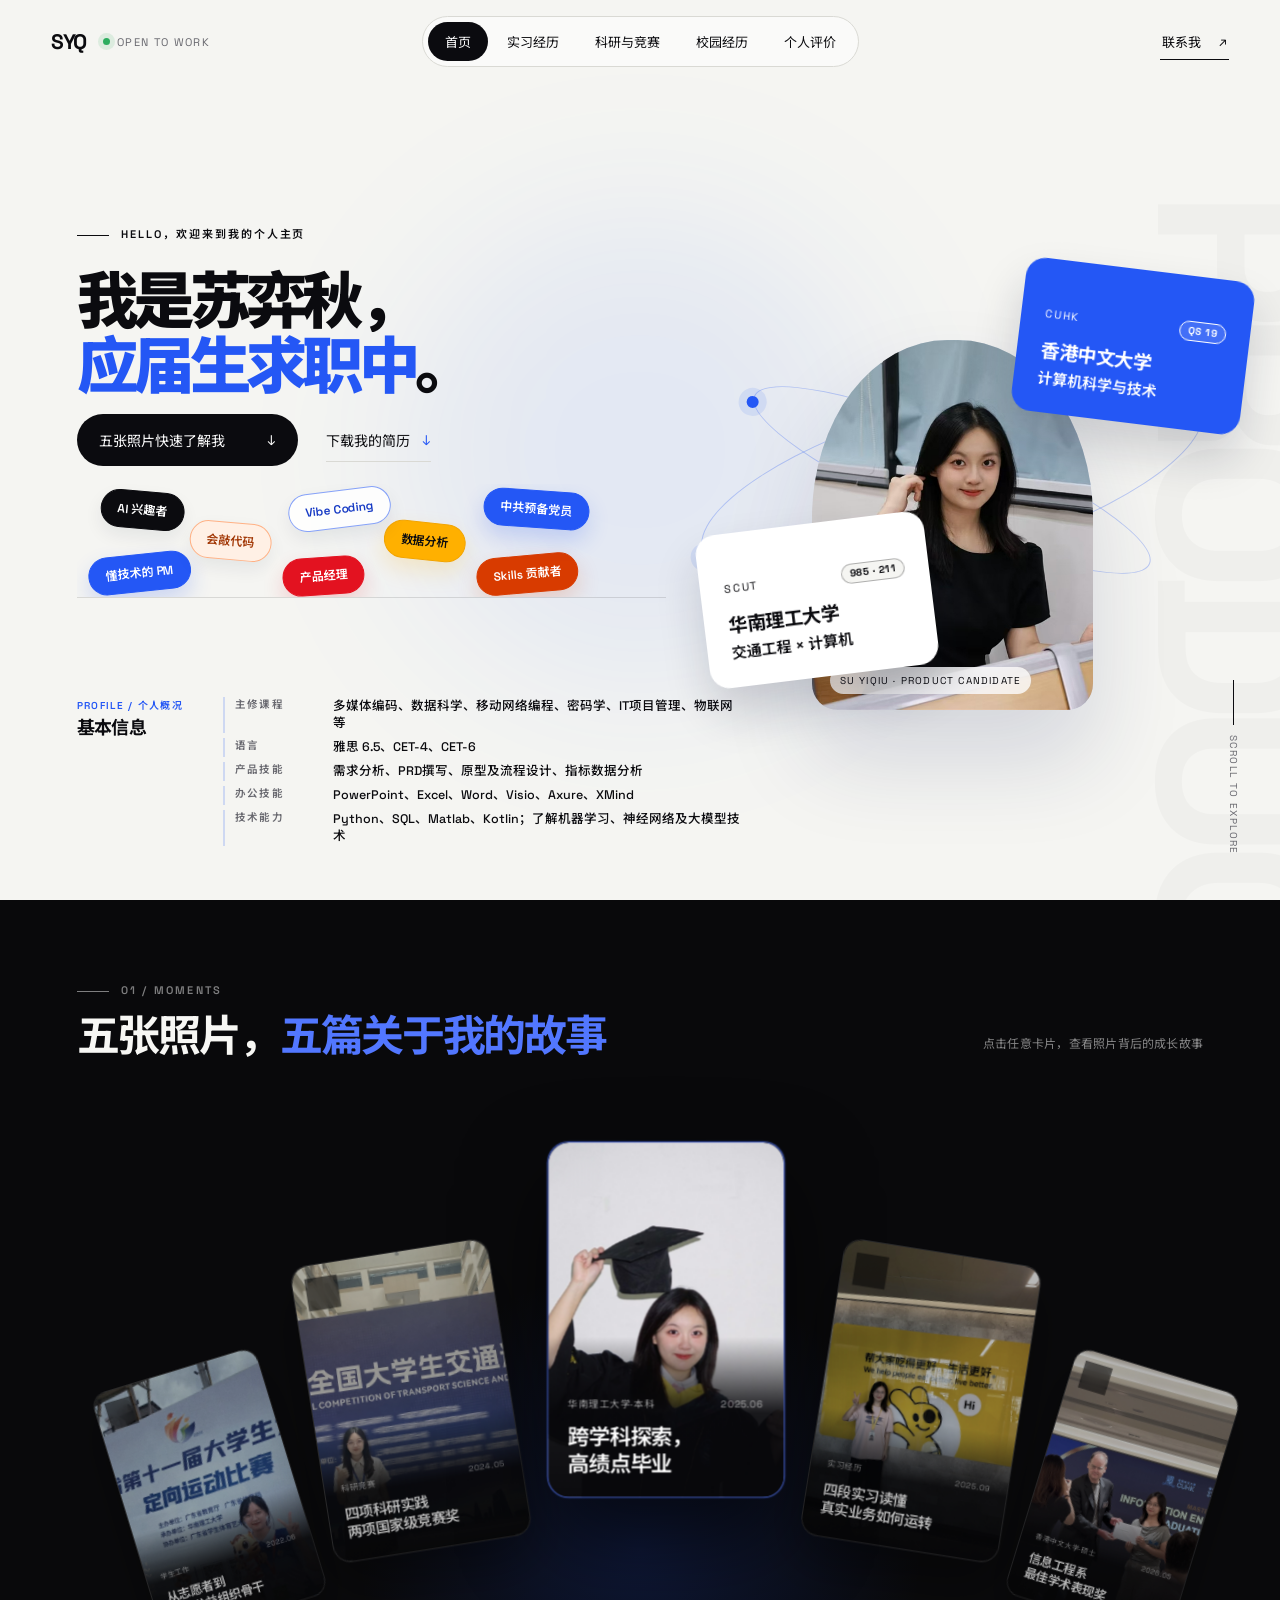
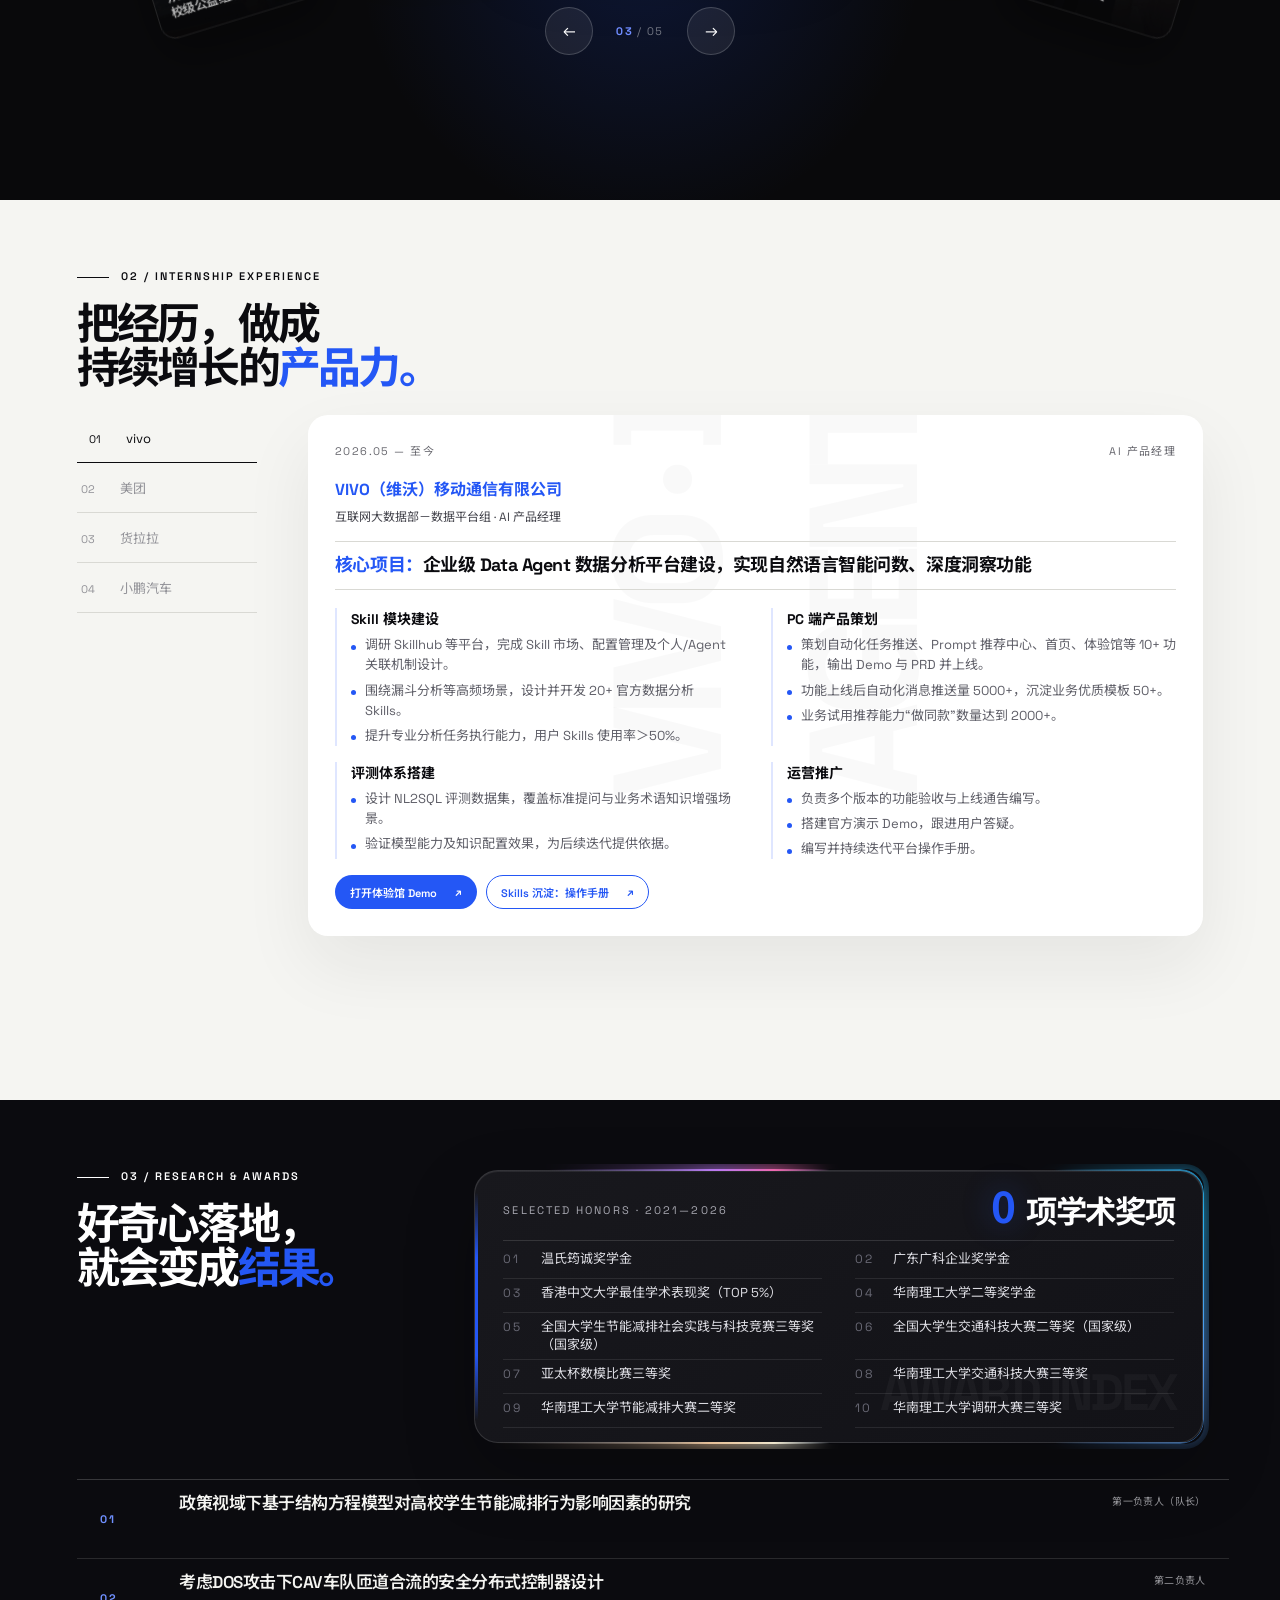
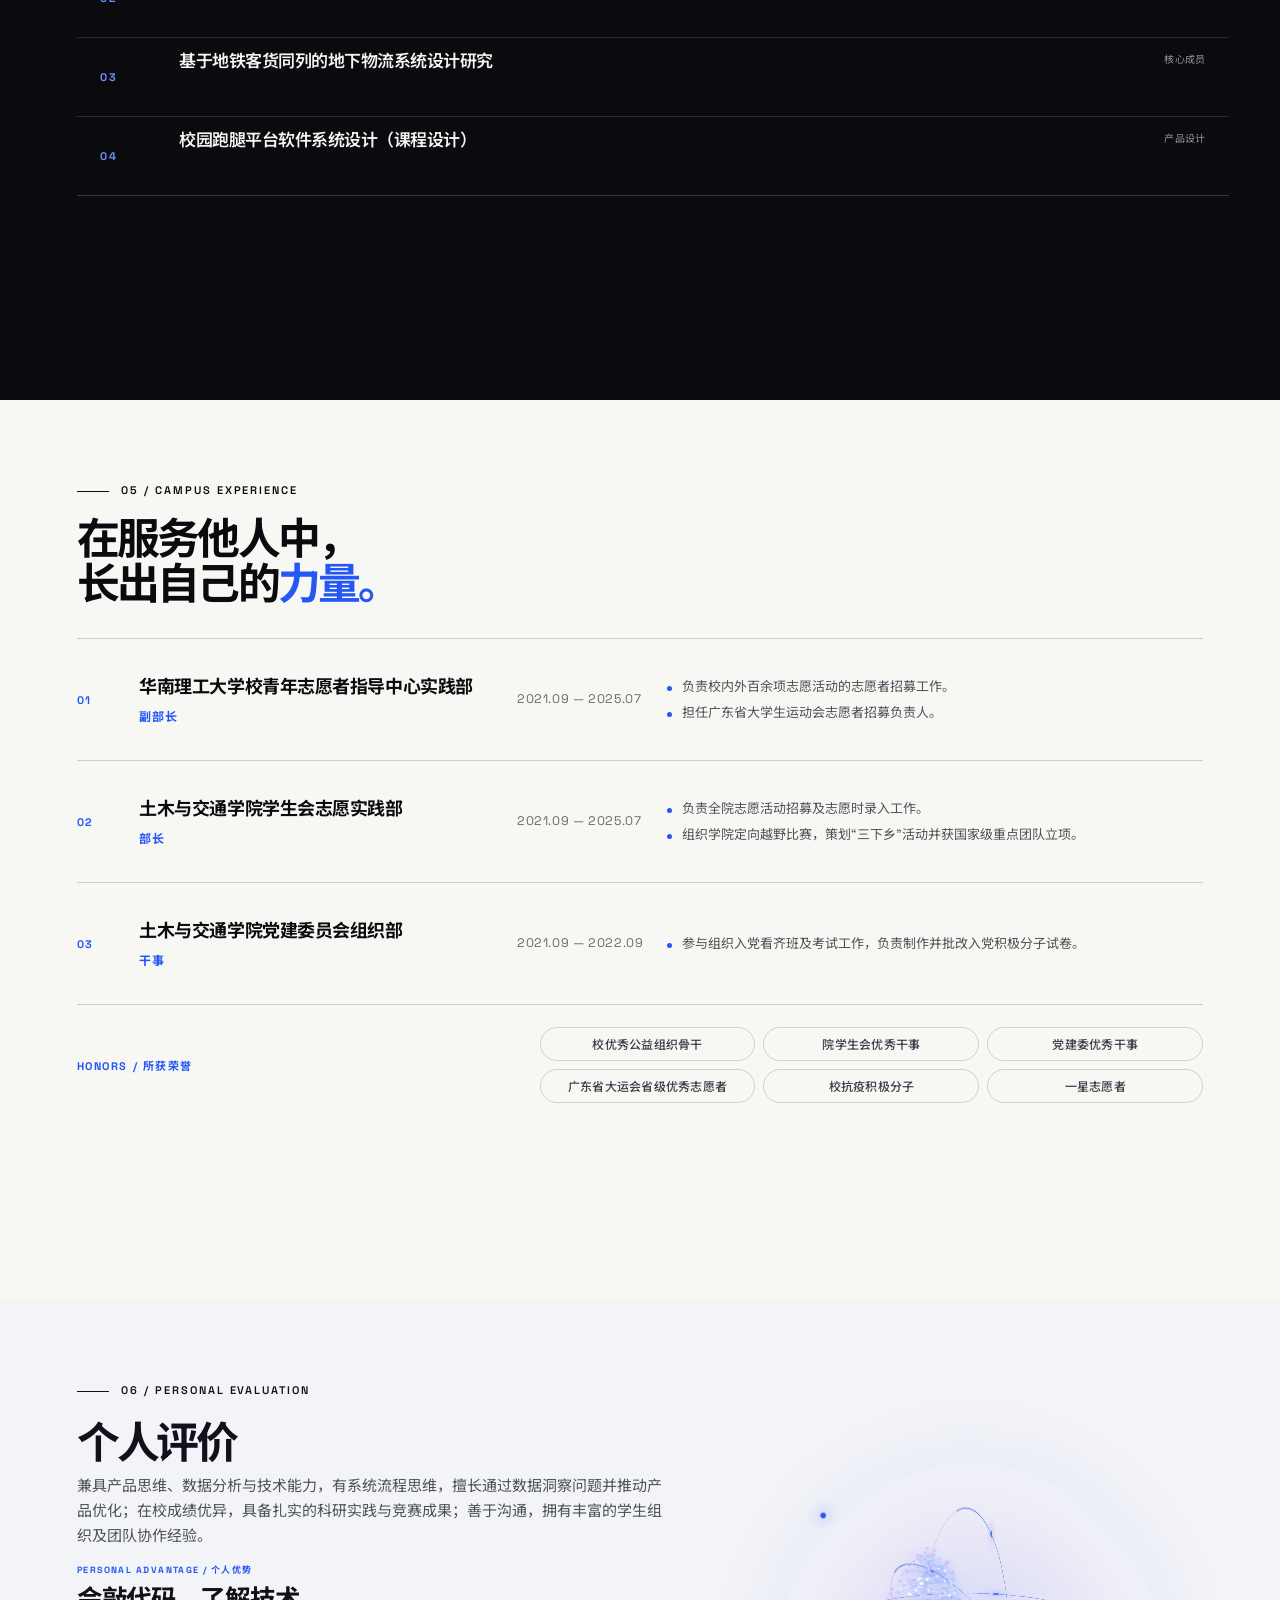
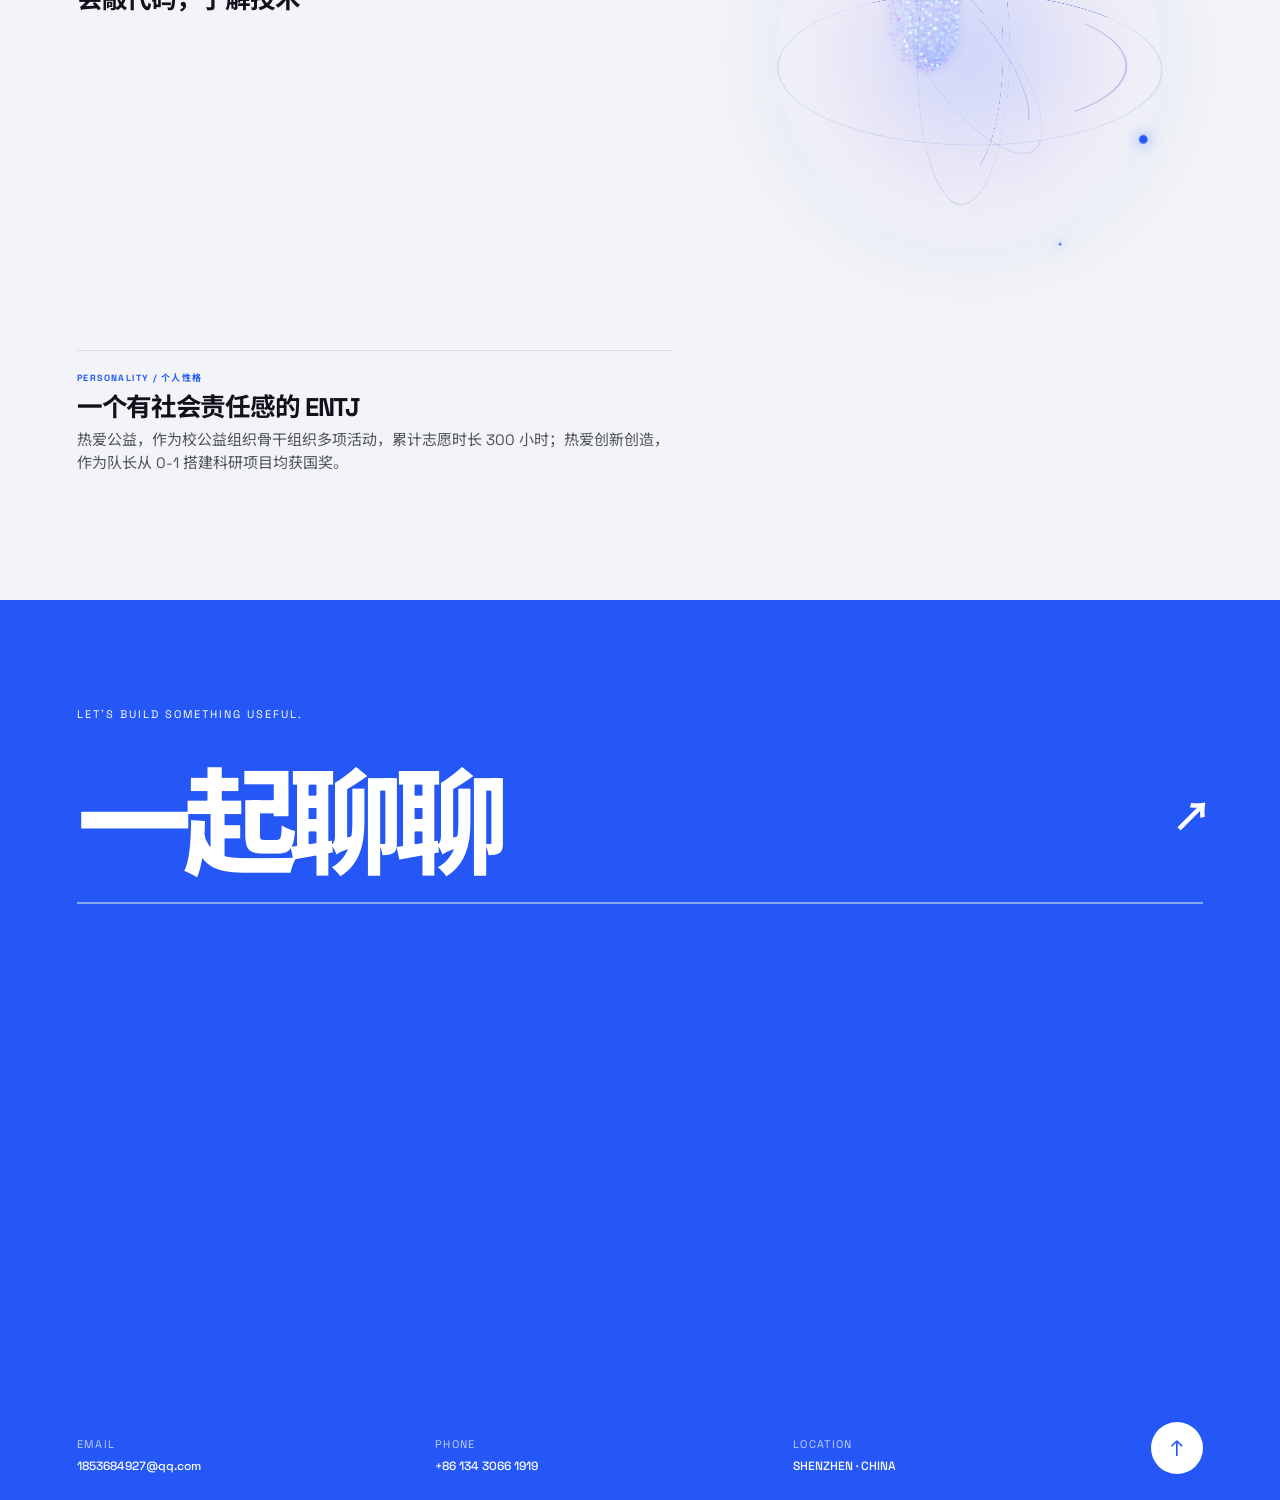
==== index.html @ a05b1bb8 "deploy: 个人主页静态站点（GitHub Pages）" ====
<!doctype html>
<html lang="zh-CN">
  <head>
    <meta charset="UTF-8" />
    <meta name="viewport" content="width=device-width, initial-scale=1.0" />
    <meta name="description" content="苏弈秋的个人作品集——产品、数据与技术交叉背景的产品经理候选人。" />
    <title>苏弈秋 · Product Portfolio</title>
    <link rel="preconnect" href="https://fonts.googleapis.com" />
    <link rel="preconnect" href="https://fonts.gstatic.com" crossorigin />
    <link href="https://fonts.googleapis.com/css2?family=Noto+Sans+SC:wght@400;500;600;700;900&family=Space+Grotesk:wght@400;500;600;700&display=swap" rel="stylesheet" />
    <link rel="stylesheet" href="styles.css?v=20260816-20" />
    <link rel="stylesheet" href="moments-arc.css?v=20260816-7" />
  </head>
  <body>
    <a class="skip-link" href="#main">跳到主要内容</a>
    <div class="cursor-glow" aria-hidden="true"></div>

    <header class="site-header">
      <a class="brand" href="#home" aria-label="返回首页">
        <span class="brand-mark">SYQ</span>
        <span class="brand-status"><i></i> OPEN TO WORK</span>
      </a>
      <nav class="desktop-nav" aria-label="主导航">
        <a class="nav-link is-active" href="#home">首页</a>
        <a class="nav-link" href="#experience">实习经历</a>
        <a class="nav-link" href="#research">科研与竞赛</a>
        <a class="nav-link" href="#campus">校园经历</a>
        <a class="nav-link" href="#evaluation">个人评价</a>
      </nav>
      <a class="contact-pill" href="mailto:1853684927@qq.com" data-contact-open>联系我 <span>↗</span></a>
      <button class="menu-button" aria-label="打开导航菜单" aria-expanded="false">
        <span></span><span></span>
      </button>
    </header>

    <nav class="mobile-nav" aria-label="移动端导航">
      <a href="#home">首页</a>
      <a href="#experience">实习经历</a>
      <a href="#research">科研与竞赛</a>
      <a href="#campus">校园经历</a>
      <a href="#evaluation">个人评价</a>
      <a href="mailto:1853684927@qq.com" data-contact-open>联系我</a>
    </nav>

    <main id="main">
      <section class="hero" id="home">
        <div class="hero-copy">
          <p class="eyebrow hero-reveal">HELLO，欢迎来到我的个人主页</p>
          <h1 class="hero-title" aria-label="我是苏弈秋，应届生求职中">
            <span class="title-line"><span>我是苏弈秋，</span></span>
            <span class="title-line accent-line"><span>应届生求职中<span class="period">。</span></span></span>
          </h1>
          <div class="hero-actions hero-reveal">
            <a class="primary-button magnetic" href="#gallery">五张照片快速了解我 <span>↓</span></a>
            <a class="text-link" href="assets/苏弈秋简历20260811.pdf" download="苏弈秋简历20260811.pdf">下载我的简历 <span>↓</span></a>
          </div>
          <div class="interest-pile hero-reveal">
            <ul class="interest-chips" aria-label="我的兴趣标签">
              <li class="interest-chip chip-blue" data-r="-6">懂技术的 PM</li>
              <li class="interest-chip chip-peach" data-r="5">会敲代码</li>
              <li class="interest-chip chip-red" data-r="-4">产品经理</li>
              <li class="interest-chip chip-amber" data-r="6">数据分析</li>
              <li class="interest-chip chip-orange" data-r="-5">Skills 贡献者</li>
              <li class="interest-chip chip-blue" data-r="4">中共预备党员</li>
              <li class="interest-chip chip-outline" data-r="-7">Vibe Coding</li>
              <li class="interest-chip chip-dark" data-r="5">AI 兴趣者</li>
            </ul>
          </div>
          <section class="hero-meta hero-reveal" aria-labelledby="profile-title">
            <div class="profile-heading">
              <span>PROFILE / 个人概况</span>
              <h2 id="profile-title">基本信息</h2>
            </div>
            <dl class="profile-grid">
              <div class="profile-item profile-item-wide">
                <dt>主修课程</dt>
                <dd>多媒体编码、数据科学、移动网络编程、密码学、IT项目管理、物联网等</dd>
              </div>
              <div class="profile-item">
                <dt>语言</dt>
                <dd>雅思 6.5、CET-4、CET-6</dd>
              </div>
              <div class="profile-item">
                <dt>产品技能</dt>
                <dd>需求分析、PRD撰写、原型及流程设计、指标数据分析</dd>
              </div>
              <div class="profile-item">
                <dt>办公技能</dt>
                <dd>PowerPoint、Excel、Word、Visio、Axure、XMind</dd>
              </div>
              <div class="profile-item">
                <dt>技术能力</dt>
                <dd>Python、SQL、Matlab、Kotlin；了解机器学习、神经网络及大模型技术</dd>
              </div>
            </dl>
          </section>
        </div>

        <div class="hero-visual hero-reveal" aria-label="个人照片占位区域">
          <div class="portrait-frame">
            <img class="portrait-photo" src="assets/portrait.jpg" width="1080" height="1350" alt="苏弈秋个人照片" fetchpriority="high" />
            <span class="portrait-label">SU YIQIU · PRODUCT CANDIDATE</span>
          </div>
          <div class="float-card card-cuhk" data-depth="0.55">
            <div class="school-card-top">
              <span class="school-abbr">CUHK</span>
              <span class="school-badge">QS 19</span>
            </div>
            <strong>香港中文大学</strong>
            <span class="school-major">计算机科学与技术</span>
          </div>
          <div class="float-card card-scut" data-depth="0.8">
            <div class="school-card-top">
              <span class="school-abbr">SCUT</span>
              <span class="school-badge">985 · 211</span>
            </div>
            <strong>华南理工大学</strong>
            <span class="school-major">交通工程 × 计算机</span>
          </div>
          <div class="mini-orbit orbit-one" aria-hidden="true"></div>
          <div class="mini-orbit orbit-two" aria-hidden="true"></div>
        </div>

        <div class="scroll-cue" aria-hidden="true"><span></span> SCROLL TO EXPLORE</div>
      </section>

      <section class="gallery-story section-pad" id="gallery" aria-labelledby="gallery-title">
        <div class="gallery-heading">
          <div>
            <p class="section-index">01 / MOMENTS</p>
            <h2 id="gallery-title">五张照片，<span>五篇关于我的故事</span></h2>
          </div>
          <div class="gallery-heading-side">
            <p>点击任意卡片，查看照片背后的成长故事</p>
          </div>
        </div>

        <div class="gallery-track" tabindex="0" aria-label="成长影集，使用左右方向键切换">
          <figure class="gallery-card is-active">
            <button class="story-trigger" type="button" data-story-index="0" aria-label="查看广东省大学生运动会省级优秀志愿者经历"></button>
            <div class="gallery-photo-wrap">
              <img src="assets/gallery/gallery-01.jpg" width="1084" height="1446" alt="苏弈秋参加广东省大学生运动会志愿服务" loading="lazy" />
              <span class="gallery-seq">01</span>
            </div>
            <figcaption>
              <div><span>学生工作</span><time datetime="2022-06">2022.06</time></div>
              <h3>从志愿者到<br />校级公益组织骨干</h3>
              <p>省大运会 · 省级优秀志愿者</p>
            </figcaption>
          </figure>

          <figure class="gallery-card">
            <button class="story-trigger" type="button" data-story-index="1" aria-label="查看全国大学生交通科技大赛全国二等奖经历"></button>
            <div class="gallery-photo-wrap">
              <img src="assets/gallery/gallery-02.jpg" width="1448" height="1086" alt="苏弈秋参加全国大学生交通科技大赛" loading="lazy" />
              <span class="gallery-seq">02</span>
            </div>
            <figcaption>
              <div><span>科研竞赛</span><time datetime="2024-05">2024.05</time></div>
              <h3>四项科研实践<br />两项国家级竞赛奖</h3>
              <p>交通科技大赛 · 全国二等奖</p>
            </figcaption>
          </figure>

          <figure class="gallery-card">
            <button class="story-trigger" type="button" data-story-index="2" aria-label="查看华南理工大学本科毕业经历"></button>
            <div class="gallery-photo-wrap">
              <img src="assets/gallery/gallery-03.jpg" width="1600" height="1069" alt="苏弈秋于华南理工大学本科毕业" loading="lazy" />
              <span class="gallery-seq">03</span>
            </div>
            <figcaption>
              <div><span>华南理工大学·本科</span><time datetime="2025-06">2025.06</time></div>
              <h3>跨学科探索，<br />高绩点毕业</h3>
              <p>本科 TOP 10% · 计算机辅修</p>
            </figcaption>
          </figure>

          <figure class="gallery-card">
            <button class="story-trigger" type="button" data-story-index="3" aria-label="查看美团暑期实习经历"></button>
            <div class="gallery-photo-wrap">
              <img src="assets/gallery/gallery-04.jpg" width="1200" height="1600" alt="苏弈秋在美团暑期实习期间留影" loading="lazy" />
              <span class="gallery-seq">04</span>
            </div>
            <figcaption>
              <div><span>实习经历</span><time datetime="2025-09">2025.09</time></div>
              <h3>四段实习读懂<br />真实业务如何运转</h3>
              <p>小鹏 · 货拉拉 · 美团 · vivo</p>
            </figcaption>
          </figure>

          <figure class="gallery-card">
            <button class="story-trigger" type="button" data-story-index="4" aria-label="查看香港中文大学最佳学术表现奖背后的故事"></button>
            <div class="gallery-photo-wrap">
              <img src="assets/gallery/gallery-05.jpg" width="1200" height="1600" alt="苏弈秋获香港中文大学信息工程系最佳学术表现奖" loading="lazy" />
              <span class="gallery-seq">05</span>
            </div>
            <figcaption>
              <div><span>香港中文大学·硕士</span><time datetime="2026-05">2026.05</time></div>
              <h3>信息工程系<br />最佳学术表现奖</h3>
              <p>Best Academic Performance Award</p>
            </figcaption>
          </figure>
        </div>
        <div class="gallery-navigation" aria-label="影集切换">
          <button class="gallery-arrow gallery-prev" type="button" aria-label="查看左侧照片" disabled>←</button>
          <span class="gallery-count"><b>01</b> / 05</span>
          <button class="gallery-arrow gallery-next" type="button" aria-label="查看右侧照片">→</button>
        </div>

        <dialog class="story-dialog" aria-labelledby="story-title">
          <div class="story-shell">
            <button class="story-close" type="button" aria-label="关闭故事详情">关闭 <span>×</span></button>
            <div class="story-media">
              <img src="assets/gallery/gallery-01.jpg" width="1084" height="1446" alt="" />
              <span class="story-image-index">01 / 05</span>
            </div>
            <article class="story-content">
              <p class="story-kicker"><span class="story-category"></span></p>
              <h2 id="story-title"></h2>
              <p class="story-lead"></p>
              <div class="story-stats"></div>
              <div class="story-body"></div>
            </article>
          </div>
        </dialog>
      </section>

      <section class="experience section-pad" id="experience">
        <div class="section-heading">
          <div>
            <p class="section-index">02 / INTERNSHIP EXPERIENCE</p>
            <h2>把经历，做成<br />持续增长的<span>产品力。</span></h2>
          </div>
        </div>

        <div class="experience-layout">
          <div class="experience-nav" role="tablist" aria-label="实习经历选择">
            <button class="exp-tab is-active" role="tab" aria-selected="true" data-target="vivo"><span>01</span> vivo</button>
            <button class="exp-tab" role="tab" aria-selected="false" data-target="meituan"><span>02</span> 美团</button>
            <button class="exp-tab" role="tab" aria-selected="false" data-target="lalamove"><span>03</span> 货拉拉</button>
            <button class="exp-tab" role="tab" aria-selected="false" data-target="xiaopeng"><span>04</span> 小鹏汽车</button>
          </div>

          <div class="experience-stage">
            <article class="experience-card is-active" id="vivo" data-company="VIVO · DATA AGENT">
              <div class="exp-topline"><span>2026.05 — 至今</span><span>AI 产品经理</span></div>
              <div class="exp-brand"><span>VIVO（维沃）移动通信有限公司</span><small>互联网大数据部－数据平台组 · AI 产品经理</small></div>
              <div class="exp-project exp-project--sentence"><span>核心项目</span><h3>企业级 Data Agent 数据分析平台建设，实现自然语言智能问数、深度洞察功能</h3></div>
              <div class="exp-detail-grid">
                <div><strong>Skill 模块建设</strong><ul><li>调研 Skillhub 等平台，完成 Skill 市场、配置管理及个人/Agent 关联机制设计。</li><li>围绕漏斗分析等高频场景，设计并开发 20+ 官方数据分析 Skills。</li><li>提升专业分析任务执行能力，用户 Skills 使用率＞50%。</li></ul></div>
                <div><strong>PC 端产品策划</strong><ul><li>策划自动化任务推送、Prompt 推荐中心、首页、体验馆等 10+ 功能，输出 Demo 与 PRD 并上线。</li><li>功能上线后自动化消息推送量 5000+，沉淀业务优质模板 50+。</li><li>业务试用推荐能力“做同款”数量达到 2000+。</li></ul></div>
                <div><strong>评测体系搭建</strong><ul><li>设计 NL2SQL 评测数据集，覆盖标准提问与业务术语知识增强场景。</li><li>验证模型能力及知识配置效果，为后续迭代提供依据。</li></ul></div>
                <div><strong>运营推广</strong><ul><li>负责多个版本的功能验收与上线通告编写。</li><li>搭建官方演示 Demo，跟进用户答疑。</li><li>编写并持续迭代平台操作手册。</li></ul></div>
              </div>
              <div class="exp-foot"><a class="demo-link" href="data-agent-demo/index.html" target="_blank" rel="noopener">打开体验馆 Demo <span>↗</span></a><a class="demo-link demo-link--ghost" href="https://github.com/sss0923/software-docs" target="_blank" rel="noopener">Skills 沉淀：操作手册 <span>↗</span></a></div>
            </article>

            <article class="experience-card" id="meituan" data-company="MEITUAN" hidden>
              <div class="exp-topline"><span>2025.05 — 2025.09</span><span>产品运营</span></div>
              <div class="exp-brand"><span>美团科技有限公司</span><small>无人车业务部－技术运营组 · 产品运营</small></div>
              <div class="exp-meituan-layout">
                <div class="exp-meituan-copy">
                  <div class="exp-project"><span>核心项目</span><h3>同城自动配送产品优化及自动驾驶里程占比提升</h3></div>
                  <div class="exp-detail-grid">
                    <div><strong>数据监控与分析</strong><ul><li>监控自动配送驾驶里程占比，分析数据异动。</li><li>建设指标体系，持续输出日指标分析报告。</li></ul></div>
                    <div><strong>看板搭建</strong><ul><li>基于 SQL 与多表聚合实现指标自动化统计。</li><li>减少重复数据处理，提升分析效率。</li></ul></div>
                    <div><strong>产品优化</strong><ul><li>对异常订单进行 by case 分析与聚类归因，联动算法、路测团队完成问题修复。</li><li>针对换电、车机及缺图问题输出 PRD，并推动方案落地。</li><li>建立“发现－分析－解决－复盘”闭环，使自动驾驶里程占比由 57% 提升至 70% 稳定水平。</li></ul></div>
                    <div><strong>产品测试</strong><ul><li>部署测试版本，跟进并记录异常问题。</li><li>输出周维度测试报告，支持无人化点位交付。</li></ul></div>
                  </div>
                </div>
                <figure class="exp-vehicle-visual">
                  <img src="assets/meituan-autonomous-delivery-vehicle.png" width="1475" height="1022" alt="美团无人配送车" loading="lazy" />
                </figure>
              </div>
            </article>

            <article class="experience-card" id="lalamove" data-company="LALAMOVE" hidden>
              <div class="exp-topline"><span>2024.10 — 2025.03</span><span>产品经理</span></div>
              <div class="exp-brand"><span>依时货拉拉科技有限公司</span><small>货运研发部－平台后端组 · 产品经理</small></div>
              <div class="exp-project"><span>核心项目</span><h3>研发协同工作流与交付效能体系建设</h3></div>
              <div class="exp-detail-grid exp-detail-grid--compact">
                <div><strong>流程体系产品设计</strong><ul><li>针对研发任务分散、依赖人工推进的问题，从 0 到 1 搭建后端部门线上工作流体系。</li><li>完成研发协同工作台 MVP 方案，负责流程梳理、立项文档、PRD 与原型设计。</li><li>推动研发任务实现标准化、可视化和自动化。</li></ul></div>
                <div><strong>交付数据分析</strong><ul><li>设计数据口径并搭建可视化看板，输出 5 份月度效能分析报告。</li><li>协同 PMO 对齐指标口径，使数据准确率由 86.2% 提升至 98.9%。</li><li>使用 Python 搭建项目颗粒度与交付周期回归预测模型，识别异常交付情况。</li></ul></div>
              </div>
            </article>

            <article class="experience-card" id="xiaopeng" data-company="XPENG" hidden>
              <div class="exp-topline"><span>2024.07 — 2024.10</span><span>项目管理</span></div>
              <div class="exp-brand"><span>小鹏汽车科技有限公司</span><small>项目管理部－流程体系组 · 项目管理</small></div>
              <div class="exp-meituan-layout">
                <div class="exp-meituan-copy">
                  <div class="exp-project"><span>核心项目</span><h3>飞行汽车技术状态管理与流程体系建设</h3></div>
                  <div class="exp-detail-grid">
                    <div><strong>流程体系建设</strong><ul><li>编写航空构型基线文件管理方案与产品物料清单变更规范。</li><li>完善勘误模板等配套文件，提升技术状态数据管理的规范性与准确性。</li></ul></div>
                    <div><strong>技术状态管理</strong><ul><li>负责小鹏汇天 X3 飞行汽车陆行体与飞行体试制 BOM 及技术状态管理。</li><li>组织 BOM 模板评审和设计变更会议，跟进变更需求并维护 ERP 系统数据。</li><li>确保数据以 100% 准确率通过 ET1 整车开发节点。</li></ul></div>
                  </div>
                </div>
                <figure class="exp-vehicle-visual">
                  <img src="assets/xpeng-flying-car.png" alt="小鹏汇天飞行汽车" loading="lazy" />
                </figure>
              </div>
            </article>
          </div>
        </div>
      </section>

      <section class="research section-pad" id="research">
        <div class="section-heading light-heading">
          <div>
            <p class="section-index">03 / RESEARCH & AWARDS</p>
            <h2>好奇心落地，<br />就会变成<span>结果。</span></h2>
          </div>
        </div>

        <div class="archive-system">
          <section class="honors-file honors-reveal" aria-labelledby="honors-title">
            <span class="honors-border-glow" aria-hidden="true"></span>
            <div class="honors-file-head">
              <p>SELECTED HONORS · 2021—2026</p>
              <h3 id="honors-title"><span class="count-up" data-count="10">0</span> 项学术奖项</h3>
            </div>
            <ul class="honors-index">
              <li><span>01</span>温氏筠诚奖学金</li>
              <li><span>02</span>广东广科企业奖学金</li>
              <li><span>03</span>香港中文大学最佳学术表现奖（TOP 5%）</li>
              <li><span>04</span>华南理工大学二等奖学金</li>
              <li><span>05</span>全国大学生节能减排社会实践与科技竞赛三等奖（国家级）</li>
              <li><span>06</span>全国大学生交通科技大赛二等奖（国家级）</li>
              <li><span>07</span>亚太杯数模比赛三等奖</li>
              <li><span>08</span>华南理工大学交通科技大赛三等奖</li>
              <li><span>09</span>华南理工大学节能减排大赛二等奖</li>
              <li><span>10</span>华南理工大学调研大赛三等奖</li>
            </ul>
          </section>

          <div class="project-files project-reveal" aria-label="科研项目档案">
            <details class="project-file file-blue">
              <summary aria-expanded="false">
                <span class="folder-number">01</span>
                <span class="folder-title">政策视域下基于结构方程模型对高校学生节能减排行为影响因素的研究</span>
                <span class="folder-role">第一负责人（队长）</span>
              </summary>
              <div class="file-paper">
                <div class="file-paper-head">
                  <h3>政策视域下基于结构方程模型对高校学生节能减排行为影响因素的研究</h3>
                  <span>01 · 第一负责人（队长）</span>
                </div>
                <p>基于问卷调查、实地访谈等方法集合，选用潜变量构建结构方程模型，利用amos结构方程模型分析软件处理数据，得出正逆关系结论，有效推进高校社会低碳环境的形成，获得全国节能减排社会实践与科技竞赛三等奖。</p>
                <p>作为队长在团队中负责数据分析工作，带领团队设计问卷及选用研究方法，负责撰写论文及制作PPT。</p>
              </div>
            </details>

            <details class="project-file file-silver">
              <summary aria-expanded="false">
                <span class="folder-number">02</span>
                <span class="folder-title">考虑DOS攻击下CAV车队匝道合流的安全分布式控制器设计</span>
                <span class="folder-role">第二负责人</span>
              </summary>
              <div class="file-paper">
                <div class="file-paper-head">
                  <h3>考虑DOS攻击下CAV车队匝道合流的安全分布式控制器设计</h3>
                  <span>02 · 第二负责人</span>
                </div>
                <p>基于V2V网联自动驾驶车辆LPF通信拓扑网络，设计了结合卡尔曼滤波的安全分布式观测器，以及基于该观测器的PID双环控制分布式控制器，实现了安全的分布式车队合流及车队编队跟踪，具有期望的15m纵向安全间距和领航车辆引导的相同速度和加速度，获得全国大学生交通科技大赛二等奖。</p>
                <p>作为第二作者在团队中负责总体研究框架设计，车队控制方案设计，撰写论文及制作PPT及仿真视频工作。</p>
              </div>
            </details>

            <details class="project-file file-gray">
              <summary aria-expanded="false">
                <span class="folder-number">03</span>
                <span class="folder-title">基于地铁客货同列的地下物流系统设计研究</span>
                <span class="folder-role">核心成员</span>
              </summary>
              <div class="file-paper">
                <div class="file-paper-head">
                  <h3>基于地铁客货同列的地下物流系统设计研究</h3>
                  <span>03 · 核心成员</span>
                </div>
                <p>建立基于归档式退火算法NAMOSA的地下物流网络模型函数设计，本人负责项目商业计划书撰写工作，平台设计工作，撰写论文及制作PPT，推动项目落地。</p>
              </div>
            </details>

            <details class="project-file file-white">
              <summary aria-expanded="false">
                <span class="folder-number">04</span>
                <span class="folder-title">校园跑腿平台软件系统设计（课程设计）</span>
                <span class="folder-role">产品设计</span>
              </summary>
              <div class="file-paper">
                <div class="file-paper-head">
                  <h3>校园跑腿平台软件系统设计（课程设计）</h3>
                  <span>04 · 产品设计</span>
                </div>
                <p>设计了一款校园跑腿软件，实现发单用户发布跑腿任务，接单用户接单后在规定时间完成并获得报酬的功能。</p>
                <p>本人负责产品总体设计、市场调研与需求说明书及软件详细说明书攥写，设计了软件各模块结构、功能以及原型图。</p>
              </div>
            </details>
          </div>
        </div>
      </section>

      <section class="campus section-pad" id="campus">
        <div class="section-heading campus-heading">
          <div>
            <p class="section-index">05 / CAMPUS EXPERIENCE</p>
            <h2>在服务他人中，<br />长出自己的<span>力量。</span></h2>
          </div>
        </div>

        <div class="campus-list">
          <article class="campus-entry">
            <span class="campus-number">01</span>
            <div class="campus-role">
              <h3>华南理工大学校青年志愿者指导中心实践部</h3>
              <strong>副部长</strong>
            </div>
            <time datetime="2021-09/2025-07">2021.09 — 2025.07</time>
            <ul><li>负责校内外百余项志愿活动的志愿者招募工作。</li><li>担任广东省大学生运动会志愿者招募负责人。</li></ul>
          </article>

          <article class="campus-entry">
            <span class="campus-number">02</span>
            <div class="campus-role">
              <h3>土木与交通学院学生会志愿实践部</h3>
              <strong>部长</strong>
            </div>
            <time datetime="2021-09/2025-07">2021.09 — 2025.07</time>
            <ul><li>负责全院志愿活动招募及志愿时录入工作。</li><li>组织学院定向越野比赛，策划“三下乡”活动并获国家级重点团队立项。</li></ul>
          </article>

          <article class="campus-entry">
            <span class="campus-number">03</span>
            <div class="campus-role">
              <h3>土木与交通学院党建委员会组织部</h3>
              <strong>干事</strong>
            </div>
            <time datetime="2021-09/2022-09">2021.09 — 2022.09</time>
            <ul><li>参与组织入党看齐班及考试工作，负责制作并批改入党积极分子试卷。</li></ul>
          </article>
        </div>

        <div class="campus-honors">
          <span class="campus-honors-label">HONORS / 所获荣誉</span>
          <ul>
            <li>校优秀公益组织骨干</li>
            <li>院学生会优秀干事</li>
            <li>党建委优秀干事</li>
            <li>广东省大运会省级优秀志愿者</li>
            <li>校抗疫积极分子</li>
            <li>一星志愿者</li>
          </ul>
        </div>
      </section>

      <section class="evaluation section-pad" id="evaluation">
        <div class="evaluation-layout">
          <div class="evaluation-main">
            <header class="evaluation-heading evaluation-intro">
              <div class="evaluation-heading-copy">
                <p class="section-index">06 / PERSONAL EVALUATION</p>
                <h2>个人评价</h2>
                <p class="evaluation-summary">兼具产品思维、数据分析与技术能力，有系统流程思维，擅长通过数据洞察问题并推动产品优化；在校成绩优异，具备扎实的科研实践与竞赛成果；善于沟通，拥有丰富的学生组织及团队协作经验。</p>
              </div>
            </header>
            <div class="evaluation-subsection-title evaluation-advantage-title">
              <span>PERSONAL ADVANTAGE / 个人优势</span>
              <h3>会敲代码，了解技术</h3>
            </div>
            <div class="evaluation-capabilities" aria-label="个人优势">
              <article class="evaluation-capability">
                <div class="capability-title"><h3>技术知识体系</h3></div>
                <p>了解机器学习、神经网络、自然语言处理及大语言模型等人工智能基础理论；掌握 Python、Kotlin 等编程语言。</p>
              </article>
              <article class="evaluation-capability">
                <div class="capability-title"><h3>产品能力</h3></div>
                <p>具备从需求洞察、流程设计、PRD 撰写、原型设计到产品验收的完整产品策划能力，能够使用 AI Coding 工具快速搭建产品 Demo；擅长用数据驱动业务优化，通过分层下钻、聚类归因等方法定位问题、制定策略，推动产品体验优化与核心指标提升。</p>
              </article>
              <article class="evaluation-capability">
                <div class="capability-title"><h3>项目管理理论</h3></div>
                <p>熟悉互联网产品全流程生命周期项目管理流程；新能源汽车整车开发流程；敏捷开发等理论知识。</p>
              </article>
            </div>
            <div class="evaluation-personality evaluation-personality-block">
              <div class="evaluation-subsection-title evaluation-personality-title">
                <span>PERSONALITY / 个人性格</span>
                <h3>一个有社会责任感的 ENTJ</h3>
              </div>
              <p>热爱公益，作为校公益组织骨干组织多项活动，累计志愿时长 300 小时；热爱创新创造，作为队长从 0-1 搭建科研项目均获国奖。</p>
            </div>
          </div>

          <aside class="evaluation-side">
            <figure class="evaluation-visual" aria-label="产品、数据与技术能力构成的三维动态核心">
              <div class="evaluation-orb" aria-hidden="true">
                <div class="orb-glow"></div>
                <canvas class="orb-canvas"></canvas>
                <div class="orb-ring orb-ring-a"><i></i></div>
                <div class="orb-ring orb-ring-b"><i></i></div>
                <div class="orb-ring orb-ring-c"><i></i></div>
                <span class="orb-satellite orb-satellite-a"></span>
                <span class="orb-satellite orb-satellite-b"></span>
                <span class="orb-satellite orb-satellite-c"></span>
              </div>
            </figure>
          </aside>
        </div>
      </section>
    </main>

    <dialog class="contact-dialog" aria-labelledby="contact-title">
      <div class="contact-shell">
        <button class="contact-close" type="button" aria-label="关闭联系方式">关闭 <span>×</span></button>
        <div class="contact-heading">
          <p>CONTACT / 联系方式</p>
          <h2 id="contact-title">联系我</h2>
        </div>
        <div class="contact-options">
          <div class="contact-option contact-direct" aria-label="邮箱和手机号">
            <a class="contact-direct-row" href="mailto:1853684927@qq.com">
              <span class="contact-number">01</span>
              <div><small>EMAIL / 邮箱</small><strong>1853684927@qq.com</strong><p>点击打开邮件客户端</p></div>
              <i aria-hidden="true">↗</i>
            </a>
            <a class="contact-direct-row" href="tel:+8613430661919">
              <span class="contact-number">02</span>
              <div><small>PHONE / 手机</small><strong>13430661919</strong><p>点击拨打电话</p></div>
              <i aria-hidden="true">↗</i>
            </a>
          </div>
          <div class="contact-option contact-wechat">
            <span class="contact-number">03</span>
            <div class="wechat-copy"><small>WECHAT / 微信</small><strong>微信号 syq1853684927</strong><p>使用微信扫描二维码添加好友</p></div>
            <img src="assets/wechat-qr.jpg" width="592" height="786" alt="苏弈秋的微信二维码，微信号 syq1853684927" />
          </div>
        </div>
      </div>
    </dialog>

    <footer class="site-footer">
      <p class="footer-kicker">LET'S BUILD SOMETHING USEFUL.</p>
      <a class="footer-email" href="mailto:1853684927@qq.com">一起聊聊<span>↗</span></a>
      <div class="footer-bottom">
        <div><span>EMAIL</span><a href="mailto:1853684927@qq.com">1853684927@qq.com</a></div>
        <div><span>PHONE</span><a href="tel:+8613430661919">+86 134 3066 1919</a></div>
        <div><span>LOCATION</span><strong>SHENZHEN · CHINA</strong></div>
        <button class="back-top" aria-label="回到页面顶部">↑</button>
      </div>
    </footer>

    <script src="assets/vendor/gsap.min.js"></script>
    <script src="script.js?v=20260816-13"></script>
  </body>
</html>
---- styles.css ----
:root {
  --ink: #0b0b0f;
  --paper: #f5f5f2;
  --white: #ffffff;
  --blue: #2457f5;
  --blue-dark: #163ac4;
  --ice: #dfe8ff;
  --line: #d9d9d4;
  --muted: #68686f;
  --serif: "Noto Sans SC", sans-serif;
  --grotesk: "Space Grotesk", "Noto Sans SC", sans-serif;
  --radius: 24px;
  --ease: cubic-bezier(.22, 1, .36, 1);
}

* { box-sizing: border-box; }
html { scroll-behavior: smooth; }
body { margin: 0; background: var(--paper); color: var(--ink); font-family: var(--grotesk); overflow-x: hidden; }
a { color: inherit; text-decoration: none; }
button { font: inherit; }
::selection { background: var(--blue); color: white; }

.skip-link { position: fixed; left: 16px; top: -60px; z-index: 9999; background: var(--ink); color: white; padding: 12px 18px; border-radius: 999px; transition: top .2s; }
.skip-link:focus { top: 16px; }
.cursor-glow { position: fixed; z-index: -1; width: 480px; height: 480px; border-radius: 50%; background: rgba(36, 87, 245, .08); filter: blur(80px); pointer-events: none; transform: translate(-50%, -50%); }

.site-header { height: 84px; padding: 0 clamp(24px, 4vw, 68px); display: grid; grid-template-columns: 1fr auto 1fr; align-items: center; position: fixed; inset: 0 0 auto; z-index: 100; border-bottom: 1px solid transparent; transition: background .3s, border-color .3s, height .3s; }
.site-header.is-scrolled { height: 68px; background: rgba(245,245,242,.86); backdrop-filter: blur(18px); border-color: rgba(11,11,15,.1); }
.brand { display: flex; align-items: center; gap: 18px; width: fit-content; }
.brand-mark { font-weight: 900; letter-spacing: -.08em; font-size: 21px; }
.brand-status { display: flex; align-items: center; gap: 7px; font-size: 11px; letter-spacing: .12em; color: var(--muted); }
.brand-status i { width: 7px; height: 7px; background: #2dad5f; border-radius: 50%; box-shadow: 0 0 0 5px rgba(45,173,95,.12); }
.desktop-nav { display: flex; padding: 5px; gap: 2px; border: 1px solid var(--line); border-radius: 999px; background: rgba(255,255,255,.52); }
.nav-link { position: relative; padding: 10px 17px; font-size: 13px; border-radius: 999px; transition: color .2s, background .2s; }
.nav-link:hover, .nav-link.is-active { background: var(--ink); color: white; }
.contact-pill { justify-self: end; display: flex; gap: 18px; align-items: center; font-size: 13px; border-bottom: 1px solid var(--ink); padding: 8px 2px; }
.contact-pill span { transition: transform .2s; }
.contact-pill:hover span { transform: translate(3px,-3px); }
.menu-button, .mobile-nav { display: none; }

.hero { position: relative; min-height: 100svh; padding: 150px clamp(24px, 6vw, 100px) 52px; display: grid; grid-template-columns: minmax(0,1.08fr) minmax(400px,.92fr); grid-template-rows: 1fr auto; align-items: center; gap: 36px; overflow: hidden; }
.hero::before { content: "PRODUCT"; position: absolute; top: 21%; right: -3vw; font-size: clamp(130px, 18vw, 300px); font-weight: 900; letter-spacing: -.08em; color: rgba(11,11,15,.025); writing-mode: vertical-rl; line-height: .7; pointer-events: none; }
.eyebrow, .section-index { margin: 0 0 26px; font-size: 11px; letter-spacing: .18em; font-weight: 600; }
.eyebrow::before, .section-index::before { content: ""; display: inline-block; width: 32px; height: 1px; background: currentColor; vertical-align: middle; margin-right: 12px; }
.hero-title { margin: 0; font-family: var(--serif); font-size: clamp(54px, 7.1vw, 126px); line-height: .97; letter-spacing: -.075em; font-weight: 900; }
.title-line { display: block; overflow: hidden; padding: 0 0 .08em; }
.title-line > span { display: block; }
.accent-line { color: var(--blue); }
.period { color: var(--ink); }
.hero-actions { margin-top: 38px; display: flex; align-items: center; gap: 28px; }
.primary-button { min-height: 52px; padding: 0 22px; display: inline-flex; align-items: center; gap: 42px; background: var(--ink); color: white; border-radius: 999px; font-size: 14px; transition: background .2s; }
.primary-button:hover { background: var(--blue); }
.text-link { min-height: 44px; display: inline-flex; align-items: center; gap: 12px; font-size: 14px; border-bottom: 1px solid var(--line); }
.text-link span { color: var(--blue); }

.interest-pile { width: min(680px, 100%); margin-top: 22px; }
.interest-chips { position: relative; height: 154px; margin: 0; padding: 0; overflow: hidden; list-style: none; border-bottom: 1px solid rgba(11,11,15,.12); }
.interest-chip { position: absolute; z-index: 1; min-height: 38px; padding: 9px 16px; display: inline-flex; align-items: center; justify-content: center; border: 1px solid rgba(11,11,15,.18); border-radius: 999px; background: rgba(255,255,255,.84); color: var(--ink); box-shadow: 0 8px 18px rgba(21,27,51,.07); font-size: 12px; font-weight: 600; line-height: 1; white-space: nowrap; transform: rotate(var(--chip-r, 0deg)); transform-origin: 50% 70%; user-select: none; }
.interest-pile.is-animating .interest-chip { will-change: transform, opacity; }
.interest-chip:nth-child(1) { left: 2%; top: 62%; --chip-r: -6deg; }
.interest-chip:nth-child(2) { left: 19%; top: 34%; --chip-r: 5deg; }
.interest-chip:nth-child(3) { left: 35%; top: 65%; --chip-r: -4deg; }
.interest-chip:nth-child(4) { left: 52%; top: 34%; --chip-r: 6deg; }
.interest-chip:nth-child(5) { left: 68%; top: 63%; --chip-r: -5deg; }
.interest-chip:nth-child(6) { left: 69%; top: 5%; --chip-r: 4deg; }
.interest-chip:nth-child(7) { left: 36%; top: 5%; --chip-r: -7deg; }
.interest-chip:nth-child(8) { left: 4%; top: 6%; --chip-r: 5deg; }
.chip-blue { border-color: var(--blue); background: var(--blue); color: white; box-shadow: 0 10px 22px rgba(36,87,245,.2); }
.chip-dark { border-color: var(--ink); background: var(--ink); color: white; }
.chip-outline { border-color: rgba(36,87,245,.55); color: var(--blue-dark); }
.chip-peach { border-color: #ffb185; background: #fff0e5; color: #a33a09; }
.chip-red { border-color: #e31220; background: #e31220; color: white; box-shadow: 0 10px 22px rgba(227,18,32,.18); }
.chip-amber { border-color: #f2a400; background: #ffb000; color: var(--ink); box-shadow: 0 10px 22px rgba(255,176,0,.18); }
.chip-orange { border-color: #d83b00; background: #d83b00; color: white; box-shadow: 0 10px 22px rgba(216,59,0,.18); }

.hero-visual { height: min(650px, 68vh); position: relative; display: grid; place-items: center; }
.portrait-frame { position: absolute; z-index: 2; width: min(28vw, 400px); aspect-ratio: .76; bottom: 2%; border-radius: 48% 48% 26px 26px; background: linear-gradient(145deg, #edf0f8, #d6def5); overflow: hidden; box-shadow: inset 0 0 0 1px rgba(11,11,15,.08), 0 50px 90px rgba(24,40,99,.15); }
.portrait-frame::before { content: ""; position: absolute; inset: 9%; border: 1px dashed rgba(11,11,15,.2); border-radius: inherit; }
.portrait-photo { width: 100%; height: 100%; object-fit: cover; object-position: center top; display: block; filter: saturate(.9) contrast(1.02); }
.portrait-label { position: absolute; left: 18px; bottom: 16px; z-index: 2; padding: 7px 10px; border-radius: 999px; background: rgba(255,255,255,.78); backdrop-filter: blur(12px); font-size: 10px; letter-spacing: .12em; }
.float-card { position: absolute; z-index: 4; width: 230px; min-height: 154px; padding: 24px; border-radius: 20px; display: flex; flex-direction: column; justify-content: flex-end; box-shadow: 0 25px 45px rgba(20,27,58,.18); will-change: transform; }
.school-card-top { display: flex; align-items: center; justify-content: space-between; gap: 12px; }
.school-abbr { font-size: 11px; letter-spacing: .16em; }
.school-badge { flex: 0 0 auto; padding: 4px 8px; border: 1px solid currentColor; border-radius: 999px; font-size: 10px; font-weight: 700; line-height: 1; letter-spacing: .05em; }
.float-card strong { margin: 17px 0 5px; font-size: 19px; line-height: 1.2; letter-spacing: -.025em; }
.school-major { font-size: 15px; font-weight: 600; line-height: 1.35; }
.card-cuhk .school-badge { background: rgba(255,255,255,.14); }
.card-scut .school-badge { border-color: rgba(11,11,15,.3); background: var(--paper); }
.card-cuhk { top: 6%; right: -9%; transform: rotate(7deg); background: var(--blue); color: white; }
.card-scut { bottom: 9%; left: 0; transform: rotate(-7deg); background: white; }
.mini-orbit { position: absolute; z-index: 1; border: 1px solid rgba(36,87,245,.28); border-radius: 50%; }
.orbit-one { width: 520px; height: 160px; transform: rotate(-16deg); }
.orbit-two { width: 430px; height: 90px; transform: rotate(23deg); }
.mini-orbit::after { content:""; position:absolute; width:12px; height:12px; background:var(--blue); border-radius:50%; top:50%; left:-6px; box-shadow:0 0 0 8px rgba(36,87,245,.1); }
.hero-meta { width: 100%; margin-top: 16px; padding-top: 6px; display: grid; grid-template-columns: 150px minmax(0, 1fr); gap: 28px; align-items: start; }
.profile-heading span { display: block; color: var(--blue); font-size: 10px; font-weight: 600; letter-spacing: .13em; white-space: nowrap; }
.profile-heading h2 { margin: 6px 0 0; font-family: var(--serif); font-size: 20px; line-height: 1.2; letter-spacing: -.04em; }
.profile-grid { margin: 0; display: grid; grid-template-columns: 1fr; row-gap: 7px; }
.profile-item { min-width: 0; padding-left: 13px; display: grid; grid-template-columns: 76px minmax(0, 1fr); gap: 8px; align-items: start; border-left: 2px solid rgba(36,87,245,.18); }
.profile-item-wide { grid-column: auto; }
.profile-item dt { margin: 0; color: var(--muted); font-size: 10px; font-weight: 600; line-height: 1.55; letter-spacing: .12em; }
.profile-item dd { margin: 0; color: var(--ink); font-size: 12px; font-weight: 500; line-height: 1.55; }
.strength-card { z-index: 6; grid-column: 1 / -1; position: relative; display: grid; grid-template-columns: 112px minmax(0, 1fr); gap: 22px; padding: 13px 0 0; border-top: 1px solid rgba(11,11,15,.22); }
.strength-card::before { content: ""; position: absolute; left: 0; top: -1px; width: 54px; height: 2px; background: var(--blue); transform: scaleX(var(--strength-line-scale, 1)); transform-origin: left center; }
.strength-heading span { display: block; color: var(--blue); font-size: 9px; font-weight: 700; letter-spacing: .14em; }
.strength-heading strong { display: block; margin-top: 4px; font-size: 15px; letter-spacing: -.025em; }
.strength-list { margin: 0; padding: 0; display: grid; grid-template-columns: repeat(3, minmax(0, 1fr)); gap: 18px; list-style: none; }
.strength-list li { min-width: 0; display: grid; grid-template-columns: 22px minmax(0, 1fr); gap: 7px; }
.strength-list li > span { color: var(--blue); font-size: 9px; font-weight: 700; line-height: 1.45; letter-spacing: .06em; }
.strength-list p { margin: 0; color: var(--muted); font-size: 10.5px; font-weight: 500; line-height: 1.45; }
.strength-list p strong { display: block; margin-bottom: 2px; color: var(--ink); font-size: 12px; }
.scroll-cue { position: absolute; right: 40px; bottom: 45px; writing-mode: vertical-rl; font-size: 10px; letter-spacing: .14em; display: flex; align-items: center; gap: 10px; color: var(--muted); }
.scroll-cue span { display: block; width: 1px; height: 45px; background: var(--ink); transform-origin: top; animation: scrollCue 1.8s infinite var(--ease); }
@keyframes scrollCue { 0% { transform: scaleY(0); } 50% { transform: scaleY(1); } 100% { transform: scaleY(0); transform-origin: bottom; } }

.section-pad { padding: clamp(90px, 11vw, 180px) clamp(24px, 6vw, 100px); }
.gallery-story { min-height: 720px; padding-top: clamp(70px, 7vw, 110px); padding-bottom: 60px; background: radial-gradient(ellipse at 50% 62%, rgba(36,87,245,.1), transparent 38%), linear-gradient(180deg, #fafaf8 0%, #f5f6f8 100%); color: var(--ink); overflow: hidden; }
.gallery-heading { display: flex; justify-content: space-between; align-items: end; gap: 60px; max-width: 1180px; margin: 0 auto 18px; }
.gallery-heading .section-index { margin-bottom: 15px; color: #77777e; }
.gallery-heading h2 { margin: 0; font-family: var(--serif); font-size: clamp(30px, 3.3vw, 48px); line-height: 1.08; letter-spacing: -.055em; }
.gallery-heading h2 span { color: var(--blue); }
.gallery-heading-side { max-width: 430px; }
.gallery-heading-side > p { margin: 0; color: #fff; font-size: 14px; line-height: 1.8; letter-spacing: .02em; }
.gallery-track { position: relative; display: flex; justify-content: center; align-items: flex-start; gap: clamp(10px, 1vw, 18px); min-height: 438px; padding: 42px 18px 88px; overflow: visible; scrollbar-width: none; perspective: 1400px; isolation: isolate; }
.gallery-track::after { content: ""; position: absolute; z-index: -1; left: 14%; right: 14%; bottom: 54px; height: 84px; border-radius: 50%; background: rgba(31,45,84,.11); filter: blur(35px); transform: scaleY(.42); pointer-events: none; }
.gallery-track::-webkit-scrollbar { display: none; }
.gallery-track:focus-visible { outline: 2px solid var(--blue); outline-offset: 5px; }
.gallery-card { --card-rotate: 0deg; --card-y: 0px; position: relative; z-index: 1; flex: 0 0 clamp(205px, 17.2vw, 264px); margin: 0; padding: 10px 10px 18px; background: rgba(255,255,255,.96); border: 1px solid rgba(26,35,60,.09); border-radius: 8px; box-shadow: 0 14px 34px rgba(28,36,62,.1), 0 2px 5px rgba(28,36,62,.04); scroll-snap-align: center; transform: translateY(var(--card-y)) rotate(var(--card-rotate)) scale(.985); transform-origin: center 115%; opacity: .82; filter: saturate(.88); transition: transform .46s cubic-bezier(.22,1,.36,1), box-shadow .35s ease, border-color .3s ease, opacity .3s ease, filter .3s ease; will-change: transform; }
.gallery-card:nth-child(1) { --card-rotate: -5deg; --card-y: 30px; }
.gallery-card:nth-child(2) { --card-rotate: -2.5deg; --card-y: 10px; }
.gallery-card:nth-child(3) { --card-rotate: 0deg; --card-y: -3px; }
.gallery-card:nth-child(4) { --card-rotate: 2.5deg; --card-y: 10px; }
.gallery-card:nth-child(5) { --card-rotate: 5deg; --card-y: 30px; }
.gallery-card.is-active { z-index: 5; opacity: 1; filter: saturate(1); border-color: rgba(36,87,245,.48); transform: translateY(calc(var(--card-y) - 14px)) rotate(var(--card-rotate)) scale(1.045); box-shadow: 0 26px 58px rgba(35,52,100,.19), 0 0 0 1px rgba(36,87,245,.06); }
.gallery-card:hover { z-index: 11; opacity: 1; filter: saturate(1); transform: translateY(calc(var(--card-y) - 12px)) rotate(var(--card-rotate)) scale(1.025); box-shadow: 0 28px 58px rgba(28,36,62,.2); }
.gallery-card.is-active:hover { transform: translateY(calc(var(--card-y) - 18px)) rotate(var(--card-rotate)) scale(1.055); }
.story-trigger { position: absolute; inset: 0; z-index: 20; width: 100%; height: 100%; padding: 0; border: 0; border-radius: inherit; background: transparent; cursor: pointer; }
.story-trigger:focus-visible { outline: 3px solid var(--blue); outline-offset: 4px; }
.gallery-photo-wrap { position: relative; aspect-ratio: 1.02; overflow: hidden; border-radius: 5px; background: #e8e8e5; }
.gallery-photo-wrap img { width: 100%; height: 100%; object-fit: cover; display: block; transition: transform .55s var(--ease); }
.gallery-card:hover img { transform: scale(1.025); }
.story-hover-preview { position: absolute; inset: 0; z-index: 3; display: flex; flex-direction: column; justify-content: flex-end; padding: 18px 16px; background: linear-gradient(180deg, rgba(7,10,20,.08) 5%, rgba(7,10,20,.9) 76%); color: #fff; opacity: 0; transform: translateY(8px); transition: opacity .24s ease, transform .3s var(--ease); pointer-events: none; }
.story-hover-preview span { margin-bottom: 7px; color: rgba(255,255,255,.72); font-size: 9px; font-weight: 600; letter-spacing: .1em; text-transform: uppercase; }
.story-hover-preview p { display: -webkit-box; margin: 8px 0 0; overflow: hidden; color: rgba(255,255,255,.8); font-size: 10px; line-height: 1.55; -webkit-box-orient: vertical; -webkit-line-clamp: 3; }
.story-hover-preview em { margin-top: 10px; color: #fff; font-size: 9px; font-style: normal; font-weight: 600; letter-spacing: .08em; }
@media (hover: hover) and (pointer: fine) {
  .gallery-card:hover .story-hover-preview,
  .gallery-card:focus-within .story-hover-preview { opacity: 1; transform: translateY(0); }
}
.gallery-seq { position: absolute; left: 10px; top: 10px; z-index: 4; display: grid; place-items: center; width: 29px; height: 29px; border: 1px solid rgba(255,255,255,.56); border-radius: 50%; background: rgba(255,255,255,.82); backdrop-filter: blur(10px); color: var(--ink); font-size: 10px; font-variant-numeric: tabular-nums; box-shadow: 0 5px 14px rgba(20,26,46,.12); }
.gallery-card figcaption { min-height: 96px; padding: 14px 5px 0; }
.gallery-card figcaption > div { display: flex; justify-content: space-between; gap: 9px; color: #76767e; font-size: 10px; line-height: 1.4; letter-spacing: .06em; text-transform: uppercase; }
.gallery-card figcaption h3 { margin: 10px 0 0; font-family: var(--serif); font-size: clamp(12px, 1.05vw, 15px); line-height: 1.35; letter-spacing: -.025em; font-weight: 600; }
.gallery-card figcaption p { margin: 5px 0 0; color: #6f7079; font-size: 10px; font-weight: 500; line-height: 1.45; }
.gallery-navigation { position: relative; max-width: 860px; margin: -8px auto 0; padding: 8px 12px; display: grid; grid-template-columns: 48px 1fr 48px; align-items: center; gap: 16px; border: 1px solid rgba(28,36,62,.08); border-radius: 999px; background: rgba(255,255,255,.72); backdrop-filter: blur(16px); box-shadow: 0 12px 32px rgba(31,40,72,.07); }
.gallery-years { position: relative; display: flex; align-items: center; justify-content: space-between; }
.gallery-years::before { content: ""; position: absolute; left: 7%; right: 7%; top: 50%; height: 1px; background: linear-gradient(90deg, transparent, #d4d8e2 12%, #d4d8e2 88%, transparent); }
.gallery-year { position: relative; z-index: 1; min-width: 58px; min-height: 40px; padding: 0 12px; border: 0; border-radius: 999px; background: transparent; color: #858793; cursor: pointer; font-size: 11px; letter-spacing: .08em; transition: color .25s ease, transform .3s var(--ease), background .25s ease, box-shadow .25s ease; }
.gallery-year::after { content: ""; position: absolute; left: 50%; bottom: 5px; width: 4px; height: 4px; border-radius: 50%; background: var(--blue); opacity: 0; transform: translate(-50%, 4px); transition: opacity .25s ease, transform .3s var(--ease); }
.gallery-year.is-active { color: var(--blue); font-weight: 700; background: #fff; box-shadow: 0 7px 18px rgba(35,55,112,.11); transform: translateY(-2px); }
.gallery-year.is-active::after { opacity: 1; transform: translate(-50%, 0); }
.gallery-arrow { width: 48px; height: 48px; border: 1px solid rgba(28,36,62,.1); border-radius: 50%; background: #fff; color: var(--ink); font-size: 16px; cursor: pointer; box-shadow: 0 5px 14px rgba(30,38,66,.07); transition: background .2s, color .2s, opacity .2s, transform .25s var(--ease), box-shadow .25s ease; }
.gallery-arrow:hover:not(:disabled) { background: var(--ink); color: white; transform: scale(1.06); box-shadow: 0 8px 20px rgba(16,20,36,.2); }
.gallery-arrow:disabled { cursor: default; opacity: .28; }
.gallery-count { position: absolute; right: 12px; top: calc(100% + 14px); color: #8d8d95; font-size: 10px; letter-spacing: .12em; font-variant-numeric: tabular-nums; }
.gallery-count b { color: var(--blue); font-weight: 700; }
.gallery-story-hint { margin: 25px 0 0; text-align: center; color: #777985; font-size: 10px; font-weight: 600; letter-spacing: .16em; }

.story-dialog { width: min(1000px, calc(100vw - 48px)); max-width: none; max-height: min(84vh, 760px); padding: 0; border: 0; border-radius: 24px; background: white; color: var(--ink); overflow: hidden; box-shadow: 0 40px 120px rgba(15,18,32,.3); }
.story-dialog::backdrop { background: rgba(8,10,18,.58); backdrop-filter: blur(9px); }
.story-dialog[open] { animation: storyIn .38s var(--ease); }
@keyframes storyIn { from { opacity: 0; transform: translateY(24px) scale(.975); } to { opacity: 1; transform: translateY(0) scale(1); } }
.story-shell { position: relative; display: grid; grid-template-columns: minmax(290px, .82fr) minmax(0, 1.18fr); max-height: inherit; }
.story-close { position: absolute; right: 20px; top: 18px; z-index: 3; min-height: 44px; padding: 0 13px; border: 1px solid rgba(11,11,15,.12); border-radius: 999px; background: rgba(255,255,255,.9); color: var(--ink); cursor: pointer; font-size: 12px; letter-spacing: .06em; }
.story-close span { margin-left: 6px; font-size: 18px; vertical-align: -1px; }
.story-media { position: relative; min-height: 590px; background: #e8e9ed; overflow: hidden; }
.story-media::after { content: ""; position: absolute; inset: 0; background: linear-gradient(180deg, transparent 65%, rgba(0,0,0,.36)); pointer-events: none; }
.story-media img { width: 100%; height: 100%; object-fit: cover; display: block; }
.story-image-index { position: absolute; left: 22px; bottom: 20px; z-index: 1; color: white; font-size: 11px; letter-spacing: .12em; }
.story-content { max-height: min(84vh, 760px); padding: 38px 40px 28px; overflow-y: auto; }
.story-kicker { display: flex; gap: 12px; margin: 0 0 12px; color: var(--blue); font-size: 11px; letter-spacing: .12em; text-transform: uppercase; }
.story-content h2 { margin: 0; max-width: 560px; font-family: var(--serif); font-size: clamp(28px, 2.6vw, 40px); line-height: 1.08; letter-spacing: -.045em; }
.story-content h2.is-single-line { max-width: none; font-size: clamp(26px, 2.25vw, 35px); white-space: nowrap; }
.story-lead { margin: 16px 0; color: #55555d; font-size: 13px; line-height: 1.65; }
.story-stats { display: grid; grid-template-columns: repeat(3,1fr); gap: 10px; margin-bottom: 16px; }
.story-stats[hidden] { display: none; }
.story-stat { padding: 13px 14px; border-radius: 12px; background: #f3f5fb; }
.story-stat strong { display: block; color: var(--blue); font-size: 20px; letter-spacing: -.04em; }
.story-stat.is-long { padding-inline: 8px; }
.story-stat.is-long strong { font-size: clamp(11px, 1.2vw, 15px); letter-spacing: -.02em; white-space: nowrap; }
.story-stat span { display: block; margin-top: 4px; color: #66666f; font-size: 11px; line-height: 1.4; }
.story-body { display: grid; gap: 10px; }
.story-paragraph { margin: 0; color: #5f5f67; font-size: 13px; line-height: 1.75; }
.story-role { padding: 11px 14px; border: 1px solid #e7e7e3; border-radius: 12px; }
.story-role-head { display: flex; justify-content: space-between; gap: 15px; margin-bottom: 5px; }
.story-role-head strong { font-size: 12px; }
.story-role-head span { color: #777780; font-size: 10px; white-space: nowrap; }
.story-role p { margin: 0; color: #5f5f67; font-size: 11px; line-height: 1.5; }
.story-role.is-title-only { padding-top: 14px; padding-bottom: 14px; }
.story-role.is-title-only .story-role-head { align-items: center; margin-bottom: 0; }
.story-honors { display: flex; flex-wrap: wrap; gap: 9px; }
.story-honors-title { flex: 0 0 100%; margin: 2px 0 3px; color: #696972; font-size: 11px; font-weight: 700; letter-spacing: .12em; }
.story-honors-title span { margin-left: 7px; color: #aaaab1; font-weight: 500; letter-spacing: .08em; }
.story-honors > span { position: relative; display: inline-flex; flex: 0 0 auto; align-items: center; min-height: 38px; padding: 8px 15px; border: 1px solid #dfe3ed; border-radius: 999px; background: linear-gradient(180deg, #fff 0%, #f7f8fc 100%); box-shadow: 0 5px 14px rgba(26,35,68,.055); color: #34343c; font-size: 11px; font-weight: 600; line-height: 1.35; transition: transform .22s var(--ease), border-color .2s, background .2s, color .2s, box-shadow .2s; }
.story-honors > span:hover { transform: translateY(-2px); border-color: rgba(36,87,245,.42); background: #fff; color: var(--ink); box-shadow: 0 8px 20px rgba(36,87,245,.1); }
.story-learning { display: grid; gap: 8px; }
.story-learning > p { margin: 0; color: #34343c; font-size: 12px; font-weight: 600; line-height: 1.6; }
.story-learning ul { display: grid; gap: 0; margin: 0; padding: 0; border-top: 1px solid #e7e8ee; list-style: none; }
.story-learning li { position: relative; display: grid; grid-template-columns: 74px minmax(0, 1fr); gap: 12px; padding: 9px 4px 9px 14px; border-bottom: 1px solid #e7e8ee; }
.story-learning li::before { content: ""; position: absolute; left: 0; top: 16px; width: 5px; height: 5px; border-radius: 50%; background: var(--blue); }
.story-learning strong { color: #292930; font-size: 11px; line-height: 1.55; }
.story-learning li span { color: #5f5f67; font-size: 11px; line-height: 1.55; }
.story-courses { display: flex; flex-wrap: wrap; gap: 8px; }
.story-courses-title { flex: 0 0 100%; margin: 2px 0 3px; color: #696972; font-size: 11px; font-weight: 700; letter-spacing: .12em; }
.story-courses-title span { margin-left: 7px; color: #aaaab1; font-weight: 500; letter-spacing: .08em; }
.story-courses > span { display: inline-flex; align-items: center; min-height: 34px; padding: 7px 13px; border: 1px solid #dfe3ed; border-radius: 999px; background: #fff; color: #34343c; font-size: 11px; font-weight: 600; line-height: 1.2; }
.honor-target-corners { position: absolute; inset: -5px; z-index: 2; pointer-events: none; opacity: 0; visibility: hidden; transform: scale(.86); transition: opacity .18s ease, visibility .18s, transform .22s var(--ease); }
.honor-target-corners i { position: absolute; width: 10px; height: 10px; border-color: var(--blue); border-style: solid; }
.honor-target-corners .corner-tl { left: 0; top: 0; border-width: 2px 0 0 2px; }
.honor-target-corners .corner-tr { right: 0; top: 0; border-width: 2px 2px 0 0; }
.honor-target-corners .corner-br { right: 0; bottom: 0; border-width: 0 2px 2px 0; }
.honor-target-corners .corner-bl { left: 0; bottom: 0; border-width: 0 0 2px 2px; }
@media (hover: hover) and (pointer: fine) {
  .story-honors > span { cursor: crosshair; }
  .story-honors > span:hover .honor-target-corners { opacity: 1; visibility: visible; transform: scale(1); }
}
.statement { background: var(--white); overflow: hidden; }
.statement-copy { max-width: 1120px; font-family: var(--serif); font-weight: 700; font-size: clamp(35px, 5.5vw, 88px); line-height: 1.22; letter-spacing: -.055em; }
.statement-copy span { display: block; color: #c7c7c4; transition: color .5s; }
.statement-copy span.is-lit { color: var(--ink); }
.statement-copy span:last-child.is-lit { color: var(--blue); }
.skill-marquee { margin: 110px calc(clamp(24px, 6vw, 100px) * -1) -180px; padding: 22px 0; border-top: 1px solid var(--line); border-bottom: 1px solid var(--line); overflow: hidden; }
.marquee-track { display: flex; align-items: center; gap: 28px; width: max-content; animation: marquee 28s linear infinite; font-size: 13px; letter-spacing: .13em; }
.marquee-track i { width: 7px; height: 7px; background: var(--blue); border-radius: 50%; }
@keyframes marquee { to { transform: translateX(-50%); } }

.section-heading { display: grid; grid-template-columns: 1.35fr .65fr; align-items: end; gap: 80px; margin-bottom: 90px; }
.section-heading h2 { margin: 0; font-family: var(--serif); font-size: clamp(45px, 6vw, 98px); letter-spacing: -.065em; line-height: 1.06; }
.section-heading h2 span { color: var(--blue); }
.section-heading > p { max-width: 490px; line-height: 1.85; font-size: 15px; color: var(--muted); }
.experience-layout { display: grid; grid-template-columns: 230px minmax(0, 1fr); gap: clamp(35px, 7vw, 110px); }
.experience-nav { display: flex; flex-direction: column; align-self: start; position: sticky; top: 110px; }
.exp-tab { appearance: none; border: 0; border-bottom: 1px solid var(--line); background: none; text-align: left; padding: 22px 4px; color: #929298; cursor: pointer; transition: color .2s, padding .3s; }
.exp-tab span { font-size: 11px; margin-right: 22px; }
.exp-tab.is-active, .exp-tab:hover { color: var(--ink); padding-left: 12px; }
.exp-tab.is-active { border-bottom-color: var(--ink); }
.exp-tab:focus-visible { outline: 2px solid var(--blue); outline-offset: 3px; }
.experience-stage { min-height: 650px; }
.experience-card { position: relative; min-height: 650px; padding: clamp(32px,3.4vw,52px); border-radius: var(--radius); background: var(--white); overflow: hidden; box-shadow: 0 30px 70px rgba(25,25,35,.07); }
.experience-card::before { content: attr(data-company); position: absolute; right: -20px; top: 36%; font-size: clamp(70px,12vw,180px); font-weight: 900; letter-spacing: -.09em; color: rgba(11,11,15,.025); transform: rotate(-90deg) translateX(50%); }
.exp-topline { display: flex; justify-content: space-between; font-size: 11px; letter-spacing: .13em; color: var(--muted); }
.exp-brand { margin-top: 30px; display: flex; flex-direction: column; }
.exp-brand span { color: var(--blue); font-weight: 700; font-size: clamp(17px,1.35vw,21px); }
.exp-brand small { margin-top: 7px; font-size: 14px; color: #44444c; }
.experience-card h3 { position: relative; margin: 35px 0 65px; max-width: 830px; font-family: var(--serif); font-size: clamp(34px,4.8vw,72px); line-height: 1.12; letter-spacing: -.055em; }
.experience-card h3 em, .experience-card h3 span { color: var(--blue); font-style: normal; }
.exp-project { position: relative; display: grid; grid-template-columns: 76px minmax(0,1fr); column-gap: 15px; align-items: baseline; margin: 25px 0 26px; padding: 18px 0; border-top: 1px solid var(--line); border-bottom: 1px solid var(--line); }
.exp-project > span { grid-row: 1 / span 2; color: var(--blue); font-size: 11px; font-weight: 700; letter-spacing: .08em; }
.experience-card .exp-project h3 { margin: 0; max-width: none; font-family: var(--sans); font-size: clamp(20px,1.65vw,27px); line-height: 1.28; letter-spacing: -.025em; }
.exp-project p { margin: 5px 0 0; color: var(--muted); font-size: 14px; }
.exp-detail-grid { position: relative; display: grid; grid-template-columns: repeat(2,minmax(0,1fr)); gap: 22px 34px; }
.exp-detail-grid > div { padding-left: 16px; border-left: 2px solid #dfe6ff; }
.exp-detail-grid strong { display: block; margin-bottom: 8px; font-size: 15px; }
.exp-detail-grid p { margin: 0; color: #5f5f68; font-size: 14px; line-height: 1.72; text-align: justify; }
.exp-detail-grid ul { display: grid; gap: 6px; margin: 0; padding: 0; list-style: none; }
.exp-detail-grid li { position: relative; padding-left: 14px; color: #5f5f68; font-size: 14px; line-height: 1.62; }
.exp-detail-grid li::before { content: ""; position: absolute; left: 0; top: .72em; width: 5px; height: 5px; border-radius: 50%; background: var(--blue); }
.exp-detail-grid--compact { margin-top: 42px; }
.exp-project + .exp-detail-grid--compact { margin-top: 0; }
.exp-detail-grid--compact p { font-size: 15px; line-height: 1.85; }
.exp-grid { position: relative; display: grid; grid-template-columns: repeat(3,1fr); gap: 28px; }
.exp-grid div { border-top: 1px solid var(--line); padding-top: 16px; }
.exp-grid strong { font-size: 13px; }
.exp-grid p { color: var(--muted); font-size: 13px; line-height: 1.8; }
.exp-foot { display: flex; gap: 9px; flex-wrap: wrap; margin-top: 35px; }
.exp-foot span { border: 1px solid var(--line); border-radius: 999px; padding: 7px 12px; font-size: 11px; }
.demo-link { display: inline-flex; align-items: center; gap: 18px; padding: 8px 14px; border: 1px solid transparent; border-radius: 999px; background: var(--blue); color: white; font-size: 11px; font-weight: 600; transition: background .2s, color .2s, border-color .2s, transform .2s; }
.demo-link:hover { background: var(--ink); transform: translateY(-2px); }
.demo-link--ghost { background: transparent; color: var(--blue); border: 1px solid var(--blue); }
.demo-link--ghost:hover { background: var(--blue); color: #fff; }
.exp-foot .demo-link span { padding: 0; border: 0; font-size: inherit; }

.research { background: var(--ink); color: white; }
.light-heading > p { color: #a4a4ab; }
.featured-project { display: grid; grid-template-columns: 1.08fr .92fr; min-height: 650px; background: #141419; border: 1px solid #2b2b31; border-radius: 28px; overflow: hidden; }
.project-visual { position: relative; overflow: hidden; background: var(--ice); color: var(--ink); }
.sem-visual { min-height: 520px; }
.axis { position: absolute; background: rgba(36,87,245,.18); }
.axis-x { left: 10%; right: 10%; top: 50%; height: 1px; }
.axis-y { top: 10%; bottom: 10%; left: 50%; width: 1px; }
.data-node { position: absolute; width: 128px; height: 128px; display: grid; place-items: center; border-radius: 50%; background: white; border: 1px solid rgba(36,87,245,.2); box-shadow: 0 18px 40px rgba(36,87,245,.12); font-size: 12px; z-index: 2; }
.node-a { left: 8%; top: 14%; }
.node-b { right: 12%; top: 32%; background: var(--blue); color: white; }
.node-c { left: 36%; bottom: 8%; }
.data-lines { position: absolute; inset: 0; width: 100%; height: 100%; fill: none; stroke: var(--blue); stroke-width: 2; stroke-dasharray: 6 8; opacity: .55; }
.visual-label { position: absolute; bottom: 24px; left: 28px; font-size: 11px; letter-spacing: .13em; }
.project-content { padding: clamp(35px,5vw,75px); display: flex; flex-direction: column; justify-content: center; }
.project-number { font-size: 12px; color: #72727a; border-bottom: 1px solid #33333a; padding-bottom: 22px; }
.project-type, .small-project-copy > p, .award-board > p { color: #92929b; font-size: 11px; letter-spacing: .13em; margin: 40px 0 18px; }
.project-content h3 { font-family: var(--serif); font-size: clamp(35px,4vw,60px); line-height: 1.17; letter-spacing: -.05em; margin: 0; }
.project-content > p:not(.project-type) { color: #adadb4; line-height: 1.85; font-size: 14px; }
.award-badge { border-top: 1px solid #33333a; margin-top: 30px; padding-top: 22px; font-size: 12px; color: #a9a9b1; }
.award-badge span { display: inline-block; background: var(--blue); color: white; border-radius: 999px; padding: 6px 10px; margin-right: 8px; }
.project-pair { display: grid; grid-template-columns: 1.05fr .95fr; gap: 24px; margin-top: 24px; }
.small-project, .award-board { background: #141419; border: 1px solid #2b2b31; border-radius: 28px; overflow: hidden; }
.project-placeholder { min-height: 370px; display: grid; place-content: center; text-align: center; gap: 7px; background: repeating-linear-gradient(135deg,#1e1e24 0,#1e1e24 12px,#19191e 12px,#19191e 24px); color: #777780; }
.project-placeholder span { font-size: 11px; letter-spacing: .17em; }
.project-placeholder small { font-size: 11px; }
.small-project-copy { padding: 30px 36px 40px; }
.small-project-copy > p { margin-top: 0; }
.small-project-copy h3 { font-size: 28px; margin: 0 0 12px; }
.small-project-copy span { color: #777780; font-size: 12px; }
.award-board { padding: 45px; }
.award-board > p { margin-top: 0; }
.award-board h3 { display: flex; align-items: baseline; gap: 18px; margin: 35px 0; }
.award-board h3 > span { color: var(--blue); font-size: 110px; line-height: .8; letter-spacing: -.08em; }
.award-board h3 small { font-size: 15px; color: #8d8d95; }
.award-board ul { list-style: none; padding: 0; margin: 0; }
.award-board li { border-top: 1px solid #303036; display: flex; justify-content: space-between; gap: 20px; padding: 18px 0; font-size: 12px; }
.award-board li span { color: #b4b4bb; }
.award-board li strong { color: white; white-space: nowrap; }

/* Research archive — indexed honors above, project folders below. */
.archive-system { --archive-line: rgba(255,255,255,.18); max-width: 1440px; margin: 0 auto; }
.honors-file { position: relative; padding: clamp(34px, 5vw, 70px); background: #f1f0eb; color: var(--ink); border-radius: 0 24px 24px 24px; }
.file-tab { position: absolute; left: 0; bottom: 100%; width: min(360px, 42%); height: 54px; padding: 19px 30px 0; background: #f1f0eb; clip-path: polygon(0 0, 78% 0, 88% 100%, 100% 100%, 100% 100%, 0 100%); color: #5d5d63; font-size: 10px; letter-spacing: .13em; }
.file-tab span { margin-right: 18px; color: var(--blue); font-weight: 700; }
.honors-file-head { display: flex; align-items: end; justify-content: space-between; gap: 32px; padding-bottom: 34px; border-bottom: 1px solid rgba(11,11,15,.18); }
.honors-file-head p { margin: 0; color: #68686e; font-size: 11px; letter-spacing: .15em; }
.honors-file-head h3 { display: flex; align-items: baseline; gap: 13px; margin: 0; font-family: var(--serif); font-size: clamp(28px, 4vw, 54px); letter-spacing: -.045em; }
.honors-file-head h3 span { color: var(--blue); font-family: var(--sans); font-size: 1.35em; line-height: .8; }
.honors-index { display: grid; grid-template-columns: repeat(2, minmax(0, 1fr)); gap: 0 44px; margin: 0; padding: 18px 0 0; list-style: none; }
.honors-index li { display: grid; grid-template-columns: 36px 1fr; align-items: baseline; min-height: 62px; padding: 19px 0 15px; border-bottom: 1px solid rgba(11,11,15,.12); font-size: 13px; line-height: 1.55; }
.honors-index li span { color: #8b8b91; font-family: var(--mono); font-size: 10px; letter-spacing: .1em; }
.project-files { position: relative; margin-top: 72px; }
.project-file { --folder: #c9c9c7; position: relative; margin-top: -1px; color: var(--ink); }
.project-file + .project-file { margin-top: -34px; }
.project-file summary { position: relative; display: grid; grid-template-columns: 62px minmax(0, 1fr) minmax(130px, .25fr) 48px; align-items: center; gap: 20px; min-height: 132px; margin-top: 48px; padding: 30px clamp(24px, 4vw, 58px); border-radius: 0 18px 18px 18px; background: var(--folder); cursor: pointer; list-style: none; transition: filter .25s var(--ease), transform .25s var(--ease); }
.project-file summary::before { content: ""; position: absolute; left: 0; bottom: 100%; width: min(330px, 38%); height: 48px; background: var(--folder); clip-path: polygon(0 0, 78% 0, 89% 100%, 100% 100%, 0 100%); }
.project-file summary::-webkit-details-marker { display: none; }
.project-file summary:hover { filter: brightness(1.04); transform: translateY(-2px); }
.project-file summary:focus-visible { outline: 3px solid white; outline-offset: 4px; }
.folder-number { align-self: start; padding-top: 7px; font-family: var(--mono); font-size: 11px; letter-spacing: .12em; opacity: .58; }
.folder-title { max-width: 860px; font-family: var(--serif); font-size: clamp(23px, 2.6vw, 40px); font-weight: 600; line-height: 1.18; letter-spacing: -.04em; }
.folder-role { justify-self: end; padding: 8px 11px; border: 1px solid rgba(11,11,15,.25); border-radius: 999px; font-size: 11px; white-space: nowrap; }
.folder-toggle { position: relative; justify-self: end; width: 44px; height: 44px; border: 1px solid rgba(11,11,15,.28); border-radius: 50%; }
.folder-toggle::before, .folder-toggle::after { content: ""; position: absolute; left: 50%; top: 50%; width: 14px; height: 1px; background: currentColor; transform: translate(-50%, -50%); transition: transform .25s var(--ease); }
.folder-toggle::after { transform: translate(-50%, -50%) rotate(90deg); }
.project-file[open] .folder-toggle::after { transform: translate(-50%, -50%) rotate(0); }
.project-file[open] .folder-toggle { opacity: 0; visibility: hidden; pointer-events: none; }
.project-file[open] .file-paper { cursor: pointer; }
.project-file[open] summary { border-radius: 0 18px 0 0; }
.file-paper { display: grid; grid-template-columns: repeat(2, minmax(0, 1fr)); gap: clamp(24px, 5vw, 72px); padding: clamp(30px, 5vw, 64px); border: 1px solid var(--archive-line); border-top: 0; border-radius: 0 0 18px 18px; background: #15151a; color: #c6c6cc; box-shadow: inset 0 18px 40px rgba(0,0,0,.15); }
.file-paper-head { grid-column: 1 / -1; }
.file-paper-head h3 { margin: 0; font-family: var(--serif); font-size: 20px; line-height: 1.25; letter-spacing: -.035em; }
.file-paper-head span { display: inline-block; margin-top: 12px; padding: 5px 8px; border: 1px solid currentColor; border-radius: 999px; font-size: 9px; }
.file-paper p { position: relative; margin: 0; padding-left: 24px; font-size: 14px; line-height: 1.9; }
.file-paper p::before { content: ""; position: absolute; left: 0; top: .75em; width: 7px; height: 7px; border-radius: 50%; background: var(--blue); }
.file-blue { --folder: #2b5bf4; color: white; }
.file-blue .folder-role, .file-blue .folder-toggle { border-color: rgba(255,255,255,.46); }
.file-silver { --folder: #d8d8d6; }
.file-gray { --folder: #a9a9aa; }
.file-white { --folder: #efeee9; }

@media (max-width: 767px) {
  .story-hover-preview { display: none; }
  .honors-file { padding: 28px 20px 24px; border-radius: 0 16px 16px 16px; }
  .file-tab { width: 72%; height: 44px; padding: 15px 20px 0; }
  .honors-file-head { display: block; padding-bottom: 20px; }
  .honors-file-head h3 { margin-top: 18px; font-size: 29px; }
  .honors-index { grid-template-columns: 1fr; padding-top: 8px; }
  .honors-index li { min-height: 0; padding: 14px 0; font-size: 12px; }
  .project-files { margin-top: 58px; }
  .project-file + .project-file { margin-top: -26px; }
  .project-file summary { grid-template-columns: 32px 1fr 44px; gap: 10px; min-height: 116px; margin-top: 36px; padding: 23px 16px; border-radius: 0 14px 14px 14px; }
  .project-file summary::before { height: 36px; width: 54%; }
  .folder-number { font-size: 9px; }
  .folder-title { font-size: 18px; line-height: 1.28; }
  .folder-role { grid-column: 2; grid-row: 2; justify-self: start; padding: 5px 8px; font-size: 9px; }
  .folder-toggle { grid-column: 3; grid-row: 1 / span 2; width: 40px; height: 40px; }
  .project-file[open] summary { border-radius: 0 14px 0 0; }
  .file-paper { grid-template-columns: 1fr; gap: 18px; padding: 24px 18px; border-radius: 0 0 14px 14px; }
  .file-paper-head h3 { font-size: 18px; }
  .file-paper p { padding-left: 18px; font-size: 12px; line-height: 1.8; }
}

/* Project detail sheet opens upward into the archive's negative space. */
.file-paper-close { position: absolute; top: calc(var(--expanded-tab-height, 30px) + 14px); right: 16px; z-index: 3; width: 44px; height: 44px; padding: 0; border: 1px solid currentColor; border-radius: 50%; background: transparent; color: inherit; cursor: pointer; opacity: .72; transition: opacity .2s ease, background-color .2s ease; }
.file-paper-close:hover { opacity: 1; background: color-mix(in srgb, currentColor 10%, transparent); }
.file-paper-close:focus-visible { outline: 3px solid #fff; outline-offset: 3px; }
.file-paper-close span::before, .file-paper-close span::after { content: ""; position: absolute; left: 50%; top: 50%; width: 16px; height: 1px; background: currentColor; }
.file-paper-close span::before { transform: translate(-50%, -50%) rotate(45deg); }
.file-paper-close span::after { transform: translate(-50%, -50%) rotate(-45deg); }

@media (min-width: 900px) {
  .research .project-file .file-paper,
  .research .project-file:nth-child(odd) .file-paper,
  .research .project-file:nth-child(even) .file-paper {
    --expanded-tab-height: 38px;
    top: auto;
    bottom: calc(100% - 38px);
    width: calc(200% + 16px);
    height: clamp(250px, 31vh, 330px);
    min-height: 250px;
    padding: calc(112px + var(--expanded-tab-height)) clamp(34px, 4vw, 64px) 28px;
    overflow: hidden;
    opacity: 0;
    visibility: hidden;
    pointer-events: none;
    transform: translateY(30px) scale(.985);
    transition: opacity .22s ease, visibility .22s, transform .34s cubic-bezier(.22,1,.36,1);
  }
  .research .project-file:nth-child(odd) .file-paper { left: 0; right: auto; }
  .research .project-file:nth-child(even) .file-paper { left: auto; right: 0; }
  .research .project-file[open] .file-paper { opacity: 1; visibility: visible; pointer-events: auto; transform: translateY(0) scale(1); }
  .research .file-paper-head { min-height: 92px; padding: 22px 76px 18px clamp(34px, 4vw, 64px); }
  .research .file-paper-head h3 { font-size: clamp(20px, 1.75vw, 28px); }
  .research .project-file .file-paper p { max-height: none; font-size: clamp(11px, .88vw, 14px); line-height: 1.68; }
}

@media (max-width: 899px) {
  .file-paper-close { top: 32px; right: 12px; }
  .research .file-paper-head { padding-right: 48px; }
}

/* Moments carousel — a focused, kinetic arc inspired by the supplied reference. */
.gallery-story {
  position: relative;
  background:
    radial-gradient(circle at 12% 18%, rgba(36,87,245,.13) 0, rgba(36,87,245,.045) 13%, transparent 29%),
    radial-gradient(circle at 88% 40%, rgba(84,111,241,.1) 0, rgba(84,111,241,.035) 11%, transparent 27%),
    #f8f8f6;
}
.gallery-story::before,
.gallery-story::after {
  content: "";
  position: absolute;
  width: 170px;
  height: 170px;
  border-radius: 50%;
  background: rgba(54,92,246,.1);
  filter: blur(38px);
  pointer-events: none;
}
.gallery-story::before { left: 3%; top: 28%; }
.gallery-story::after { right: 4%; bottom: 16%; }
.gallery-heading { position: relative; z-index: 4; margin-bottom: 0; align-items: start; }
.gallery-heading .section-index { letter-spacing: .2em; }
.gallery-heading h2 { max-width: 760px; font-size: clamp(38px, 4.4vw, 68px); line-height: 1.02; }
.gallery-heading-side { padding-top: 40px; }
.gallery-heading-side > p { max-width: 390px; font-size: 13px; line-height: 1.9; }
.gallery-track {
  z-index: 2;
  max-width: 1420px;
  min-height: 520px;
  margin: 0 auto;
  padding: 58px 34px 118px;
  gap: 0;
  align-items: center;
}
.gallery-track::before {
  content: "";
  position: absolute;
  left: 11%;
  right: 11%;
  bottom: 72px;
  height: 190px;
  border-bottom: 1px solid rgba(36,87,245,.2);
  border-radius: 0 0 50% 50%;
  pointer-events: none;
}
.gallery-track::after {
  left: 15%;
  right: 15%;
  bottom: 69px;
  height: 90px;
  background: rgba(31,45,84,.16);
  filter: blur(44px);
}
.gallery-card {
  --card-rotate: 0deg;
  --card-y: 0px;
  flex: 0 1 205px;
  width: 205px;
  margin: 0 -17px;
  padding: 9px 9px 17px;
  border-color: rgba(26,35,60,.08);
  border-radius: 10px;
  background: rgba(255,255,255,.92);
  box-shadow: 0 18px 42px rgba(28,36,62,.12), 0 2px 8px rgba(28,36,62,.04);
  opacity: .68;
  filter: saturate(.72) brightness(1.03);
  transform: translateY(var(--card-y)) rotate(var(--card-rotate)) scale(.9);
  transition: flex-basis .65s cubic-bezier(.22,1,.36,1), width .65s cubic-bezier(.22,1,.36,1), margin .65s cubic-bezier(.22,1,.36,1), transform .65s cubic-bezier(.22,1,.36,1), opacity .4s ease, filter .4s ease, box-shadow .4s ease, border-color .35s ease;
}
.gallery-card:nth-child(1) { --card-rotate: -10deg; --card-y: 55px; }
.gallery-card:nth-child(2) { --card-rotate: -5deg; --card-y: 20px; }
.gallery-card:nth-child(3) { --card-rotate: 0deg; --card-y: 3px; }
.gallery-card:nth-child(4) { --card-rotate: 5deg; --card-y: 20px; }
.gallery-card:nth-child(5) { --card-rotate: 10deg; --card-y: 55px; }
.gallery-card.is-active {
  z-index: 12;
  flex-basis: 306px;
  width: 306px;
  margin: 0 9px;
  border-color: rgba(36,87,245,.38);
  opacity: 1;
  filter: none;
  transform: translateY(calc(var(--card-y) - 34px)) rotate(0deg) scale(1);
  box-shadow: 0 34px 72px rgba(29,45,94,.22), 0 0 0 1px rgba(36,87,245,.06);
}
.gallery-card:hover { opacity: 1; filter: none; transform: translateY(calc(var(--card-y) - 16px)) rotate(calc(var(--card-rotate) * .55)) scale(.94); }
.gallery-card.is-active:hover { transform: translateY(calc(var(--card-y) - 40px)) rotate(0deg) scale(1.012); }
.gallery-photo-wrap { aspect-ratio: .94; border-radius: 7px; }
.gallery-card:not(.is-active) figcaption h3 { margin-top: 8px; font-size: 11px; line-height: 1.35; }
.gallery-card:not(.is-active) figcaption p { display: none; }
.gallery-card.is-active figcaption { min-height: 132px; padding: 17px 8px 3px; }
.gallery-card.is-active figcaption h3 { margin-top: 12px; font-size: 19px; line-height: 1.28; }
.gallery-card.is-active figcaption p { margin-top: 7px; font-size: 11px; }
.gallery-card.is-active .gallery-seq { background: var(--blue); border-color: var(--blue); color: #fff; }
.story-hover-preview { padding: 24px 20px; background: rgba(9,12,24,.88); backdrop-filter: blur(10px); }
.gallery-card.is-active .story-hover-preview p { font-size: 12px; line-height: 1.7; }
.gallery-navigation { z-index: 4; max-width: 920px; margin-top: -44px; border-color: rgba(28,36,62,.07); background: rgba(255,255,255,.78); box-shadow: 0 18px 45px rgba(31,40,72,.1); }
.gallery-story-hint { position: relative; z-index: 3; }

@media (max-width: 1024px) and (min-width: 768px) {
  .gallery-track { min-height: 450px; padding-inline: 10px; }
  .gallery-card { flex-basis: 155px; width: 155px; margin-inline: -15px; }
  .gallery-card.is-active { flex-basis: 238px; width: 238px; margin-inline: 4px; }
  .gallery-card.is-active figcaption h3 { font-size: 16px; }
}

@media (max-width: 767px) {
  .gallery-story::before,
  .gallery-story::after,
  .gallery-track::before { display: none; }
  .gallery-heading h2 { font-size: 34px; }
  .gallery-heading-side { padding-top: 0; }
  .gallery-track {
    min-height: 0;
    margin: 0 -20px;
    padding: 34px 20px 54px;
    gap: 14px;
    align-items: flex-start;
    overflow-x: auto;
  }
  .gallery-track::after { bottom: 20px; }
  .gallery-card,
  .gallery-card:first-child,
  .gallery-card.is-active {
    flex: 0 0 78vw;
    width: 78vw;
    max-width: 310px;
    margin: 0;
    opacity: 1;
    filter: none;
    transform: none;
  }
  .gallery-card:hover,
  .gallery-card.is-active:hover { transform: translateY(-5px); }
  .gallery-card figcaption,
  .gallery-card.is-active figcaption { min-height: 118px; padding: 15px 7px 3px; }
  .gallery-card figcaption h3,
  .gallery-card:not(.is-active) figcaption h3,
  .gallery-card.is-active figcaption h3 { margin-top: 10px; font-size: 16px; }
  .gallery-card:not(.is-active) figcaption p { display: block; }
  .gallery-navigation { margin-top: -12px; }
}

/* Editorial moments slider — one story at a time, no duplicate timeline. */
.gallery-story {
  background: #f7f7f4;
}
.gallery-story::before,
.gallery-story::after,
.gallery-track::before,
.gallery-track::after { display: none; }
.gallery-heading {
  max-width: 1500px;
  align-items: end;
}
.gallery-heading h2 {
  max-width: 840px;
  font-size: clamp(42px, 4.6vw, 72px);
}
.gallery-heading-side { padding-top: 0; }
.gallery-track {
  position: relative;
  display: block;
  width: min(1500px, 88vw);
  min-height: 0;
  height: clamp(470px, 52vh, 590px);
  margin: 44px auto 0;
  padding: 0;
  overflow: hidden;
  perspective: none;
}
.gallery-card,
.gallery-card:first-child,
.gallery-card:nth-child(1),
.gallery-card:nth-child(2),
.gallery-card:nth-child(3),
.gallery-card:nth-child(4),
.gallery-card:nth-child(5) {
  position: absolute;
  inset: 0;
  display: grid;
  grid-template-columns: minmax(0, 1.48fr) minmax(330px, .52fr);
  width: 100%;
  height: 100%;
  margin: 0;
  padding: 0;
  border: 0;
  border-radius: 0;
  background: transparent;
  box-shadow: none;
  opacity: 0;
  visibility: hidden;
  filter: none;
  transform: translateX(42px);
  pointer-events: none;
  transition: opacity .42s ease, visibility .42s ease, transform .7s cubic-bezier(.22,1,.36,1);
}
.gallery-card.is-active,
.gallery-card.is-active:hover {
  z-index: 3;
  width: 100%;
  margin: 0;
  border: 0;
  opacity: 1;
  visibility: visible;
  filter: none;
  transform: translateX(0);
  box-shadow: none;
  pointer-events: auto;
}
.gallery-photo-wrap {
  height: 100%;
  aspect-ratio: auto;
  border-radius: 2px;
  background: #e7e7e3;
}
.gallery-photo-wrap::after {
  content: "VIEW STORY  ↗";
  position: absolute;
  right: 20px;
  bottom: 20px;
  z-index: 4;
  padding: 11px 15px;
  border-radius: 999px;
  background: rgba(255,255,255,.9);
  backdrop-filter: blur(10px);
  color: var(--ink);
  font-size: 9px;
  font-weight: 700;
  letter-spacing: .13em;
  opacity: 0;
  transform: translateY(7px);
  transition: opacity .25s ease, transform .35s var(--ease);
}
.gallery-card.is-active:hover .gallery-photo-wrap::after,
.gallery-card.is-active:focus-within .gallery-photo-wrap::after {
  opacity: 1;
  transform: translateY(0);
}
.gallery-photo-wrap img {
  transform: scale(1);
  transition: transform .7s cubic-bezier(.22,1,.36,1);
}
.gallery-card:hover img,
.gallery-card.is-active:hover img { transform: scale(1.018); }
.story-hover-preview { display: none !important; }
.gallery-seq {
  left: 18px;
  top: 18px;
  width: 42px;
  height: 42px;
  border: 0;
  background: var(--blue);
  color: #fff;
  font-size: 11px;
  box-shadow: none;
}
.gallery-card figcaption,
.gallery-card.is-active figcaption {
  position: relative;
  min-height: 0;
  padding: 54px 0 46px clamp(34px, 4.2vw, 72px);
  display: flex;
  flex-direction: column;
  justify-content: center;
  border-top: 1px solid rgba(11,11,15,.14);
  border-bottom: 1px solid rgba(11,11,15,.14);
}
.gallery-card figcaption::before {
  content: "";
  position: absolute;
  left: clamp(34px, 4.2vw, 72px);
  top: 0;
  width: 64px;
  height: 3px;
  background: var(--blue);
}
.gallery-card figcaption > div,
.gallery-card.is-active figcaption > div {
  color: #72727a;
  font-size: 11px;
  letter-spacing: .11em;
}
.gallery-card figcaption h3,
.gallery-card:not(.is-active) figcaption h3,
.gallery-card.is-active figcaption h3 {
  margin: 34px 0 0;
  max-width: 390px;
  font-size: clamp(30px, 2.7vw, 46px);
  line-height: 1.13;
  letter-spacing: -.05em;
}
.gallery-card figcaption p,
.gallery-card:not(.is-active) figcaption p,
.gallery-card.is-active figcaption p {
  display: block;
  margin: 22px 0 0;
  max-width: 320px;
  color: #66666d;
  font-size: 13px;
  line-height: 1.65;
}
.gallery-navigation {
  position: relative;
  z-index: 6;
  width: min(1500px, 88vw);
  max-width: none;
  margin: -70px auto 0;
  padding: 0;
  display: flex;
  justify-content: flex-end;
  align-items: center;
  gap: 12px;
  border: 0;
  border-radius: 0;
  background: transparent;
  backdrop-filter: none;
  box-shadow: none;
}
.gallery-count {
  position: static;
  min-width: 66px;
  color: #86868e;
  font-size: 11px;
  text-align: center;
}
.gallery-arrow {
  width: 52px;
  height: 52px;
  border-color: rgba(11,11,15,.15);
  box-shadow: none;
}
.gallery-story-hint,
.gallery-years { display: none; }

@media (max-width: 1024px) and (min-width: 768px) {
  .gallery-track { width: 90vw; height: 500px; }
  .gallery-card,
  .gallery-card:first-child,
  .gallery-card.is-active { grid-template-columns: 1.25fr .75fr; width: 100%; }
  .gallery-navigation { width: 90vw; }
}

@media (max-width: 767px) {
  .gallery-heading h2 { font-size: 36px; }
  .gallery-track {
    width: 100%;
    height: 610px;
    margin: 30px 0 0;
    padding: 0;
    overflow: hidden;
  }
  .gallery-card,
  .gallery-card:first-child,
  .gallery-card:nth-child(1),
  .gallery-card:nth-child(2),
  .gallery-card:nth-child(3),
  .gallery-card:nth-child(4),
  .gallery-card:nth-child(5),
  .gallery-card.is-active {
    display: grid;
    grid-template-columns: 1fr;
    grid-template-rows: 355px 1fr;
    width: 100%;
    max-width: none;
    height: 100%;
    margin: 0;
    transform: translateX(26px);
  }
  .gallery-card.is-active,
  .gallery-card.is-active:hover { transform: translateX(0); }
  .gallery-card figcaption,
  .gallery-card.is-active figcaption {
    padding: 32px 4px 26px;
    border-top: 0;
  }
  .gallery-card figcaption::before { left: 4px; }
  .gallery-card figcaption h3,
  .gallery-card:not(.is-active) figcaption h3,
  .gallery-card.is-active figcaption h3 { margin-top: 20px; font-size: 28px; }
  .gallery-card figcaption p,
  .gallery-card:not(.is-active) figcaption p,
  .gallery-card.is-active figcaption p { margin-top: 12px; font-size: 12px; }
  .gallery-navigation {
    width: 100%;
    margin: 14px 0 0;
    justify-content: flex-start;
  }
  .gallery-arrow { width: 48px; height: 48px; }
}

@media (prefers-reduced-motion: reduce) {
  .research .project-file .file-paper { transition: none; }
}

/* Compact single-screen archive layout. Honors are a list, project files pop upward. */
.research.section-pad { padding-top: clamp(68px, 7vw, 105px); padding-bottom: clamp(70px, 7vw, 105px); }
.research .section-heading { margin-bottom: 40px; }
.research .section-heading h2 { font-size: clamp(42px, 5vw, 72px); }
.honors-file { padding: 24px clamp(24px, 3.5vw, 48px) 22px; border: 1px solid #2b2b31; border-radius: 20px; background: #15151a; color: white; }
.honors-file-head { padding-bottom: 16px; border-color: rgba(255,255,255,.16); }
.honors-file-head p { color: #96969e; }
.honors-file-head h3 { font-size: clamp(24px, 2.8vw, 38px); }
.honors-index { gap: 0 36px; padding-top: 6px; }
.honors-index li { min-height: 42px; padding: 10px 0 8px; border-color: rgba(255,255,255,.11); color: #d8d8dd; font-size: 11px; line-height: 1.45; }
.honors-index li span { color: #73737c; }
.project-files { display: grid; grid-template-columns: repeat(4, minmax(0, 1fr)); gap: 10px; margin-top: 48px; isolation: isolate; }
.project-file, .project-file + .project-file { position: static; margin: 0; }
.project-file summary { display: grid; grid-template-columns: 28px 1fr 36px; grid-template-rows: 1fr auto; gap: 8px 10px; min-height: 132px; height: 100%; margin: 34px 0 0; padding: 22px 18px 16px; border-radius: 0 14px 14px 14px; }
.project-file summary::before { width: 58%; height: 34px; }
.folder-number { grid-column: 1; grid-row: 1; padding-top: 3px; font-size: 9px; }
.folder-title { grid-column: 2 / -1; grid-row: 1; font-size: clamp(15px, 1.25vw, 19px); line-height: 1.28; }
.folder-role { grid-column: 2; grid-row: 2; justify-self: start; padding: 5px 8px; font-size: 9px; }
.folder-toggle { grid-column: 3; grid-row: 2; width: 34px; height: 34px; }
.project-file[open] summary { border-radius: 0 14px 14px 14px; transform: translateY(-5px); filter: brightness(1.04); }
.file-paper { position: absolute; left: 0; right: 0; bottom: calc(100% + 14px); z-index: 20; display: grid; min-height: 180px; padding: 30px clamp(28px, 4vw, 56px); border: 1px solid #34343b; border-radius: 18px; background: rgba(21,21,26,.98); box-shadow: 0 -26px 70px rgba(0,0,0,.38); opacity: 0; visibility: hidden; pointer-events: none; transform: translateY(34px) scale(.985); transform-origin: center bottom; transition: opacity .24s var(--ease), visibility .24s, transform .34s var(--ease); }
.project-file[open] .file-paper { opacity: 1; visibility: visible; pointer-events: auto; transform: translateY(0) scale(1); }
.file-paper p { align-self: center; font-size: 13px; line-height: 1.78; }

@media (max-width: 767px) {
  .research.section-pad { padding-top: 64px; padding-bottom: 72px; }
  .research .section-heading { margin-bottom: 28px; }
  .research .section-heading h2 { font-size: 36px; }
  .honors-file { padding: 20px 16px 16px; border-radius: 16px; }
  .honors-file-head h3 { font-size: 26px; }
  .honors-index { grid-template-columns: 1fr; }
  .honors-index li { grid-template-columns: 28px 1fr; padding: 9px 0; font-size: 11px; }
  .project-files { grid-template-columns: repeat(2, minmax(0, 1fr)); gap: 9px; margin-top: 28px; }
  .project-file, .project-file + .project-file { margin: 0; }
  .project-file summary { grid-template-columns: 22px 1fr 32px; min-height: 126px; margin-top: 28px; padding: 17px 12px 12px; }
  .project-file summary::before { height: 28px; }
  .folder-title { font-size: 14px; }
  .folder-role { grid-column: 1 / 3; margin-left: 22px; font-size: 8px; }
  .folder-toggle { width: 32px; height: 32px; }
  .file-paper { position: fixed; left: 12px; right: 12px; bottom: 18px; z-index: 120; max-height: 62dvh; min-height: 0; padding: 24px 20px; overflow-y: auto; transform: translateY(28px) scale(.985); }
  .file-paper p { font-size: 12px; }
}

@media (prefers-reduced-motion: reduce) {
  .file-paper { transition: none; }
}

/* Layer the folders like a physical archive stack. */
@media (min-width: 768px) {
  .research .section-heading { margin-bottom: 20px; }
  .honors-file { padding: 14px clamp(24px, 3.5vw, 48px) 12px; }
  .honors-file-head { align-items: center; min-height: 58px; padding-bottom: 10px; }
  .honors-file-head p { font-size: 12px; }
  .honors-file-head h3 { font-size: clamp(28px, 3vw, 42px); }
  .honors-index { padding-top: 2px; }
  .honors-index li { min-height: 34px; padding: 6px 0 5px; font-size: 13px; line-height: 1.35; }
  .project-files { display: block; margin-top: 28px; padding-top: 0; }
  .project-file, .project-file + .project-file { position: static; margin: 0; }
  .project-file + .project-file { margin-top: -42px; }
  .project-file summary { grid-template-columns: 52px minmax(0, 1fr) 170px 42px; grid-template-rows: 1fr; align-items: start; gap: 18px; min-height: 96px; margin-top: 34px; padding: 12px clamp(24px, 3vw, 44px) 14px; border-radius: 0 15px 15px 15px; box-shadow: 0 -1px 0 rgba(11,11,15,.12), 0 -12px 24px rgba(0,0,0,.08); }
  .project-file:nth-child(1) summary { z-index: 1; }
  .project-file:nth-child(2) summary { z-index: 2; }
  .project-file:nth-child(3) summary { z-index: 3; }
  .project-file:nth-child(4) summary { z-index: 4; }
  .project-file[open] summary { z-index: 30; }
  .folder-number { grid-column: 1; grid-row: 1; align-self: start; padding-top: 5px; }
  .folder-title { grid-column: 2; grid-row: 1; align-self: start; font-size: clamp(17px, 1.55vw, 24px); line-height: 1.18; }
  .folder-role { grid-column: 3; grid-row: 1; align-self: start; justify-self: end; margin-top: 1px; }
  .folder-toggle { grid-column: 4; grid-row: 1; align-self: start; width: 38px; height: 38px; }
  .file-paper { z-index: 60; bottom: calc(100% + 16px); min-height: 210px; padding: clamp(34px, 4vw, 56px); overflow: hidden; border-color: color-mix(in srgb, var(--folder-ink, var(--ink)) 20%, transparent); background: var(--folder); color: var(--folder-ink, var(--ink)); box-shadow: 0 -26px 70px rgba(0,0,0,.38); }
  .file-paper p::before { background: currentColor; opacity: .62; }
  .file-blue { --folder-ink: #fff; }
  .project-file[open] summary { box-shadow: 0 -1px 0 rgba(255,255,255,.14), 0 -18px 34px rgba(0,0,0,.2); }
}

@media (max-width: 767px) {
  .project-files { display: block; }
  .project-file, .project-file + .project-file { position: static; margin: 0; }
  .project-file + .project-file { margin-top: -24px; }
  .project-file summary { min-height: 112px; margin-top: 28px; padding-top: 12px; box-shadow: 0 -1px 0 rgba(11,11,15,.12), 0 -8px 18px rgba(0,0,0,.08); }
  .project-file:nth-child(1) summary { z-index: 1; }
  .project-file:nth-child(2) summary { z-index: 2; }
  .project-file:nth-child(3) summary { z-index: 3; }
  .project-file:nth-child(4) summary { z-index: 4; }
  .project-file[open] summary { z-index: 30; }
  .file-paper { padding: 24px 20px; border-color: color-mix(in srgb, var(--folder-ink, var(--ink)) 20%, transparent); background: var(--folder); color: var(--folder-ink, var(--ink)); }
  .file-blue { --folder-ink: #fff; }
}

.work { background: white; }
.work-grid { display: grid; grid-template-columns: repeat(2,1fr); gap: 70px 24px; }
.work-card-large { grid-column: 1 / -1; }
.work-image { min-height: 500px; border-radius: 24px; position: relative; display: grid; place-items: center; overflow: hidden; transform-style: preserve-3d; }
.work-card-large .work-image { min-height: 680px; }
.blue-work { background: radial-gradient(circle at 70% 10%, #92b3ff, transparent 35%), var(--blue); }
.cream-work { background: #efece4; }
.black-work { background: var(--ink); color: white; }
.dashboard-mock { width: 72%; aspect-ratio: 1.65; background: white; border-radius: 14px; box-shadow: 0 45px 90px rgba(7,20,80,.28); display: grid; grid-template-columns: 22% 1fr; padding: 12px; transform: rotate(-3deg) translateZ(30px); }
.mock-sidebar { background: #f0f2f7; border-radius: 8px; }
.mock-content { padding: 5%; display: grid; grid-template-columns: repeat(2,1fr); gap: 12px; }
.mock-content span { height: 60px; background: #edf1fa; border-radius: 7px; }
.mock-chart { grid-column: 1/-1; background: linear-gradient(180deg,rgba(36,87,245,.28),rgba(36,87,245,.03)); clip-path: polygon(0 75%,12% 48%,27% 66%,44% 23%,60% 52%,76% 30%,100% 8%,100% 100%,0 100%); }
.replace-hint { position: absolute; bottom: 24px; left: 28px; font-size: 11px; letter-spacing: .12em; opacity: .72; }
.big-type { font-size: clamp(120px,20vw,300px); font-weight: 900; letter-spacing: -.1em; opacity: .95; }
.prototype-dot { position: absolute; width: 190px; height: 190px; background: var(--blue); border-radius: 50%; filter: blur(2px); }
.black-work .big-type { position: relative; mix-blend-mode: difference; }
.work-info { padding: 24px 5px 0; display: grid; grid-template-columns: 140px 1fr auto; align-items: baseline; gap: 20px; }
.work-info > span { font-size: 11px; letter-spacing: .12em; color: var(--muted); }
.work-info h3 { font-size: clamp(22px,2.2vw,34px); margin: 0; letter-spacing: -.04em; }
.work-info p { font-size: 12px; color: var(--muted); }

.about { background: var(--ice); }
.about-grid { display: grid; grid-template-columns: 1fr 1fr; gap: 100px; }
.about-title h2 { font-family: var(--serif); font-size: clamp(45px,6vw,90px); line-height: 1.08; letter-spacing: -.06em; margin: 0; }
.about-title h2 span { color: var(--blue); }
.about-copy > p { font-family: var(--serif); font-size: clamp(22px,2vw,31px); line-height: 1.65; letter-spacing: -.025em; margin: 45px 0 70px; }
.about-stats { display: grid; grid-template-columns: repeat(3,1fr); gap: 20px; }
.about-stats div { border-top: 1px solid rgba(11,11,15,.2); padding-top: 17px; display: flex; flex-direction: column; }
.about-stats strong { font-size: 35px; letter-spacing: -.06em; }
.about-stats span { color: var(--muted); font-size: 11px; margin-top: 5px; }
.tool-cloud { display: flex; flex-wrap: wrap; gap: 10px; margin-top: 90px; }
.tool-cloud span { background: rgba(255,255,255,.65); border: 1px solid rgba(11,11,15,.12); padding: 13px 18px; border-radius: 999px; font-size: 12px; transition: transform .25s var(--ease), background .25s, color .25s; }
.tool-cloud span:hover { transform: translateY(-5px) rotate(-2deg); background: var(--blue); color: white; }

.site-footer { background: var(--blue); color: white; padding: clamp(80px,10vw,150px) clamp(24px,6vw,100px) 30px; }
.footer-kicker { font-size: 11px; letter-spacing: .18em; }
.footer-email { display: flex; justify-content: space-between; align-items: center; margin: 35px 0 120px; font-family: var(--serif); font-weight: 800; font-size: clamp(65px,13vw,200px); line-height: 1; letter-spacing: -.08em; border-bottom: 2px solid rgba(255,255,255,.45); padding-bottom: 30px; }
.footer-email span { font-size: .35em; transition: transform .3s; }
.footer-email:hover span { transform: translate(12px,-12px); }
.footer-bottom { display: grid; grid-template-columns: repeat(3,1fr) auto; gap: 35px; align-items: end; }
.footer-bottom div { display: flex; flex-direction: column; gap: 7px; }
.footer-bottom span { font-size: 11px; opacity: .72; letter-spacing: .12em; }
.footer-bottom a, .footer-bottom strong { font-size: 12px; font-weight: 500; }
.back-top { width: 52px; height: 52px; background: white; color: var(--blue); border: 0; border-radius: 50%; cursor: pointer; font-size: 22px; transition: transform .25s; }
.back-top:hover { transform: translateY(-5px); }
:focus-visible { outline: 3px solid var(--blue); outline-offset: 4px; }
.site-footer :focus-visible, .research :focus-visible { outline-color: white; }

@media (max-width: 1024px) {
  .desktop-nav, .contact-pill { display: none; }
  .site-header { grid-template-columns: 1fr auto; }
  .menu-button { display: flex; width: 48px; height: 48px; border: 1px solid var(--line); border-radius: 50%; background: rgba(255,255,255,.7); flex-direction: column; justify-content: center; align-items: center; gap: 6px; cursor: pointer; }
  .menu-button span { width: 19px; height: 1px; background: var(--ink); transition: transform .25s; }
  .menu-button.is-open span:first-child { transform: translateY(3.5px) rotate(45deg); }
  .menu-button.is-open span:last-child { transform: translateY(-3.5px) rotate(-45deg); }
  .mobile-nav { display: flex; position: fixed; inset: 0; z-index: 90; background: var(--paper); padding: 120px 30px 50px; flex-direction: column; transform: translateY(-105%); transition: transform .45s var(--ease); }
  .mobile-nav.is-open { transform: translateY(0); }
  .mobile-nav a { font-size: clamp(30px,7vw,60px); font-weight: 700; letter-spacing: -.05em; border-bottom: 1px solid var(--line); padding: 14px 0; }
  .hero { grid-template-columns: 1fr 380px; }
  .hero-title { font-size: clamp(50px,7vw,76px); }
  .portrait-frame { width: 300px; }
  .float-card { width: 180px; min-height: 140px; padding: 20px; }
  .float-card strong { font-size: 16px; }
  .school-major { font-size: 13px; }
  .school-badge { padding: 3px 6px; font-size: 9px; }
  .section-heading { grid-template-columns: 1fr; gap: 24px; }
  .gallery-heading { gap: 35px; }
  .gallery-heading-side { max-width: 360px; }
  .gallery-card { flex-basis: clamp(145px, 18vw, 180px); }
  .featured-project { grid-template-columns: 1fr; }
  .project-visual { min-height: 560px; }
  .about-grid { gap: 45px; }
}

@media (max-width: 767px) {
  .site-header { height: 70px; padding: 0 18px; }
  .brand-status { display: none; }
  .hero { min-height: auto; padding: 115px 20px 55px; display: flex; flex-direction: column; align-items: stretch; }
  .hero-copy { order: 1; }
  .hero-visual { order: 2; height: 520px; margin-top: 20px; }
  .strength-card { order: 3; width: 100%; margin-top: 28px; grid-template-columns: 1fr; gap: 18px; padding-top: 16px; }
  .strength-heading { display: flex; align-items: baseline; justify-content: space-between; gap: 16px; }
  .strength-list { grid-template-columns: 1fr; gap: 14px; }
  .strength-list li { grid-template-columns: 28px minmax(0, 1fr); }
  .strength-list p { font-size: 12px; }
  .strength-list p strong { display: inline; margin: 0 9px 0 0; font-size: 13px; }
  .hero-meta { order: 3; width: 100%; grid-template-columns: 1fr; gap: 18px; padding-top: 22px; }
  .profile-heading { display: flex; align-items: baseline; justify-content: space-between; gap: 16px; }
  .profile-heading h2 { margin-top: 0; font-size: 18px; }
  .profile-grid { grid-template-columns: 1fr; row-gap: 14px; }
  .profile-item-wide { grid-column: auto; }
  .profile-item dd { font-size: 12px; }
  .hero-title { font-size: clamp(51px, 15.5vw, 82px); }
  .hero-actions { align-items: flex-start; flex-direction: column; gap: 14px; }
  .interest-pile { margin-top: 26px; }
  .interest-chips { height: 210px; }
  .interest-chip { min-height: 35px; padding: 8px 12px; font-size: 11px; }
  .interest-chip:nth-child(1) { left: 1%; top: 69%; }
  .interest-chip:nth-child(2) { left: 11%; top: 41%; }
  .interest-chip:nth-child(3) { left: 35%; top: 72%; }
  .interest-chip:nth-child(4) { left: 55%; top: 43%; }
  .interest-chip:nth-child(5) { left: 63%; top: 74%; }
  .interest-chip:nth-child(6) { left: 61%; top: 12%; }
  .interest-chip:nth-child(7) { left: 31%; top: 12%; }
  .interest-chip:nth-child(8) { left: 1%; top: 11%; }
  .portrait-frame { width: min(78vw,340px); }
  .card-cuhk { right: -5px; top: 3%; }
  .card-scut { left: -5px; bottom: 3%; }
  .float-card { width: 168px; min-height: 128px; padding: 16px; }
  .float-card strong { margin: 13px 0 4px; font-size: 15px; }
  .school-major { font-size: 12.5px; }
  .mini-orbit { max-width: 92vw; }
  .scroll-cue { display: none; }
  .section-pad { padding: 90px 20px; }
  .gallery-story { min-height: auto; padding-top: 72px; padding-bottom: 65px; }
  .gallery-heading { display: block; margin-bottom: 20px; }
  .gallery-heading h2 { font-size: 30px; }
  .gallery-heading-side { margin-top: 14px; max-width: 310px; }
  .gallery-heading-side > p { font-size: 11px; }
  .gallery-track { justify-content: flex-start; min-height: 0; margin: 0 -20px; padding: 25px 20px 42px; gap: 14px; overflow-x: auto; overscroll-behavior-inline: contain; scroll-snap-type: x mandatory; scroll-padding-left: 20px; }
  .gallery-card, .gallery-card:first-child { --card-rotate: 0deg; --card-y: 0px; flex-basis: 198px; margin-left: 0; transform: none; }
  .gallery-card.is-active, .gallery-card:hover { transform: translateY(-5px); }
  .gallery-card figcaption h3 { font-size: 12px; }
  .gallery-navigation { grid-template-columns: 40px 1fr 40px; gap: 7px; }
  .gallery-arrow { width: 40px; height: 40px; }
  .gallery-year { min-width: 38px; min-height: 44px; padding: 0 2px; font-size: 10px; }
  .gallery-year.is-active { font-size: 11px; }
  .gallery-story-hint { margin-top: 21px; font-size: 11px; }
  .story-dialog { width: calc(100vw - 24px); max-height: calc(100dvh - 24px); border-radius: 18px; }
  .story-shell { display: block; max-height: calc(100dvh - 24px); overflow-y: auto; }
  .story-media { min-height: 220px; height: 30vh; }
  .story-content { max-height: none; padding: 32px 22px 30px; overflow: visible; }
  .story-content h2 { font-size: 28px; }
  .story-content h2.is-single-line { font-size: 26px; white-space: normal; }
  .story-lead,
  .story-paragraph { font-size: 12px; }
  .story-close { right: 12px; top: 10px; }
  .story-honors { gap: 8px; }
  .story-honors > span { flex: 1 1 100%; width: 100%; }
  .story-learning li { grid-template-columns: 1fr; gap: 3px; }
  .story-courses > span { flex: 1 1 calc(50% - 4px); justify-content: center; }
  .skill-marquee { margin: 70px -20px -90px; }
  .section-heading { margin-bottom: 48px; }
  .section-heading h2 { font-size: 46px; }
  .experience-layout { grid-template-columns: 1fr; gap: 30px; }
  .experience-nav { position: static; flex-direction: row; overflow-x: auto; }
  .exp-tab { min-width: 135px; padding: 15px 5px; }
  .experience-card { padding: 28px 22px; min-height: 680px; }
  .exp-brand { margin-top: 24px; }
  .exp-brand span { font-size: 17px; line-height: 1.35; }
  .exp-brand small { font-size: 12px; line-height: 1.55; }
  .exp-project { grid-template-columns: 1fr; gap: 7px; margin: 21px 0; }
  .exp-project > span { grid-row: auto; }
  .experience-card .exp-project h3 { font-size: 20px; }
  .exp-project p { font-size: 13px; }
  .exp-detail-grid { grid-template-columns: 1fr; gap: 20px; }
  .exp-detail-grid > div { padding-left: 13px; }
  .exp-detail-grid strong { font-size: 14px; }
  .exp-detail-grid p, .exp-detail-grid--compact p, .exp-detail-grid li { font-size: 13px; line-height: 1.68; text-align: left; }
  .exp-detail-grid--compact { margin-top: 28px; }
  .experience-card h3 { margin-bottom: 45px; }
  .exp-grid { grid-template-columns: 1fr; gap: 18px; }
  .project-pair { grid-template-columns: 1fr; }
  .featured-project { min-height: auto; }
  .project-visual { min-height: 400px; }
  .data-node { width: 95px; height: 95px; }
  .project-content { padding: 34px 24px 45px; }
  .work-grid { grid-template-columns: 1fr; gap: 55px; }
  .work-card-large { grid-column: auto; }
  .work-image, .work-card-large .work-image { min-height: 420px; }
  .dashboard-mock { width: 90%; }
  .work-info { grid-template-columns: 1fr; gap: 7px; }
  .work-info p { margin: 0; }
  .about-grid { grid-template-columns: 1fr; }
  .about-copy > p { margin: 0 0 50px; }
  .about-stats strong { font-size: 29px; }
  .tool-cloud { margin-top: 65px; }
  .footer-email { margin-bottom: 85px; font-size: 21vw; }
  .footer-bottom { grid-template-columns: 1fr 1fr; }
  .back-top { justify-self: end; }
  .cursor-glow { display: none; }
}

@media (prefers-reduced-motion: reduce) {
  html { scroll-behavior: auto; }
  *, *::before, *::after { animation-duration: .01ms !important; animation-iteration-count: 1 !important; transition-duration: .01ms !important; }
  .cursor-glow { display: none; }
}

/* Desktop density: keep each primary portfolio section within one standard screen. */
@media (min-width: 1025px) {
  .hero { --hero-left-lift: clamp(40px, 4.5vh, 52px); height: 100svh; min-height: 720px; padding-top: 88px; padding-bottom: 14px; gap: 14px 36px; }
  .hero-copy { margin-block: calc(-28px - var(--hero-left-lift)) calc(28px + var(--hero-left-lift)); }
  .hero-title { font-size: clamp(48px, 4.8vw, 80px); }
  .hero-actions { margin-top: 18px; }
  .interest-pile { margin-top: 18px; }
  .interest-chips { height: 114px; }
  .hero-visual { height: min(480px, 56vh); }
  .portrait-frame { width: min(22vw, 310px); }
  .hero-meta { position: absolute; left: clamp(24px, 6vw, 100px); bottom: calc(14px + var(--hero-left-lift)); width: calc(54% - clamp(18px, 2.2vw, 44px)); min-height: 0; margin: 0; padding-top: 8px; grid-template-columns: 128px minmax(0, 1fr); gap: 18px; align-items: start; }
  .profile-heading { align-self: start; padding: 0; border-left: 0; }
  .profile-heading h2 { margin-top: 4px; font-size: 18px; }
  .profile-grid { height: auto; grid-template-columns: 1fr; row-gap: 5px; align-content: start; }
  .profile-item-wide { grid-column: auto; }
  .profile-item { min-height: 0; padding: 1px 0 1px 10px; grid-template-columns: 86px minmax(0, 1fr); gap: 12px; align-items: start; border-left: 2px solid rgba(36,87,245,.18); border-bottom: 0; }
  .profile-item:last-child { border-bottom: 0; }
  .profile-item dt { margin: 0; color: var(--muted); font-size: 10.5px; line-height: 1.35; }
  .profile-item dd { font-size: 12.5px; line-height: 1.35; }
  .strength-card { position: absolute; left: auto; right: clamp(78px, 6vw, 112px); bottom: 14px; width: min(38vw, 690px); margin: 0; transform: none; }
  .section-pad { padding: clamp(58px, 6.5vh, 78px) clamp(36px, 6vw, 100px); }
  .gallery-story,
  .statement,
  .experience,
  .research,
  .work,
  .about { min-height: 100svh; }

  #experience,
  #research,
  #work { scroll-margin-top: 68px; }

  .gallery-story { padding-top: clamp(55px, 6vh, 72px); padding-bottom: 45px; }
  .gallery-heading h2 { font-size: clamp(28px, 2.6vw, 40px); }
  .gallery-heading-side > p { font-size: 11px; }
  .gallery-track { min-height: 410px; padding-top: 28px; padding-bottom: 110px; }
  .gallery-card { flex-basis: clamp(165px, 14vw, 220px); }

  .statement { display: flex; flex-direction: column; justify-content: center; }
  .statement-copy { max-width: 1000px; font-size: clamp(31px, 4.2vw, 64px); }
  .skill-marquee { margin-top: 62px; margin-bottom: calc(clamp(58px, 6.5vh, 78px) * -1); }

  .section-heading { grid-template-columns: 1.2fr .8fr; gap: 50px; margin-bottom: 36px; }
  .section-heading h2 { font-size: clamp(34px, 4vw, 64px); line-height: 1.04; }
  .section-heading > p { max-width: 430px; font-size: 12px; line-height: 1.75; }
  .section-index { margin-bottom: 16px; }

  .experience-layout { grid-template-columns: 180px minmax(0, 1fr); gap: clamp(32px, 4vw, 65px); }
  .experience-nav { top: 88px; }
  .exp-tab { padding: 15px 4px; font-size: 13px; }
  .experience-stage { min-height: 580px; }
  .experience-card { min-height: 580px; padding: clamp(28px, 3vw, 44px); border-radius: 20px; }
  .exp-brand { margin-top: 20px; }
  .exp-brand span { font-size: 16px; }
  .exp-brand small { font-size: 12px; }
  .exp-project { margin: 17px 0 20px; padding: 13px 0; }
  .experience-card .exp-project h3 { margin: 0; font-size: clamp(17px, 1.45vw, 22px); line-height: 1.28; }
  .exp-project p { font-size: 12px; }
  .exp-detail-grid { gap: 16px 24px; }
  .exp-detail-grid strong { font-size: 13px; }
  .exp-detail-grid p, .exp-detail-grid--compact p, .exp-detail-grid li { font-size: 12.5px; line-height: 1.58; }
  .exp-detail-grid--compact { margin-top: 28px; }
  .experience-card h3 { margin: 18px 0 26px; font-size: clamp(28px, 3.35vw, 52px); line-height: 1.08; }
  .exp-grid { gap: 18px; }
  .exp-grid div { padding-top: 11px; }
  .exp-grid strong { font-size: 11px; }
  .exp-grid p { margin: 7px 0 0; font-size: 11px; line-height: 1.62; }
  .exp-foot { margin-top: 20px; }
  .exp-foot span { padding: 5px 9px; font-size: 10px; }

  .research-grid { display: grid; grid-template-columns: minmax(0, 1.42fr) minmax(260px, .58fr); gap: 16px; }
  .featured-project { grid-template-columns: 1fr 1fr; min-height: 450px; border-radius: 20px; }
  .sem-visual { min-height: 450px; }
  .data-node { width: 82px; height: 82px; font-size: 10px; }
  .project-content { padding: clamp(24px, 2.5vw, 38px); }
  .project-number { padding-bottom: 12px; font-size: 10px; }
  .project-type { margin: 18px 0 10px; font-size: 10px; }
  .project-content h3 { font-size: clamp(24px, 2.5vw, 38px); line-height: 1.14; }
  .project-content > p:not(.project-type) { font-size: 11px; line-height: 1.65; }
  .award-badge { margin-top: 16px; padding-top: 13px; font-size: 10px; line-height: 1.55; }
  .award-badge span { padding: 4px 7px; }
  .project-pair { grid-template-columns: 1fr; grid-template-rows: 1fr 1fr; gap: 16px; margin-top: 0; }
  .small-project { display: grid; grid-template-columns: .85fr 1.15fr; border-radius: 20px; }
  .project-placeholder { min-height: 0; }
  .project-placeholder span { font-size: 10px; }
  .project-placeholder small { font-size: 10px; }
  .small-project-copy { padding: 20px; align-self: center; }
  .small-project-copy > p { margin-bottom: 9px; font-size: 10px; }
  .small-project-copy h3 { margin-bottom: 7px; font-size: 16px; }
  .small-project-copy span { font-size: 10px; line-height: 1.55; }
  .award-board { padding: 22px 24px; border-radius: 20px; }
  .award-board > p { font-size: 10px; }
  .award-board h3 { gap: 12px; margin: 16px 0; }
  .award-board h3 > span { font-size: 58px; }
  .award-board h3 small { font-size: 11px; }
  .award-board li { padding: 7px 0; font-size: 10px; }

  .work-grid { grid-template-columns: repeat(3, 1fr); gap: 18px; }
  .work-card-large { grid-column: auto; }
  .work-image,
  .work-card-large .work-image { min-height: 255px; border-radius: 18px; }
  .dashboard-mock { width: 86%; }
  .big-type { font-size: clamp(90px, 11vw, 170px); }
  .prototype-dot { width: 125px; height: 125px; }
  .work-info { display: block; padding-top: 15px; }
  .work-info > span { display: block; margin-bottom: 7px; font-size: 10px; }
  .work-info h3 { font-size: clamp(17px, 1.55vw, 24px); }
  .work-info p { margin: 6px 0 0; font-size: 11px; }

  .about-grid { gap: 60px; }
  .about-title h2 { font-size: clamp(36px, 4vw, 62px); }
  .about-copy > p { margin: 22px 0 38px; font-size: clamp(18px, 1.7vw, 25px); line-height: 1.55; }
  .about-stats strong { font-size: 28px; }
  .tool-cloud { margin-top: 45px; }
  .tool-cloud span { padding: 9px 14px; font-size: 11px; }

  .footer-email { margin: 25px 0 70px; font-size: clamp(58px, 9vw, 140px); }
}

/* Research composition: editorial title + elevated honors index. */
@media (min-width: 1025px) {
  .research.section-pad {
    display: grid;
    grid-template-columns: minmax(340px, .62fr) minmax(720px, 1.38fr);
    align-items: start;
    column-gap: clamp(38px, 4.5vw, 76px);
    padding-top: 58px;
    padding-bottom: 58px;
  }

  .research .section-heading {
    grid-column: 1;
    display: block;
    align-self: start;
    margin: 0;
  }

  .research .section-heading h2 {
    max-width: 560px;
    font-size: clamp(48px, 4.5vw, 76px);
  }

  .research .archive-system { display: contents; }

  .research .honors-file {
    grid-column: 2;
    align-self: start;
    min-width: 0;
    margin-bottom: 18px;
  }

  .research .project-files {
    grid-column: 1 / -1;
    width: 100%;
    margin-top: 20px;
  }
}

.research .honors-file {
  isolation: isolate;
  overflow: visible;
  min-height: 382px;
  padding: clamp(28px, 2.5vw, 40px);
  border: 1px solid rgba(255,255,255,.13);
  border-radius: 24px;
  background: linear-gradient(145deg, #18181d, #121217);
  box-shadow: 0 28px 70px rgba(0,0,0,.24), inset 0 1px 0 rgba(255,255,255,.08);
}

@property --honors-glow-angle {
  syntax: "<angle>";
  inherits: false;
  initial-value: 0deg;
}

.honors-border-glow {
  --honors-glow-angle: 0deg;
  position: absolute;
  inset: -2px;
  z-index: 1;
  border-radius: inherit;
  pointer-events: none;
  animation: honors-glow-orbit 6.5s linear infinite, honors-glow-breathe 3.2s ease-in-out infinite;
}

.honors-border-glow::before,
.honors-border-glow::after {
  content: "";
  position: absolute;
  border-radius: inherit;
  background: conic-gradient(
    from var(--honors-glow-angle),
    transparent 0 16%,
    #38bdf8 21%,
    #60a5fa 27%,
    transparent 34% 51%,
    #fff7df 57%,
    #f5d0a9 62%,
    transparent 69% 82%,
    #c084fc 88%,
    #f472b6 93%,
    transparent 99% 100%
  );
  -webkit-mask: linear-gradient(#000 0 0) content-box, linear-gradient(#000 0 0);
  -webkit-mask-composite: xor;
  mask: linear-gradient(#000 0 0) content-box, linear-gradient(#000 0 0);
  mask-composite: exclude;
}

.honors-border-glow::before {
  inset: -5px;
  padding: 5px;
  opacity: .58;
  filter: blur(8px) saturate(1.15);
}

.honors-border-glow::after {
  inset: 0;
  padding: 1.5px;
  opacity: .92;
  filter: drop-shadow(0 0 3px rgba(96,165,250,.5)) saturate(1.12);
}

.research .honors-file-head,
.research .honors-index {
  position: relative;
  z-index: 2;
}

@keyframes honors-glow-orbit {
  to { --honors-glow-angle: 360deg; }
}

@keyframes honors-glow-breathe {
  0%, 100% { opacity: .72; }
  50% { opacity: .94; }
}

@media (prefers-reduced-motion: reduce) {
  .honors-border-glow {
    --honors-glow-angle: 42deg;
    animation: none;
    opacity: .82;
  }
}

/* The evaluation orb floats directly on the page with no card background. */
.evaluation .evaluation-side,
.evaluation .evaluation-visual {
  background: transparent !important;
  box-shadow: none;
}

.evaluation .evaluation-visual::before {
  content: none !important;
  background: none !important;
}

.research .honors-file::before {
  content: "";
  position: absolute;
  inset: 0 auto 0 0;
  width: 3px;
  background: linear-gradient(180deg, transparent 8%, var(--blue) 32%, var(--blue) 68%, transparent 92%);
}

.research .honors-file::after {
  content: "AWARD INDEX";
  position: absolute;
  right: 26px;
  bottom: 17px;
  z-index: -1;
  color: rgba(255,255,255,.035);
  font-family: var(--mono);
  font-size: clamp(38px, 4vw, 64px);
  font-weight: 700;
  letter-spacing: -.06em;
  white-space: nowrap;
}

.research .honors-file-head {
  align-items: center;
  min-height: 72px;
  padding-bottom: 18px;
  border-color: rgba(255,255,255,.13);
}

.research .honors-file-head p {
  color: #a7a7b0;
  font-size: 11px;
  letter-spacing: .19em;
}

.research .honors-file-head h3 {
  gap: 12px;
  font-size: clamp(30px, 2.45vw, 42px);
  white-space: nowrap;
}

.research .honors-file-head h3 span {
  text-shadow: 0 0 30px rgba(43,91,244,.35);
}

.research .honors-index {
  gap: 0 clamp(26px, 2.6vw, 46px);
  padding-top: 8px;
}

.research .honors-index li {
  grid-template-columns: 38px 1fr;
  min-height: 44px;
  padding: 9px 0 8px;
  border-color: rgba(255,255,255,.09);
  color: #dddde3;
  font-size: clamp(12.5px, .78vw, 15px);
  line-height: 1.38;
  transition: color .22s ease, border-color .22s ease;
}

.research .honors-index li:hover {
  color: #fff;
  border-color: rgba(43,91,244,.55);
}

.research .honors-index li span {
  color: #696975;
  font-size: 11px;
  transition: color .22s ease;
}

.research .honors-index li:hover span { color: #7da0ff; }

@media (max-width: 1024px) {
  .research .honors-file { margin-bottom: 0; }
}

@media (max-width: 767px) {
  .research .honors-file {
    padding: 22px 18px 18px;
    border-radius: 18px;
  }

  .research .honors-file-head {
    min-height: 0;
    padding-bottom: 18px;
  }

  .research .honors-file-head h3 {
    margin-top: 14px;
    white-space: normal;
  }

  .research .honors-file::after { display: none; }
}

/* Open each archive from its own row, forming one connected upward sheet. */
@media (min-width: 768px) {
  .research .project-files {
    position: relative;
    z-index: 20;
    overflow: visible;
    isolation: isolate;
  }

  .research .project-file,
  .research .project-file + .project-file {
    position: relative;
  }

  .research .project-file[open] { z-index: 100; }

  .research .project-file .file-paper {
    left: 0;
    right: 0;
    bottom: calc(100% - 34px);
    min-height: clamp(260px, 32vh, 350px);
    border-radius: 24px 24px 0 0;
    box-shadow: 0 -32px 90px rgba(0,0,0,.42), 0 1px 0 var(--folder);
    transform: translateY(46px) scale(.985);
    transform-origin: center bottom;
  }

  .research .project-file[open] .file-paper {
    transform: translateY(0) scale(1);
  }

  .research .project-file[open] summary {
    z-index: 101;
    border-radius: 0 0 15px 15px;
    transform: none;
    filter: none;
    box-shadow: 0 22px 45px rgba(0,0,0,.24);
  }

  .research .project-file[open] summary::before {
    opacity: 0;
    transition: opacity .16s ease;
  }
}

/* Dense desktop archive stack: all four folders remain visible at 125% OS scaling. */
@media (min-width: 1025px) {
  .research .honors-file {
    padding: 20px 28px;
  }

  .research .honors-file-head {
    min-height: 56px;
    padding-bottom: 10px;
  }

  .research .honors-index { padding-top: 4px; }

  .research .honors-index li {
    min-height: 36px;
    padding-top: 6px;
    padding-bottom: 5px;
  }

  .research .project-file + .project-file { margin-top: -42px; }

  .research .project-file summary {
    min-height: 82px;
    margin-top: 26px;
    padding-top: 9px;
    padding-bottom: 10px;
  }

  .research .project-file summary::before { height: 26px; }

  .research .folder-number { padding-top: 4px; }

  .research .folder-toggle {
    width: 36px;
    height: 36px;
  }

  .research .project-file .file-paper {
    bottom: calc(100% - 26px);
  }
}

/* Editorial detail sheet: one title at the top, body below, rising from its archive row. */
@media (min-width: 768px) {
  .research .project-file {
    --expanded-paper-height: clamp(360px, 46vh, 430px);
    --expanded-tab-height: clamp(34px, 3.2vw, 46px);
  }

  .research .project-file .file-paper {
    bottom: calc(100% - 82px);
    height: var(--expanded-paper-height);
    min-height: 0;
    padding: calc(154px + var(--expanded-tab-height)) clamp(34px, 5vw, 76px) 38px;
    border: 1px solid color-mix(in srgb, var(--folder-ink, var(--ink)) 18%, transparent);
    border-radius: 0;
    clip-path: polygon(
      0 0,
      45% 0,
      52% var(--expanded-tab-height),
      100% var(--expanded-tab-height),
      100% 100%,
      0 100%
    );
    background: var(--folder);
    box-shadow: none;
    filter: drop-shadow(0 -24px 34px rgba(0,0,0,.3));
  }

  .research .file-paper-head {
    position: absolute;
    inset: var(--expanded-tab-height) 0 auto;
    display: flex;
    justify-content: space-between;
    gap: 28px;
    align-items: flex-end;
    min-height: 132px;
    padding: 34px clamp(34px, 5vw, 76px) 25px;
    border-bottom: 1px solid color-mix(in srgb, var(--folder-ink, var(--ink)) 18%, transparent);
    color: var(--folder-ink, var(--ink));
  }

  .research .file-paper-head h3 {
    max-width: min(78%, 1120px);
    margin: 0;
    font-family: var(--serif);
    font-size: clamp(26px, 2.2vw, 38px);
    font-weight: 600;
    line-height: 1.12;
    letter-spacing: -.045em;
  }

  .research .file-paper-head span {
    flex: none;
    align-self: flex-start;
    padding: 6px 10px;
    border: 1px solid currentColor;
    border-radius: 999px;
    font-size: 10px;
    white-space: nowrap;
  }

  .research .project-file .file-paper p { align-self: center; }

  .research .project-file[open] summary {
    pointer-events: none;
    border: 0;
    background: transparent;
    box-shadow: none;
  }

  .research .project-file[open] summary:focus-visible {
    outline: none;
  }

  .research .project-file[open] summary:focus-visible + .file-paper {
    outline: 3px solid white;
    outline-offset: 4px;
  }

  .research .project-file[open] summary .folder-number,
  .research .project-file[open] summary .folder-title,
  .research .project-file[open] summary .folder-role {
    opacity: 0;
  }

  .research .project-file[open] summary .folder-toggle {
    opacity: 0;
    visibility: hidden;
    pointer-events: none;
  }

  .research .project-file[open] .file-paper {
    cursor: pointer;
  }

  .research .project-file[open] .file-paper:focus-visible {
    outline: 3px solid white;
    outline-offset: 4px;
  }
}

@media (max-width: 767px) {
  .research .project-file[open] .file-paper {
    --expanded-tab-height: 24px;
    padding-top: calc(24px + var(--expanded-tab-height));
    border-radius: 0;
    clip-path: polygon(0 0, 58% 0, 68% var(--expanded-tab-height), 100% var(--expanded-tab-height), 100% 100%, 0 100%);
    box-shadow: none;
    filter: drop-shadow(0 -14px 24px rgba(0,0,0,.3));
  }
}

/* Four research folders arranged as two overlapping archive layers. */
@media (min-width: 900px) {
  .research .project-files {
    display: grid;
    grid-template-columns: repeat(2, minmax(0, 1fr));
    gap: 0 16px;
    align-items: start;
    margin-top: 28px;
  }

  .research .project-file,
  .research .project-file + .project-file {
    position: relative;
    min-width: 0;
    margin: 0;
  }

  .research .project-file:nth-child(1),
  .research .project-file:nth-child(2) { z-index: 1; }

  .research .project-file:nth-child(3),
  .research .project-file:nth-child(4) {
    z-index: 2;
    margin-top: -28px;
  }

  .research .project-file[open] { z-index: 100; }

  .research .project-file summary {
    grid-template-columns: 42px minmax(0, 1fr) 38px;
    grid-template-rows: 1fr auto;
    gap: 12px 14px;
    width: 100%;
    height: 168px;
    min-height: 168px;
    margin-top: 38px;
    padding: 24px 24px 18px;
    border-radius: 0 14px 14px 14px;
  }

  .research .project-file summary::before {
    width: 62%;
    height: 38px;
  }

  .research .folder-number {
    grid-column: 1;
    grid-row: 1;
    padding-top: 4px;
  }

  .research .folder-title {
    grid-column: 2 / -1;
    grid-row: 1;
    max-width: 100%;
    font-size: clamp(20px, 1.65vw, 28px);
    line-height: 1.18;
  }

  .research .folder-role {
    grid-column: 2;
    grid-row: 2;
    justify-self: start;
  }

  .research .folder-toggle {
    grid-column: 3;
    grid-row: 2;
    width: 38px;
    height: 38px;
  }

  .research .project-file .file-paper {
    width: calc(200% + 16px);
  }

  .research .project-file:nth-child(odd) .file-paper {
    left: 0;
    right: auto;
  }

  .research .project-file:nth-child(even) .file-paper {
    right: 0;
    left: auto;
  }
}

/* Desktop section pages: the research route occupies exactly one viewport. */
@media (min-width: 1025px) {
  .research.section-pad {
    grid-template-rows: auto minmax(0, 1fr);
    height: calc(100dvh - 68px);
    min-height: 0;
    padding-top: clamp(16px, 2.2vh, 24px);
    padding-bottom: clamp(14px, 2vh, 22px);
    scroll-margin-top: 68px;
    overflow: hidden;
  }

  .research .section-heading h2 {
    font-size: clamp(42px, 4vw, 66px);
    line-height: 1.02;
  }

  .research .section-index { margin-bottom: 16px; }

  .research .honors-file {
    margin-bottom: 0;
    padding-top: 16px;
    padding-bottom: 14px;
  }

  .research .honors-file-head {
    min-height: 48px;
    padding-bottom: 8px;
  }

  .research .honors-index li {
    min-height: 30px;
    padding-top: 4px;
    padding-bottom: 4px;
    font-size: 11px;
  }

  .research .project-files {
    align-self: end;
    margin-top: 10px;
    padding-bottom: 0;
  }

  .research .project-file:nth-child(2) { transform: translateY(24px); }
  .research .project-file:nth-child(3) { margin-top: -50px; }
  .research .project-file:nth-child(4) { margin-top: -50px; transform: translateY(24px); }

  .research .project-file summary {
    height: 110px;
    min-height: 110px;
    margin-top: 30px;
    padding: 15px 18px 12px;
  }

  .research .project-file summary::before {
    height: 30px;
  }

  .research .folder-title {
    font-size: clamp(14px, 1.08vw, 18px);
  }

  .research .project-file .file-paper,
  .research .project-file:nth-child(odd) .file-paper,
  .research .project-file:nth-child(even) .file-paper {
    --expanded-tab-height: 30px;
    height: 140px;
    min-height: 140px;
    padding: 82px 18px 10px;
  }

  .research .file-paper-head {
    min-height: 50px;
    padding: 8px 18px 8px 54px;
  }

  .research .file-paper-head h3 {
    font-size: clamp(13px, .98vw, 16px);
  }

  .research .project-file .file-paper p {
    max-height: 48px;
    font-size: 8px;
    line-height: 1.4;
  }
}

/* Compact staggered folders: details replace the card without resizing it. */
@media (min-width: 900px) {
  .research .project-files {
    gap: 0 16px;
    padding-bottom: 34px;
  }

  .research .project-file:nth-child(1) { z-index: 1; }
  .research .project-file:nth-child(2) { z-index: 2; transform: translateY(34px); }
  .research .project-file:nth-child(3) { z-index: 3; margin-top: -68px; }
  .research .project-file:nth-child(4) { z-index: 4; margin-top: -68px; transform: translateY(34px); }
  .research .project-file[open] { z-index: 100; }

  .research .project-file summary {
    grid-template-columns: 34px minmax(0, 1fr);
    grid-template-rows: 1fr auto;
    height: 168px;
    min-height: 168px;
    gap: 10px 12px;
    padding: 22px 22px 18px;
  }

  .research .folder-title {
    grid-column: 2;
    font-size: clamp(16px, 1.25vw, 21px);
    line-height: 1.2;
  }

  .research .folder-role {
    grid-column: 2;
    font-size: 8px;
  }

  .research .project-file .file-paper,
  .research .project-file:nth-child(odd) .file-paper,
  .research .project-file:nth-child(even) .file-paper {
    --expanded-tab-height: 38px;
    top: 0;
    right: 0;
    bottom: auto;
    left: 0;
    width: 100%;
    height: 206px;
    min-height: 206px;
    grid-template-columns: repeat(2, minmax(0, 1fr));
    gap: 12px 20px;
    padding: 112px 22px 14px;
    overflow: hidden;
    clip-path: polygon(0 0, 48% 0, 56% var(--expanded-tab-height), 100% var(--expanded-tab-height), 100% 100%, 0 100%);
    filter: drop-shadow(0 -12px 20px rgba(0,0,0,.22));
  }

  .research .file-paper-head {
    inset: var(--expanded-tab-height) 0 auto;
    min-height: 66px;
    gap: 14px;
    padding: 14px 22px 12px 68px;
    align-items: center;
  }

  .research .file-paper-head h3 {
    max-width: 78%;
    font-size: clamp(15px, 1.15vw, 19px);
    line-height: 1.18;
  }

  .research .file-paper-head span {
    align-self: center;
    margin: 0;
    padding: 4px 7px;
    font-size: 8px;
  }

  .research .project-file .file-paper p {
    align-self: start;
    max-height: 76px;
    padding-left: 14px;
    overflow: hidden;
    font-size: 9px;
    line-height: 1.48;
  }

  .research .project-file .file-paper p::before {
    width: 5px;
    height: 5px;
  }
}

@media (min-width: 1025px) {
  .research .project-files {
    align-self: end;
    justify-self: center;
    width: 100vw;
    margin-top: 10px;
    padding-bottom: 0;
    transform: translateY(-20px);
  }
  .research .project-file:nth-child(2) { transform: translateY(24px); }
  .research .project-file:nth-child(3) { margin-top: -50px; }
  .research .project-file:nth-child(4) { margin-top: -50px; transform: translateY(24px); }
  .research .project-file summary { height: 110px; min-height: 110px; margin-top: 30px; padding: 15px 18px 12px; }
  .research .project-file summary::before { height: 30px; }
  .research .folder-title { font-size: clamp(14px, 1.08vw, 18px); }
  .research .project-file .file-paper,
  .research .project-file:nth-child(odd) .file-paper,
  .research .project-file:nth-child(even) .file-paper {
    --expanded-tab-height: 30px;
    height: 140px;
    min-height: 140px;
    padding: 82px 18px 10px;
  }
  .research .file-paper-head { min-height: 50px; padding: 8px 18px 8px 54px; }
  .research .file-paper-head h3 { font-size: clamp(13px, .98vw, 16px); }
  .research .project-file .file-paper p { max-height: 48px; font-size: 8px; line-height: 1.4; }
}

/* Final cascade: expanded project panels occupy the open stage above cards. */
@media (min-width: 900px) {
  .research .project-file .file-paper,
  .research .project-file:nth-child(odd) .file-paper,
  .research .project-file:nth-child(even) .file-paper {
    --expanded-tab-height: 38px;
    top: auto;
    bottom: calc(100% - 38px);
    width: calc(200% + 16px);
    height: clamp(250px, 31vh, 330px);
    min-height: 250px;
    padding: calc(112px + var(--expanded-tab-height)) clamp(34px, 4vw, 64px) 28px;
    overflow: hidden;
    opacity: 0;
    visibility: hidden;
    pointer-events: none;
    transform: translateY(30px) scale(.985);
    transition: opacity .22s ease, visibility .22s, transform .34s cubic-bezier(.22,1,.36,1);
  }
  .research .project-file:nth-child(odd) .file-paper { left: 0; right: auto; }
  .research .project-file:nth-child(even) .file-paper { left: auto; right: 0; }
  .research .project-file[open] .file-paper { opacity: 1; visibility: visible; pointer-events: auto; transform: translateY(0) scale(1); }
  .research .file-paper-head { min-height: 92px; padding: 22px 76px 18px clamp(34px, 4vw, 64px); }
  .research .file-paper-head h3 { font-size: clamp(20px, 1.75vw, 28px); }
  .research .project-file .file-paper p { max-height: none; font-size: clamp(11px, .88vw, 14px); line-height: 1.68; }
}

/* Physical archive-folder interaction: the complete folder rises as one object. */
.research .project-file {
  --folder-lift: 0px;
}

@media (min-width: 900px) {
  .research .project-file:nth-child(1) { transform: translateY(var(--folder-lift)); }
  .research .project-file:nth-child(2) { transform: translateY(calc(34px + var(--folder-lift))); }
  .research .project-file:nth-child(3) { transform: translateY(var(--folder-lift)); }
  .research .project-file:nth-child(4) { transform: translateY(calc(34px + var(--folder-lift))); }

  .research .project-file[open] summary {
    z-index: 102;
    pointer-events: auto;
    border: 1px solid color-mix(in srgb, var(--folder-ink, var(--ink)) 14%, transparent);
    border-top: 0;
    border-radius: 0 0 16px 16px;
    background: var(--folder);
    box-shadow: 0 24px 52px rgba(0,0,0,.26);
  }

  /* Once extracted, the tab belongs to the back of this same folder. */
  .research .project-file[open] summary::before { opacity: 0; }

  .research .project-file[open] summary .folder-number,
  .research .project-file[open] summary .folder-title,
  .research .project-file[open] summary .folder-role {
    opacity: 1;
  }

  .research .project-file .file-paper,
  .research .project-file:nth-child(odd) .file-paper,
  .research .project-file:nth-child(even) .file-paper {
    z-index: 101;
    left: 0;
    right: auto;
    bottom: calc(100% - 30px);
    width: 100%;
    height: clamp(330px, 43vh, 440px);
    min-height: 330px;
    grid-template-columns: 1fr;
    align-content: center;
    gap: 18px;
    padding: 76px clamp(30px, 3vw, 52px) 54px;
    clip-path: polygon(0 0, 48% 0, 58% 38px, 100% 38px, 100% 100%, 0 100%);
    transform: translateY(96px) scale(.97);
    transform-origin: center bottom;
    transition: opacity .18s ease, visibility .18s, transform .42s cubic-bezier(.22,1,.36,1);
  }

  .research .project-file[open] .file-paper {
    transform: translateY(0) scale(1);
    filter: drop-shadow(0 -22px 34px rgba(0,0,0,.28));
  }

  .research .file-paper-head { display: none; }

  .research .project-file .file-paper p {
    align-self: center;
    max-height: none;
    margin: 0;
    padding-left: 18px;
    font-size: clamp(11px, .9vw, 14px);
    line-height: 1.72;
  }

  .research .project-file .file-paper p + p { margin-top: 8px; }

  .research .file-paper-close {
    top: 54px;
    right: 24px;
  }
}

@media (prefers-reduced-motion: reduce) {
  .research .project-file,
  .research .project-file .file-paper { transition: none !important; }
}

/* Full-width folder accordion: selecting a tab promotes that whole folder. */
@media (min-width: 900px) {
  .research .project-files {
    position: relative; display: flex; flex-direction: column; gap: 0;
    align-self: end; justify-self: center; width: 100vw;
    margin: 18px 0 0; padding: 0; overflow: visible;
    isolation: isolate; transform: none;
  }

  .research .project-file,
  .research .project-file + .project-file,
  .research .project-file:nth-child(1),
  .research .project-file:nth-child(2),
  .research .project-file:nth-child(3),
  .research .project-file:nth-child(4) {
    position: relative; width: 100%; margin: -18px 0 0; transform: none;
  }

  .research .project-file:nth-child(1) { z-index: 4; margin-top: 0; }
  .research .project-file:nth-child(2) { z-index: 3; }
  .research .project-file:nth-child(3) { z-index: 2; }
  .research .project-file:nth-child(4) { z-index: 1; }
  .research .project-file[open] { z-index: 10; }

  .research .project-file summary,
  .research .project-file[open] summary {
    position: relative; z-index: 2; display: grid;
    grid-template-columns: 52px minmax(0, 1fr) 180px 44px;
    grid-template-rows: 1fr; align-items: center; gap: 18px;
    width: 100%; height: 86px; min-height: 86px; margin: 0;
    padding: 28px clamp(30px, 4vw, 72px) 16px;
    border: 0; border-radius: 0;
    clip-path: polygon(0 0, 44% 0, 48% 28px, 100% 28px, 100% 100%, 0 100%);
    background: var(--folder); color: var(--folder-ink, var(--ink));
    box-shadow: 0 -1px 0 color-mix(in srgb, var(--folder-ink, var(--ink)) 16%, transparent);
    transform: none;
    transition: height .48s var(--ease), padding .48s var(--ease), filter .2s ease;
  }

  .research .project-file summary::before { display: none; }
  .research .project-file summary:hover { transform: none; filter: brightness(1.025); }
  .research .project-file[open] summary { height: 112px; min-height: 112px; padding-top: 32px; }

  .research .folder-number, .research .folder-title,
  .research .folder-role, .research .folder-toggle { grid-row: 1; opacity: 1; }
  .research .folder-number { grid-column: 1; }
  .research .folder-title { grid-column: 2; font-size: clamp(18px, 1.65vw, 28px); }
  .research .folder-role { grid-column: 3; justify-self: end; }
  .research .folder-toggle { grid-column: 4; }

  .research .project-file .file-paper,
  .research .project-file:nth-child(odd) .file-paper,
  .research .project-file:nth-child(even) .file-paper {
    position: relative; inset: auto; z-index: 1; display: grid;
    grid-template-columns: repeat(2, minmax(0, 1fr));
    gap: 22px clamp(34px, 6vw, 96px); width: 100%; height: auto;
    min-height: 0; max-height: 0; margin: 0;
    padding: 0 clamp(40px, 6vw, 110px); overflow: hidden;
    border: 0; border-radius: 0; clip-path: none;
    background: var(--folder); color: var(--folder-ink, var(--ink));
    box-shadow: none; filter: none; opacity: 0; visibility: hidden;
    pointer-events: none; transform: none;
    transition: max-height .52s var(--ease), padding .52s var(--ease), opacity .2s ease, visibility .2s;
  }

  .research .project-file[open] .file-paper {
    max-height: 310px; padding-top: 26px; padding-bottom: 54px;
    opacity: 1; visibility: visible; pointer-events: auto; transform: none;
  }

  .research .project-file .file-paper p {
    align-self: start; max-height: none; margin: 0; padding-left: 18px;
    font-size: clamp(12px, .9vw, 15px); line-height: 1.75;
  }

  .research .file-paper-head, .research .file-paper-close { display: none; }
}

/* Archive visual polish — compact, legible, and deliberately layered. */
@media (min-width: 900px) {
  .research .project-files {
    width: calc(100vw - clamp(32px, 4vw, 72px)); max-width: 1960px;
    margin-top: 28px; padding-bottom: 12px;
  }

  .research .project-file,
  .research .project-file + .project-file,
  .research .project-file:nth-child(1), .research .project-file:nth-child(2),
  .research .project-file:nth-child(3), .research .project-file:nth-child(4) { margin-top: -12px; }
  .research .project-file:nth-child(1) { margin-top: 0; }

  .research .project-file summary,
  .research .project-file[open] summary {
    grid-template-columns: 42px minmax(0, 1fr) 164px 42px; gap: 16px;
    height: 70px; min-height: 70px;
    padding: 21px clamp(24px, 3vw, 54px) 12px;
    clip-path: polygon(0 0, 36% 0, 39% 22px, 100% 22px, 100% 100%, 0 100%);
    box-shadow: 0 -1px 0 rgba(255,255,255,.16), 0 -10px 26px rgba(0,0,0,.13);
  }

  .research .project-file[open] summary {
    height: 88px; min-height: 88px; padding-top: 25px;
    box-shadow: 0 -1px 0 rgba(255,255,255,.18), 0 -16px 34px rgba(0,0,0,.2);
  }

  .research .folder-number {
    align-self: center; padding: 0; font-size: 10px;
    letter-spacing: .14em; opacity: .62;
  }

  .research .folder-title {
    overflow: hidden; font-family: var(--grotesk);
    font-size: clamp(16px, 1.2vw, 22px); font-weight: 600;
    line-height: 1.2; letter-spacing: -.025em;
    text-overflow: ellipsis; white-space: nowrap;
  }
  .research .project-file[open] .folder-title { font-size: clamp(19px, 1.48vw, 27px); }

  .research .folder-role {
    padding: 6px 10px; border-color: color-mix(in srgb, currentColor 34%, transparent);
    font-size: 9px; letter-spacing: .04em; opacity: .72;
  }

  .research .folder-toggle,
  .research .project-file[open] .folder-toggle {
    width: 40px; height: 40px; visibility: visible;
    opacity: .72; pointer-events: none;
  }
  .research .project-file[open] .folder-toggle::after { transform: translate(-50%, -50%) rotate(0deg); }

  .research .project-file .file-paper,
  .research .project-file:nth-child(odd) .file-paper,
  .research .project-file:nth-child(even) .file-paper {
    gap: 20px clamp(40px, 5vw, 84px);
    padding-left: clamp(42px, 5vw, 88px); padding-right: clamp(42px, 5vw, 88px);
    border-top: 1px solid color-mix(in srgb, currentColor 13%, transparent);
    background: color-mix(in srgb, var(--folder) 96%, white 4%);
  }

  .research .project-file[open] .file-paper {
    max-height: 230px; padding-top: 24px; padding-bottom: 38px;
    border-radius: 0 0 18px 18px;
    box-shadow: 0 22px 44px rgba(0,0,0,.18), inset 0 18px 26px rgba(255,255,255,.035);
  }

  .research .project-file .file-paper p {
    position: relative; padding: 0 0 0 17px;
    color: color-mix(in srgb, currentColor 82%, transparent);
    font-size: clamp(11px, .76vw, 14px); line-height: 1.68;
  }

  .research .project-file .file-paper p::before {
    content: ""; position: absolute; left: 0; top: .72em;
    width: 5px; height: 5px; border-radius: 50%;
    background: currentColor; opacity: .58;
  }

  .research .file-blue .file-paper { background: linear-gradient(180deg, #2b5bf4 0%, #2855ea 100%); }
}

@media (min-width: 900px) {
  .research .project-file summary,
  .research .project-file[open] summary {
    grid-template-columns: 42px minmax(0, 1fr) 164px;
    cursor: pointer;
  }

  .research .folder-toggle,
  .research .file-paper-close { display: none !important; }
}

@media (min-width: 900px) and (hover: hover) and (pointer: fine) {
  .research .project-file:hover { z-index: 12; }

  .research .project-files:has(.project-file:hover)
  .project-file[open]:not(:hover) .file-paper {
    max-height: 0; padding-top: 0; padding-bottom: 0;
    opacity: 0; visibility: hidden; pointer-events: none;
  }

  .research .project-file:not([open]):hover summary {
    height: 88px; min-height: 88px; padding-top: 25px;
  }

  .research .project-file:not([open]):hover .file-paper {
    max-height: 230px; padding-top: 24px; padding-bottom: 38px;
    border-radius: 0 0 18px 18px;
    opacity: 1; visibility: visible; pointer-events: auto; transform: none;
    box-shadow: 0 22px 44px rgba(0,0,0,.18), inset 0 18px 26px rgba(255,255,255,.035);
  }
}

/* Research archive v2 — a restrained inline detail drawer. */
.research .project-files {
  width: min(1180px, calc(100vw - clamp(32px, 8vw, 120px)));
  margin: clamp(48px, 7vw, 92px) auto 0;
  padding: 0;
  overflow: hidden;
  border: 1px solid rgba(255,255,255,.14);
  border-radius: 18px;
  background: #111116;
  isolation: isolate;
  transform: none;
}

.research .project-file,
.research .project-file + .project-file,
.research .project-file:nth-child(n) {
  position: relative;
  width: 100%;
  margin: 0;
  color: #f5f5f2;
  transform: none;
}

.research .project-file + .project-file {
  border-top: 1px solid rgba(255,255,255,.1);
}

.research .project-file summary,
.research .project-file[open] summary {
  display: grid;
  grid-template-columns: 52px minmax(0, 1fr) auto 44px;
  align-items: center;
  gap: clamp(14px, 2vw, 28px);
  width: 100%;
  min-height: 92px;
  height: auto;
  margin: 0;
  padding: 20px clamp(18px, 3vw, 40px);
  border: 0;
  border-radius: 0;
  clip-path: none;
  background: transparent;
  color: inherit;
  box-shadow: none;
  transform: none;
  transition: background-color .24s ease, color .24s ease;
}

.research .project-file summary::before { display: none; }
.research .project-file summary:hover { background: rgba(255,255,255,.045); filter: none; transform: none; }
.research .project-file summary:focus-visible { outline: 2px solid #5f83ff; outline-offset: -3px; }
.research .project-file[open] summary { background: #f3f2ed; color: #0b0b0f; }

.research .folder-number {
  align-self: center;
  padding: 0;
  color: #6f90ff;
  font-family: var(--grotesk);
  font-size: 11px;
  font-weight: 700;
  letter-spacing: .16em;
  opacity: 1;
}

.research .project-file[open] .folder-number { color: var(--blue); }
.research .folder-title,
.research .project-file[open] .folder-title {
  overflow: visible;
  max-width: 820px;
  font-family: var(--grotesk);
  font-size: clamp(16px, 1.35vw, 21px);
  font-weight: 600;
  line-height: 1.38;
  letter-spacing: -.025em;
  text-overflow: initial;
  white-space: normal;
}

.research .folder-role {
  justify-self: end;
  padding: 6px 10px;
  border: 1px solid rgba(255,255,255,.2);
  border-radius: 999px;
  font-size: 10px;
  letter-spacing: .03em;
  opacity: .66;
}

.research .project-file[open] .folder-role { border-color: rgba(11,11,15,.22); opacity: .7; }
.research .folder-toggle,
.research .project-file[open] .folder-toggle {
  display: block !important;
  grid-column: 4;
  position: relative;
  width: 38px;
  height: 38px;
  border: 1px solid currentColor;
  border-radius: 50%;
  opacity: .48;
  visibility: visible;
}

.research .project-file[open] .folder-toggle { opacity: .7; }
.research .project-file .file-paper,
.research .project-file:nth-child(odd) .file-paper,
.research .project-file:nth-child(even) .file-paper {
  position: relative;
  inset: auto;
  display: grid;
  grid-template-columns: repeat(2, minmax(0, 1fr));
  gap: clamp(28px, 5vw, 72px);
  width: 100%;
  min-height: 0;
  max-height: 0;
  margin: 0;
  padding: 0 clamp(70px, 8vw, 118px);
  overflow: hidden;
  border: 0;
  border-radius: 0;
  clip-path: none !important;
  background: #f3f2ed;
  color: #29292f;
  box-shadow: inset 0 1px rgba(11,11,15,.12);
  filter: none;
  opacity: 0;
  visibility: hidden;
  pointer-events: none;
  transform: none;
  transition: max-height .5s var(--ease), padding .5s var(--ease), opacity .24s ease, visibility .24s;
}

.research .project-file[open] .file-paper {
  max-height: 360px;
  padding-top: 30px;
  padding-bottom: 44px;
  border-radius: 0;
  opacity: 1;
  visibility: visible;
  pointer-events: auto;
  transform: none;
}

.research .file-paper-head { display: none; }
.research .project-file .file-paper p {
  position: relative;
  align-self: start;
  max-height: none;
  margin: 0;
  padding: 28px 0 0;
  color: #515158;
  font-size: clamp(12px, .92vw, 14px);
  line-height: 1.82;
}

.research .project-file .file-paper p::before {
  position: absolute;
  inset: 0 auto auto 0;
  width: auto;
  height: auto;
  border-radius: 0;
  background: none;
  color: #0b0b0f;
  font-size: 10px;
  font-weight: 700;
  letter-spacing: .14em;
  opacity: 1;
}

.research .project-file .file-paper p:first-of-type::before { content: "RESEARCH / 研究摘要"; }
.research .project-file .file-paper p:nth-of-type(2)::before { content: "ROLE / 我的贡献"; }
.research .file-paper-close { display: none !important; }

@media (min-width: 900px) and (hover: hover) and (pointer: fine) {
  .research .project-files {
    overflow: visible;
  }

  .research .project-file,
  .research .project-file + .project-file,
  .research .project-file:nth-child(n) {
    position: relative;
    z-index: 1;
    height: 92px;
  }

  .research .project-file[open] {
    z-index: 20;
  }

  .research .project-file summary,
  .research .project-file[open] summary,
  .research .project-file:not([open]):hover summary {
    height: 92px;
    min-height: 92px;
    padding-top: 20px;
    cursor: default;
  }

  .research .folder-toggle,
  .research .project-file[open] .folder-toggle {
    display: none !important;
  }

  .research .project-file .file-paper,
  .research .project-file:nth-child(odd) .file-paper,
  .research .project-file:nth-child(even) .file-paper {
    position: absolute;
    inset: calc(100% + 8px) 0 auto;
    z-index: 30;
    width: 100%;
    min-height: 220px;
    max-height: none;
    padding: 30px clamp(70px, 8vw, 118px) 44px;
    overflow: visible;
    border: 1px solid rgba(11,11,15,.12);
    border-radius: 14px;
    background: #f3f2ed;
    box-shadow: 0 28px 70px rgba(0,0,0,.34);
    opacity: 0;
    visibility: hidden;
    pointer-events: none;
    transform: translateY(-10px) scale(.985);
    transform-origin: center top;
    transition: opacity .2s ease, visibility .2s, transform .3s var(--ease);
  }

  .research .project-file:nth-child(4) .file-paper {
    inset: auto 0 calc(100% + 8px);
    transform: translateY(10px) scale(.985);
    transform-origin: center bottom;
  }

  .research .project-file[open] .file-paper,
  .research .project-file:nth-child(4)[open] .file-paper {
    max-height: none;
    padding-top: 30px;
    padding-bottom: 44px;
    opacity: 1;
    visibility: visible;
    pointer-events: auto;
    transform: translateY(0) scale(1);
  }
}

@media (max-width: 899px) {
  .research .project-files { width: 100%; margin-top: 42px; border-radius: 14px; }
  .research .project-file summary,
  .research .project-file[open] summary {
    grid-template-columns: 34px minmax(0, 1fr) 36px;
    gap: 12px;
    min-height: 88px;
    padding: 17px 16px;
  }
  .research .folder-role { grid-column: 2; justify-self: start; margin-top: 7px; }
  .research .folder-toggle,
  .research .project-file[open] .folder-toggle { grid-column: 3; grid-row: 1 / span 2; width: 34px; height: 34px; }
  .research .project-file .file-paper,
  .research .project-file:nth-child(odd) .file-paper,
  .research .project-file:nth-child(even) .file-paper {
    position: relative;
    inset: auto;
    grid-template-columns: 1fr;
    gap: 22px;
    padding: 0 24px;
  }
  .research .project-file[open] .file-paper { max-height: 720px; padding-top: 25px; padding-bottom: 32px; }
  .research .project-file .file-paper p { padding-top: 25px; font-size: 12px; line-height: 1.75; }
}

/* Final cascade guard for the editorial moments slider. */
.gallery-story { scroll-margin-top: 72px; }
.gallery-track { min-height: 0; padding: 0; }

/* Research archive v3 — layered folders with a restrained pull-out motion. */
.research .project-files {
  --archive-shell: #0f0f14;
  position: relative;
  display: block;
  width: min(1720px, calc(100vw - clamp(64px, 10vw, 180px)));
  margin: clamp(34px, 4vw, 58px) auto 0;
  padding: 44px clamp(12px, 1.8vw, 28px) 26px;
  overflow: visible;
  border: 0;
  border-radius: 0;
  background: transparent;
  isolation: isolate;
}

@media (min-width: 1025px) {
  .research .project-files { margin-top: -138px; }
}

.research .project-files::before {
  content: "";
  position: absolute;
  inset: 22px 0 0;
  z-index: -2;
  border: 1px solid rgba(255,255,255,.16);
  border-radius: 18px 18px 24px 24px;
  background:
    linear-gradient(180deg, rgba(255,255,255,.035), transparent 26%),
    var(--archive-shell);
  box-shadow: 0 34px 90px rgba(0,0,0,.28), inset 0 1px rgba(255,255,255,.035);
}

.research .project-files::after {
  content: "PROJECT FILES";
  position: absolute;
  top: 0;
  left: clamp(26px, 4vw, 62px);
  z-index: -1;
  min-width: 170px;
  height: 32px;
  padding: 9px 22px 0;
  border: 1px solid rgba(255,255,255,.16);
  border-bottom: 0;
  border-radius: 12px 12px 0 0;
  background: #17171d;
  color: #85858f;
  font-family: var(--mono);
  font-size: 9px;
  letter-spacing: .18em;
}

.research .project-file,
.research .project-file + .project-file,
.research .project-file:nth-child(n) {
  --folder-face: #17171d;
  position: relative;
  z-index: 4;
  width: 100%;
  height: 100px;
  margin: 0;
  color: #f3f3f5;
  transform: translate3d(0, 0, 0);
  will-change: transform;
}

.research .project-file:nth-child(2) { --folder-face: #15151b; z-index: 3; margin-top: -14px; }
.research .project-file:nth-child(3) { --folder-face: #131319; z-index: 2; margin-top: -14px; }
.research .project-file:nth-child(4) { --folder-face: #111117; z-index: 1; margin-top: -14px; }
.research .project-file[open] { z-index: 40; }

.research .project-file summary,
.research .project-file[open] summary,
.research .project-file:not([open]):hover summary {
  position: relative;
  display: grid;
  grid-template-columns: 54px minmax(0, 1fr) auto;
  align-items: center;
  gap: clamp(14px, 2vw, 28px);
  width: 100%;
  height: 100px;
  min-height: 100px;
  margin: 0;
  padding: 22px clamp(22px, 3.2vw, 48px);
  overflow: visible;
  border: 1px solid rgba(255,255,255,.13);
  border-radius: 14px 14px 18px 18px;
  background:
    linear-gradient(180deg, rgba(255,255,255,.045), transparent 38%),
    var(--folder-face);
  color: inherit;
  box-shadow: 0 12px 24px rgba(0,0,0,.18), inset 0 1px rgba(255,255,255,.035);
  cursor: default;
  transition: border-color .24s ease, background-color .24s ease, box-shadow .28s ease;
}

.research .project-file summary::before {
  display: grid;
  place-items: center;
  position: absolute;
  left: clamp(18px, 3vw, 44px);
  bottom: calc(100% - 1px);
  width: 118px;
  height: 25px;
  border: 1px solid rgba(255,255,255,.13);
  border-bottom: 0;
  border-radius: 9px 9px 0 0;
  background: var(--folder-face);
  color: #777782;
  font-family: var(--mono);
  font-size: 8px;
  letter-spacing: .18em;
  clip-path: none;
}

.research .project-file:nth-child(1) summary::before { content: "FILE 01"; }
.research .project-file:nth-child(2) summary::before { content: "FILE 02"; left: clamp(136px, 14vw, 240px); }
.research .project-file:nth-child(3) summary::before { content: "FILE 03"; left: clamp(254px, 25vw, 438px); }
.research .project-file:nth-child(4) summary::before { content: "FILE 04"; left: clamp(372px, 36vw, 636px); }

.research .project-file[open] summary {
  border-color: rgba(82,123,255,.48);
  background:
    linear-gradient(180deg, rgba(71,109,235,.11), transparent 46%),
    #191920;
  color: #fff;
  box-shadow: 0 26px 56px rgba(0,0,0,.34), 0 0 0 1px rgba(43,91,244,.09);
}

.research .project-file[open] summary::before {
  border-color: rgba(82,123,255,.48);
  background: #1b1b22;
  color: #7da0ff;
}

.research .project-file summary:hover {
  border-color: rgba(255,255,255,.22);
  background:
    linear-gradient(180deg, rgba(255,255,255,.065), transparent 42%),
    var(--folder-face);
  filter: none;
  transform: none;
}

.research .project-file[open] summary:hover {
  border-color: rgba(82,123,255,.52);
  background:
    linear-gradient(180deg, rgba(71,109,235,.12), transparent 46%),
    #191920;
}

.research .project-file .folder-number,
.research .project-file[open] .folder-number { color: #6f90ff; }
.research .project-file .folder-role,
.research .project-file[open] .folder-role {
  border-color: rgba(255,255,255,.18);
  color: #d8d8dd;
  opacity: .68;
}

.research .project-file .file-paper,
.research .project-file:nth-child(odd) .file-paper,
.research .project-file:nth-child(even) .file-paper {
  position: absolute;
  inset: auto clamp(18px, 2.2vw, 34px) calc(100% - 18px);
  z-index: -1;
  display: grid;
  grid-template-columns: repeat(2, minmax(0, 1fr));
  gap: clamp(28px, 5vw, 72px);
  width: auto;
  min-height: 214px;
  max-height: none;
  margin: 0;
  padding: 40px clamp(52px, 7vw, 104px) 36px;
  overflow: hidden;
  border: 1px solid rgba(11,11,15,.12);
  border-radius: 14px 14px 0 0;
  background: #f1f0eb;
  color: #29292f;
  box-shadow: 0 28px 70px rgba(0,0,0,.32), inset 0 1px rgba(255,255,255,.8);
  opacity: 0;
  visibility: hidden;
  pointer-events: none;
  transform: translate3d(0, 22px, 0) scale(.988);
  transform-origin: center bottom;
  transition: opacity .2s ease, visibility .2s, transform .34s var(--ease);
}

.research .project-file[open] .file-paper,
.research .project-file:nth-child(4)[open] .file-paper {
  inset: auto clamp(18px, 2.2vw, 34px) calc(100% - 18px);
  max-height: none;
  padding-top: 40px;
  padding-bottom: 36px;
  opacity: 1;
  visibility: visible;
  pointer-events: auto;
  transform: translate3d(0, 0, 0) scale(1);
}

.research .project-file .file-paper::before {
  content: "";
  position: absolute;
  inset: 14px 20px auto;
  height: 1px;
  background: linear-gradient(90deg, var(--blue), rgba(43,91,244,0));
  opacity: .58;
}

.research .project-file .file-paper p { color: #515158; }

@media (max-width: 899px) {
  .research .project-files {
    width: 100%;
    margin-top: 42px;
    padding: 38px 10px 16px;
  }

  .research .project-files::after { left: 20px; min-width: 144px; }
  .research .project-file,
  .research .project-file + .project-file,
  .research .project-file:nth-child(n) { height: auto; margin-top: -8px; transform: none !important; }
  .research .project-file:first-child { margin-top: 0; }

  .research .project-file summary,
  .research .project-file[open] summary {
    grid-template-columns: 34px minmax(0, 1fr) 36px;
    height: auto;
    min-height: 94px;
    padding: 18px 16px;
    cursor: pointer;
  }

  .research .project-file summary::before { left: 16px !important; width: 88px; }
  .research .folder-role { grid-column: 2; justify-self: start; margin-top: 7px; }
  .research .folder-toggle,
  .research .project-file[open] .folder-toggle { display: block !important; grid-column: 3; grid-row: 1 / span 2; }

  .research .project-file .file-paper,
  .research .project-file:nth-child(odd) .file-paper,
  .research .project-file:nth-child(even) .file-paper,
  .research .project-file[open] .file-paper,
  .research .project-file:nth-child(4)[open] .file-paper {
    position: relative;
    inset: auto;
    z-index: 0;
    grid-template-columns: 1fr;
    width: 100%;
    min-height: 0;
    max-height: 0;
    padding: 0 24px;
    border-radius: 0 0 14px 14px;
    transform: none;
  }

  .research .project-file[open] .file-paper,
  .research .project-file:nth-child(4)[open] .file-paper {
    max-height: 720px;
    padding-top: 34px;
    padding-bottom: 30px;
  }
}

@media (prefers-reduced-motion: reduce) {
  .research .project-file { transform: none !important; }
  .research .project-file .file-paper { transition: none; }
}

@media (min-width: 1025px) {
  .gallery-heading h2 { font-size: clamp(42px, 4.6vw, 72px); }
  .gallery-track { min-height: 0; height: clamp(470px, 52vh, 590px); padding: 0; }
}

@media (max-width: 767px) {
  .gallery-track {
    display: block;
    min-height: 0;
    height: 610px;
    margin: 30px 0 0;
    padding: 0;
    gap: 0;
    overflow: hidden;
    scroll-snap-type: none;
  }
  .gallery-card,
  .gallery-card:first-child,
  .gallery-card:hover,
  .gallery-card.is-active,
  .gallery-card.is-active:hover {
    width: 100%;
    max-width: none;
    height: 100%;
    margin: 0;
  }
  .gallery-card,
  .gallery-card:first-child,
  .gallery-card:hover { transform: translateX(26px); }
  .gallery-card.is-active,
  .gallery-card.is-active:hover { transform: translateX(0); }
  .gallery-navigation {
    display: flex;
    grid-template-columns: none;
    width: 100%;
    margin: 14px 0 0;
    gap: 12px;
  }
}

/* Campus experience and personal evaluation. */
.campus { background: #f7f7f4; }
.campus-heading { margin-bottom: clamp(28px, 4vh, 46px); }
.campus-list { border-top: 1px solid rgba(11, 11, 15, .18); }
.campus-entry {
  display: grid;
  grid-template-columns: 42px minmax(280px, .9fr) 130px minmax(0, 1.35fr);
  align-items: center;
  gap: clamp(16px, 1.6vw, 28px);
  min-height: 122px;
  padding: 16px 0;
  border-bottom: 1px solid rgba(11, 11, 15, .18);
}
.campus-number { color: var(--blue); font-size: 11px; font-weight: 700; letter-spacing: .14em; }
.campus-role h3 { margin: 0; font-size: clamp(18px, 1.35vw, 23px); line-height: 1.35; letter-spacing: -.025em; }
.campus-role strong { display: block; margin-top: 8px; color: var(--blue); font-size: 12px; letter-spacing: .08em; }
.campus-entry time { color: var(--muted); font-size: 12.5px; line-height: 1.5; letter-spacing: .05em; white-space: nowrap; }
.campus-entry ul { display: grid; gap: 6px; margin: 0; padding: 0; list-style: none; }
.campus-entry li { position: relative; padding-left: 15px; color: #505058; font-size: clamp(13px, .92vw, 14.5px); line-height: 1.55; }
.campus-entry li::before { content: ""; position: absolute; left: 0; top: .72em; width: 5px; height: 5px; border-radius: 50%; background: var(--blue); }
.campus-entry-compact { min-height: 96px; }

.campus-honors {
  display: grid;
  grid-template-columns: minmax(180px, .9fr) minmax(0, 1.35fr);
  align-items: center;
  gap: clamp(16px, 1.6vw, 28px);
  padding: 22px 0 4px;
}
.campus-honors-label {
  color: var(--blue);
  font-size: 11px;
  font-weight: 700;
  letter-spacing: .14em;
}
.campus-honors ul {
  display: grid;
  grid-template-columns: repeat(3, minmax(0, 1fr));
  gap: 8px;
  margin: 0;
  padding: 0;
  list-style: none;
}
.campus-honors li {
  padding: 7px 12px;
  border: 1px solid rgba(11, 11, 15, .16);
  border-radius: 999px;
  color: #3c3f48;
  font-size: 12px;
  font-weight: 500;
  letter-spacing: .02em;
  text-align: center;
  white-space: nowrap;
  transition: border-color .25s ease, color .25s ease;
}
.campus-honors li:hover { border-color: var(--blue); color: var(--blue); }

@media (min-width: 1280px) {
  .campus-entry li { white-space: normal; }
}

.evaluation {
  position: relative;
  color: #10111a;
  background: #f3f4f7;
}
.evaluation::before {
  content: none;
}
.evaluation-heading {
  position: relative;
  z-index: 1;
  display: block;
  padding-bottom: clamp(12px, 1.6vh, 18px);
  border-bottom: 0;
}
.evaluation-heading-copy { min-width: 0; }
.evaluation-heading .section-index { margin: 0 0 clamp(20px, 2.5vh, 30px); }
.evaluation-heading h2 {
  max-width: 880px;
  margin: 0;
  font-family: var(--serif);
  font-size: clamp(46px, 5.5vw, 94px);
  line-height: .9;
  letter-spacing: -.075em;
}
.evaluation-summary {
  max-width: 760px;
  margin: clamp(14px, 1.8vh, 20px) 0 0;
  padding-left: 0;
  color: #4e515b;
  font-size: clamp(15px, 1.02vw, 18px);
  line-height: 1.65;
}
.evaluation-layout {
  position: relative;
  z-index: 1;
  display: grid;
  grid-template-columns: minmax(0, 1.12fr) minmax(460px, .88fr);
  align-items: start;
  gap: clamp(44px, 5vw, 88px);
  min-height: 0;
  height: auto;
  padding-top: 0;
}
.evaluation-capabilities {
  display: grid;
  grid-template-rows: repeat(3, auto);
  gap: clamp(10px, 1.4vh, 16px);
  min-height: 0;
  border-top: 0;
}
.evaluation-capability {
  display: grid;
  grid-template-columns: minmax(0, 1fr);
  grid-template-rows: auto auto;
  align-items: end;
  column-gap: clamp(20px, 2vw, 34px);
  row-gap: clamp(4px, .6vh, 7px);
  min-width: 0;
  padding: clamp(6px, .9vh, 9px) 0;
  border-bottom: 0;
}
.capability-number {
  grid-column: 1;
  grid-row: 1;
  align-self: end;
  padding-bottom: 2px;
  color: var(--blue);
  font: 500 clamp(15px, 1.2vw, 20px)/1 var(--sans);
  letter-spacing: .14em;
}
.capability-title { grid-column: 1; grid-row: 1; }
.capability-title small { display: block; margin-bottom: 8px; color: #70737d; font-size: 8px; font-weight: 700; letter-spacing: .16em; }
.capability-title h3 { margin: 0; font-size: clamp(17px, 1.3vw, 22px); line-height: 1.15; letter-spacing: -.03em; }
.evaluation-capability p {
  grid-column: 1;
  grid-row: 2;
  max-width: 880px;
  margin: 0;
  color: #4e515b;
  font-size: clamp(15px, 1.02vw, 18px);
  line-height: 1.55;
}
.evaluation-capability ul {
  display: flex;
  flex-wrap: wrap;
  gap: 6px;
  margin: 0;
  padding: 0;
  list-style: none;
}
.evaluation-capability li {
  padding: 5px 8px 4px;
  border: 1px solid rgba(16, 17, 26, .16);
  color: #51545d;
  font-size: 9px;
  font-weight: 600;
  letter-spacing: .04em;
}
.evaluation-main {
  display: grid;
  grid-template-rows: auto auto auto;
  align-content: start;
  min-width: 0;
}
.evaluation-subsection-title {
  display: grid;
  justify-items: start;
  gap: 10px;
}
.evaluation-advantage-title {
  padding: 0 0 clamp(6px, 1vh, 10px);
}
.evaluation-subsection-title span {
  color: var(--blue);
  font-size: 9px;
  font-weight: 700;
  letter-spacing: .16em;
}
.evaluation-subsection-title h3 {
  margin: 0;
  font-size: clamp(24px, 2vw, 34px);
  line-height: 1.08;
  letter-spacing: -.05em;
}
.evaluation-side {
  display: grid;
  grid-template-rows: minmax(0, 1fr);
  min-width: 0;
  background: transparent;
}
.evaluation-visual {
  position: relative;
  display: grid;
  grid-template-rows: minmax(0, 1fr);
  place-items: center;
  min-width: 0;
  min-height: 0;
  margin: 0;
  padding: 10px 0 6px;
  overflow: visible;
  background: transparent;
  perspective: 1000px;
}
.evaluation-visual::before {
  content: none;
}
.evaluation-visual > * { position: relative; z-index: 1; }
.evaluation-visual-head,
.evaluation-visual figcaption {
  position: relative;
  z-index: 4;
  display: flex;
  align-items: center;
  justify-content: space-between;
  color: #68708a;
  font-size: clamp(10px, .72vw, 12px);
  font-weight: 700;
  letter-spacing: .16em;
}
.evaluation-orb {
  position: relative;
  align-self: center;
  justify-self: center;
  width: min(100%, calc(100dvh - 160px), 720px);
  aspect-ratio: 1;
  margin: 28px auto 0;
  transform-style: preserve-3d;
  will-change: transform;
}
.orb-glow {
  position: absolute;
  inset: 9%;
  border-radius: 50%;
  background: radial-gradient(circle, rgba(65, 102, 255, .22), rgba(111, 77, 255, .08) 42%, transparent 72%);
  filter: blur(17px);
  box-shadow: 0 0 64px rgba(47, 91, 255, .14);
  transform: translateZ(-25px);
  transition: opacity .5s ease, scale .8s cubic-bezier(.16, 1, .3, 1);
}
.orb-canvas { position: absolute; inset: 0; z-index: 2; width: 100%; height: 100%; filter: drop-shadow(0 0 5px rgba(61, 108, 255, .3)); }
.orb-ring { position: absolute; z-index: 3; inset: 10%; border: 1px solid rgba(47, 83, 201, .24); border-radius: 50%; opacity: .8; transform-style: preserve-3d; will-change: transform, opacity; transition: opacity .45s ease, border-color .45s ease; }
.orb-ring::before,
.orb-ring::after { content: ""; position: absolute; inset: -1px; border: 1px solid transparent; border-top-color: rgba(43, 84, 221, .82); border-radius: inherit; }
.orb-ring::after { inset: 9%; border-right-color: rgba(113, 65, 220, .65); border-top-color: transparent; }
.orb-ring i { position: absolute; top: -4px; left: 50%; width: 7px; height: 7px; border-radius: 50%; background: #2b5bf4; box-shadow: 0 0 14px 4px rgba(43, 91, 244, .32); }
.orb-ring-a { transform: rotateX(68deg) rotateZ(8deg); }
.orb-ring-b { inset: 19%; transform: rotateY(72deg) rotateZ(27deg); }
.orb-ring-c { inset: 26%; transform: rotateX(58deg) rotateY(48deg) rotateZ(-35deg); }
.orb-satellite { position: absolute; z-index: 4; width: 8px; height: 8px; border: 1px solid #fff; border-radius: 50%; background: var(--blue); box-shadow: 0 0 13px rgba(44, 88, 255, .5); }
.orb-satellite-a { top: 20%; left: 18%; }
.orb-satellite-b { top: 66%; right: 12%; width: 11px; height: 11px; }
.orb-satellite-c { right: 30%; bottom: 10%; width: 5px; height: 5px; }
.orb-axis { position: absolute; z-index: 5; inset: 0; pointer-events: none; }
.orb-axis span { position: absolute; padding: 5px 7px; border: 1px solid rgba(43, 73, 176, .22); background: rgba(249, 250, 255, .76); color: #394466; font-size: 7px; font-weight: 700; letter-spacing: .14em; backdrop-filter: blur(8px); }
.orb-axis span:nth-child(1) { top: 13%; right: 12%; }
.orb-axis span:nth-child(2) { bottom: 22%; left: 4%; }
.orb-axis span:nth-child(3) { right: 4%; bottom: 13%; }
.evaluation-visual figcaption { justify-content: flex-start; gap: 18px; }
.evaluation-visual figcaption span::before { content: ""; display: inline-block; width: 4px; height: 4px; margin-right: 7px; border-radius: 50%; background: #2b5bf4; box-shadow: 0 0 7px rgba(43, 91, 244, .4); vertical-align: middle; }
.evaluation-visual.is-vortex .orb-glow { opacity: .4; scale: 1.18; }
.evaluation-visual.is-vortex .orb-ring { opacity: .22; }
.evaluation-personality {
  display: grid;
  grid-template-columns: minmax(0, 1fr);
  align-items: start;
  gap: 6px;
  margin-top: clamp(12px, 1.8vh, 22px);
  padding: clamp(16px, 2.2vh, 24px) 0 0;
  border-top: 1px solid rgba(11, 11, 15, .1);
  background: transparent;
}
.evaluation-personality-title,
.evaluation-personality p { grid-column: 1; }
.evaluation-personality p { max-width: 760px; margin: 0; color: #4e515b; font-size: clamp(15px, 1.02vw, 18px); line-height: 1.55; }
.evaluation-proof {
  min-width: 0;
  padding: clamp(20px, 2.2vw, 34px);
  color: #fff;
  background: #101116;
}
.evaluation-proof-head {
  display: flex;
  align-items: center;
  justify-content: space-between;
  padding-bottom: clamp(16px, 2vh, 24px);
  border-bottom: 1px solid rgba(255, 255, 255, .2);
  color: #9296a2;
  font-size: 8px;
  font-weight: 700;
  letter-spacing: .17em;
}
.proof-item {
  position: relative;
  display: grid;
  grid-template-columns: minmax(112px, .72fr) minmax(0, 1.28fr) 20px;
  align-items: center;
  gap: 14px;
  min-height: clamp(92px, 12vh, 126px);
  border-bottom: 1px solid rgba(255, 255, 255, .16);
  color: inherit;
  text-decoration: none;
  cursor: pointer;
  transition: background-color .22s ease, padding .22s ease;
}
.proof-item:hover,
.proof-item:focus-visible { padding-inline: 10px; background: rgba(255, 255, 255, .055); }
.proof-item:focus-visible { outline: 2px solid #7594ff; outline-offset: 2px; }
.proof-value {
  color: #fff;
  font: 600 clamp(34px, 3vw, 52px)/.9 var(--sans);
  letter-spacing: -.07em;
}
.proof-value small { margin-left: 3px; color: #7192ff; font-size: .36em; letter-spacing: 0; }
.proof-copy { display: grid; gap: 6px; }
.proof-copy strong { font-size: clamp(12px, .86vw, 15px); line-height: 1.3; }
.proof-copy small { color: #9da1ad; font-size: 10px; line-height: 1.45; }
.proof-arrow { color: #7192ff; font-size: 15px; transition: transform .22s ease; }
.proof-item:hover .proof-arrow { transform: translate(3px, -3px); }
@media (max-width: 1024px) {
  .campus-entry { grid-template-columns: 34px minmax(0, 1fr) 130px; gap: 14px; }
  .campus-entry time { text-align: right; }
  .campus-entry ul { grid-column: 2 / -1; }
  .campus-honors { grid-template-columns: 1fr; align-items: start; gap: 12px; }
  .evaluation-heading { grid-template-columns: 1fr; align-items: start; gap: 28px; }
  .evaluation-layout { grid-template-columns: 1fr; height: auto; }
  .evaluation-side { grid-template-rows: minmax(400px, 1fr); margin-top: 10px; }
}

@media (max-width: 767px) {
  .campus-entry { grid-template-columns: 28px minmax(0, 1fr); align-items: start; padding: 22px 0; }
  .campus-entry time, .campus-entry ul { grid-column: 2; text-align: left; }
  .campus-role h3 { font-size: 17px; }
  .campus-honors ul { grid-template-columns: repeat(2, minmax(0, 1fr)); }
  .campus-honors li { white-space: normal; }
  .evaluation-heading h2 { font-size: clamp(42px, 14vw, 62px); }
  .evaluation-summary { max-width: none; padding: 0; font-size: 16px; }
  .evaluation-capability {
    display: grid;
    grid-template-columns: minmax(0, 1fr);
    grid-template-rows: auto auto;
    min-height: 0;
    padding: 22px 0;
  }
  .capability-title { grid-column: 1; grid-row: 1; }
  .evaluation-capability p,
  .evaluation-capability ul { grid-column: 1; grid-row: 2; }
  .evaluation-capability p { margin-top: 8px; }
  .evaluation-capability ul { margin-top: 6px; }
  .evaluation-advantage-title h3 { margin-top: 0; }
  .evaluation-personality { grid-template-columns: 1fr; }
  .evaluation-personality-title,
  .evaluation-personality p { grid-column: 1; grid-row: auto; }
  .evaluation-side { grid-template-rows: minmax(340px, 1fr); }
  .evaluation-orb { width: min(108%, 370px); margin-block: -20px; }
}

@media (prefers-reduced-motion: reduce) {
  .proof-item,
  .proof-arrow { transition: none; }
  .evaluation-orb,
  .orb-ring { will-change: auto; }
}

/* Desktop page rhythm: every primary section occupies one complete viewport. */
@media (min-width: 1025px) {
  main > .gallery-story.section-pad,
  main > .statement.section-pad,
  main > .experience.section-pad,
  main > .research.section-pad,
  main > .campus.section-pad,
  main > .evaluation.section-pad,
  .site-footer {
    box-sizing: border-box;
    width: 100%;
    max-width: 100vw;
    height: 100dvh;
    min-height: 100dvh;
    scroll-margin-top: 0;
    overflow: hidden;
  }

  main > .gallery-story.section-pad,
  main > .statement.section-pad,
  main > .campus.section-pad,
  main > .evaluation.section-pad {
    padding-top: clamp(84px, 9vh, 100px);
  }

  main > .experience.section-pad,
  main > .research.section-pad {
    padding-top: clamp(70px, 7.5vh, 84px);
  }

  .site-footer {
    display: grid;
    grid-template-rows: auto auto minmax(0, 1fr) auto;
    padding-top: clamp(96px, 10vh, 120px);
    padding-bottom: 26px;
  }

  .site-footer .footer-email { margin-top: 25px; margin-bottom: 0; }
  .site-footer .footer-bottom { align-self: end; }
  main > .experience.section-pad {
    display: grid;
    grid-template-rows: auto minmax(0, 1fr);
    padding-top: clamp(70px, 7.5vh, 84px);
    padding-bottom: clamp(18px, 2.5vh, 28px);
  }

  .experience .section-heading {
    margin-bottom: clamp(26px, 3.2vh, 40px);
  }

  .experience .section-heading h2 {
    font-size: clamp(36px, 3.35vw, 54px);
    line-height: 1.02;
  }

  .experience-layout,
  .experience-stage {
    min-height: 0;
    height: 100%;
  }

  .experience-card {
    min-height: 0;
    height: 100%;
    padding: clamp(20px, 2.1vw, 32px);
  }

  .experience-card .exp-brand { margin-top: 14px; }
  .experience-card .exp-project { margin: 12px 0 14px; padding: 10px 0; }
  .experience-card .exp-project h3 { font-size: clamp(17px, 1.4vw, 21px); }
  .experience-card .exp-project p { margin-top: 3px; font-size: 11px; }
  .experience-card .exp-detail-grid { gap: 10px 22px; }
  .experience-card .exp-detail-grid > div { padding-left: 13px; }
  .experience-card .exp-detail-grid strong { margin-bottom: 5px; font-size: 13px; }
  .experience-card .exp-detail-grid ul { gap: 4px; }
  .experience-card .exp-detail-grid li { font-size: clamp(13px, .88vw, 14.5px); line-height: 1.55; }
  .experience-card .exp-foot { margin-top: 12px; }
}

@media (min-width: 1025px) and (max-height: 820px) {
  main > .experience.section-pad { padding-top: 64px; padding-bottom: 14px; }
  main > .research.section-pad { padding-top: 64px; }
  .experience .section-heading { margin-bottom: 22px; }
  .experience .section-heading h2 { font-size: clamp(32px, 3vw, 46px); }
  .experience .section-index { margin-bottom: 10px; }
  .experience-card { padding-top: 16px; padding-bottom: 16px; }
  .experience-card .exp-brand { margin-top: 10px; }
  .experience-card .exp-project { margin: 9px 0 11px; padding: 8px 0; }
  .experience-card .exp-detail-grid { gap: 7px 18px; }
  .experience-card .exp-detail-grid li { font-size: 12.5px; line-height: 1.5; }
}

/* Experience card: content-sized frame with a calmer reading rhythm. */
@media (min-width: 1025px) {
  .experience-layout {
    height: auto;
    align-self: start;
    align-items: start;
  }

  .experience-stage {
    height: auto;
  }

  .experience-card {
    height: auto;
    min-height: clamp(480px, 51vh, 550px);
  }

  .experience-card .exp-brand { margin-top: 18px; }
  .experience-card .exp-project { margin: 16px 0 18px; padding: 12px 0; }
  .experience-card .exp-project p { margin-top: 5px; }
  .experience-card .exp-detail-grid { gap: 16px 30px; }
  .experience-card .exp-detail-grid > div { padding-left: 14px; }
  .experience-card .exp-detail-grid strong { margin-bottom: 7px; }
  .experience-card .exp-detail-grid ul { gap: 5px; }
  .experience-card .exp-detail-grid li { line-height: 1.55; }
  .experience-card .exp-foot { margin-top: 16px; }
}

@media (min-width: 1025px) and (max-height: 820px) {
  .experience-card { min-height: 500px; }
  .experience-card .exp-project { margin: 12px 0 14px; padding: 10px 0; }
  .experience-card .exp-detail-grid { gap: 12px 24px; }
  .experience-card .exp-detail-grid ul { gap: 4px; }
  .experience-card .exp-detail-grid li { line-height: 1.46; }
}

/* Contact chooser. */
.exp-meituan-layout {
  display: grid;
  grid-template-columns: minmax(0, 1.7fr) minmax(250px, .72fr);
  gap: clamp(26px, 3vw, 48px);
  align-items: stretch;
  margin-top: 12px;
}

.exp-meituan-copy {
  min-width: 0;
}

.experience-card .exp-meituan-copy .exp-project {
  margin-top: 0;
}

.exp-vehicle-visual {
  min-width: 0;
  margin: 0;
  padding-left: clamp(20px, 2.4vw, 38px);
  display: flex;
  align-items: center;
  justify-content: center;
  border-left: 1px solid var(--line);
  background: transparent;
}

.exp-vehicle-visual img {
  display: block;
  width: min(100%, 410px);
  height: auto;
  object-fit: contain;
}

#xiaopeng .exp-meituan-layout {
  grid-template-columns: minmax(0, 1.45fr) minmax(300px, .95fr);
}

#xiaopeng .exp-vehicle-visual img {
  width: min(100%, 580px);
}

@media (max-width: 1024px) {
  .exp-meituan-layout {
    grid-template-columns: 1fr;
    gap: 24px;
  }

  .exp-vehicle-visual {
    min-height: 210px;
    padding: 24px 0 0;
    border-top: 1px solid var(--line);
    border-left: 0;
  }

  .exp-vehicle-visual img {
    width: min(78%, 380px);
  }

  #xiaopeng .exp-vehicle-visual img {
    width: min(92%, 500px);
  }
}

.contact-dialog {
  width: min(920px, calc(100vw - 40px));
  max-height: calc(100dvh - 40px);
  margin: auto;
  padding: 0;
  border: 0;
  border-radius: 26px;
  background: transparent;
  color: var(--ink);
  overflow: visible;
}

.contact-dialog::backdrop {
  background: rgba(11, 11, 15, .48);
  backdrop-filter: blur(10px);
}

.contact-shell {
  position: relative;
  padding: clamp(28px, 4vw, 48px);
  border: 1px solid rgba(11, 11, 15, .1);
  border-radius: 26px;
  background: var(--paper);
  box-shadow: 0 35px 90px rgba(11, 11, 15, .24);
}

.contact-close {
  position: absolute;
  top: 20px;
  right: 22px;
  display: inline-flex;
  align-items: center;
  gap: 10px;
  padding: 7px 0;
  border: 0;
  border-bottom: 1px solid var(--ink);
  background: transparent;
  color: var(--ink);
  font-size: 12px;
  cursor: pointer;
}

.contact-close span { font-size: 18px; line-height: 1; }
.contact-heading p { margin: 0 0 14px; color: var(--blue); font-size: 10px; font-weight: 700; letter-spacing: .16em; }
.contact-heading h2 { margin: 0; font-family: var(--serif); font-size: clamp(36px, 4.4vw, 62px); line-height: 1.02; letter-spacing: -.06em; }
.contact-heading h2 span { color: var(--blue); }

.contact-options {
  display: grid;
  grid-template-columns: minmax(0, .9fr) minmax(320px, 1.1fr);
  gap: 16px;
  margin-top: 34px;
}

.contact-option {
  position: relative;
  min-width: 0;
  min-height: 310px;
  padding: 24px;
  border: 1px solid rgba(11, 11, 15, .12);
  border-radius: 20px;
}

.contact-number { position: absolute; top: 22px; left: 24px; font-size: 10px; font-weight: 700; letter-spacing: .14em; opacity: .56; }
.contact-option small { display: block; margin-bottom: 12px; font-size: 10px; font-weight: 700; letter-spacing: .14em; }
.contact-option strong { display: block; font-size: clamp(17px, 1.65vw, 23px); line-height: 1.25; word-break: break-word; }
.contact-option p { margin: 10px 0 0; font-size: 12px; line-height: 1.6; opacity: .66; }

.contact-direct {
  display: grid;
  grid-template-rows: repeat(2, minmax(0, 1fr));
  gap: 14px;
  padding: 0;
  border: 0;
  background: transparent;
}

.contact-direct-row {
  position: relative;
  display: flex;
  min-height: 148px;
  padding: 24px;
  flex-direction: column;
  justify-content: flex-end;
  overflow: hidden;
  border: 1px solid rgba(11, 11, 15, .12);
  border-radius: 20px;
  color: white;
  transition: filter .22s var(--ease), transform .22s var(--ease);
}
.contact-direct-row:first-child { background: #0b0b0f; }
.contact-direct-row:last-child { background: var(--blue); }
.contact-direct-row:hover { filter: brightness(1.1); transform: translateY(-2px); }
.contact-direct-row:focus-visible { outline: 3px solid rgba(43, 91, 244, .34); outline-offset: 3px; }
.contact-direct-row i { position: absolute; top: 20px; right: 22px; font-size: 25px; font-style: normal; }

.contact-wechat {
  display: grid;
  grid-template-columns: minmax(0, 1fr) 190px;
  align-items: end;
  gap: 20px;
  background: white;
}

.wechat-copy { align-self: end; }
.contact-wechat img { width: 190px; max-height: 252px; object-fit: contain; background: white; }

@media (max-width: 767px) {
  .contact-dialog { width: min(94vw, 520px); max-height: 92dvh; overflow-y: auto; }
  .contact-shell { padding: 26px 18px 18px; }
  .contact-close { top: 14px; right: 18px; }
  .contact-heading { padding-top: 28px; }
  .contact-heading h2 { font-size: clamp(34px, 11vw, 48px); }
  .contact-options { grid-template-columns: 1fr; margin-top: 24px; }
  .contact-option { min-height: 190px; padding: 20px; }
  .contact-direct { gap: 12px; padding: 0; }
  .contact-direct-row { min-height: 150px; padding: 20px; }
  .contact-number { top: 18px; left: 20px; }
  .contact-wechat { grid-template-columns: 1fr 145px; min-height: 230px; gap: 12px; }
  .contact-wechat img { width: 145px; max-height: 192px; }
}

/* Keep the five moment cards in chronological left-to-right order. */
.gallery-track { direction: ltr; }
.gallery-card:nth-child(1) { order: 1; }
.gallery-card:nth-child(2) { order: 2; }
.gallery-card:nth-child(3) { order: 3; }
.gallery-card:nth-child(4) { order: 4; }
.gallery-card:nth-child(5) { order: 5; }

/* Keep the vivo core-project summary as one left-aligned sentence. */
.experience-card .exp-project--sentence {
  display: flex;
  flex-wrap: wrap;
  align-items: baseline;
  column-gap: 0;
  row-gap: 4px;
}

.experience-card .exp-project--sentence > span,
.experience-card .exp-project--sentence h3,
.experience-card .exp-project--sentence p {
  margin: 0;
  font-size: clamp(17px, 1.4vw, 21px);
  line-height: 1.28;
  letter-spacing: -.025em;
}

.experience-card .exp-project--sentence > span {
  grid-row: auto;
  align-self: baseline;
  flex: 0 0 auto;
  color: var(--blue);
}

.experience-card .exp-project--sentence > span::after { content: "："; }
.experience-card .exp-project--sentence h3 { flex: 0 1 auto; }
.experience-card .exp-project--sentence p {
  flex: 0 1 auto;
  color: var(--ink);
  font-family: var(--sans);
  font-weight: 700;
}

/* Give the vivo project copy a more readable portfolio-scale type size. */
#vivo .exp-detail-grid strong {
  font-size: clamp(14px, .92vw, 16px);
}

#vivo .exp-detail-grid li {
  font-size: clamp(13px, .9vw, 15px);
  line-height: 1.55;
}

@media (max-width: 1024px) {
  #vivo .exp-detail-grid strong { font-size: 14px; }
  #vivo .exp-detail-grid li { font-size: 13px; }
}

/* Research archive v4 — minimal project index with a cursor-follow preview. */
.research .project-files {
  position: relative;
  display: block;
  width: min(1720px, calc(100vw - clamp(64px, 10vw, 180px)));
  margin: 34px auto 0;
  padding: 0;
  overflow: visible;
  border: 0;
  border-top: 1px solid rgba(255,255,255,.18);
  border-bottom: 1px solid rgba(255,255,255,.18);
  border-radius: 0;
  background: transparent;
  isolation: auto;
}

@media (min-width: 1025px) {
  .research.section-pad {
    grid-template-rows: auto auto;
    row-gap: 26px;
    align-content: start;
  }

  .research .section-heading,
  .research .honors-file { grid-row: 1; }

  .research .project-files {
    grid-column: 1 / -1;
    grid-row: 2;
    align-self: start;
    top: auto;
    margin: 0 auto;
  }
}

.research .project-files::before,
.research .project-files::after { display: none; }

.research .project-file,
.research .project-file + .project-file,
.research .project-file:nth-child(n) {
  position: relative;
  z-index: auto;
  width: 100%;
  height: auto;
  margin: 0;
  border: 0;
  color: #f4f4f1;
  transform: none !important;
  will-change: auto;
}

.research .project-file + .project-file { border-top: 1px solid rgba(255,255,255,.12); }

.research .project-file summary,
.research .project-file[open] summary,
.research .project-file:not([open]):hover summary {
  position: relative;
  display: grid;
  grid-template-columns: 54px minmax(0, 1fr) auto;
  align-items: center;
  gap: clamp(16px, 2vw, 30px);
  width: 100%;
  height: auto;
  min-height: 78px;
  margin: 0;
  padding: 12px clamp(8px, 1.8vw, 28px);
  overflow: visible;
  border: 0;
  border-radius: 0;
  background: transparent;
  color: inherit;
  box-shadow: none;
  cursor: default;
  transition: color .22s ease, background-color .22s ease;
}

.research .project-file summary::before { display: none; }
.research .project-file summary:hover,
.research .project-file[open] summary,
.research .project-file[open] summary:hover {
  border: 0;
  background: rgba(255,255,255,.035);
  color: #fff;
  filter: none;
  transform: none;
  box-shadow: none;
}

.research .folder-number,
.research .project-file[open] .folder-number {
  color: #6f90ff;
  font-size: 11px;
  transition: color .22s ease;
}

.research .folder-title,
.research .project-file[open] .folder-title {
  max-width: 1060px;
  font-family: var(--grotesk);
  font-size: clamp(17px, 1.2vw, 22px);
  font-weight: 600;
  line-height: 1.35;
  letter-spacing: -.03em;
  transform: translateX(0);
  transition: transform .32s var(--ease), color .22s ease;
}

.research .project-file:hover .folder-title,
.research .project-file[open] .folder-title { transform: translateX(12px); }

.research .folder-role,
.research .project-file[open] .folder-role {
  justify-self: end;
  padding: 0;
  border: 0;
  border-radius: 0;
  color: #8d8d96;
  font-size: 10px;
  letter-spacing: .04em;
  opacity: 1;
  transition: color .22s ease;
}

.research .project-file:hover .folder-role,
.research .project-file[open] .folder-role { color: #d8d8dd; }

.research .folder-toggle,
.research .project-file[open] .folder-toggle {
  display: none !important;
}

.research .folder-toggle::before {
  width: 14px;
  height: 1px;
  background: currentColor;
  transform: translate(-58%, -50%);
}

.research .folder-toggle::after {
  width: 6px;
  height: 6px;
  border-top: 1px solid currentColor;
  border-right: 1px solid currentColor;
  background: transparent;
  transform: translate(-8%, -50%) rotate(45deg);
}

.research .project-file:hover .folder-toggle,
.research .project-file[open] .folder-toggle {
  border-color: #fff;
  background: #fff;
  color: #0b0b0f;
  opacity: 1;
}

@media (min-width: 900px) and (hover: hover) and (pointer: fine) {
  .research .project-file .file-paper,
  .research .project-file:nth-child(odd) .file-paper,
  .research .project-file:nth-child(even) .file-paper,
  .research .project-file[open] .file-paper,
  .research .project-file:nth-child(4)[open] .file-paper {
    position: fixed;
    inset: 0 auto auto 0;
    z-index: 1000;
    display: block;
    width: min(360px, 28vw);
    min-height: 0;
    max-height: none;
    margin: 0;
    padding: 26px 28px 28px;
    overflow: hidden;
    border: 1px solid rgba(11,11,15,.14);
    border-radius: 12px;
    background: #f1f0eb;
    color: #29292f;
    box-shadow: 0 24px 70px rgba(0,0,0,.38);
    opacity: 0;
    visibility: hidden;
    pointer-events: none;
    transform: translate3d(0,0,0);
    transition: opacity .18s ease, visibility .18s;
  }

  .research .project-file[open] .file-paper,
  .research .project-file:nth-child(4)[open] .file-paper {
    opacity: 1;
    visibility: visible;
  }

  .research .file-paper-head,
  .research .file-paper-close { display: none !important; }
  .research .project-file .file-paper p {
    max-height: 8.4em;
    margin: 0;
    padding: 27px 0 0;
    overflow: hidden;
    color: #55555c;
    font-size: 12px;
    line-height: 1.72;
  }
  .research .project-file .file-paper p:nth-of-type(2) { display: none; }
  .research .project-file .file-paper p::before { font-size: 9px; }
}

@media (max-width: 899px) {
  .research .project-files {
    width: 100%;
    margin-top: 34px;
    padding: 0;
    border-radius: 0;
  }

  .research .project-file,
  .research .project-file + .project-file,
  .research .project-file:nth-child(n) { margin: 0; }

  .research .project-file summary,
  .research .project-file[open] summary {
    grid-template-columns: 34px minmax(0, 1fr);
    min-height: 80px;
    padding: 14px 4px;
    cursor: pointer;
  }

  .research .folder-title,
  .research .project-file[open] .folder-title { font-size: 16px; transform: none; }
  .research .folder-role { grid-column: 2; justify-self: start; margin-top: 6px; font-size: 10px; }
  .research .folder-toggle,
  .research .project-file[open] .folder-toggle { display: none !important; }

  .research .project-file .file-paper,
  .research .project-file:nth-child(odd) .file-paper,
  .research .project-file:nth-child(even) .file-paper,
  .research .project-file[open] .file-paper,
  .research .project-file:nth-child(4)[open] .file-paper {
    position: relative;
    inset: auto;
    z-index: 0;
    display: grid;
    grid-template-columns: 1fr;
    width: 100%;
    min-height: 0;
    max-height: 0;
    padding: 0 18px;
    border: 0;
    border-radius: 0;
    background: #f1f0eb;
    opacity: 0;
    visibility: hidden;
    transform: none !important;
    transition: max-height .42s var(--ease), padding .42s var(--ease), opacity .2s ease, visibility .2s;
  }

  .research .project-file[open] .file-paper,
  .research .project-file:nth-child(4)[open] .file-paper {
    max-height: 720px;
    padding-top: 28px;
    padding-bottom: 30px;
    opacity: 1;
    visibility: visible;
  }

  .research .file-paper-head,
  .research .file-paper-close { display: none !important; }
  .research .project-file .file-paper p { padding-top: 24px; font-size: 12px; line-height: 1.72; }
}

@media (prefers-reduced-motion: reduce) {
  .research .folder-title { transition: none; }
}

/* Desktop keeps the research index purely typographic; details expand only on touch layouts. */
@media (min-width: 900px) and (hover: hover) and (pointer: fine) {
  .research .project-file .file-paper,
  .research .project-file:nth-child(odd) .file-paper,
  .research .project-file:nth-child(even) .file-paper,
  .research .project-file[open] .file-paper,
  .research .project-file:nth-child(4)[open] .file-paper {
    display: none !important;
  }
}

/* Keep every primary page title on the P2 / internship scale. */
:root {
  --primary-section-title-size: clamp(45px, 6vw, 98px);
  --primary-section-label-size: 11px;
}

.gallery-story .section-index,
.experience .section-index,
.research .section-index,
.campus .section-index,
.evaluation .section-index {
  font-size: var(--primary-section-label-size);
  line-height: 1.2;
}

.gallery-story .gallery-heading h2,
.experience .section-heading h2,
.research .section-heading h2,
.campus .section-heading h2,
.evaluation .evaluation-heading h2 {
  font-size: var(--primary-section-title-size);
}

@media (min-width: 1025px) {
  :root { --primary-section-title-size: clamp(36px, 3.35vw, 54px); }
}

@media (min-width: 1025px) and (max-height: 820px) {
  :root { --primary-section-title-size: clamp(32px, 3vw, 46px); }

  main > .evaluation.section-pad {
    height: auto;
    min-height: 100dvh;
    overflow: visible;
    padding-top: 96px;
    padding-bottom: 48px;
  }
  .evaluation-heading { padding-bottom: 10px; }
  .evaluation-heading .section-index { margin-bottom: 16px; }
  .evaluation-layout { padding-top: 0; }
  .evaluation-advantage-title { margin-top: 4px; padding-bottom: 6px; }
  .evaluation-capability { padding-block: 6px; }
  .evaluation-personality { margin-top: 14px; padding-top: 12px; }
}

@media (max-width: 767px) {
  :root { --primary-section-title-size: 46px; }

  .evaluation-personality p {
    font-size: 15px;
    line-height: 1.55;
  }
}

/* Research page polish: content-sized honors card and a fully visible project index. */
@media (min-width: 1025px) {
  main > .research.section-pad {
    height: auto;
    min-height: 100dvh;
    overflow: visible;
    grid-template-rows: auto auto;
    row-gap: clamp(16px, 2.2vh, 22px);
  }

  .research .honors-file {
    height: fit-content;
    min-height: 0;
  }

  .research .project-files {
    margin-top: 16px;
  }

  .research .honors-index li {
    min-height: 34px;
    padding-block: 5px;
    font-size: clamp(13px, .82vw, 16px);
  }

  .research .honors-index li span {
    font-size: 12px;
  }
}
---- moments-arc.css ----
/* Arc Gallery — selected Framer Arc Gallery Pro direction. */
.gallery-story {
  position: relative;
  min-height: 100svh;
  padding-top: clamp(84px, 9vh, 118px);
  padding-bottom: 54px;
  background: radial-gradient(circle at 50% 72%, rgba(36,87,245,.18), transparent 31%), #09090b;
  color: #f7f7f4;
  overflow: hidden;
  scroll-margin-top: 70px;
}

.gallery-story::before {
  content: "";
  position: absolute;
  inset: 0;
  background-image: linear-gradient(rgba(255,255,255,.022) 1px, transparent 1px), linear-gradient(90deg, rgba(255,255,255,.022) 1px, transparent 1px);
  background-size: 72px 72px;
  mask-image: linear-gradient(to bottom, transparent, black 28%, black 78%, transparent);
  pointer-events: none;
}

.gallery-story::after { display: none; }
.gallery-heading { position: relative; z-index: 8; max-width: 1380px; margin: 0 auto; align-items: end; }
.gallery-heading .section-index { margin-bottom: 14px; color: rgba(255,255,255,.48); }
.gallery-heading h2 { max-width: 760px; color: #f7f7f4; font-size: clamp(36px, 3.35vw, 54px); line-height: 1.02; }
.gallery-heading h2 span { color: #5277ff; }
.gallery-heading-side { max-width: 390px; padding-top: 0; }
.gallery-heading-side > p { color: rgba(255,255,255,.5); font-size: 12px; line-height: 1.85; }

.gallery-track {
  position: relative;
  z-index: 3;
  display: block;
  width: min(1180px, 92vw);
  height: clamp(460px, 52vh, 560px);
  min-height: 0;
  margin: clamp(56px, 6vh, 72px) auto 0;
  padding: 0;
  overflow: visible;
  perspective: 1400px;
  isolation: isolate;
}

@media (min-width: 1025px) {
  .gallery-track {
    margin-top: clamp(96px, 10vh, 124px);
  }
}

.gallery-track::before {
  content: "";
  position: absolute;
  left: 10%;
  right: 10%;
  bottom: 6px;
  height: 180px;
  border-bottom: 1px solid rgba(82,119,255,.32);
  border-radius: 0 0 50% 50%;
  pointer-events: none;
}

.gallery-track::after {
  content: "";
  position: absolute;
  left: 19%;
  right: 19%;
  bottom: 7px;
  height: 76px;
  border-radius: 50%;
  background: rgba(19,28,72,.72);
  filter: blur(42px);
  pointer-events: none;
}

.gallery-card,
.gallery-card:first-child,
.gallery-card:nth-child(1),
.gallery-card:nth-child(2),
.gallery-card:nth-child(3),
.gallery-card:nth-child(4),
.gallery-card:nth-child(5) {
  --arc-x: 0px;
  --arc-y: 0px;
  --arc-r: 0deg;
  --arc-scale: 1;
  --hover-y: 0px;
  position: absolute;
  inset: 20px auto auto 50%;
  z-index: 2;
  display: block;
  flex: none;
  width: clamp(220px, 15.2vw, 270px);
  height: clamp(330px, 22.5vw, 408px);
  margin: 0;
  padding: 0;
  border: 1px solid rgba(255,255,255,.14);
  border-radius: 20px;
  background: #17171a;
  box-shadow: 0 26px 60px rgba(0,0,0,.42);
  opacity: 1;
  visibility: visible;
  filter: saturate(.68) brightness(.72);
  transform: translate(calc(-50% + var(--arc-x)), calc(var(--arc-y) + var(--hover-y))) rotate(var(--arc-r)) scale(var(--arc-scale));
  transform-origin: 50% 112%;
  pointer-events: auto;
  overflow: hidden;
  transition: transform .72s cubic-bezier(.22,1,.36,1), filter .45s ease, border-color .35s ease, box-shadow .45s ease;
  will-change: transform;
}

.gallery-card[data-offset="-2"] { --arc-x: -410px; --arc-y: 106px; --arc-r: -17deg; --arc-scale: .78; z-index: 1; }
.gallery-card[data-offset="-1"] { --arc-x: -226px; --arc-y: 44px; --arc-r: -9deg; --arc-scale: .91; z-index: 3; }
.gallery-card[data-offset="0"]  { --arc-x: 0px; --arc-y: 0px; --arc-r: 0deg; --arc-scale: 1.08; z-index: 6; }
.gallery-card[data-offset="1"]  { --arc-x: 226px; --arc-y: 44px; --arc-r: 9deg; --arc-scale: .91; z-index: 3; }
.gallery-card[data-offset="2"]  { --arc-x: 410px; --arc-y: 106px; --arc-r: 17deg; --arc-scale: .78; z-index: 1; }

.gallery-card.is-active,
.gallery-card.is-active:hover {
  width: clamp(220px, 15.2vw, 270px);
  margin: 0;
  border-color: rgba(82,119,255,.72);
  opacity: 1;
  visibility: visible;
  filter: saturate(1) brightness(1);
  transform: translate(calc(-50% + var(--arc-x)), calc(var(--arc-y) + var(--hover-y))) rotate(var(--arc-r)) scale(var(--arc-scale));
  box-shadow: 0 34px 80px rgba(0,0,0,.58), 0 0 0 1px rgba(82,119,255,.14);
}

.gallery-card:hover { --hover-y: -8px; filter: saturate(.9) brightness(.9); }
.gallery-card.is-active:hover { --hover-y: -10px; filter: saturate(1) brightness(1.03); }
.gallery-photo-wrap { position: absolute; inset: 0; height: 100%; aspect-ratio: auto; border-radius: inherit; background: #202024; }
.gallery-photo-wrap::after { display: none; }
.gallery-photo-wrap img { width: 100%; height: 100%; object-fit: cover; transform: scale(1.01); transition: transform .7s cubic-bezier(.22,1,.36,1); }
.gallery-card:hover img { transform: scale(1.045); }
.story-hover-preview { display: none !important; }

.gallery-card figcaption,
.gallery-card.is-active figcaption {
  position: absolute;
  inset: auto 0 0;
  z-index: 3;
  min-height: 142px;
  padding: 56px 18px 18px;
  display: block;
  border: 0;
  background: linear-gradient(180deg, transparent, rgba(8,8,11,.92) 48%, rgba(8,8,11,.98));
  color: #fff;
  pointer-events: none;
}

.gallery-card figcaption::before { display: none; }
.gallery-card figcaption > div,
.gallery-card.is-active figcaption > div { display: flex; color: rgba(255,255,255,.62); font-size: 9px; letter-spacing: .08em; }
.gallery-card figcaption h3,
.gallery-card:not(.is-active) figcaption h3,
.gallery-card.is-active figcaption h3 {
  margin: 10px 0 0;
  max-width: 230px;
  color: #fff;
  font-family: var(--serif);
  font-size: 16px;
  font-weight: 600;
  line-height: 1.28;
  letter-spacing: -.035em;
}
.gallery-card.is-active figcaption h3 { font-size: 20px; }
.gallery-card figcaption p,
.gallery-card:not(.is-active) figcaption p,
.gallery-card.is-active figcaption p { display: none; }

.gallery-seq { left: 14px; top: 14px; width: 36px; height: 36px; border: 1px solid rgba(255,255,255,.2); background: rgba(9,9,11,.56); backdrop-filter: blur(10px); color: #fff; font-size: 10px; box-shadow: none; }
.gallery-card.is-active .gallery-seq { background: #345ef6; border-color: #5277ff; }
.story-trigger { border-radius: inherit; }

.gallery-navigation {
  position: relative;
  z-index: 8;
  width: max-content;
  max-width: none;
  margin: -12px auto 0;
  padding: 0;
  display: flex;
  align-items: center;
  justify-content: center;
  gap: 12px;
  border: 0;
  border-radius: 0;
  background: transparent;
  backdrop-filter: none;
  box-shadow: none;
}

.gallery-arrow { width: 48px; height: 48px; border-color: rgba(255,255,255,.18); background: rgba(255,255,255,.07); color: #fff; box-shadow: none; }
.gallery-arrow:hover:not(:disabled) { background: #f7f7f4; color: #09090b; }
.gallery-arrow:disabled { opacity: 1; cursor: pointer; }
.gallery-count { position: static; min-width: 70px; color: rgba(255,255,255,.42); text-align: center; font-size: 11px; }
.gallery-count b { color: #6f8cff; }
.gallery-years,
.gallery-story-hint { display: none; }

@media (max-width: 1024px) {
  .gallery-track { width: 96vw; height: 500px; margin-top: clamp(44px, 6vh, 56px); }
  .gallery-card[data-offset="-2"] { --arc-x: -330px; }
  .gallery-card[data-offset="-1"] { --arc-x: -190px; }
  .gallery-card[data-offset="1"] { --arc-x: 190px; }
  .gallery-card[data-offset="2"] { --arc-x: 330px; }
}

@media (max-width: 767px) {
  .gallery-story { min-height: 760px; padding: 78px 20px 44px; }
  .gallery-heading { display: block; }
  .gallery-heading h2 { font-size: 35px; }
  .gallery-heading-side { margin-top: 14px; }
  .gallery-heading-side > p { max-width: 330px; font-size: 11px; }
  .gallery-track { display: block; width: calc(100% + 40px); height: 420px; min-height: 0; margin: 18px -20px 0; padding: 0; overflow: visible; scroll-snap-type: none; }
  .gallery-card,
  .gallery-card:first-child,
  .gallery-card:nth-child(1),
  .gallery-card:nth-child(2),
  .gallery-card:nth-child(3),
  .gallery-card:nth-child(4),
  .gallery-card:nth-child(5),
  .gallery-card.is-active {
    inset: 14px auto auto 50%;
    display: block;
    grid-template: none;
    width: 210px;
    max-width: none;
    height: 315px;
    margin: 0;
  }
  .gallery-card[data-offset="-2"] { --arc-x: -220px; --arc-y: 82px; --arc-r: -16deg; --arc-scale: .72; }
  .gallery-card[data-offset="-1"] { --arc-x: -124px; --arc-y: 38px; --arc-r: -9deg; --arc-scale: .88; }
  .gallery-card[data-offset="0"] { --arc-x: 0px; --arc-y: 0px; --arc-r: 0deg; --arc-scale: 1.02; }
  .gallery-card[data-offset="1"] { --arc-x: 124px; --arc-y: 38px; --arc-r: 9deg; --arc-scale: .88; }
  .gallery-card[data-offset="2"] { --arc-x: 220px; --arc-y: 82px; --arc-r: 16deg; --arc-scale: .72; }
  .gallery-card figcaption,
  .gallery-card.is-active figcaption { min-height: 128px; padding: 48px 15px 15px; }
  .gallery-card figcaption h3,
  .gallery-card:not(.is-active) figcaption h3,
  .gallery-card.is-active figcaption h3 { margin-top: 8px; font-size: 15px; }
  .gallery-navigation { display: flex; width: max-content; margin: -24px auto 0; gap: 10px; }
  .gallery-arrow { width: 46px; height: 46px; }
}

@media (min-width: 1025px) and (max-height: 820px) {
  .gallery-heading h2 { font-size: clamp(32px, 3vw, 46px); }
  .gallery-track { margin-top: 76px; }
}

@media (prefers-reduced-motion: reduce) {
  .gallery-card,
  .gallery-photo-wrap img { transition: none; }
}
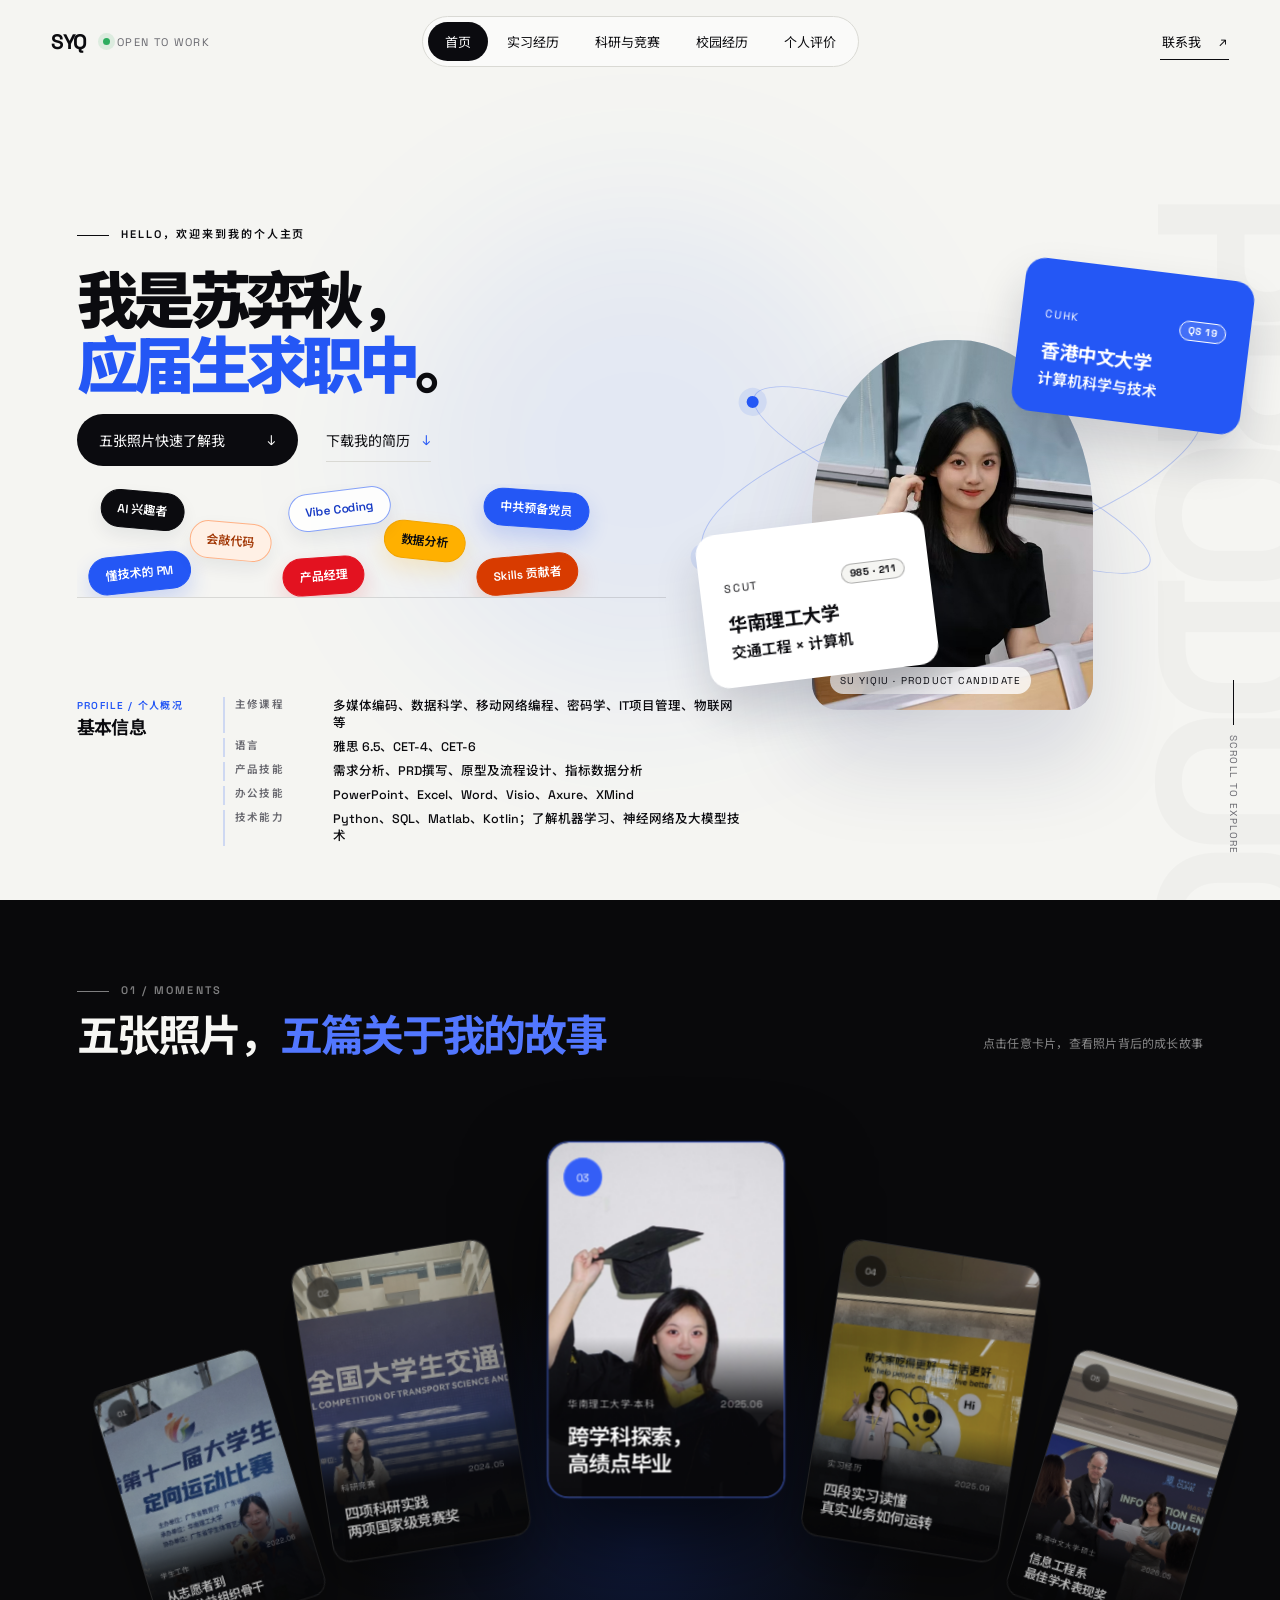
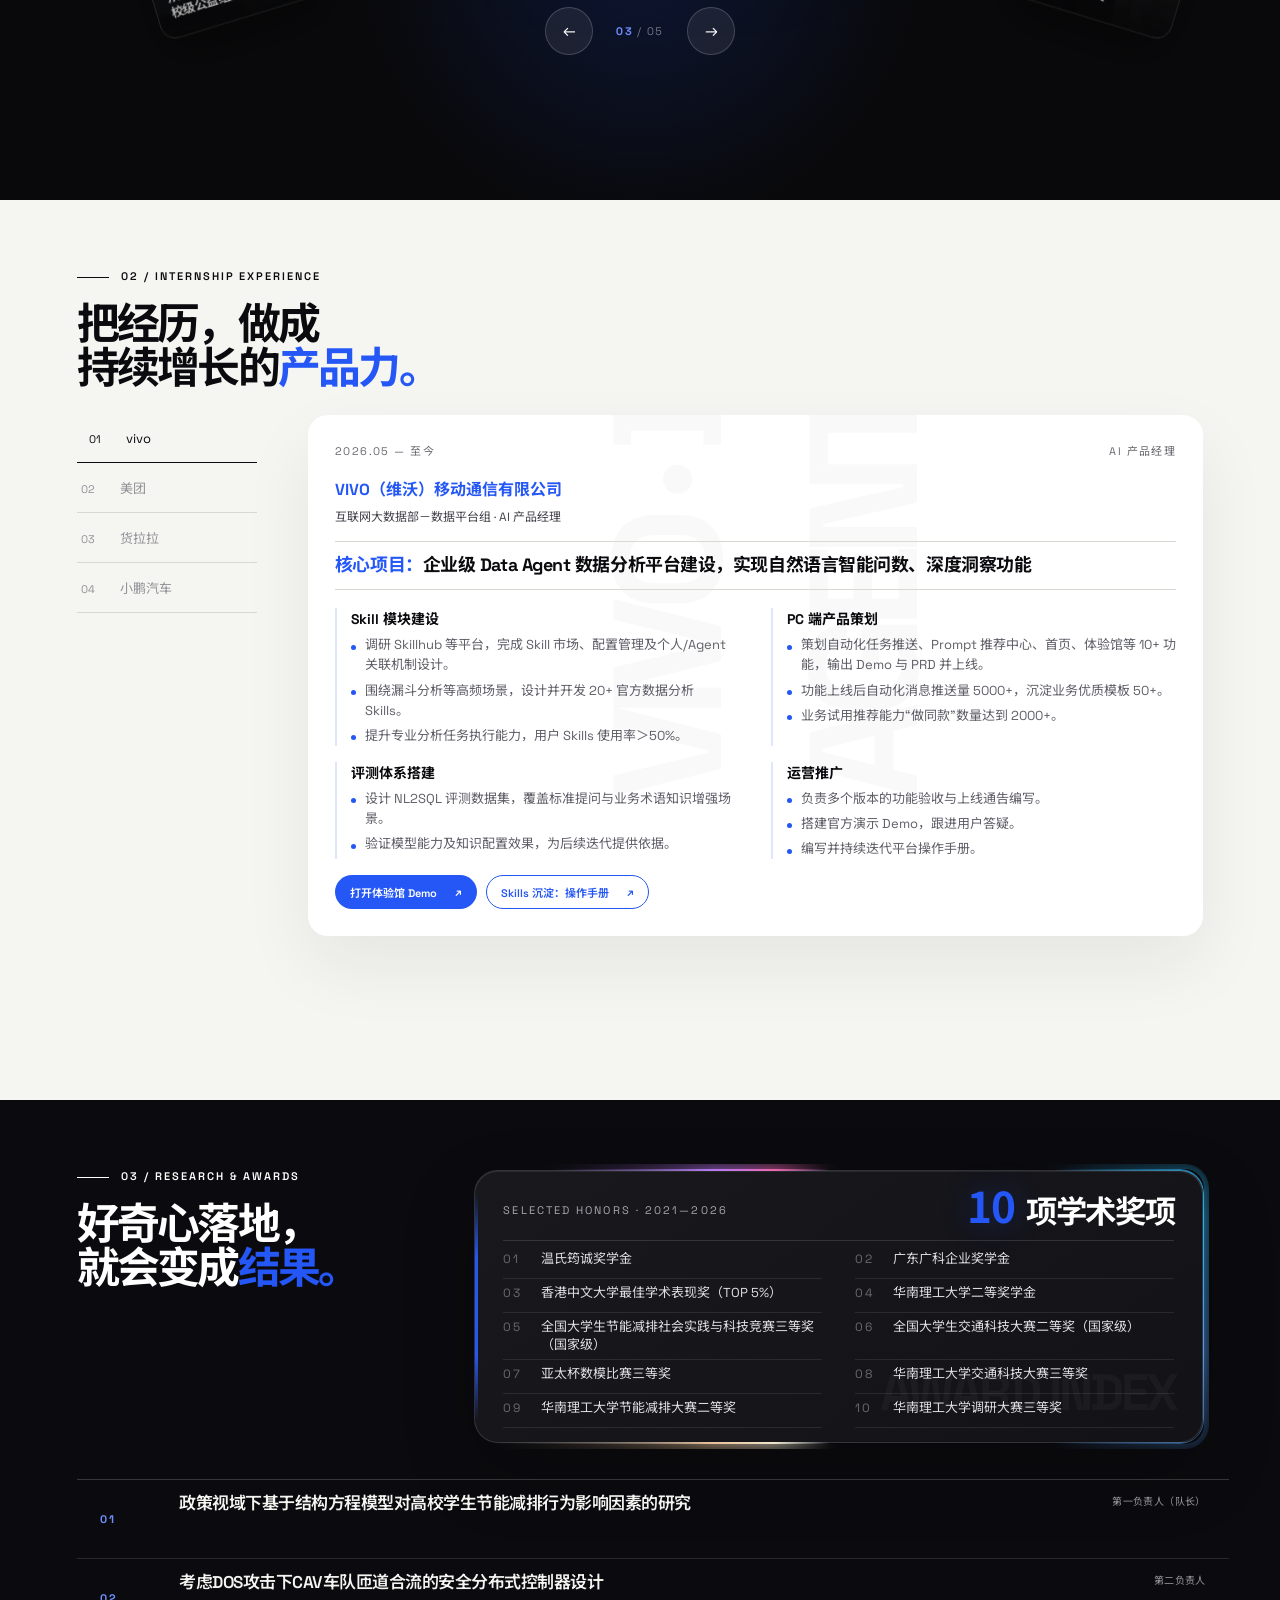
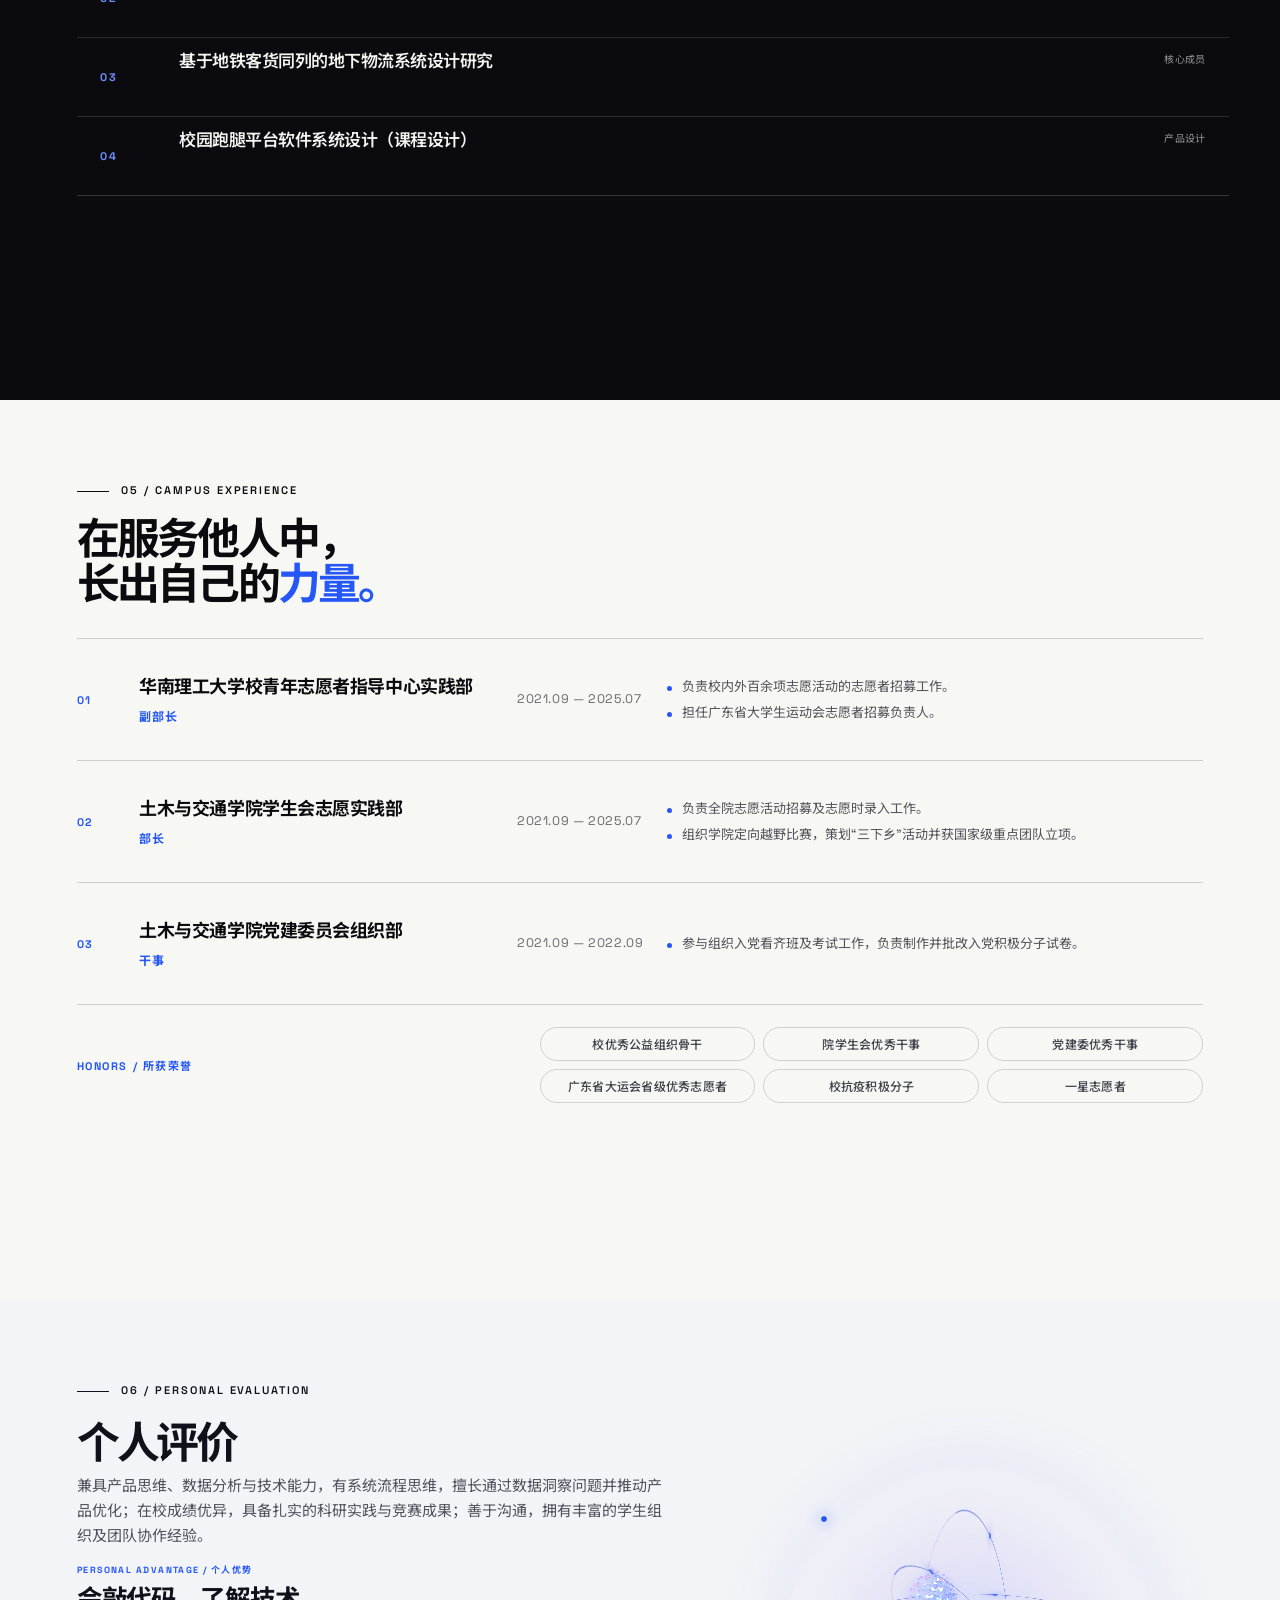
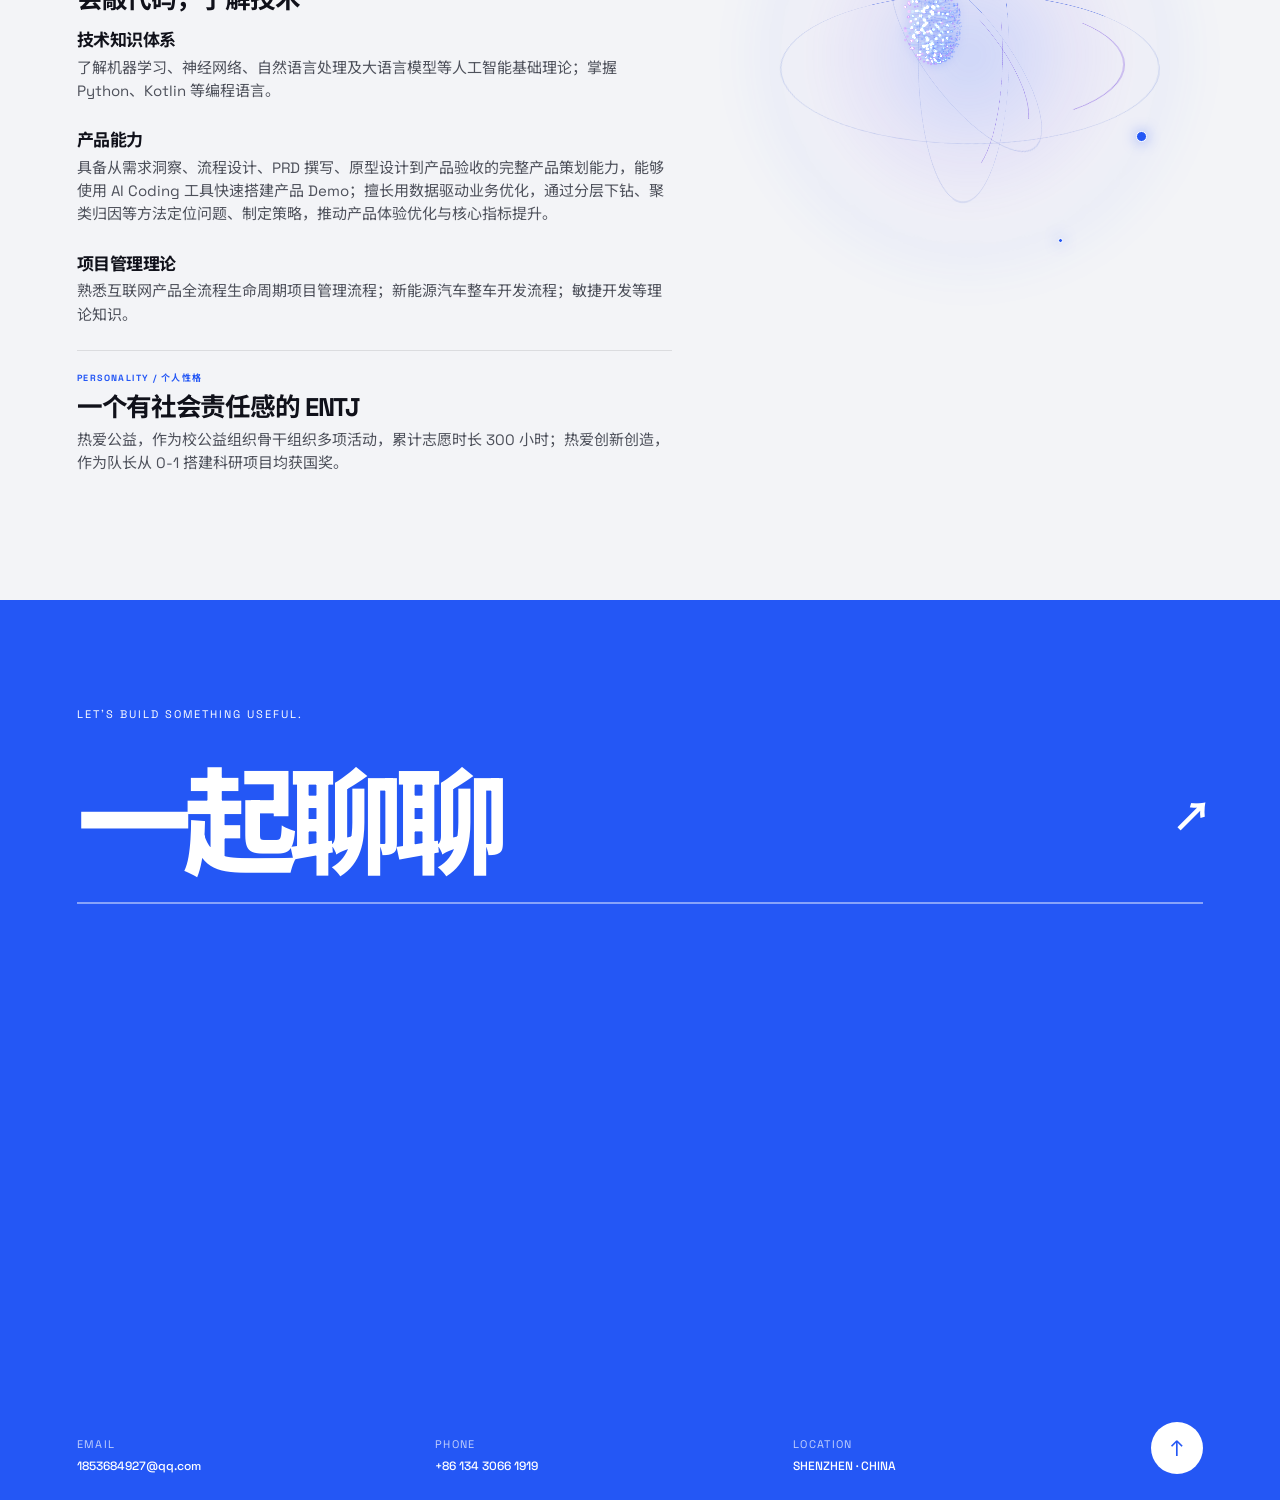
==== commit 53dc0c8a: "update: 样式调整 + bump styles.css 缓存版本号" ====
--- a/index.html
+++ b/index.html
@@ -8,7 +8,7 @@
     <link rel="preconnect" href="https://fonts.googleapis.com" />
     <link rel="preconnect" href="https://fonts.gstatic.com" crossorigin />
     <link href="https://fonts.googleapis.com/css2?family=Noto+Sans+SC:wght@400;500;600;700;900&family=Space+Grotesk:wght@400;500;600;700&display=swap" rel="stylesheet" />
-    <link rel="stylesheet" href="styles.css?v=20260816-20" />
+    <link rel="stylesheet" href="styles.css?v=20260816-22" />
     <link rel="stylesheet" href="moments-arc.css?v=20260816-7" />
   </head>
   <body>
--- a/styles.css
+++ b/styles.css
@@ -533,7 +533,9 @@
 @media (max-width: 767px) {
   .gallery-story::before,
   .gallery-story::after,
-  .gallery-track::before { display: none; }
+  .gallery-track::before,
+  .gallery-track::after,
+  .gallery-card figcaption::before { display: none; }
   .gallery-heading h2 { font-size: 34px; }
   .gallery-heading-side { padding-top: 0; }
   .gallery-track {
@@ -2785,6 +2787,12 @@
 }
 
 @media (max-width: 767px) {
+  .gallery-story::before,
+  .gallery-story::after,
+  .gallery-track::before,
+  .gallery-track::after,
+  .gallery-card figcaption::before { display: none; }
+
   .gallery-track {
     display: block;
     min-height: 0;
@@ -3155,6 +3163,8 @@
   .campus-role h3 { font-size: 17px; }
   .campus-honors ul { grid-template-columns: repeat(2, minmax(0, 1fr)); }
   .campus-honors li { white-space: normal; }
+  #xiaopeng .exp-vehicle-visual { display: none; }
+  #xiaopeng .exp-meituan-layout { gap: 0; }
   .evaluation-heading h2 { font-size: clamp(42px, 14vw, 62px); }
   .evaluation-summary { max-width: none; padding: 0; font-size: 16px; }
   .evaluation-capability {
@@ -3357,12 +3367,14 @@
 
 @media (max-width: 1024px) {
   .exp-meituan-layout {
-    grid-template-columns: 1fr;
+    display: flex;
+    flex-direction: column;
     gap: 24px;
   }
 
   .exp-vehicle-visual {
-    min-height: 210px;
+    order: 2;
+    min-height: auto;
     padding: 24px 0 0;
     border-top: 1px solid var(--line);
     border-left: 0;
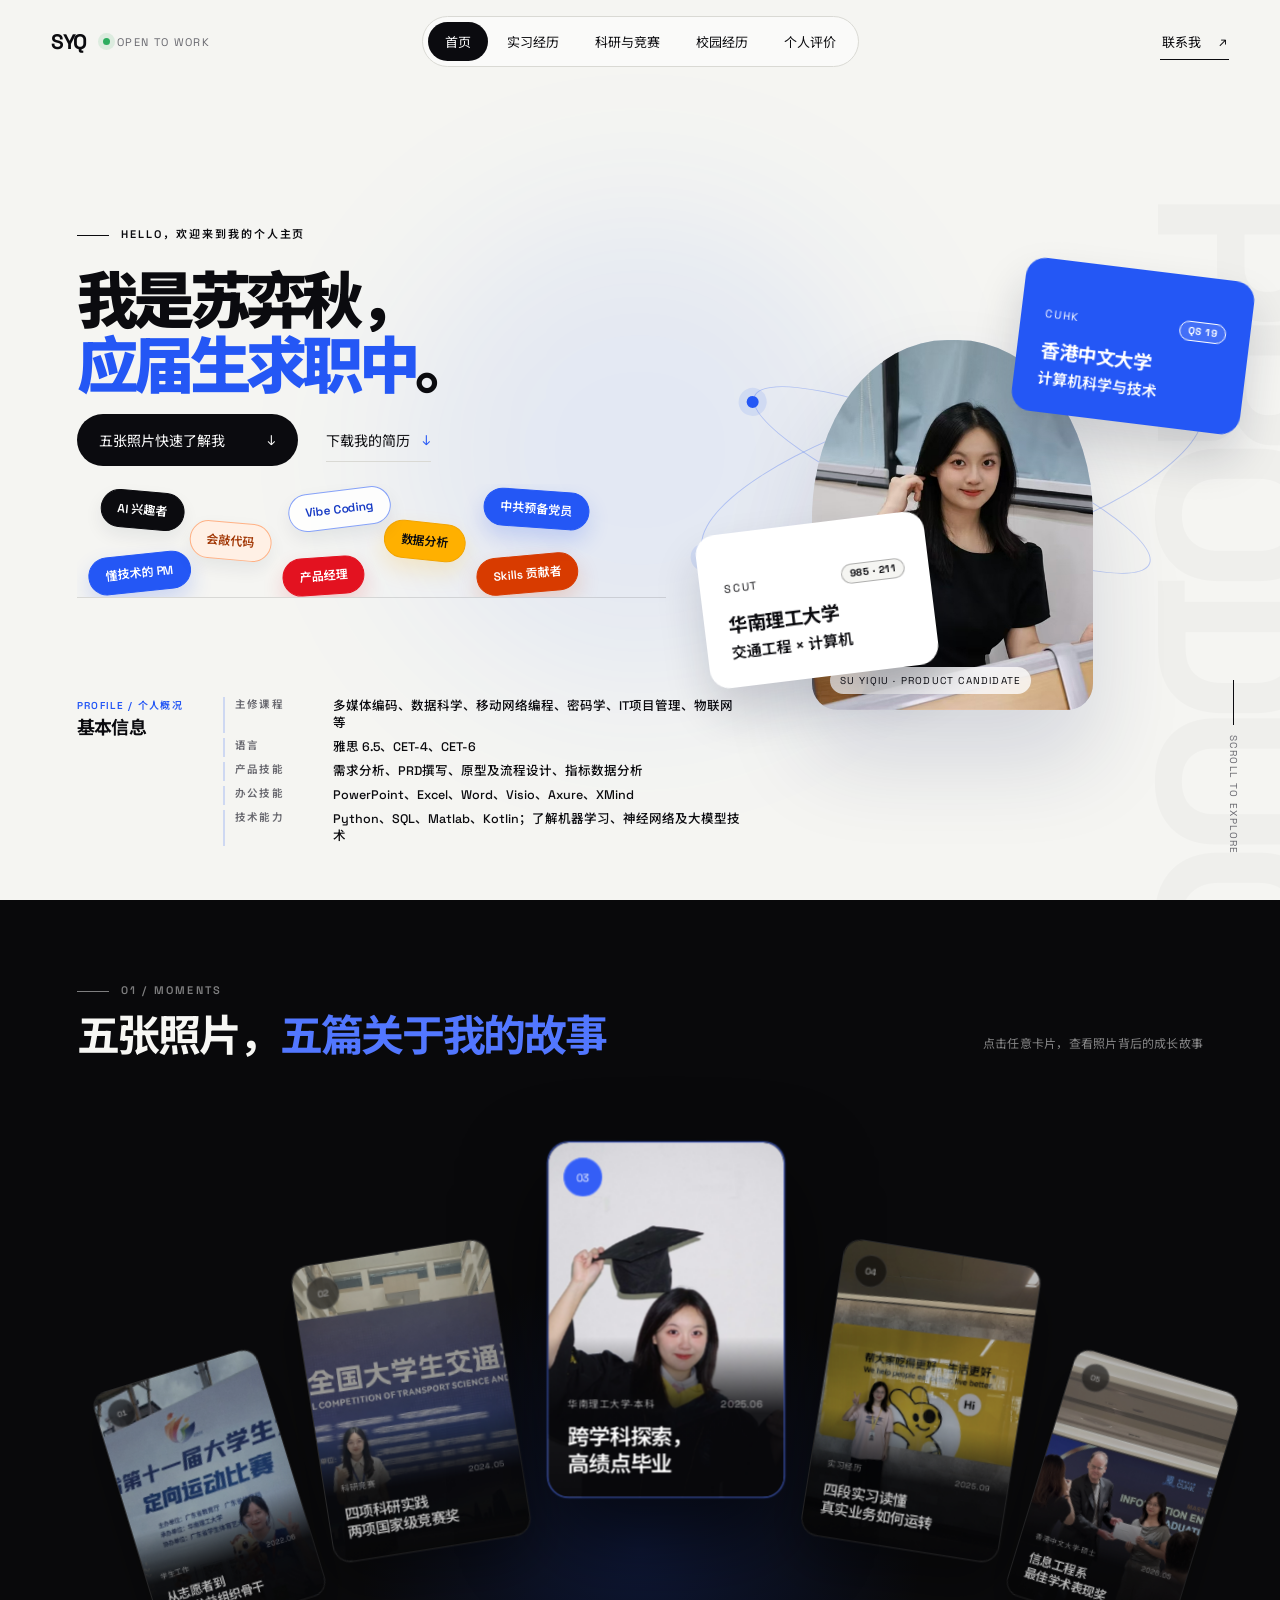
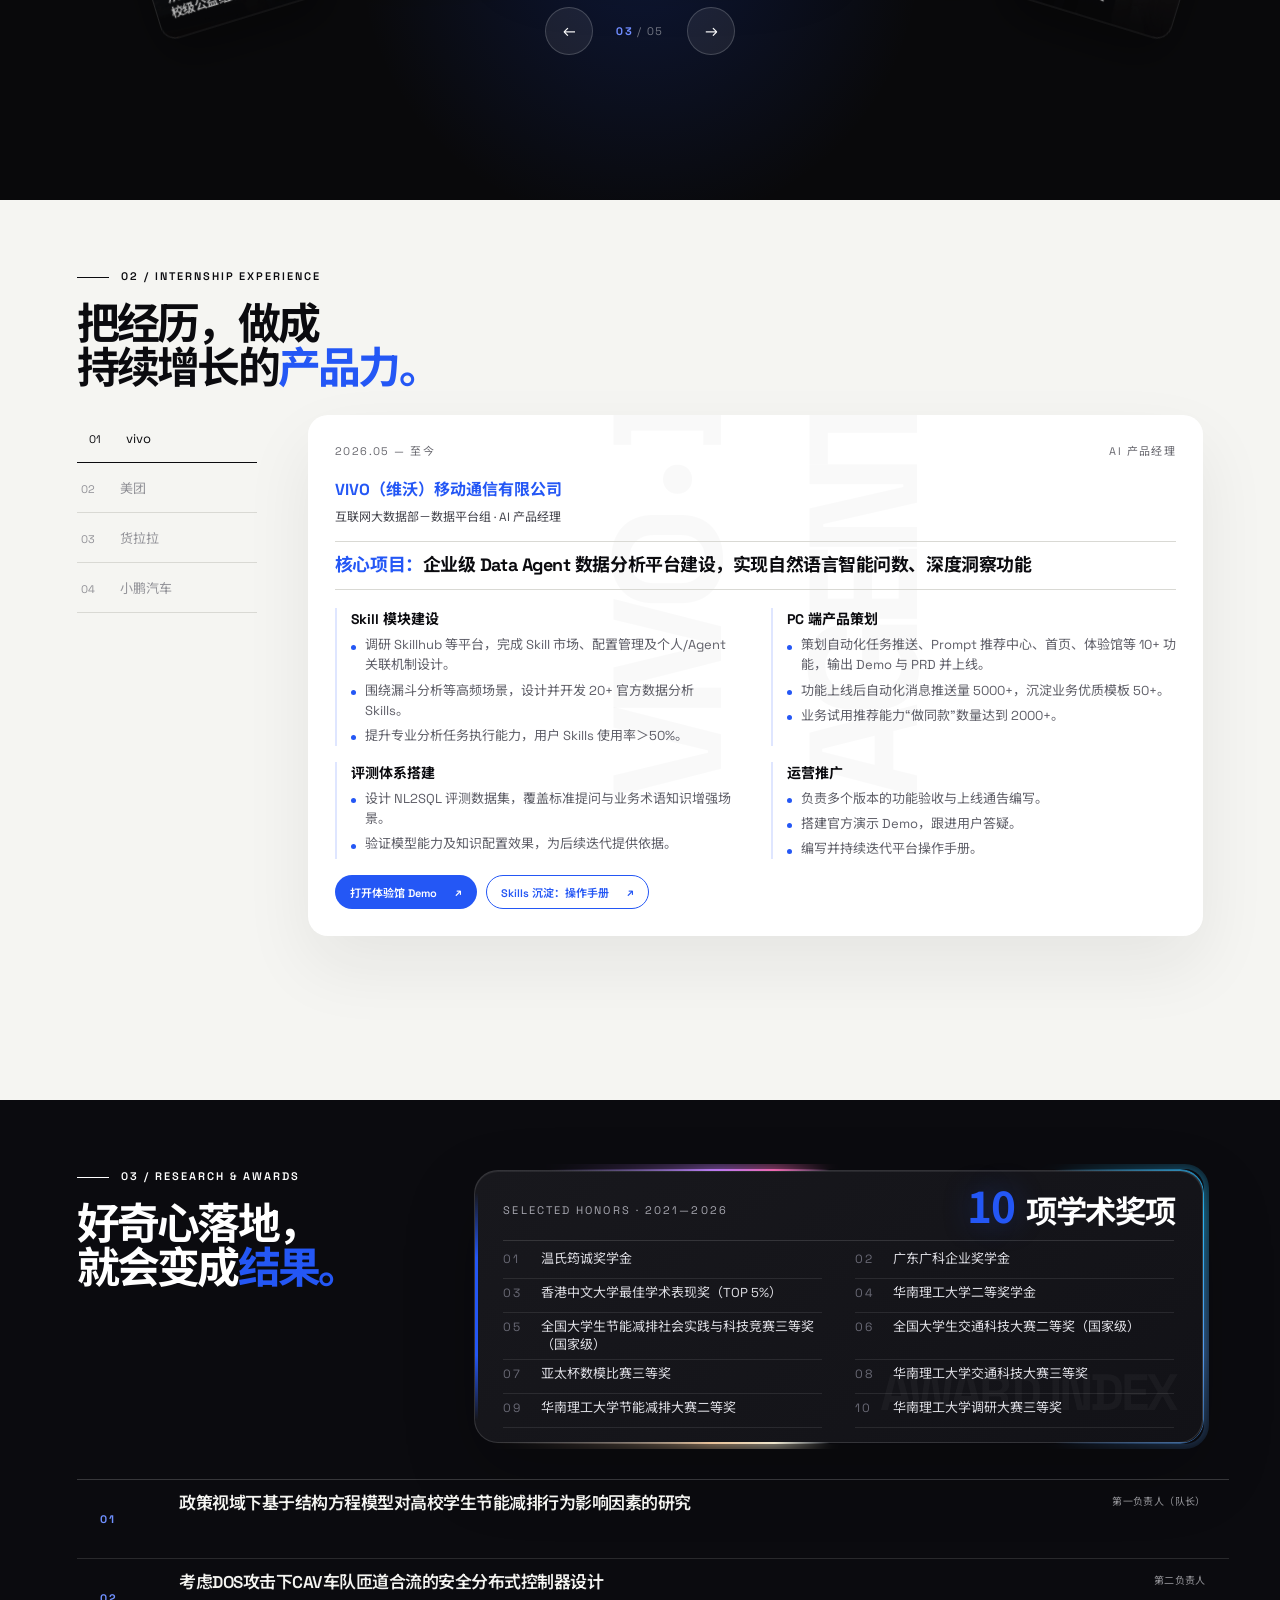
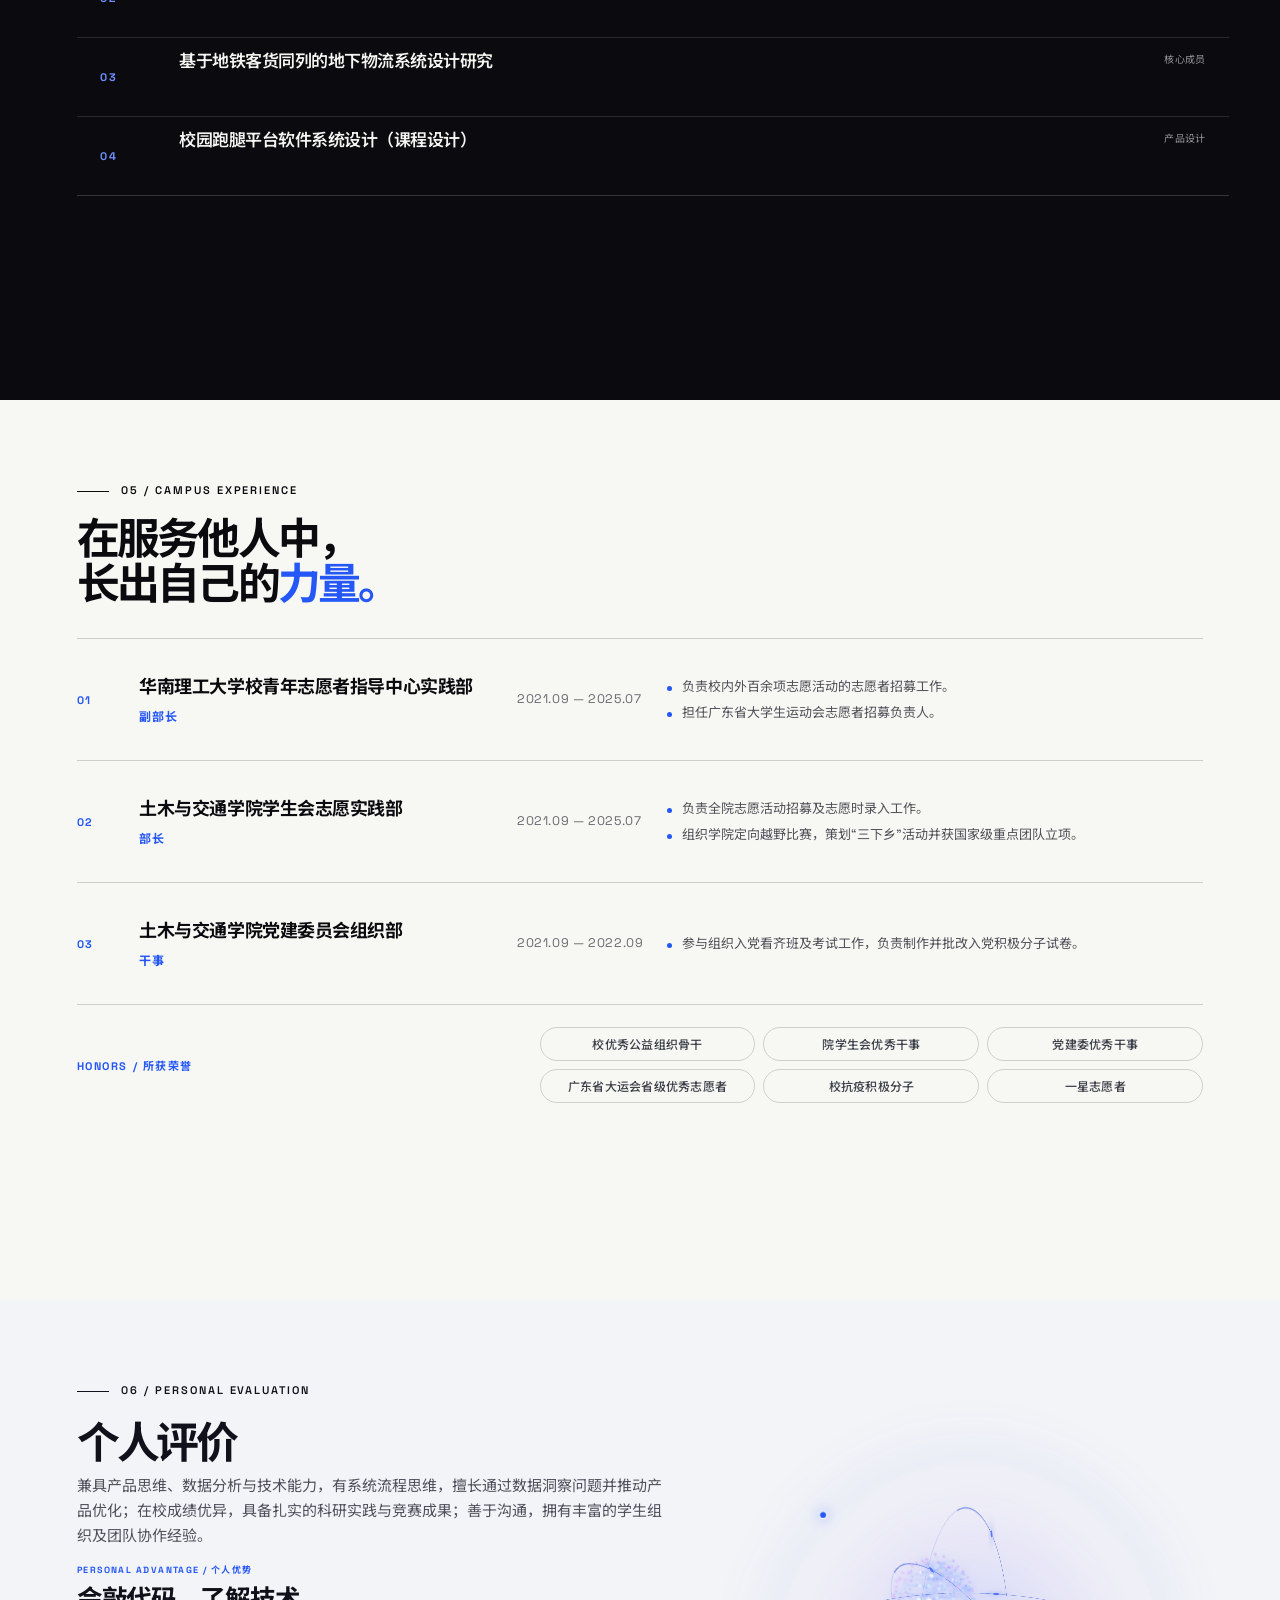
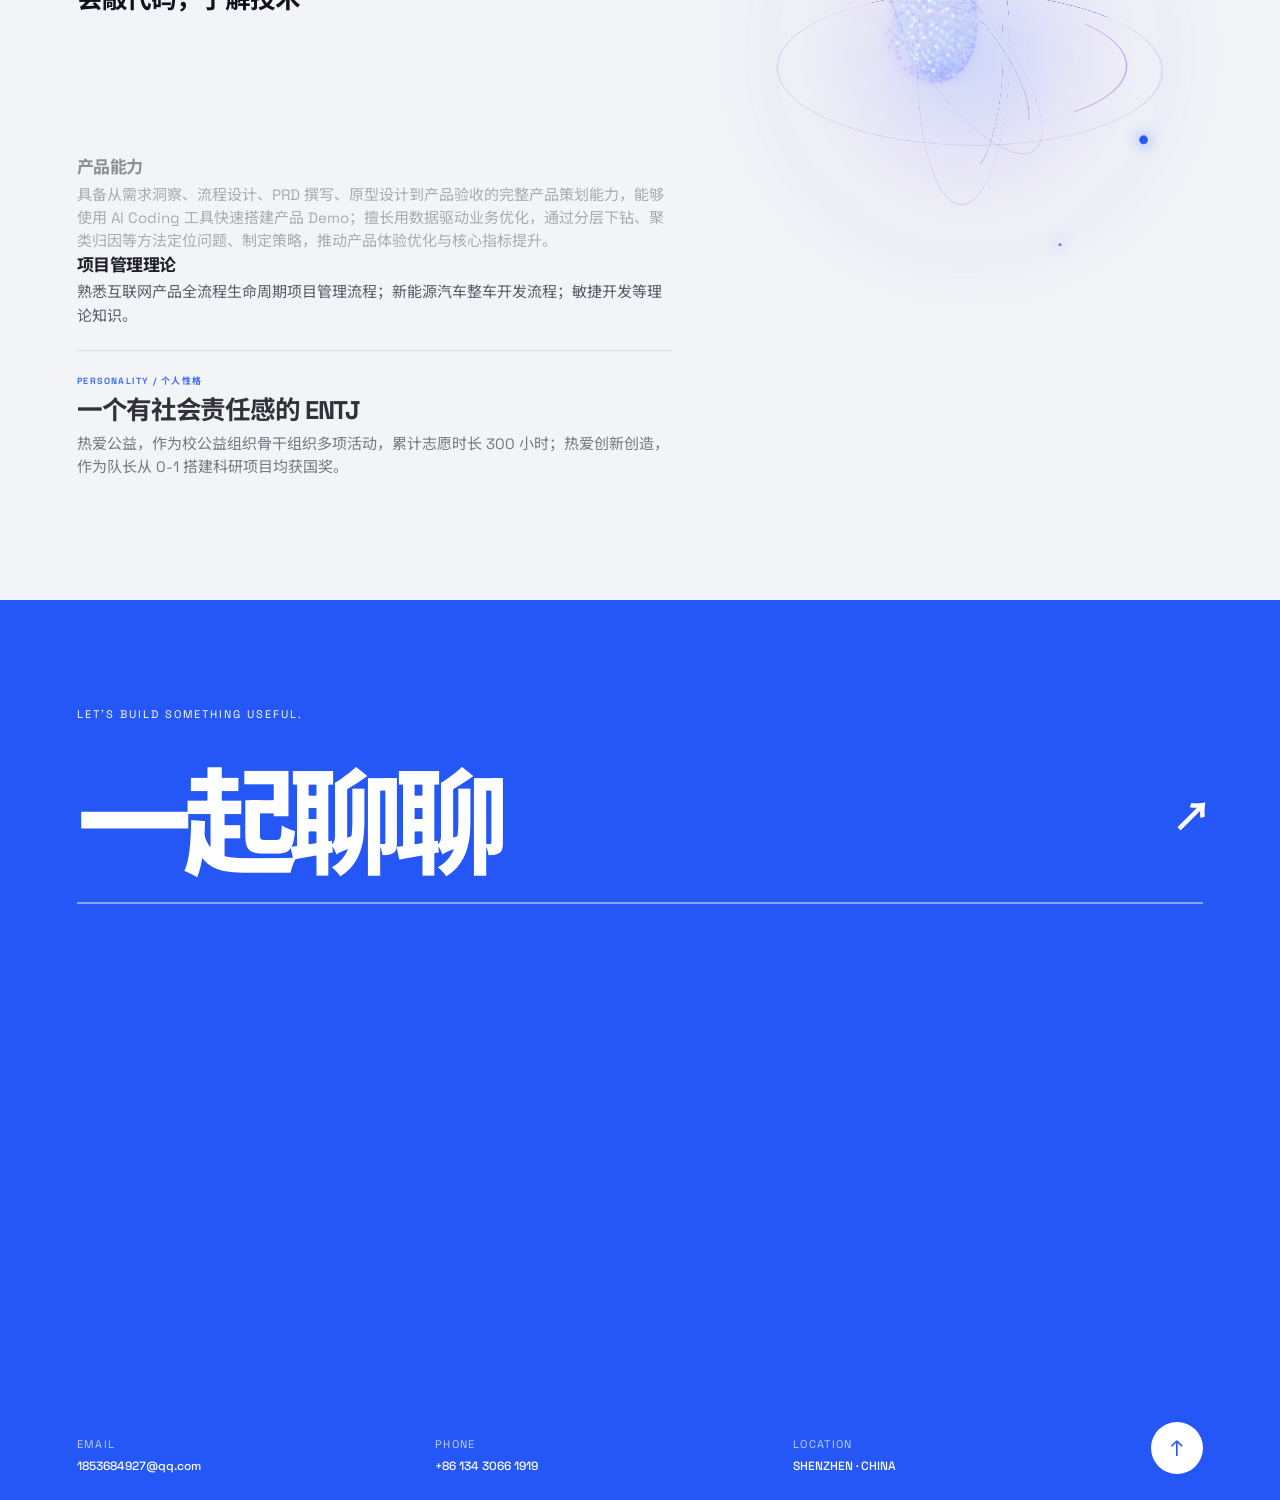
==== commit cac45491: "update: 移动端布局调整 + bump styles.css 版本号" ====
--- a/index.html
+++ b/index.html
@@ -8,7 +8,7 @@
     <link rel="preconnect" href="https://fonts.googleapis.com" />
     <link rel="preconnect" href="https://fonts.gstatic.com" crossorigin />
     <link href="https://fonts.googleapis.com/css2?family=Noto+Sans+SC:wght@400;500;600;700;900&family=Space+Grotesk:wght@400;500;600;700&display=swap" rel="stylesheet" />
-    <link rel="stylesheet" href="styles.css?v=20260816-22" />
+    <link rel="stylesheet" href="styles.css?v=20260816-25" />
     <link rel="stylesheet" href="moments-arc.css?v=20260816-7" />
   </head>
   <body>
--- a/styles.css
+++ b/styles.css
@@ -769,54 +769,6 @@
   .gallery-navigation { width: 90vw; }
 }
 
-@media (max-width: 767px) {
-  .gallery-heading h2 { font-size: 36px; }
-  .gallery-track {
-    width: 100%;
-    height: 610px;
-    margin: 30px 0 0;
-    padding: 0;
-    overflow: hidden;
-  }
-  .gallery-card,
-  .gallery-card:first-child,
-  .gallery-card:nth-child(1),
-  .gallery-card:nth-child(2),
-  .gallery-card:nth-child(3),
-  .gallery-card:nth-child(4),
-  .gallery-card:nth-child(5),
-  .gallery-card.is-active {
-    display: grid;
-    grid-template-columns: 1fr;
-    grid-template-rows: 355px 1fr;
-    width: 100%;
-    max-width: none;
-    height: 100%;
-    margin: 0;
-    transform: translateX(26px);
-  }
-  .gallery-card.is-active,
-  .gallery-card.is-active:hover { transform: translateX(0); }
-  .gallery-card figcaption,
-  .gallery-card.is-active figcaption {
-    padding: 32px 4px 26px;
-    border-top: 0;
-  }
-  .gallery-card figcaption::before { left: 4px; }
-  .gallery-card figcaption h3,
-  .gallery-card:not(.is-active) figcaption h3,
-  .gallery-card.is-active figcaption h3 { margin-top: 20px; font-size: 28px; }
-  .gallery-card figcaption p,
-  .gallery-card:not(.is-active) figcaption p,
-  .gallery-card.is-active figcaption p { margin-top: 12px; font-size: 12px; }
-  .gallery-navigation {
-    width: 100%;
-    margin: 14px 0 0;
-    justify-content: flex-start;
-  }
-  .gallery-arrow { width: 48px; height: 48px; }
-}
-
 @media (prefers-reduced-motion: reduce) {
   .research .project-file .file-paper { transition: none; }
 }
@@ -1016,7 +968,9 @@
   .interest-chip:nth-child(6) { left: 61%; top: 12%; }
   .interest-chip:nth-child(7) { left: 31%; top: 12%; }
   .interest-chip:nth-child(8) { left: 1%; top: 11%; }
-  .portrait-frame { width: min(78vw,340px); }
+  .hero-visual { height: 470px; }
+  .portrait-frame { width: min(84vw, 360px); aspect-ratio: .85; border-radius: 44% 44% 28px 28px; }
+  .portrait-photo { object-position: center 12%; }
   .card-cuhk { right: -5px; top: 3%; }
   .card-scut { left: -5px; bottom: 3%; }
   .float-card { width: 168px; min-height: 128px; padding: 16px; }
@@ -2786,47 +2740,6 @@
   .gallery-track { min-height: 0; height: clamp(470px, 52vh, 590px); padding: 0; }
 }
 
-@media (max-width: 767px) {
-  .gallery-story::before,
-  .gallery-story::after,
-  .gallery-track::before,
-  .gallery-track::after,
-  .gallery-card figcaption::before { display: none; }
-
-  .gallery-track {
-    display: block;
-    min-height: 0;
-    height: 610px;
-    margin: 30px 0 0;
-    padding: 0;
-    gap: 0;
-    overflow: hidden;
-    scroll-snap-type: none;
-  }
-  .gallery-card,
-  .gallery-card:first-child,
-  .gallery-card:hover,
-  .gallery-card.is-active,
-  .gallery-card.is-active:hover {
-    width: 100%;
-    max-width: none;
-    height: 100%;
-    margin: 0;
-  }
-  .gallery-card,
-  .gallery-card:first-child,
-  .gallery-card:hover { transform: translateX(26px); }
-  .gallery-card.is-active,
-  .gallery-card.is-active:hover { transform: translateX(0); }
-  .gallery-navigation {
-    display: flex;
-    grid-template-columns: none;
-    width: 100%;
-    margin: 14px 0 0;
-    gap: 12px;
-  }
-}
-
 /* Campus experience and personal evaluation. */
 .campus { background: #f7f7f4; }
 .campus-heading { margin-bottom: clamp(28px, 4vh, 46px); }
@@ -3934,3 +3847,167 @@
     font-size: 12px;
   }
 }
+
+/* ── Mobile gallery: clean horizontal card carousel ─────────────────────── */
+@media (max-width: 767px) {
+  .gallery-story::before,
+  .gallery-story::after,
+  .gallery-track::before,
+  .gallery-track::after,
+  .gallery-card figcaption::before { display: none !important; }
+
+  .gallery-heading h2 { font-size: 32px; }
+  .gallery-heading-side { padding-top: 0; }
+
+  .gallery-track {
+    position: relative;
+    inset: auto;
+    display: flex !important;
+    gap: 14px;
+    width: auto;
+    height: auto;
+    min-height: 0;
+    margin: 24px -20px 0;
+    padding: 10px 20px 34px;
+    overflow-x: auto;
+    overflow-y: visible;
+    overscroll-behavior-inline: contain;
+    scroll-snap-type: x mandatory;
+    scroll-padding-left: 20px;
+    perspective: none;
+  }
+
+  .gallery-card,
+  .gallery-card:first-child,
+  .gallery-card:nth-child(1),
+  .gallery-card:nth-child(2),
+  .gallery-card:nth-child(3),
+  .gallery-card:nth-child(4),
+  .gallery-card:nth-child(5),
+  .gallery-card.is-active,
+  .gallery-card:hover,
+  .gallery-card.is-active:hover {
+    position: relative;
+    inset: auto;
+    flex: 0 0 82vw;
+    width: 82vw;
+    max-width: 320px;
+    height: auto;
+    min-height: 0;
+    display: flex;
+    flex-direction: column;
+    margin: 0;
+    padding: 10px;
+    border: 0;
+    border-radius: 18px;
+    background: rgba(255,255,255,.96);
+    box-shadow: 0 14px 34px rgba(28,36,62,.12);
+    opacity: 1;
+    visibility: visible;
+    filter: none;
+    transform: none;
+    scroll-snap-align: center;
+    pointer-events: auto;
+  }
+  /* 触控设备不需要桌面端的 hover 缩放/上浮，避免鼠标悬停时产生子像素模糊 */
+  .gallery-card:hover,
+  .gallery-card.is-active:hover { transform: none; }
+
+  .gallery-photo-wrap {
+    position: relative;
+    width: 100%;
+    height: auto;
+    aspect-ratio: 4 / 3;
+    border-radius: 12px;
+    overflow: hidden;
+    background: #e8e8e5;
+  }
+  .gallery-photo-wrap::after { display: none; }
+  .gallery-photo-wrap img {
+    width: 100%;
+    height: 100%;
+    object-fit: cover;
+    object-position: center 20%;
+    transform: none;
+  }
+  .gallery-card:hover img,
+  .gallery-card.is-active:hover img { transform: none; }
+
+  .gallery-seq {
+    position: absolute;
+    left: 12px;
+    top: 12px;
+    z-index: 2;
+    display: grid;
+    place-items: center;
+    width: 36px;
+    height: 36px;
+    border: 0;
+    border-radius: 50%;
+    background: var(--blue);
+    color: #fff;
+    font-size: 11px;
+    font-weight: 700;
+  }
+
+  .gallery-card figcaption,
+  .gallery-card.is-active figcaption {
+    position: static;
+    min-height: 0;
+    padding: 16px 6px 8px;
+    display: block;
+    border: 0;
+    background: transparent;
+  }
+  .gallery-card figcaption > div {
+    display: flex;
+    justify-content: space-between;
+    gap: 10px;
+    color: #6a6d78;
+    font-size: 11px;
+    letter-spacing: .06em;
+    text-transform: uppercase;
+  }
+  .gallery-card figcaption h3,
+  .gallery-card:not(.is-active) figcaption h3,
+  .gallery-card.is-active figcaption h3 {
+    margin: 10px 0 0;
+    font-size: 18px;
+    line-height: 1.35;
+    color: #0b0c12;
+  }
+  .gallery-card figcaption p,
+  .gallery-card:not(.is-active) figcaption p,
+  .gallery-card.is-active figcaption p {
+    display: block;
+    margin: 6px 0 0;
+    font-size: 13px;
+    line-height: 1.5;
+    color: #505461;
+  }
+
+  .gallery-navigation {
+    position: relative;
+    inset: auto;
+    display: flex;
+    justify-content: center;
+    align-items: center;
+    gap: 16px;
+    width: auto;
+    max-width: none;
+    margin: 0 auto;
+    padding: 0;
+    border: 0;
+    border-radius: 0;
+    background: transparent;
+    backdrop-filter: none;
+    box-shadow: none;
+  }
+  .gallery-arrow { width: 44px; height: 44px; }
+  .gallery-count {
+    position: static;
+    min-width: 66px;
+    text-align: center;
+    font-size: 11px;
+  }
+}
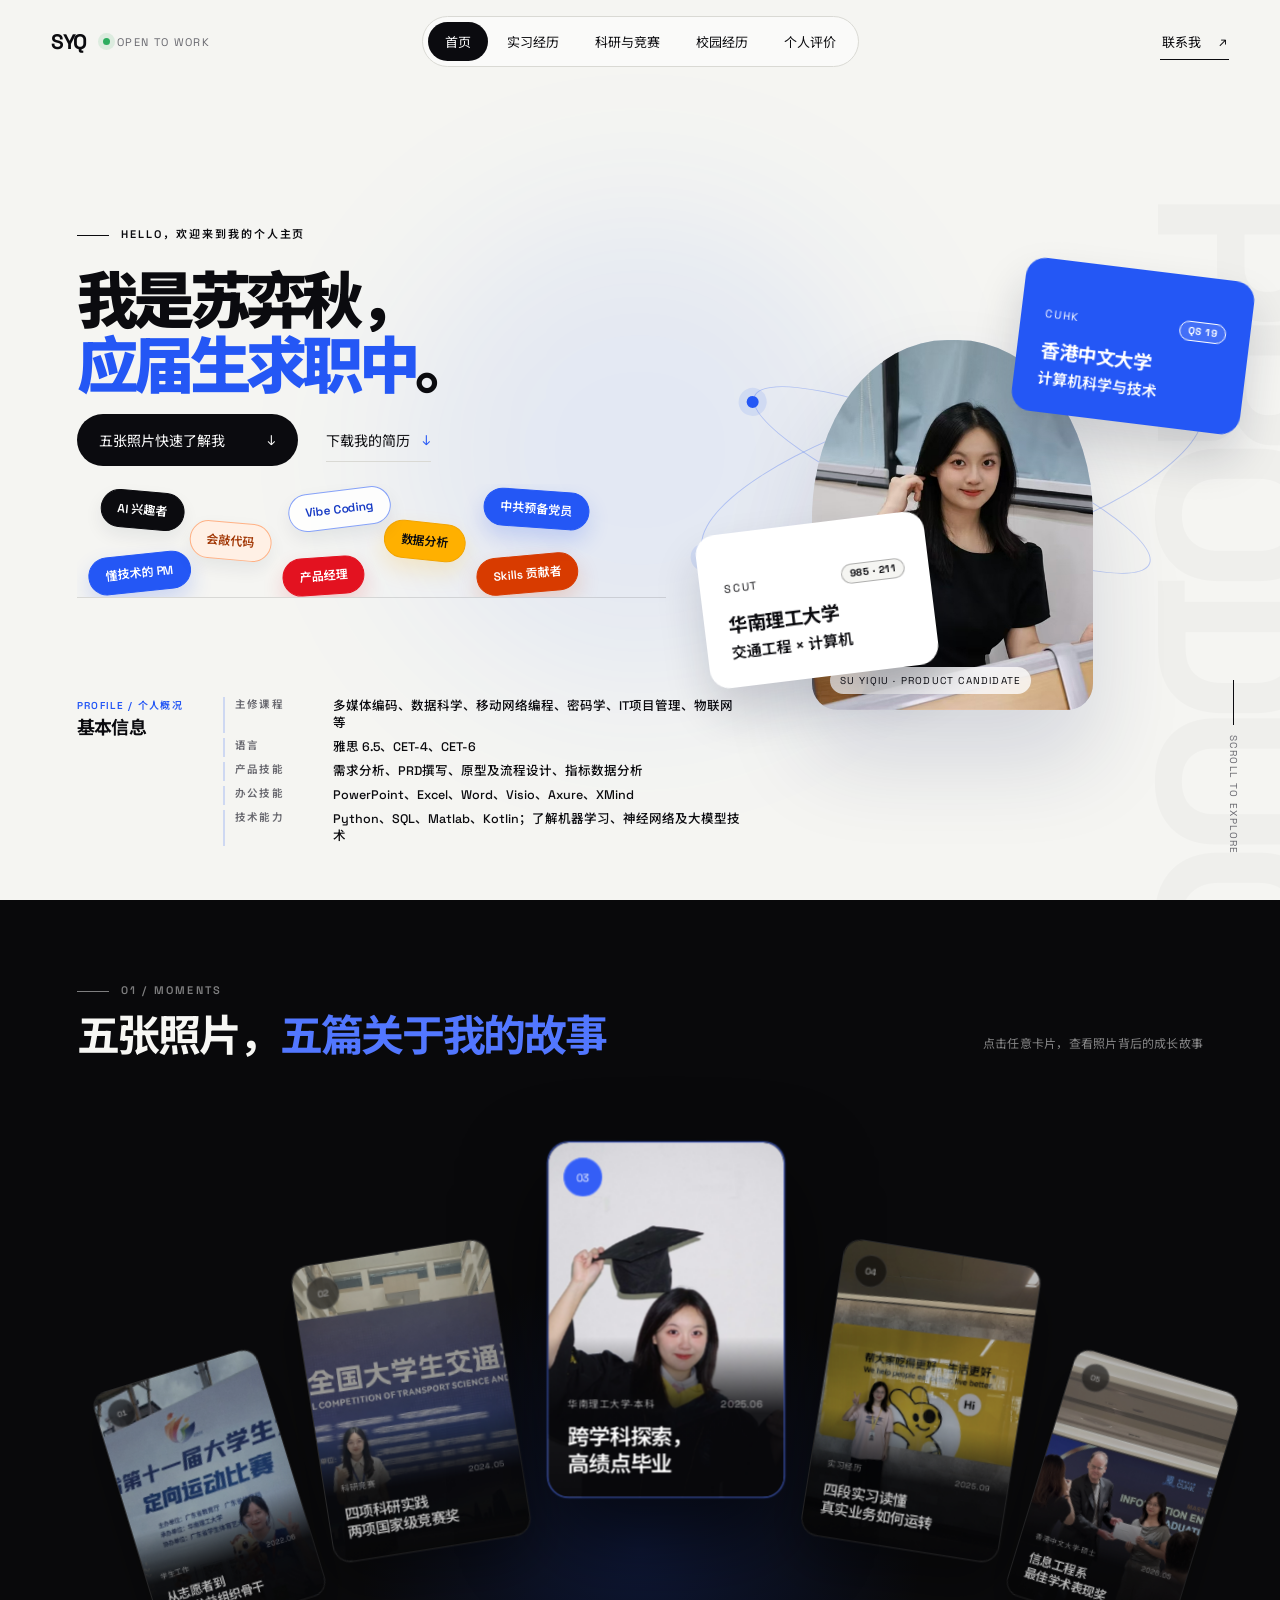
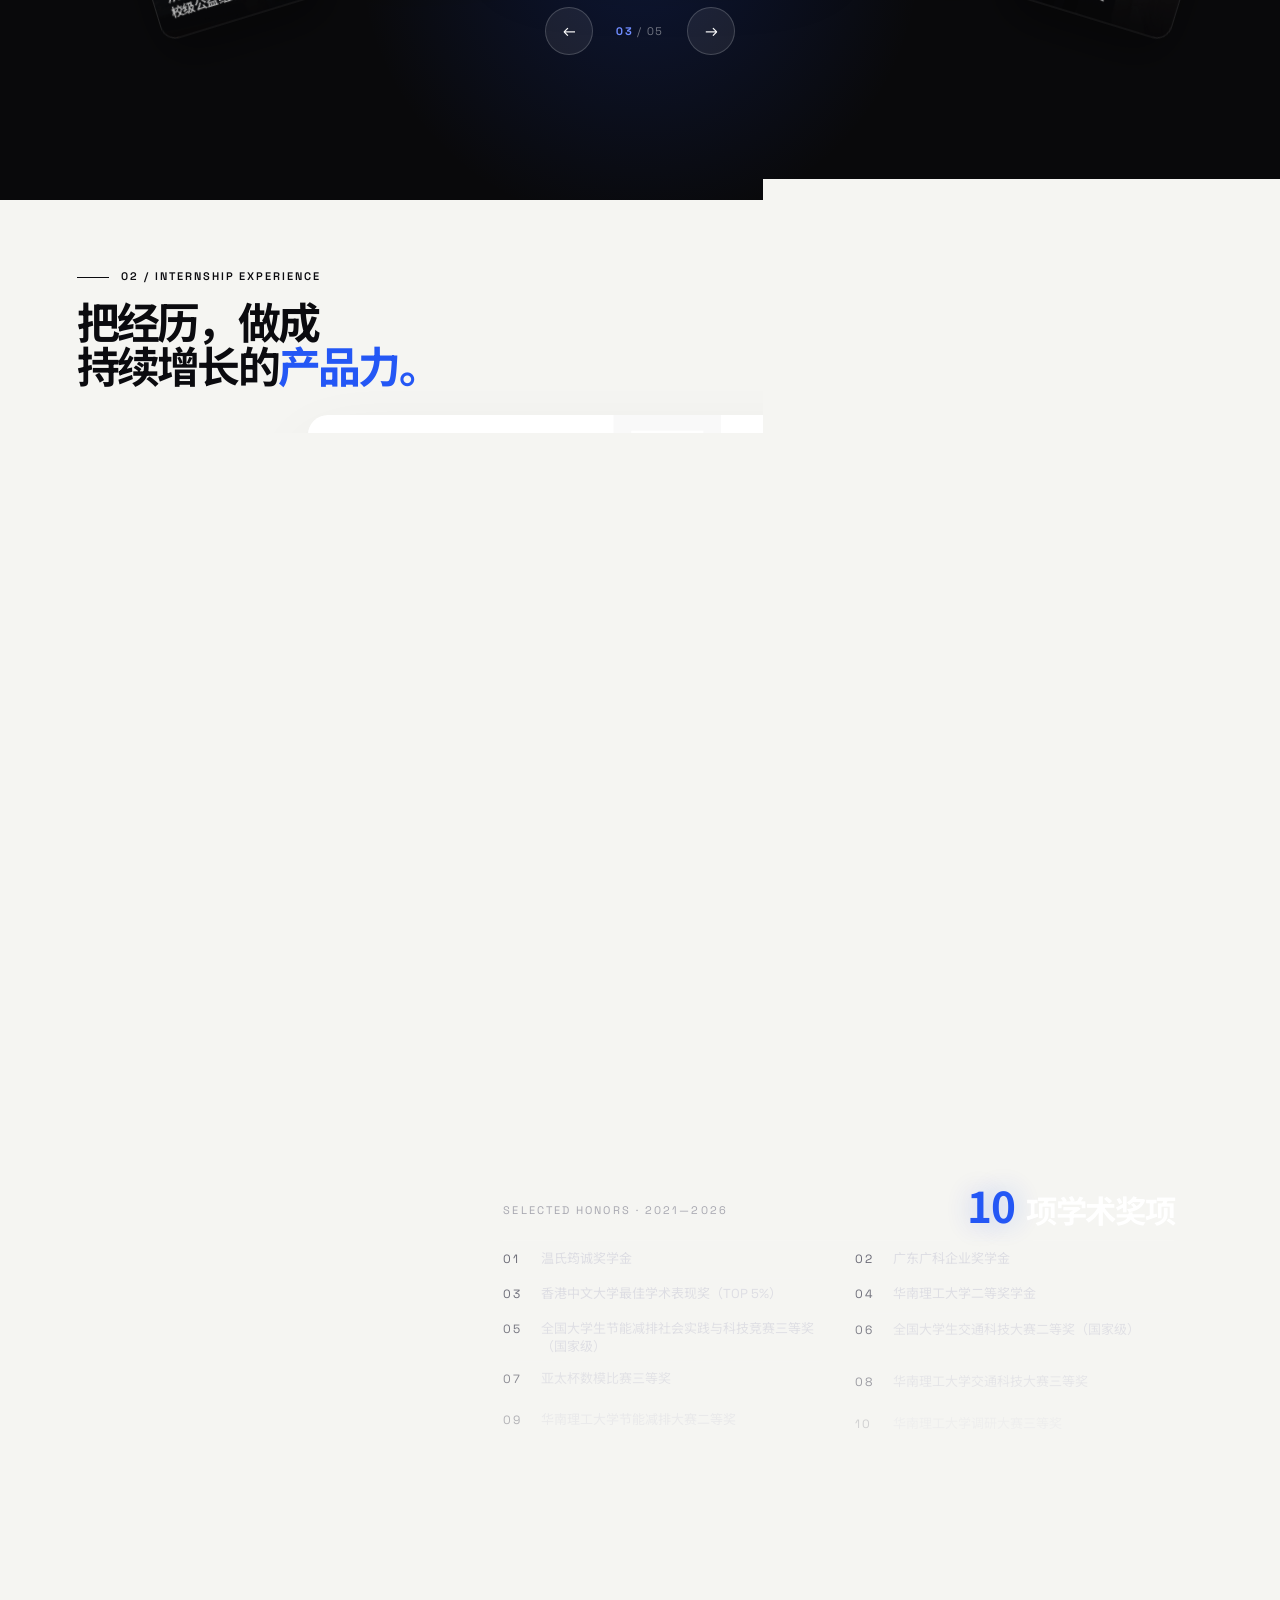
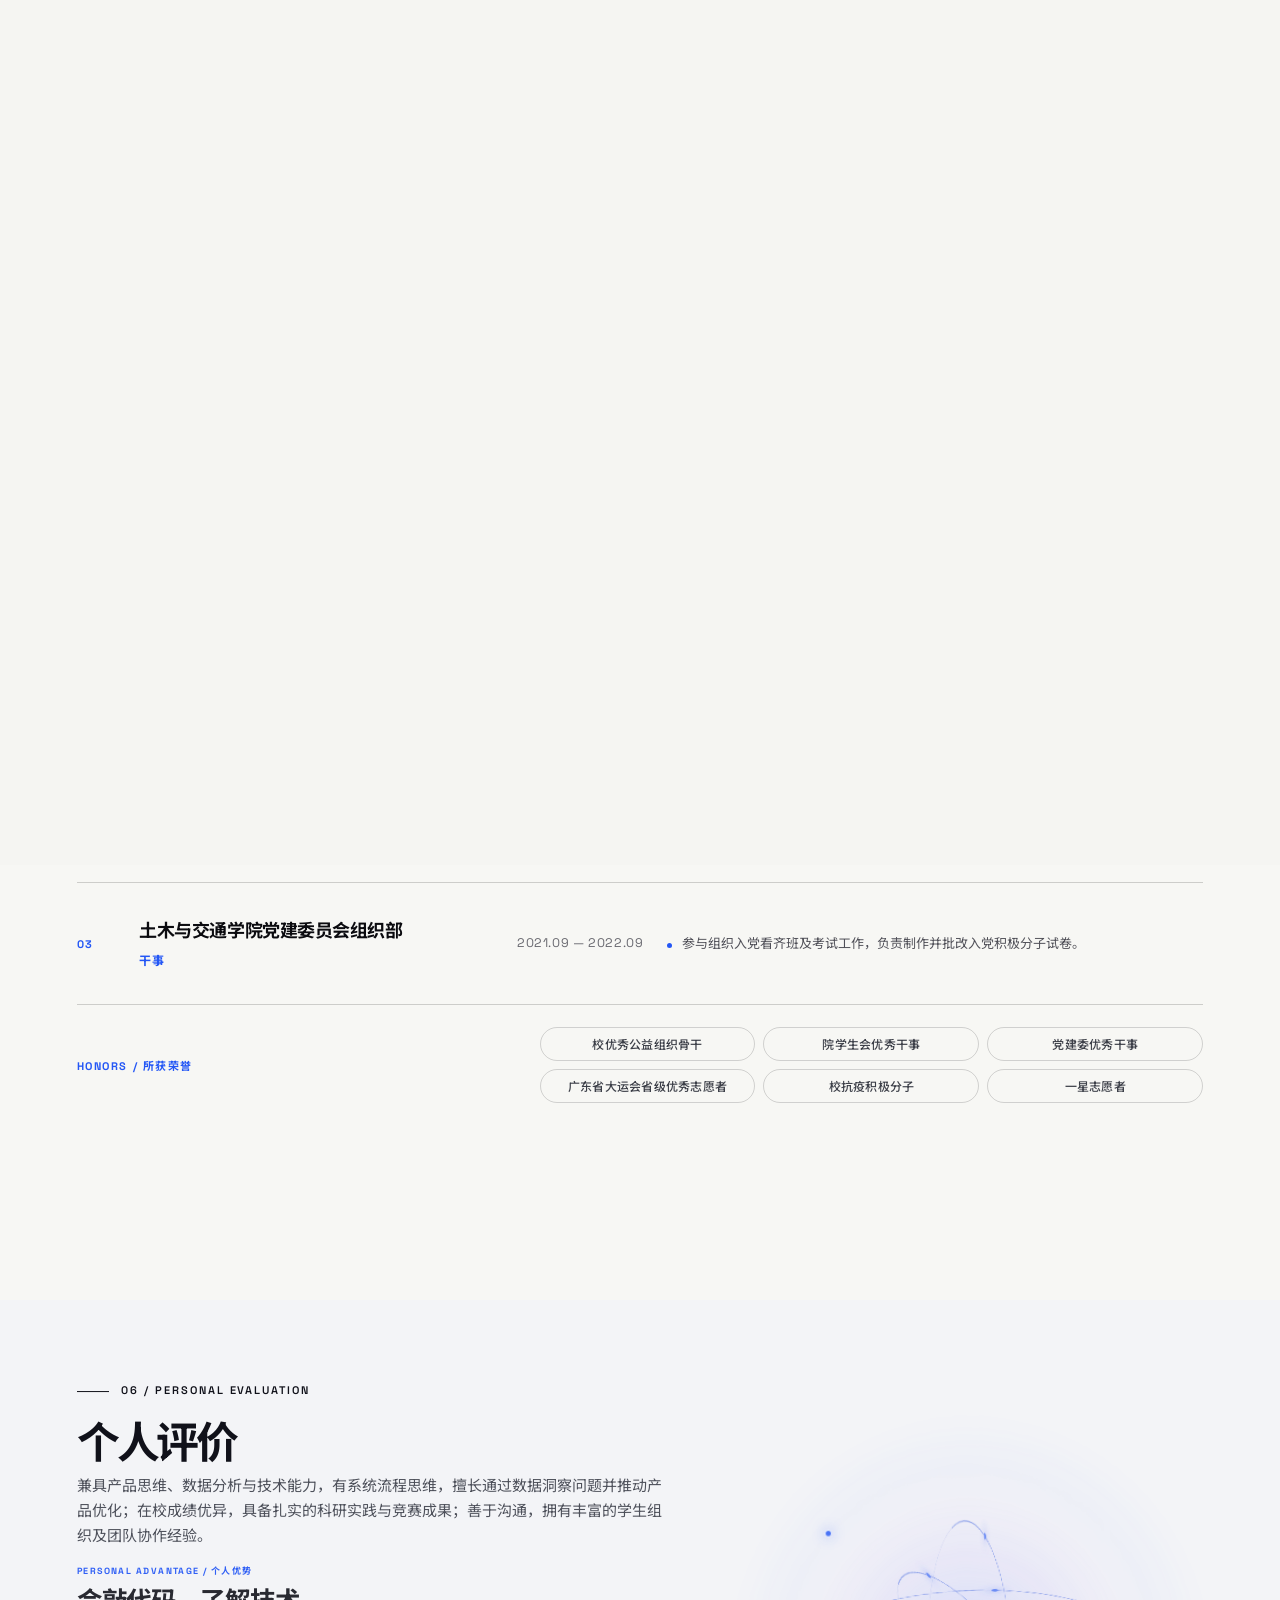
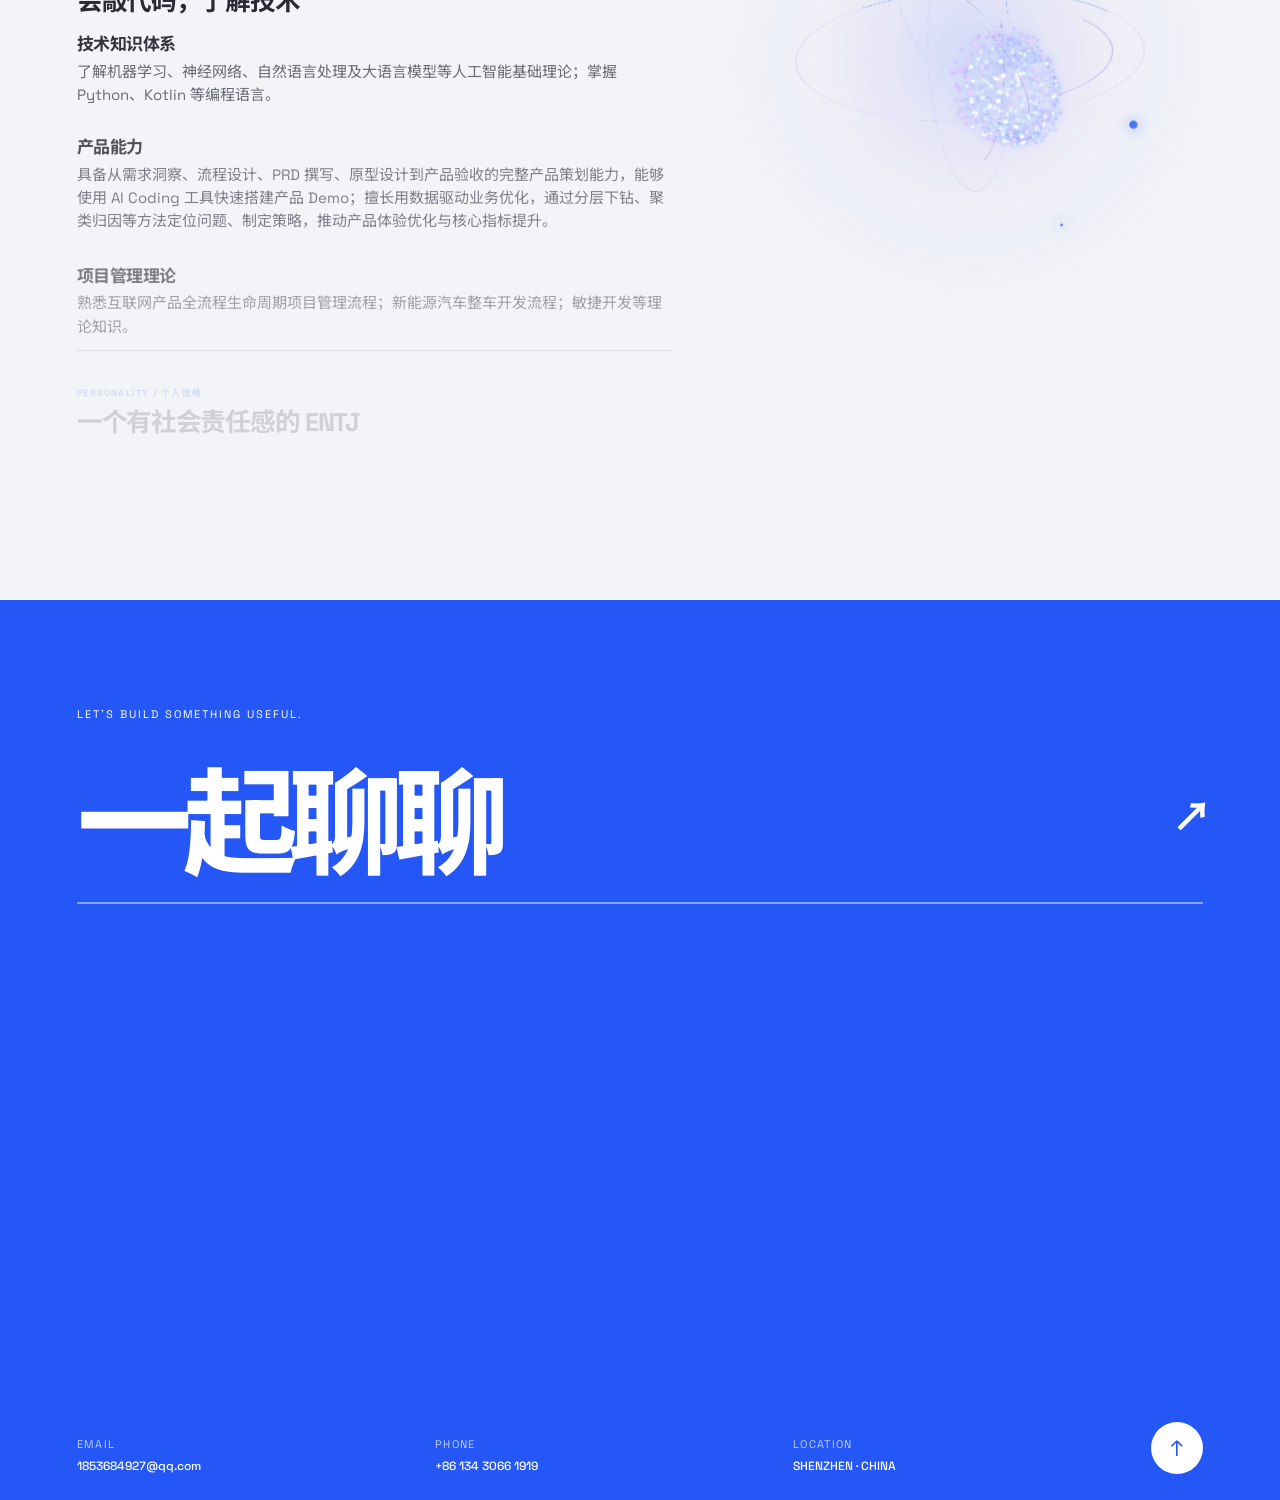
==== commit 693b1490: "update: 移动端影集卡片流重构 + 首页照片比例修复 - 影集移动端改为深色横向滑动卡片流（moments-arc.css），替代 3D 弧形布局 - 手机端点击任意卡片直接打开故事详情；左右箭" ====
--- a/index.html
+++ b/index.html
@@ -8,8 +8,8 @@
     <link rel="preconnect" href="https://fonts.googleapis.com" />
     <link rel="preconnect" href="https://fonts.gstatic.com" crossorigin />
     <link href="https://fonts.googleapis.com/css2?family=Noto+Sans+SC:wght@400;500;600;700;900&family=Space+Grotesk:wght@400;500;600;700&display=swap" rel="stylesheet" />
-    <link rel="stylesheet" href="styles.css?v=20260816-25" />
-    <link rel="stylesheet" href="moments-arc.css?v=20260816-7" />
+    <link rel="stylesheet" href="styles.css?v=20260817-1" />
+    <link rel="stylesheet" href="moments-arc.css?v=20260817-1" />
   </head>
   <body>
     <a class="skip-link" href="#main">跳到主要内容</a>
@@ -549,6 +549,6 @@
     </footer>
 
     <script src="assets/vendor/gsap.min.js"></script>
-    <script src="script.js?v=20260816-13"></script>
+    <script src="script.js?v=20260817-04"></script>
   </body>
 </html>
--- a/styles.css
+++ b/styles.css
@@ -969,8 +969,8 @@
   .interest-chip:nth-child(7) { left: 31%; top: 12%; }
   .interest-chip:nth-child(8) { left: 1%; top: 11%; }
   .hero-visual { height: 470px; }
-  .portrait-frame { width: min(84vw, 360px); aspect-ratio: .85; border-radius: 44% 44% 28px 28px; }
-  .portrait-photo { object-position: center 12%; }
+  .portrait-frame { width: min(80vw, 340px); aspect-ratio: .8; border-radius: 44% 44% 28px 28px; }
+  .portrait-photo { object-position: center center; }
   .card-cuhk { right: -5px; top: 3%; }
   .card-scut { left: -5px; bottom: 3%; }
   .float-card { width: 168px; min-height: 128px; padding: 16px; }
@@ -3848,166 +3848,4 @@
   }
 }
 
-/* ── Mobile gallery: clean horizontal card carousel ─────────────────────── */
-@media (max-width: 767px) {
-  .gallery-story::before,
-  .gallery-story::after,
-  .gallery-track::before,
-  .gallery-track::after,
-  .gallery-card figcaption::before { display: none !important; }
-
-  .gallery-heading h2 { font-size: 32px; }
-  .gallery-heading-side { padding-top: 0; }
-
-  .gallery-track {
-    position: relative;
-    inset: auto;
-    display: flex !important;
-    gap: 14px;
-    width: auto;
-    height: auto;
-    min-height: 0;
-    margin: 24px -20px 0;
-    padding: 10px 20px 34px;
-    overflow-x: auto;
-    overflow-y: visible;
-    overscroll-behavior-inline: contain;
-    scroll-snap-type: x mandatory;
-    scroll-padding-left: 20px;
-    perspective: none;
-  }
-
-  .gallery-card,
-  .gallery-card:first-child,
-  .gallery-card:nth-child(1),
-  .gallery-card:nth-child(2),
-  .gallery-card:nth-child(3),
-  .gallery-card:nth-child(4),
-  .gallery-card:nth-child(5),
-  .gallery-card.is-active,
-  .gallery-card:hover,
-  .gallery-card.is-active:hover {
-    position: relative;
-    inset: auto;
-    flex: 0 0 82vw;
-    width: 82vw;
-    max-width: 320px;
-    height: auto;
-    min-height: 0;
-    display: flex;
-    flex-direction: column;
-    margin: 0;
-    padding: 10px;
-    border: 0;
-    border-radius: 18px;
-    background: rgba(255,255,255,.96);
-    box-shadow: 0 14px 34px rgba(28,36,62,.12);
-    opacity: 1;
-    visibility: visible;
-    filter: none;
-    transform: none;
-    scroll-snap-align: center;
-    pointer-events: auto;
-  }
-  /* 触控设备不需要桌面端的 hover 缩放/上浮，避免鼠标悬停时产生子像素模糊 */
-  .gallery-card:hover,
-  .gallery-card.is-active:hover { transform: none; }
-
-  .gallery-photo-wrap {
-    position: relative;
-    width: 100%;
-    height: auto;
-    aspect-ratio: 4 / 3;
-    border-radius: 12px;
-    overflow: hidden;
-    background: #e8e8e5;
-  }
-  .gallery-photo-wrap::after { display: none; }
-  .gallery-photo-wrap img {
-    width: 100%;
-    height: 100%;
-    object-fit: cover;
-    object-position: center 20%;
-    transform: none;
-  }
-  .gallery-card:hover img,
-  .gallery-card.is-active:hover img { transform: none; }
-
-  .gallery-seq {
-    position: absolute;
-    left: 12px;
-    top: 12px;
-    z-index: 2;
-    display: grid;
-    place-items: center;
-    width: 36px;
-    height: 36px;
-    border: 0;
-    border-radius: 50%;
-    background: var(--blue);
-    color: #fff;
-    font-size: 11px;
-    font-weight: 700;
-  }
-
-  .gallery-card figcaption,
-  .gallery-card.is-active figcaption {
-    position: static;
-    min-height: 0;
-    padding: 16px 6px 8px;
-    display: block;
-    border: 0;
-    background: transparent;
-  }
-  .gallery-card figcaption > div {
-    display: flex;
-    justify-content: space-between;
-    gap: 10px;
-    color: #6a6d78;
-    font-size: 11px;
-    letter-spacing: .06em;
-    text-transform: uppercase;
-  }
-  .gallery-card figcaption h3,
-  .gallery-card:not(.is-active) figcaption h3,
-  .gallery-card.is-active figcaption h3 {
-    margin: 10px 0 0;
-    font-size: 18px;
-    line-height: 1.35;
-    color: #0b0c12;
-  }
-  .gallery-card figcaption p,
-  .gallery-card:not(.is-active) figcaption p,
-  .gallery-card.is-active figcaption p {
-    display: block;
-    margin: 6px 0 0;
-    font-size: 13px;
-    line-height: 1.5;
-    color: #505461;
-  }
-
-  .gallery-navigation {
-    position: relative;
-    inset: auto;
-    display: flex;
-    justify-content: center;
-    align-items: center;
-    gap: 16px;
-    width: auto;
-    max-width: none;
-    margin: 0 auto;
-    padding: 0;
-    border: 0;
-    border-radius: 0;
-    background: transparent;
-    backdrop-filter: none;
-    box-shadow: none;
-  }
-  .gallery-arrow { width: 44px; height: 44px; }
-  .gallery-count {
-    position: static;
-    min-width: 66px;
-    text-align: center;
-    font-size: 11px;
-  }
-}
+/* 移动端 Moments 影集样式统一由 moments-arc.css 末尾的 max-width:767px 块负责（后加载，避免双处冲突） */
--- a/moments-arc.css
+++ b/moments-arc.css
@@ -208,12 +208,31 @@
 }
 
 @media (max-width: 767px) {
-  .gallery-story { min-height: 760px; padding: 78px 20px 44px; }
+  /* 移动端：深色横向滑动卡片流，替代 3D 弧形扇形布局 */
+  .gallery-story { min-height: 0; padding: 78px 20px 44px; }
   .gallery-heading { display: block; }
   .gallery-heading h2 { font-size: 35px; }
   .gallery-heading-side { margin-top: 14px; }
-  .gallery-heading-side > p { max-width: 330px; font-size: 11px; }
-  .gallery-track { display: block; width: calc(100% + 40px); height: 420px; min-height: 0; margin: 18px -20px 0; padding: 0; overflow: visible; scroll-snap-type: none; }
+  .gallery-heading-side > p { max-width: 330px; font-size: 12px; }
+
+  .gallery-track {
+    display: flex;
+    gap: 14px;
+    width: calc(100% + 40px);
+    height: auto;
+    min-height: 0;
+    margin: 24px -20px 0;
+    padding: 8px 20px 26px;
+    overflow-x: auto;
+    overflow-y: hidden;
+    scroll-snap-type: x mandatory;
+    scroll-padding-left: 20px;
+    perspective: none;
+    -webkit-overflow-scrolling: touch;
+  }
+  .gallery-track::before,
+  .gallery-track::after { display: none; }
+
   .gallery-card,
   .gallery-card:first-child,
   .gallery-card:nth-child(1),
@@ -221,27 +240,82 @@
   .gallery-card:nth-child(3),
   .gallery-card:nth-child(4),
   .gallery-card:nth-child(5),
-  .gallery-card.is-active {
-    inset: 14px auto auto 50%;
-    display: block;
-    grid-template: none;
-    width: 210px;
-    max-width: none;
-    height: 315px;
+  .gallery-card.is-active,
+  .gallery-card:hover,
+  .gallery-card.is-active:hover {
+    position: relative;
+    inset: auto;
+    flex: 0 0 78vw;
+    width: 78vw;
+    max-width: 300px;
+    height: auto;
+    min-height: 0;
+    display: flex;
+    flex-direction: column;
     margin: 0;
-  }
-  .gallery-card[data-offset="-2"] { --arc-x: -220px; --arc-y: 82px; --arc-r: -16deg; --arc-scale: .72; }
-  .gallery-card[data-offset="-1"] { --arc-x: -124px; --arc-y: 38px; --arc-r: -9deg; --arc-scale: .88; }
-  .gallery-card[data-offset="0"] { --arc-x: 0px; --arc-y: 0px; --arc-r: 0deg; --arc-scale: 1.02; }
-  .gallery-card[data-offset="1"] { --arc-x: 124px; --arc-y: 38px; --arc-r: 9deg; --arc-scale: .88; }
-  .gallery-card[data-offset="2"] { --arc-x: 220px; --arc-y: 82px; --arc-r: 16deg; --arc-scale: .72; }
+    padding: 0;
+    border: 1px solid rgba(255,255,255,.14);
+    border-radius: 18px;
+    background: #17171a;
+    box-shadow: 0 18px 44px rgba(0,0,0,.4);
+    opacity: 1;
+    visibility: visible;
+    filter: none;
+    transform: none;
+    scroll-snap-align: center;
+    pointer-events: auto;
+  }
+  /* 弧形位移变量在移动端全部归零 */
+  .gallery-card[data-offset="-2"],
+  .gallery-card[data-offset="-1"],
+  .gallery-card[data-offset="0"],
+  .gallery-card[data-offset="1"],
+  .gallery-card[data-offset="2"] { --arc-x: 0px; --arc-y: 0px; --arc-r: 0deg; --arc-scale: 1; --hover-y: 0px; }
+
+  .gallery-photo-wrap {
+    position: relative;
+    inset: auto;
+    width: 100%;
+    height: auto;
+    aspect-ratio: 4 / 3;
+    border-radius: 0;
+    background: #202024;
+  }
+  .gallery-photo-wrap img { transform: none; transition: none; }
+  .gallery-card:hover img,
+  .gallery-card.is-active:hover img { transform: none; }
+
   .gallery-card figcaption,
-  .gallery-card.is-active figcaption { min-height: 128px; padding: 48px 15px 15px; }
+  .gallery-card.is-active figcaption {
+    position: static;
+    inset: auto;
+    min-height: 0;
+    padding: 14px 16px 16px;
+    background: transparent;
+    color: #fff;
+  }
+  .gallery-card figcaption > div,
+  .gallery-card.is-active figcaption > div { font-size: 10px; color: rgba(255,255,255,.55); }
   .gallery-card figcaption h3,
   .gallery-card:not(.is-active) figcaption h3,
-  .gallery-card.is-active figcaption h3 { margin-top: 8px; font-size: 15px; }
-  .gallery-navigation { display: flex; width: max-content; margin: -24px auto 0; gap: 10px; }
-  .gallery-arrow { width: 46px; height: 46px; }
+  .gallery-card.is-active figcaption h3 {
+    margin: 8px 0 0;
+    max-width: none;
+    font-size: 17px;
+    line-height: 1.35;
+  }
+  .gallery-card figcaption p,
+  .gallery-card:not(.is-active) figcaption p,
+  .gallery-card.is-active figcaption p {
+    display: block;
+    margin: 6px 0 0;
+    font-size: 12px;
+    line-height: 1.5;
+    color: rgba(255,255,255,.6);
+  }
+
+  .gallery-navigation { display: flex; width: max-content; margin: 2px auto 0; gap: 12px; }
+  .gallery-arrow { width: 44px; height: 44px; }
 }
 
 @media (min-width: 1025px) and (max-height: 820px) {
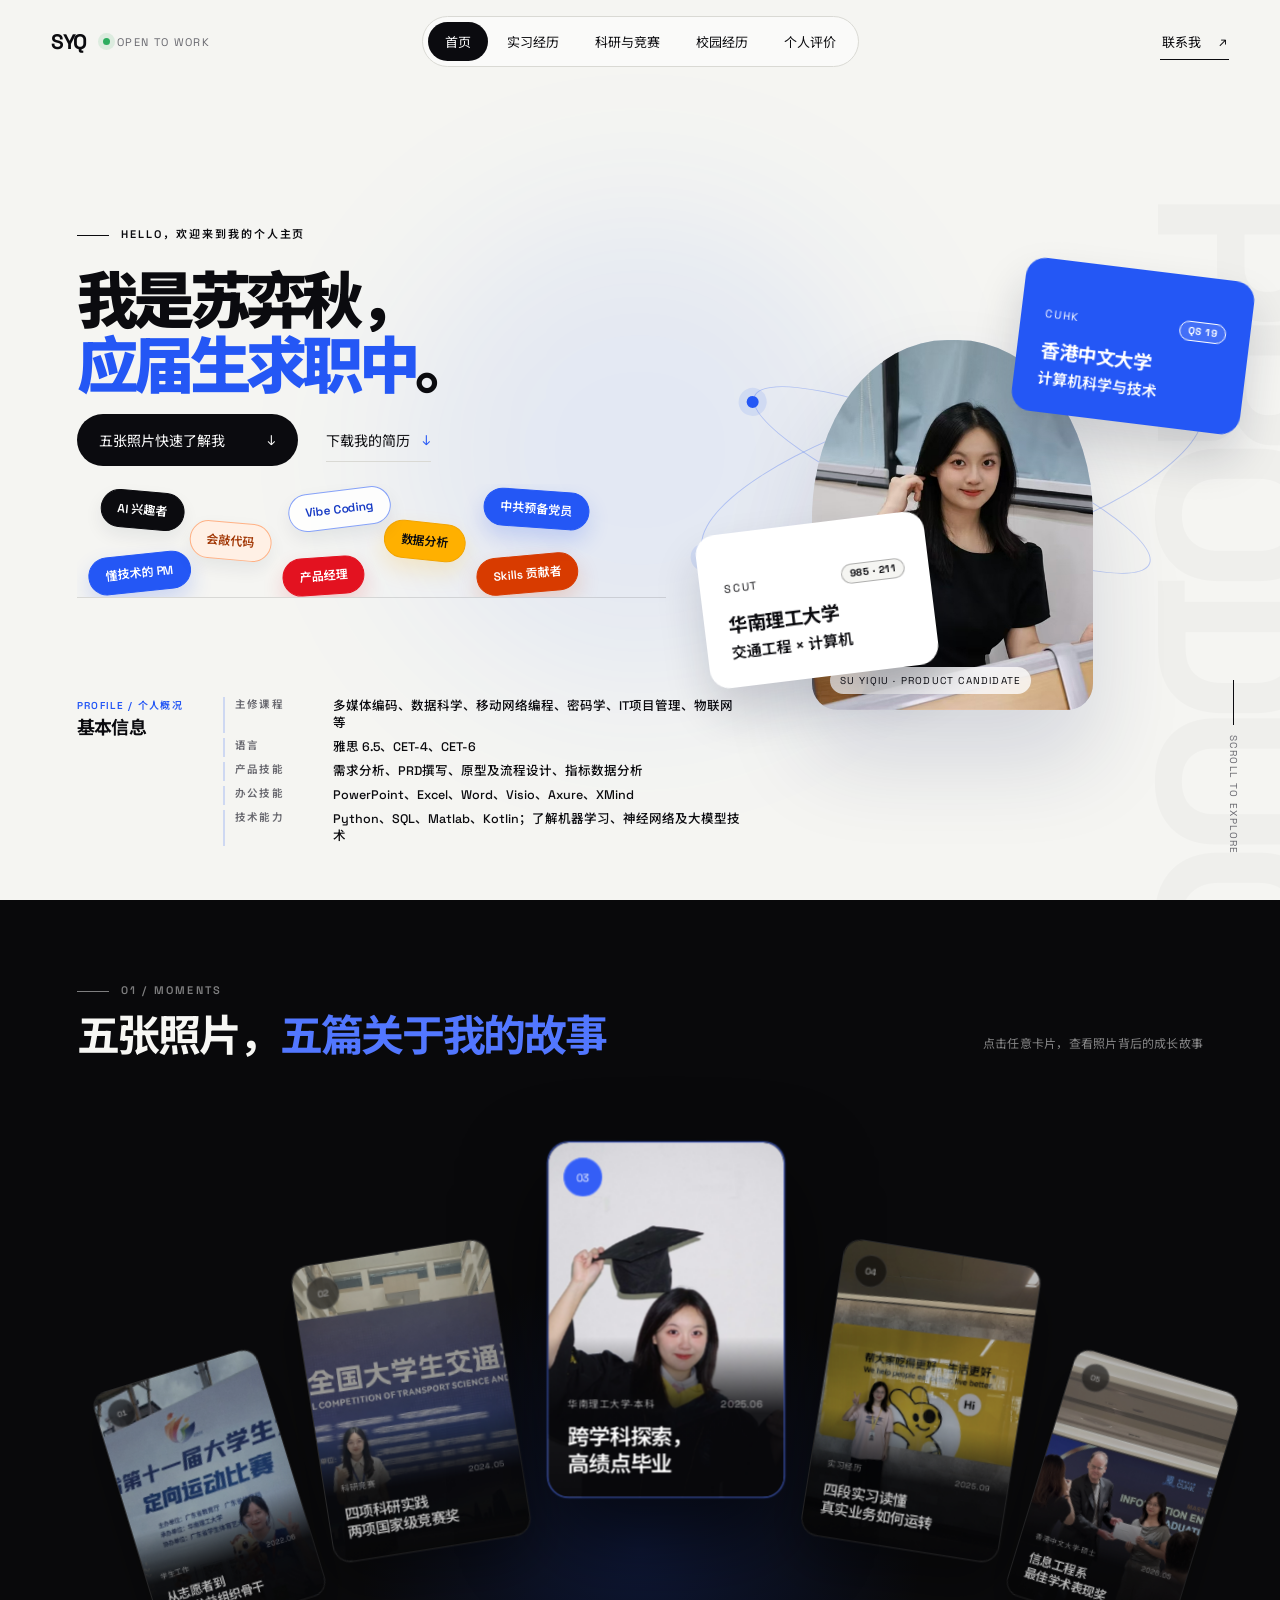
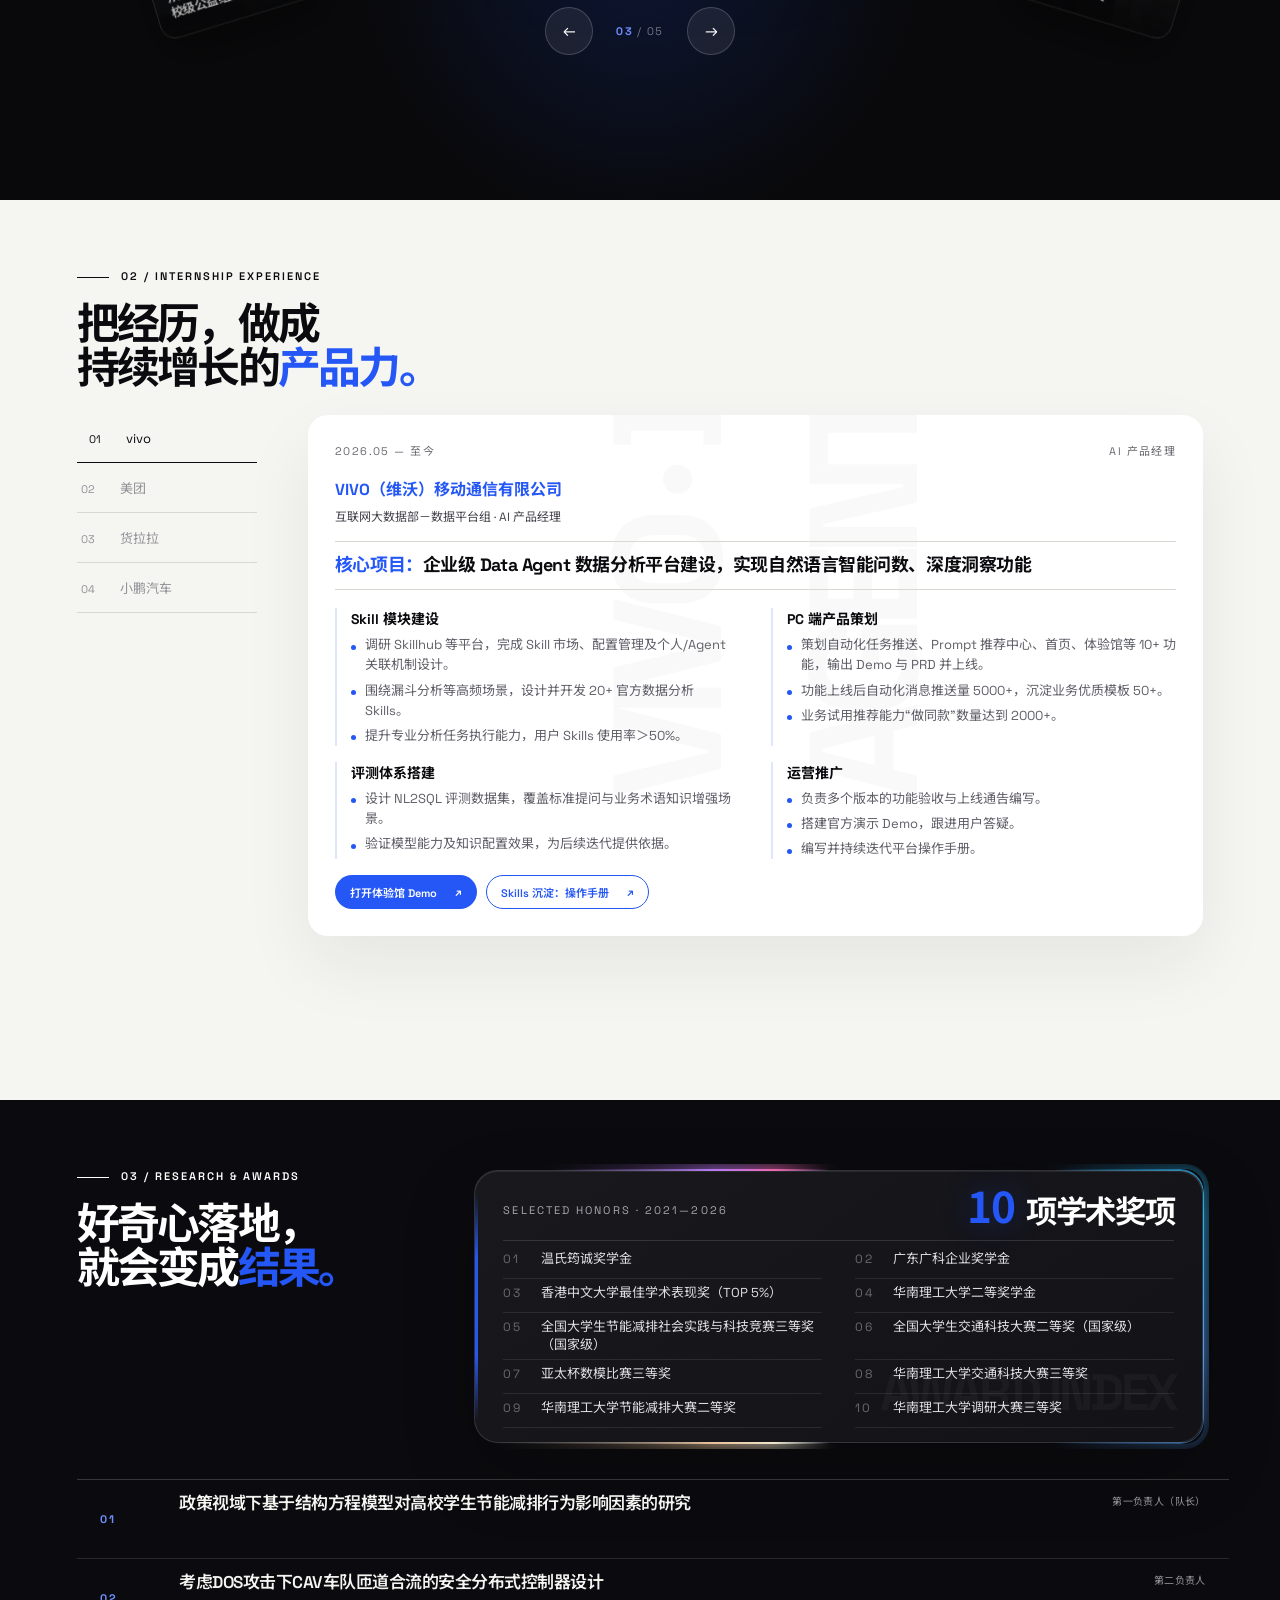
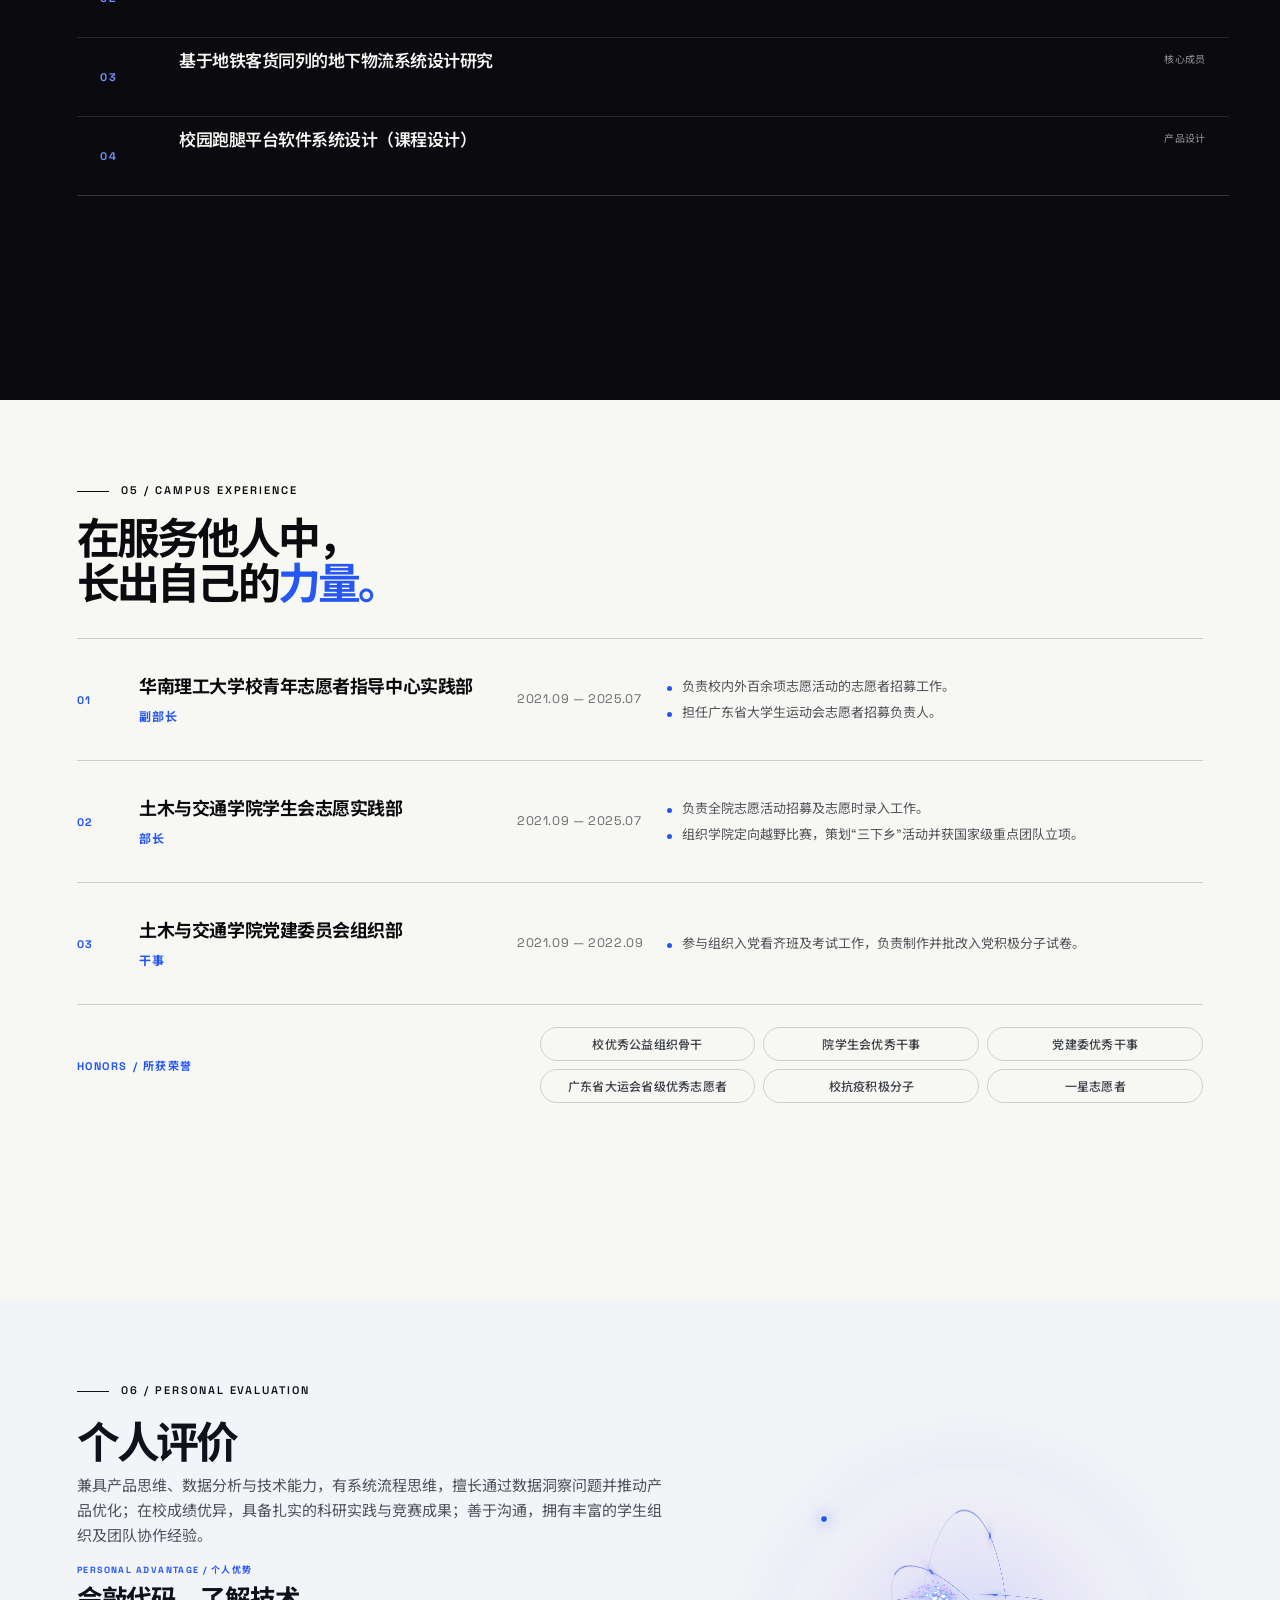
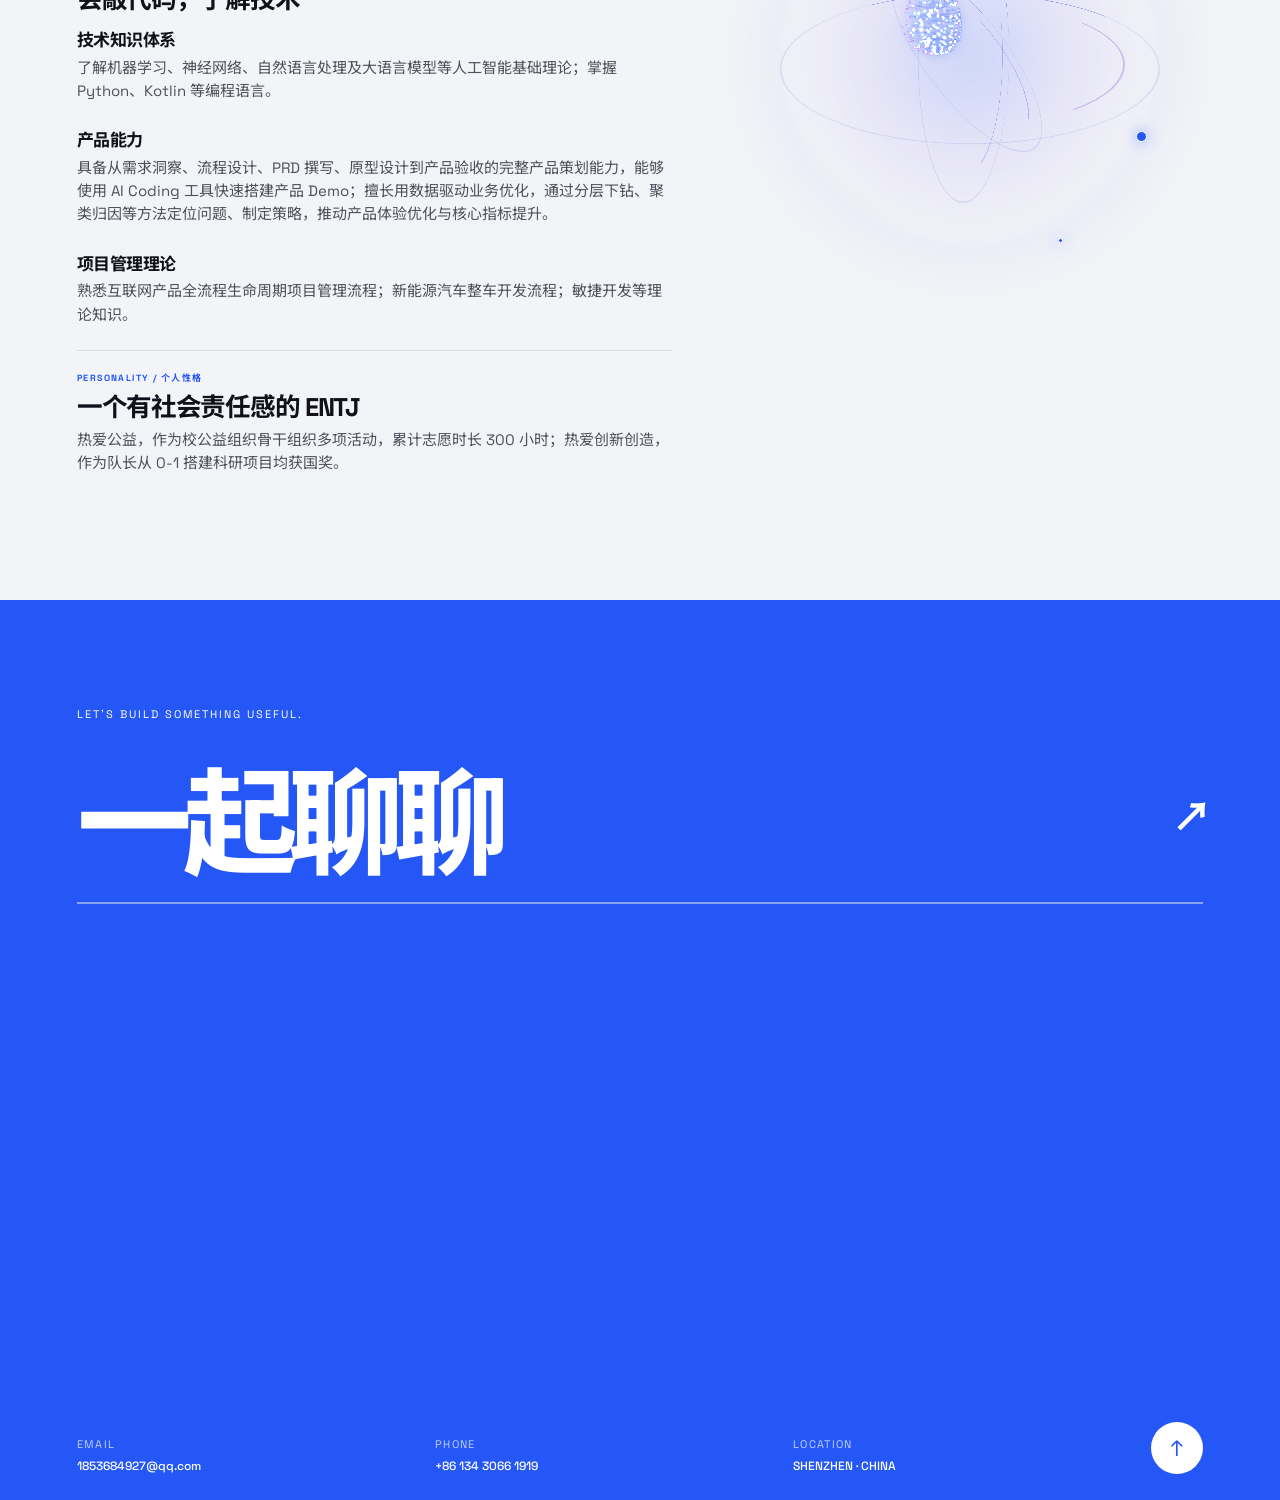
==== commit 5263384e: "fix: 移动端影集箭头切卡改为精确滚动，避免 scroll-snap 过冲跳卡" ====
--- a/index.html
+++ b/index.html
@@ -549,6 +549,6 @@
     </footer>
 
     <script src="assets/vendor/gsap.min.js"></script>
-    <script src="script.js?v=20260817-04"></script>
+    <script src="script.js?v=20260817-05"></script>
   </body>
 </html>
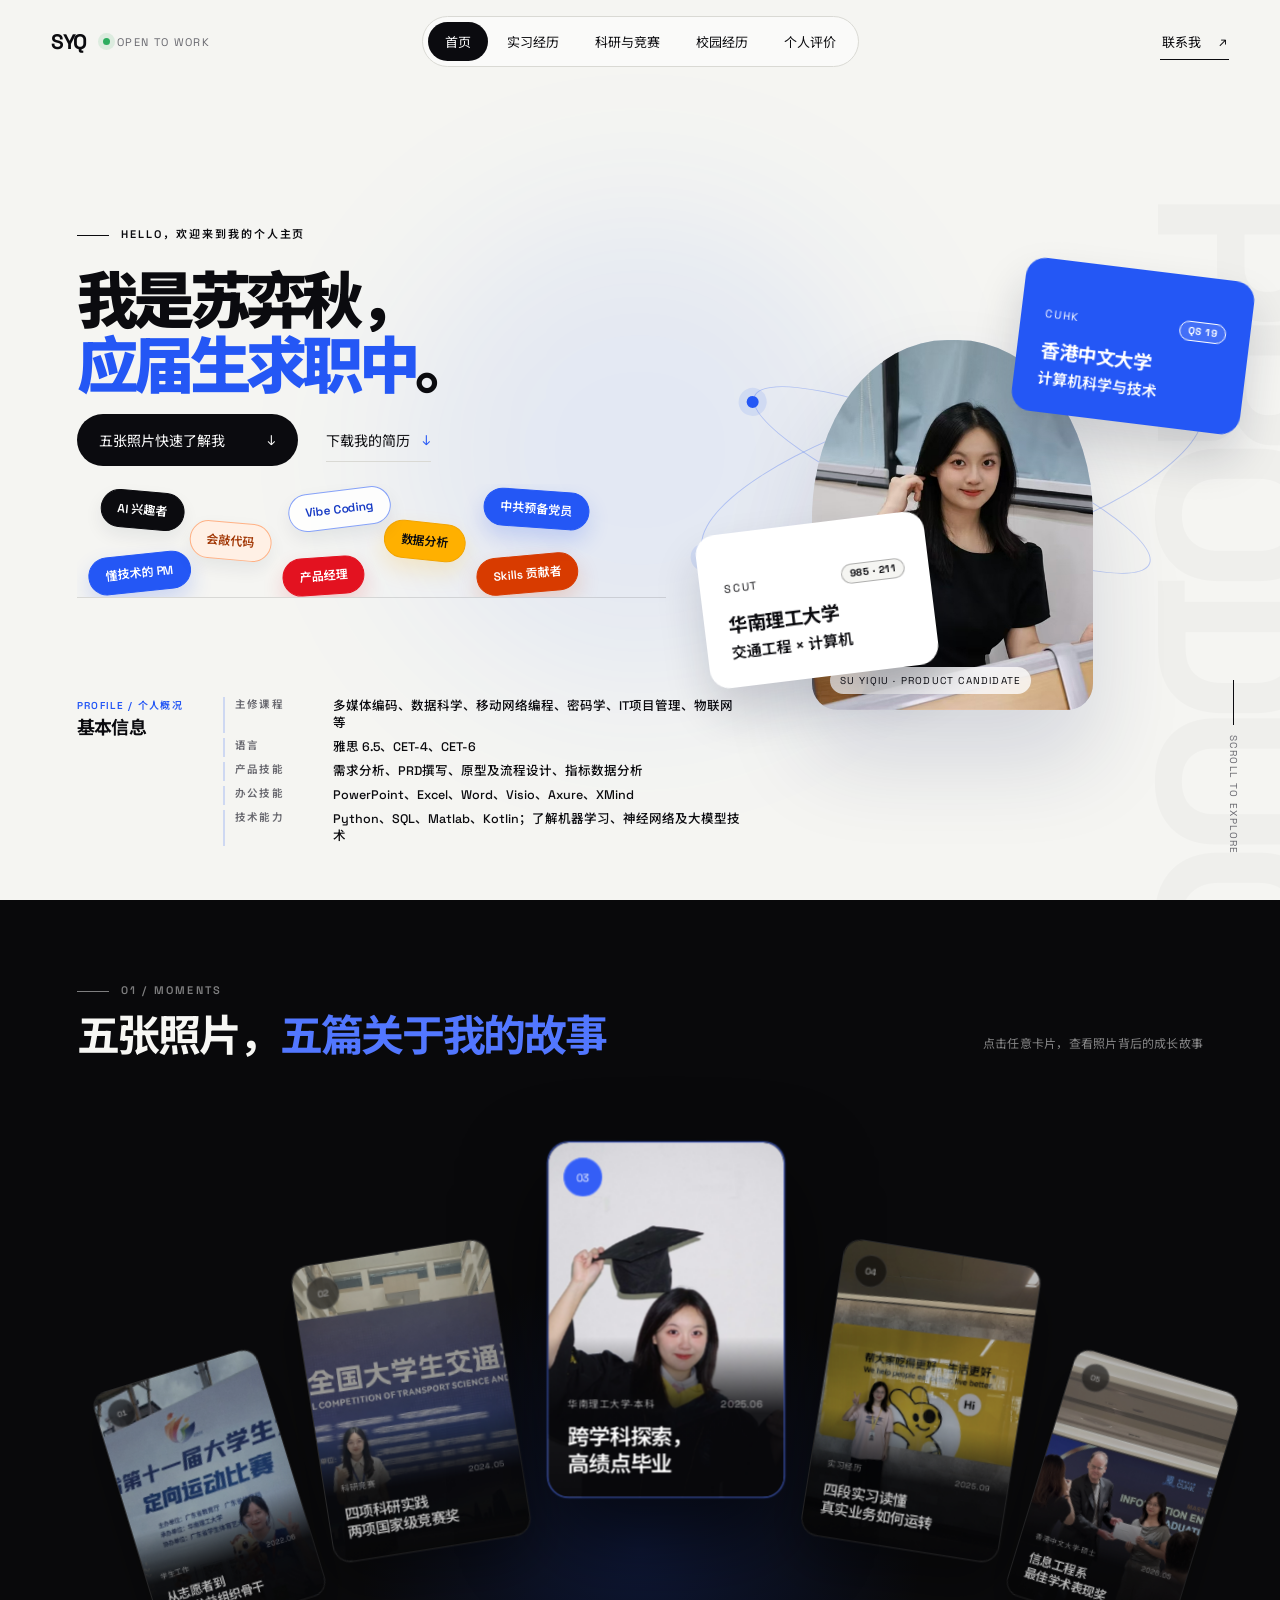
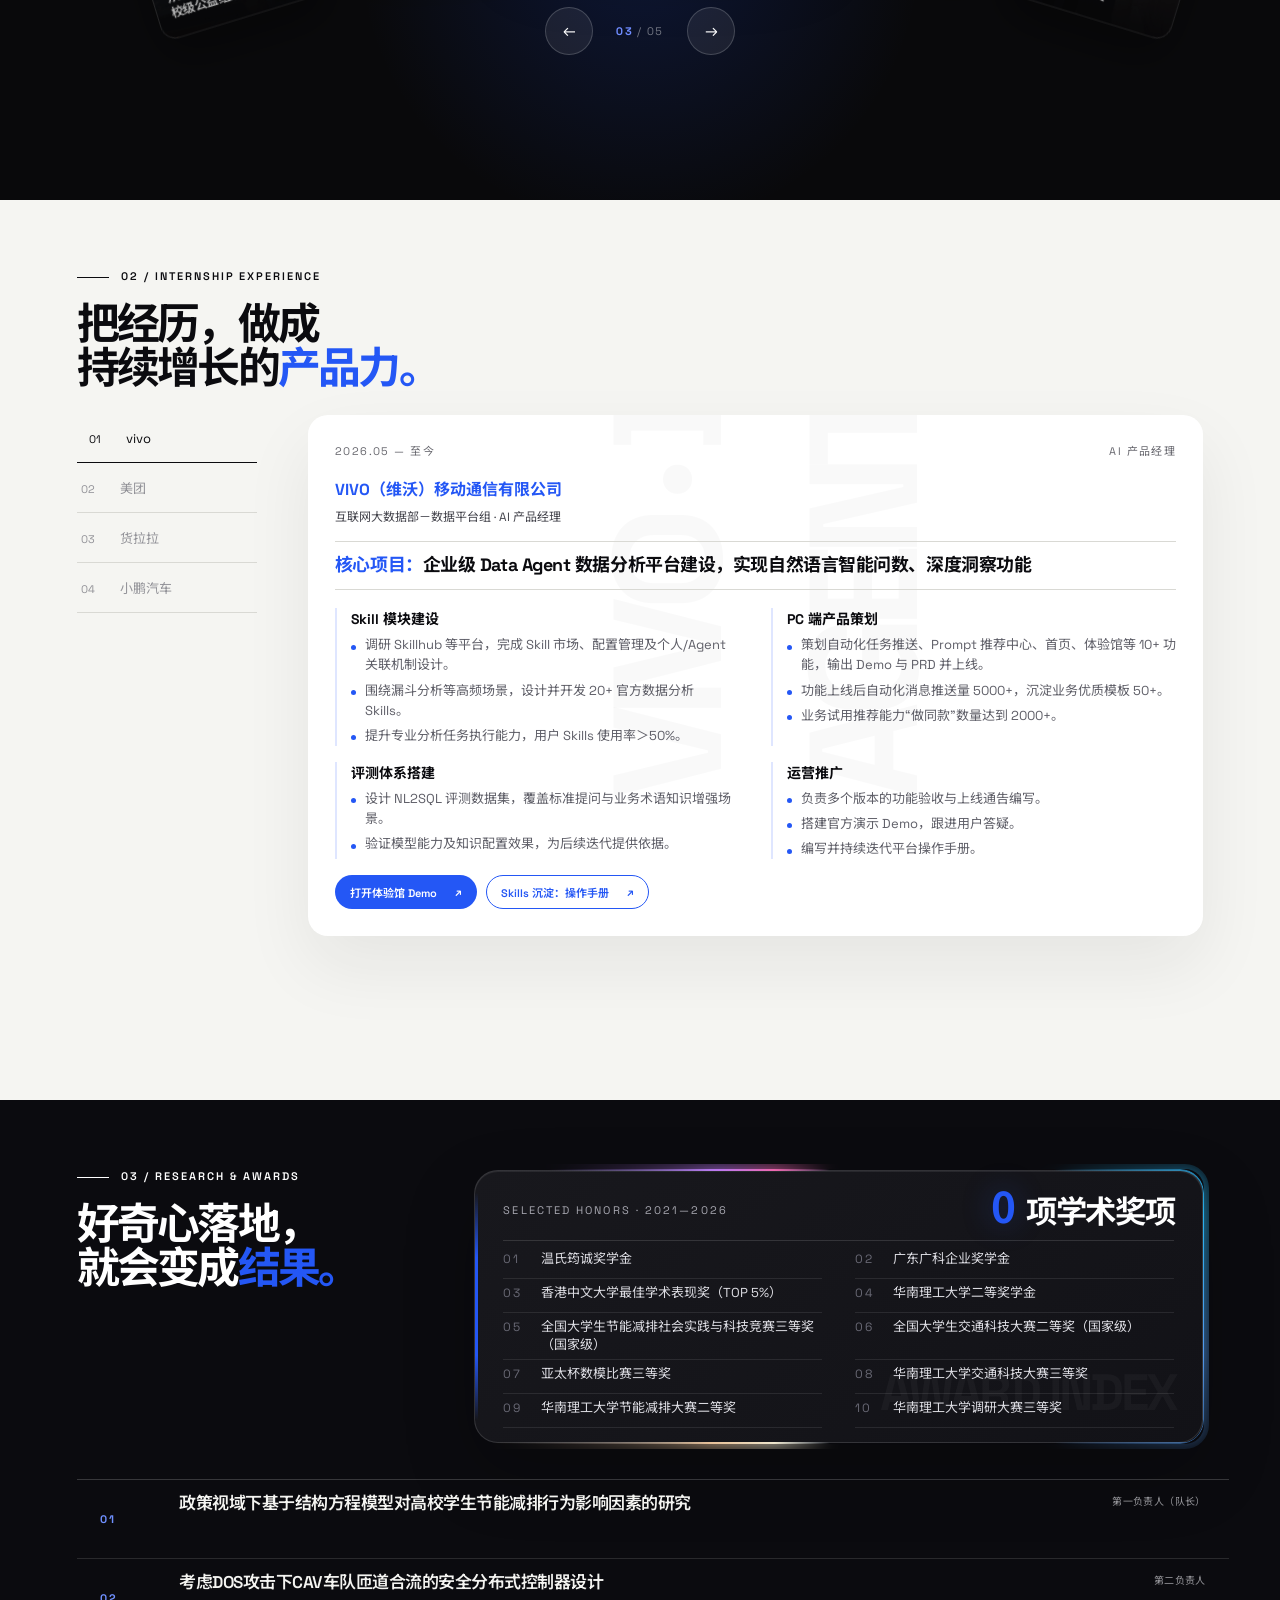
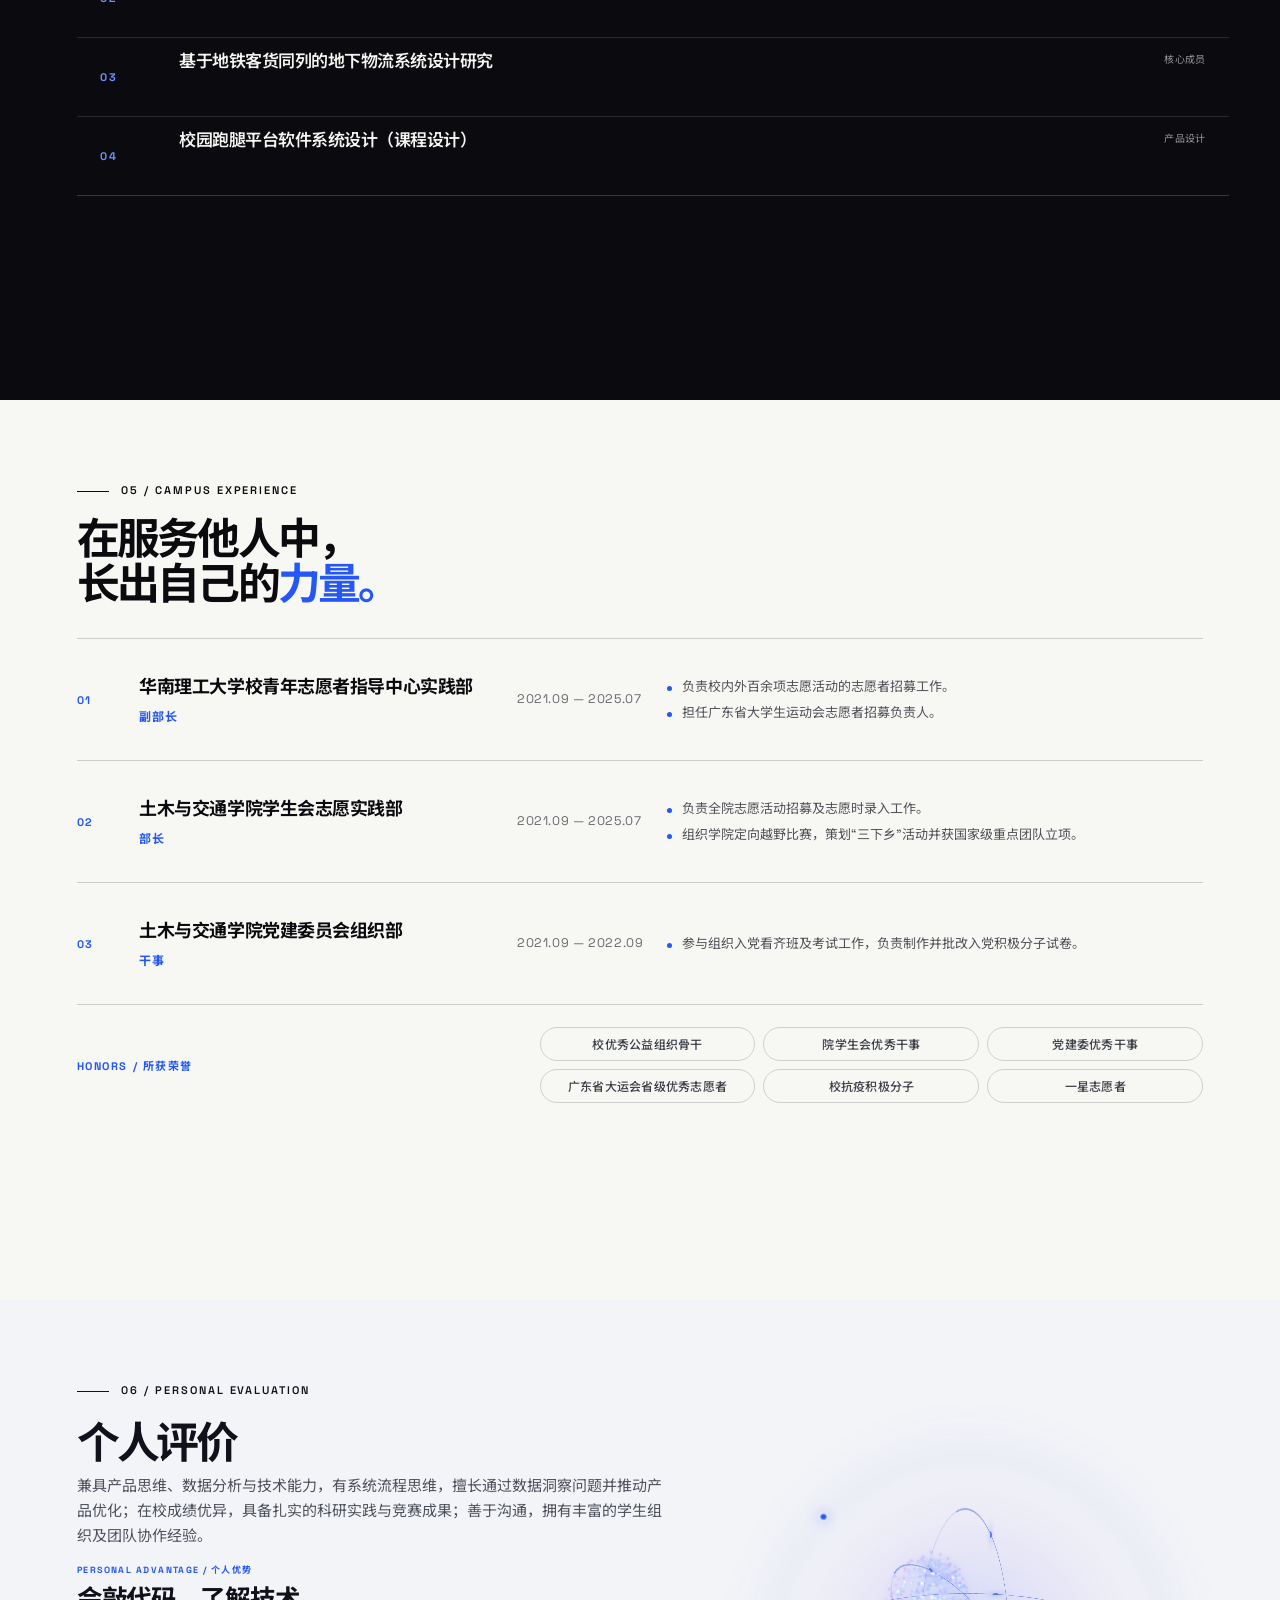
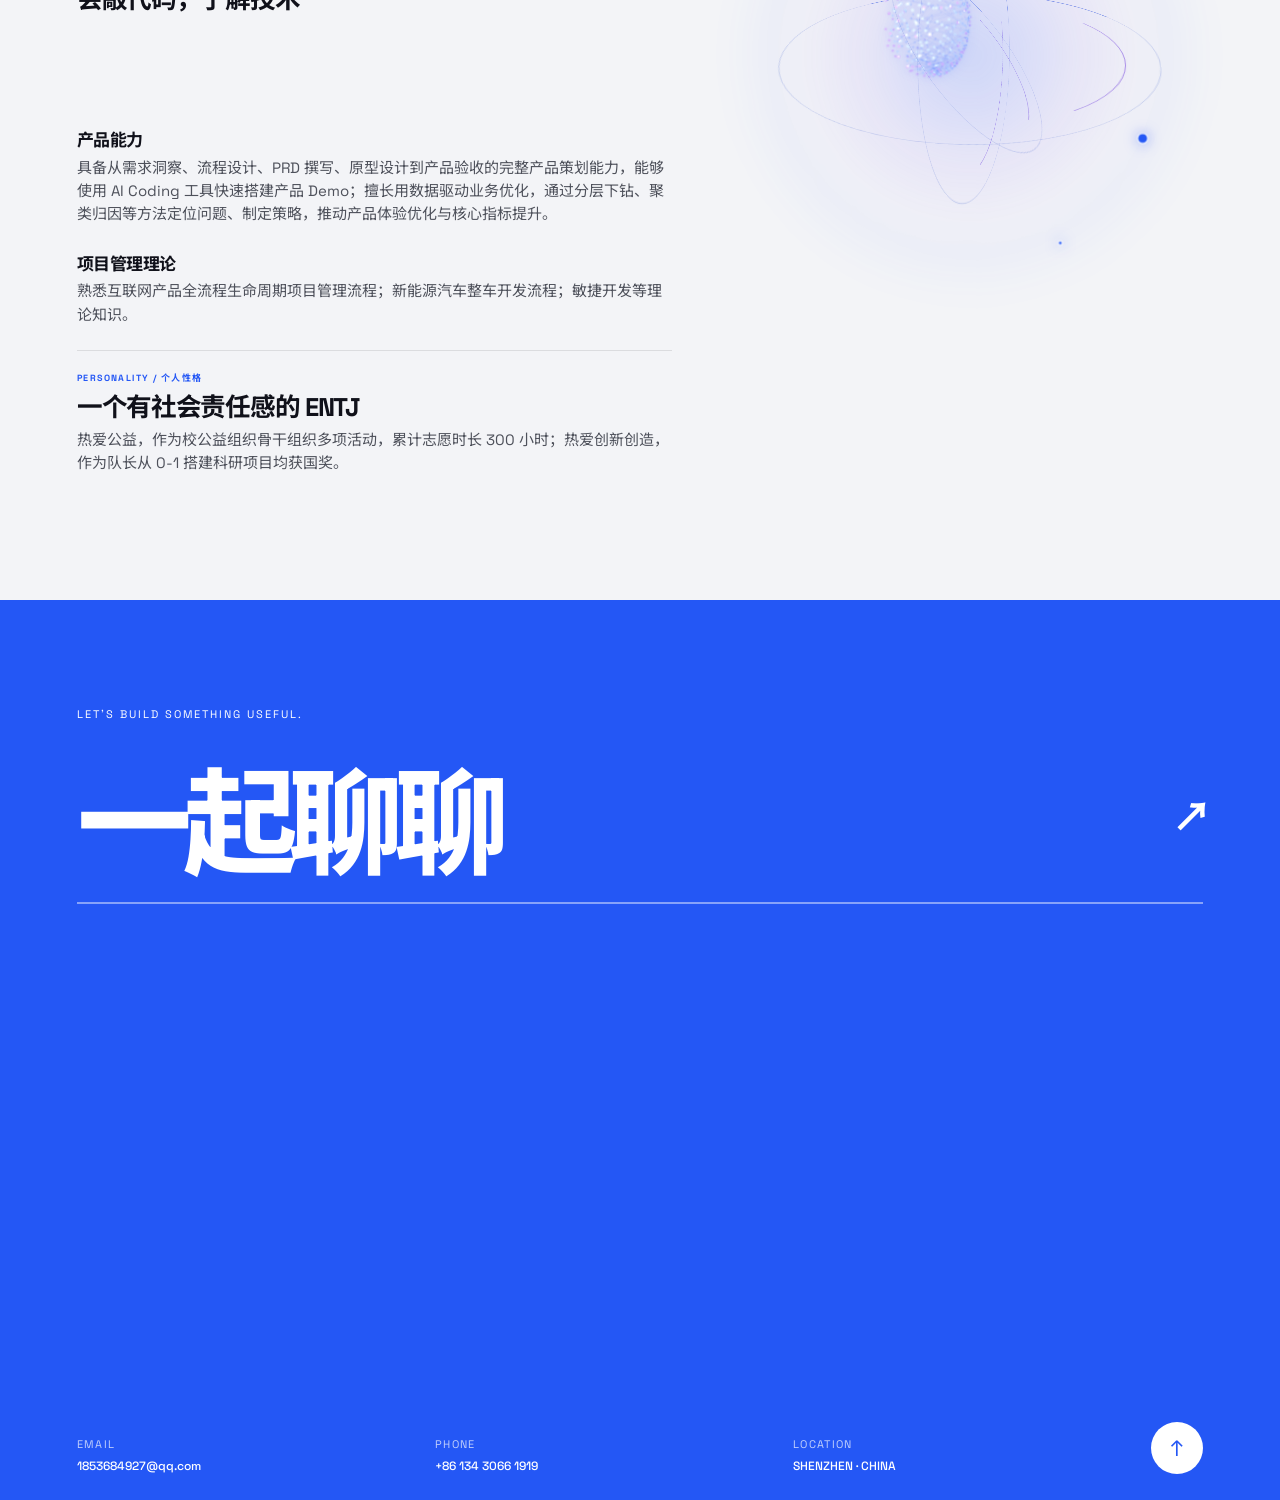
==== commit ba30c1b9: "fix: 移动端隐藏影集轨道焦点框，消除点击后的蓝色横线" ====
--- a/index.html
+++ b/index.html
@@ -9,7 +9,7 @@
     <link rel="preconnect" href="https://fonts.gstatic.com" crossorigin />
     <link href="https://fonts.googleapis.com/css2?family=Noto+Sans+SC:wght@400;500;600;700;900&family=Space+Grotesk:wght@400;500;600;700&display=swap" rel="stylesheet" />
     <link rel="stylesheet" href="styles.css?v=20260817-1" />
-    <link rel="stylesheet" href="moments-arc.css?v=20260817-1" />
+    <link rel="stylesheet" href="moments-arc.css?v=20260817-2" />
   </head>
   <body>
     <a class="skip-link" href="#main">跳到主要内容</a>
--- a/moments-arc.css
+++ b/moments-arc.css
@@ -232,6 +232,13 @@
   }
   .gallery-track::before,
   .gallery-track::after { display: none; }
+
+  /* 移动端点击后 track/trigger 会拿到焦点，桌面端的蓝色 focus outline 会显示为
+     一条横贯全宽的蓝线，触屏操作不需要焦点框，这里关掉（桌面端保留无障碍焦点样式） */
+  .gallery-track:focus,
+  .gallery-track:focus-visible,
+  .gallery-track .story-trigger:focus,
+  .gallery-track .story-trigger:focus-visible { outline: none; }
 
   .gallery-card,
   .gallery-card:first-child,
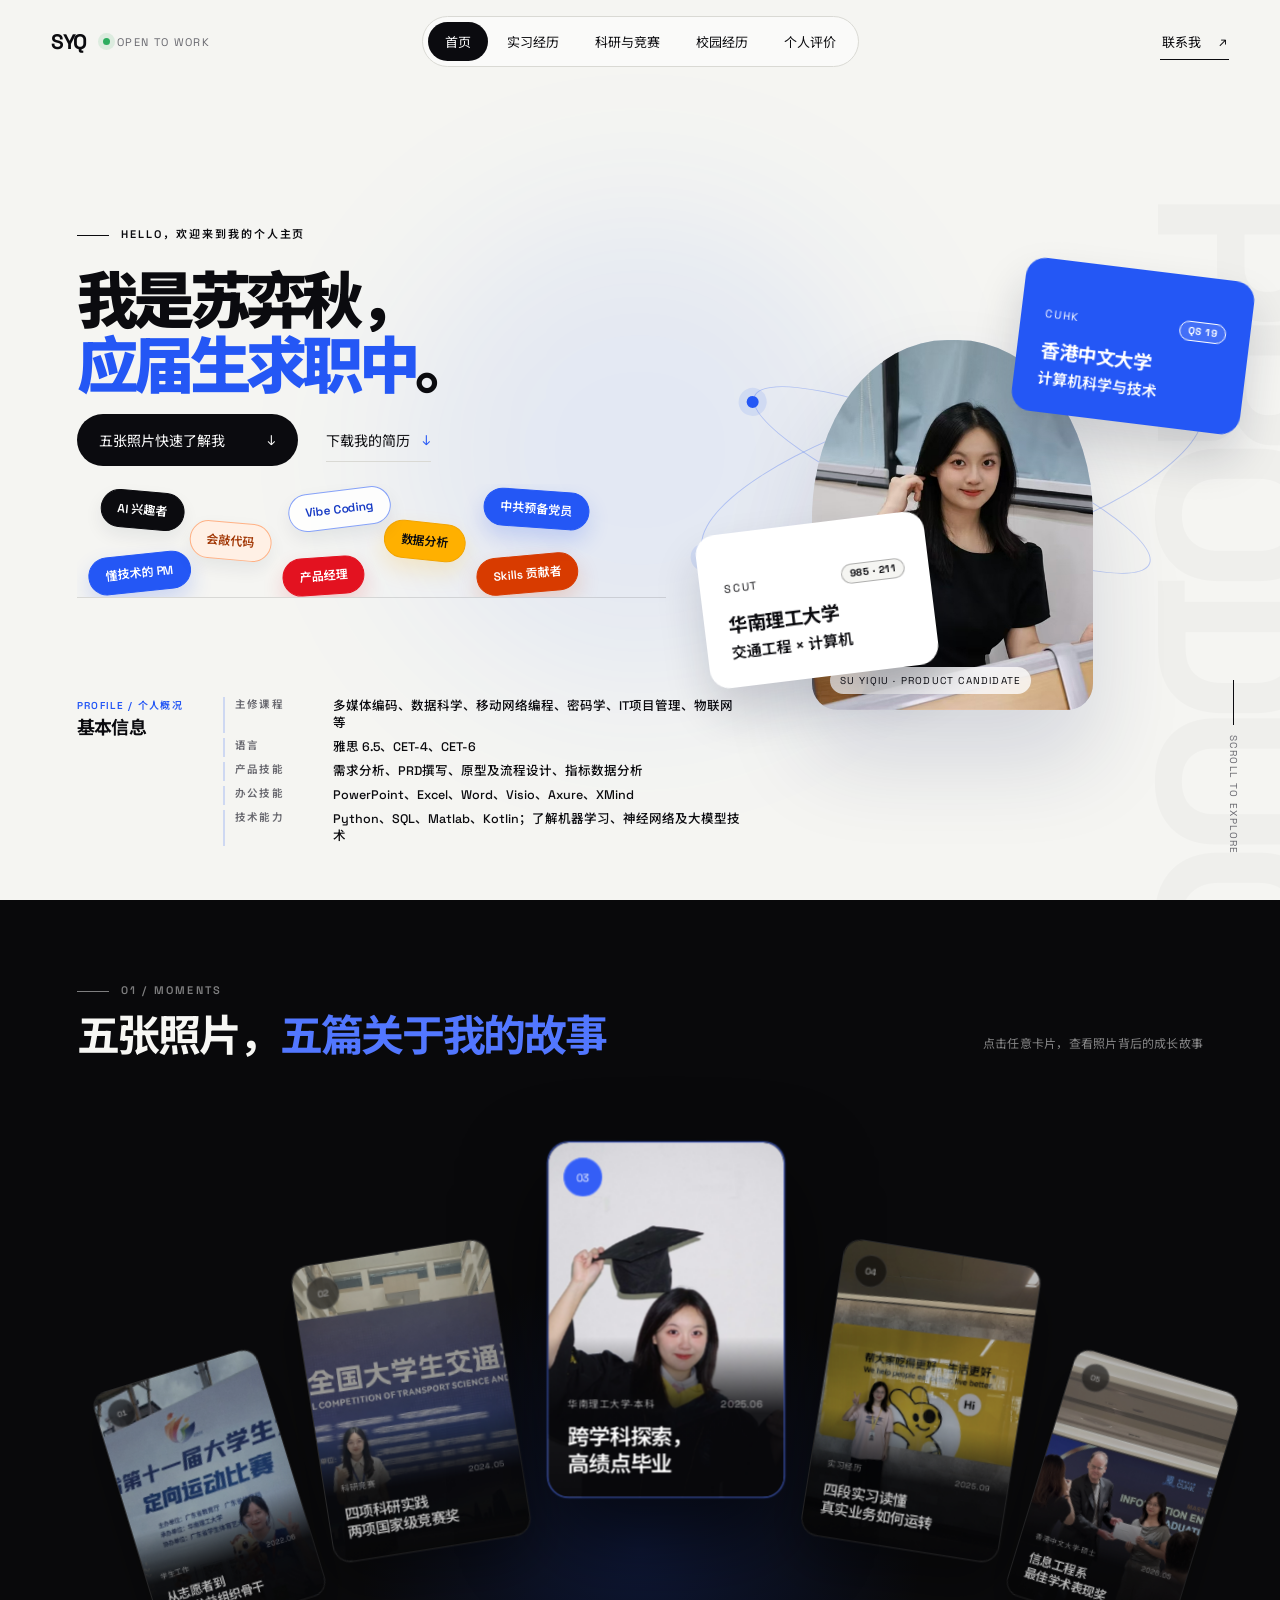
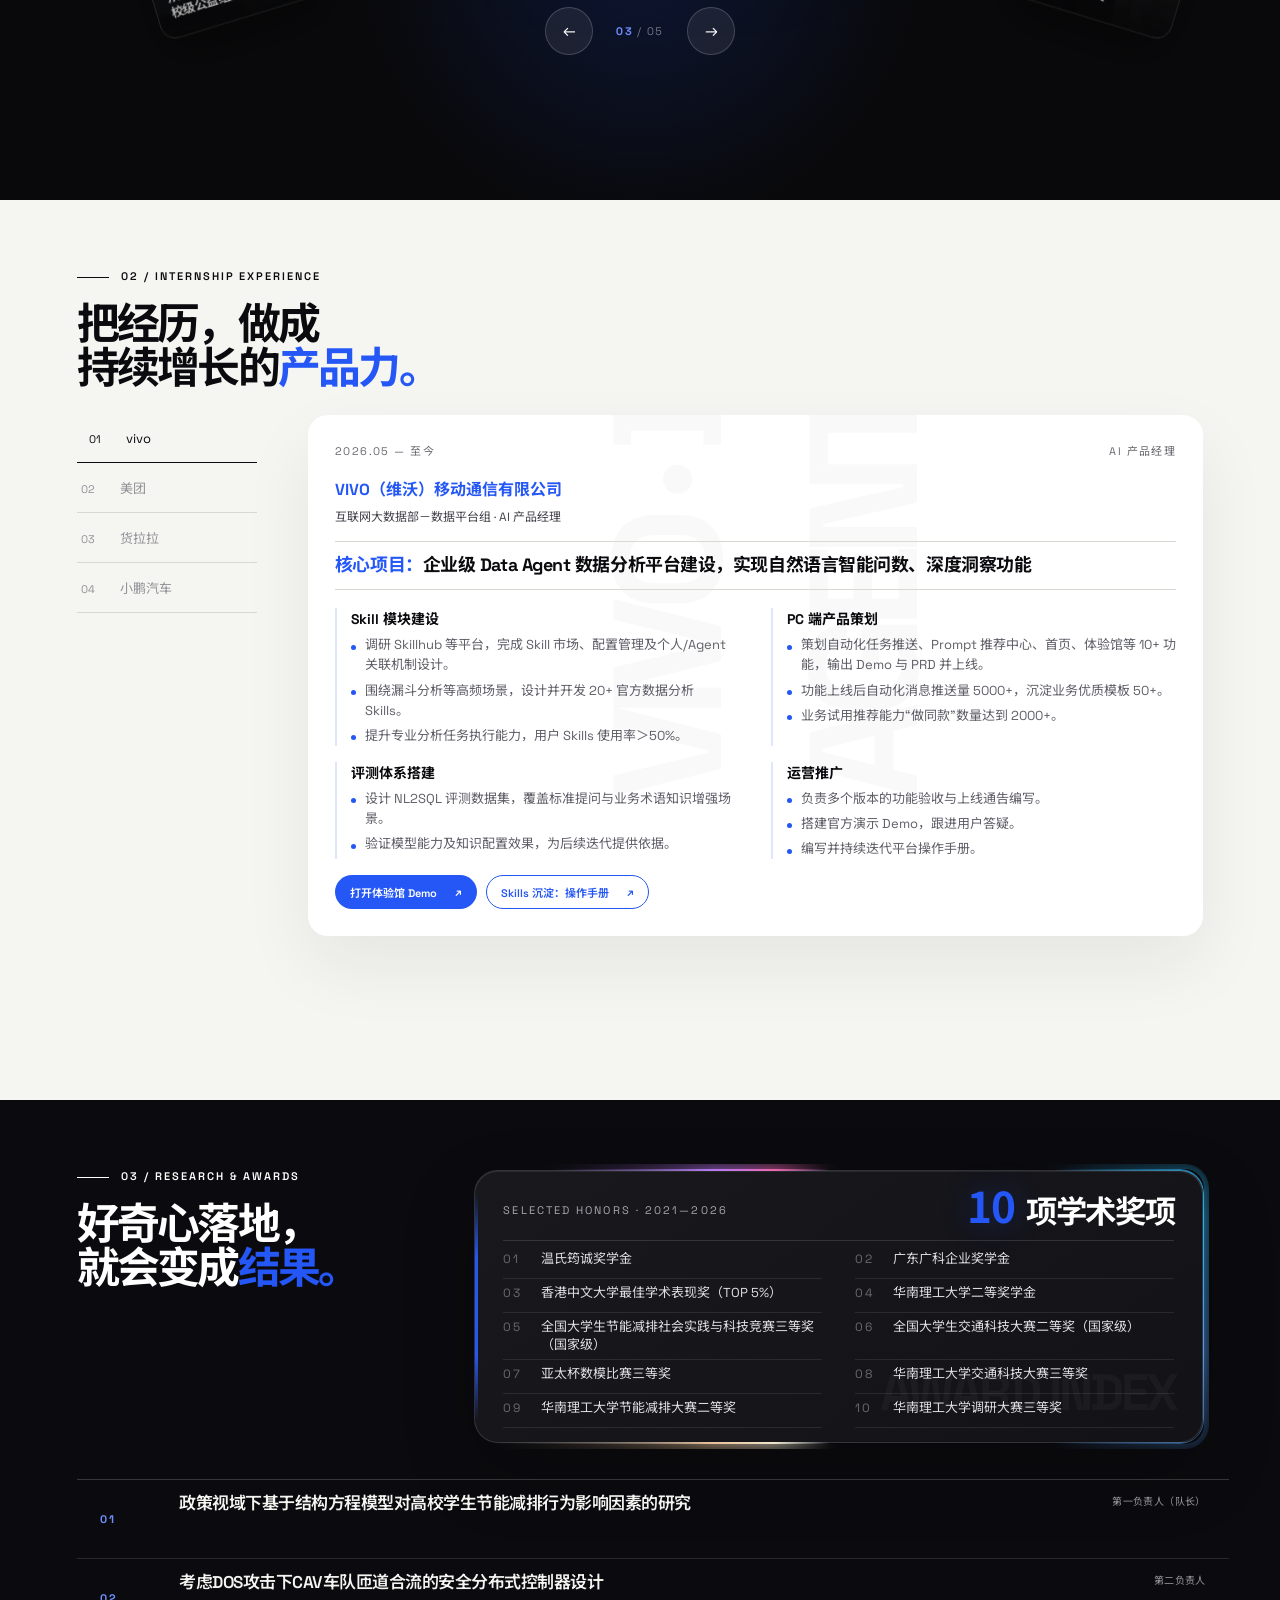
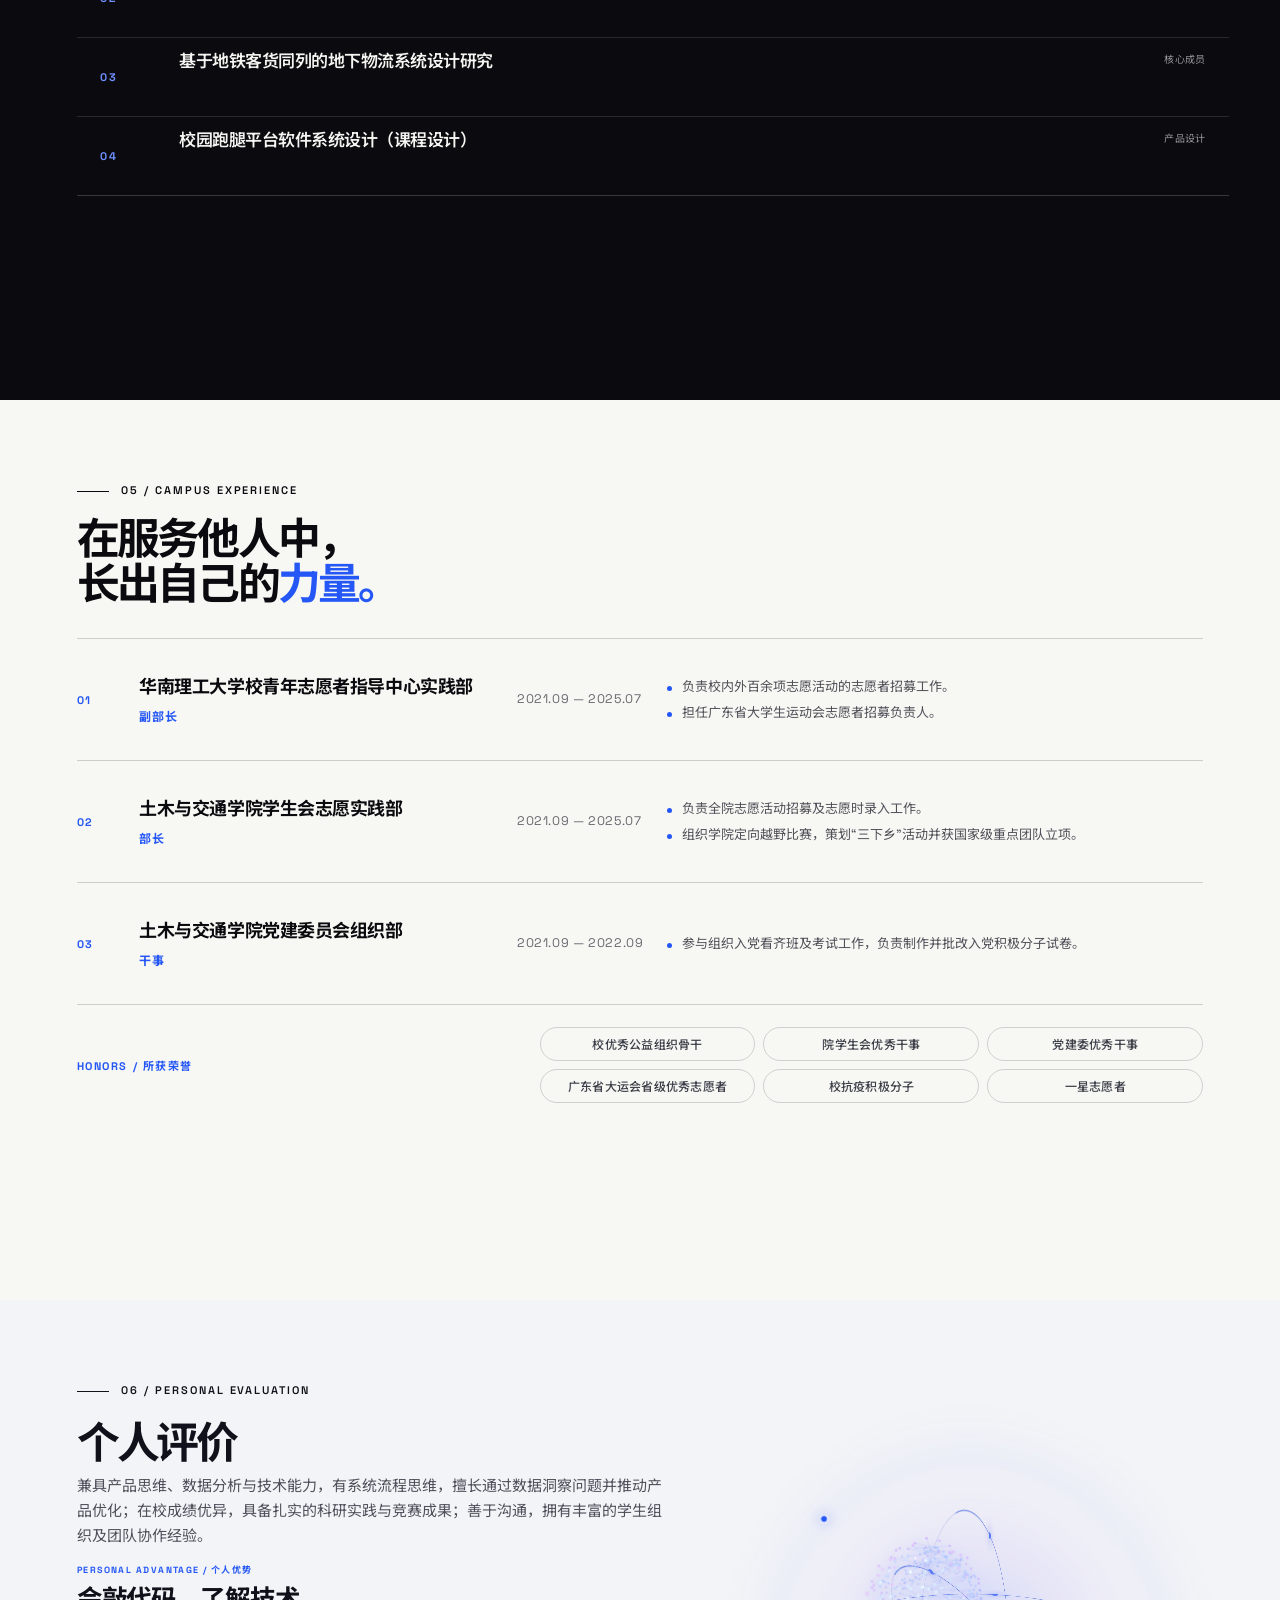
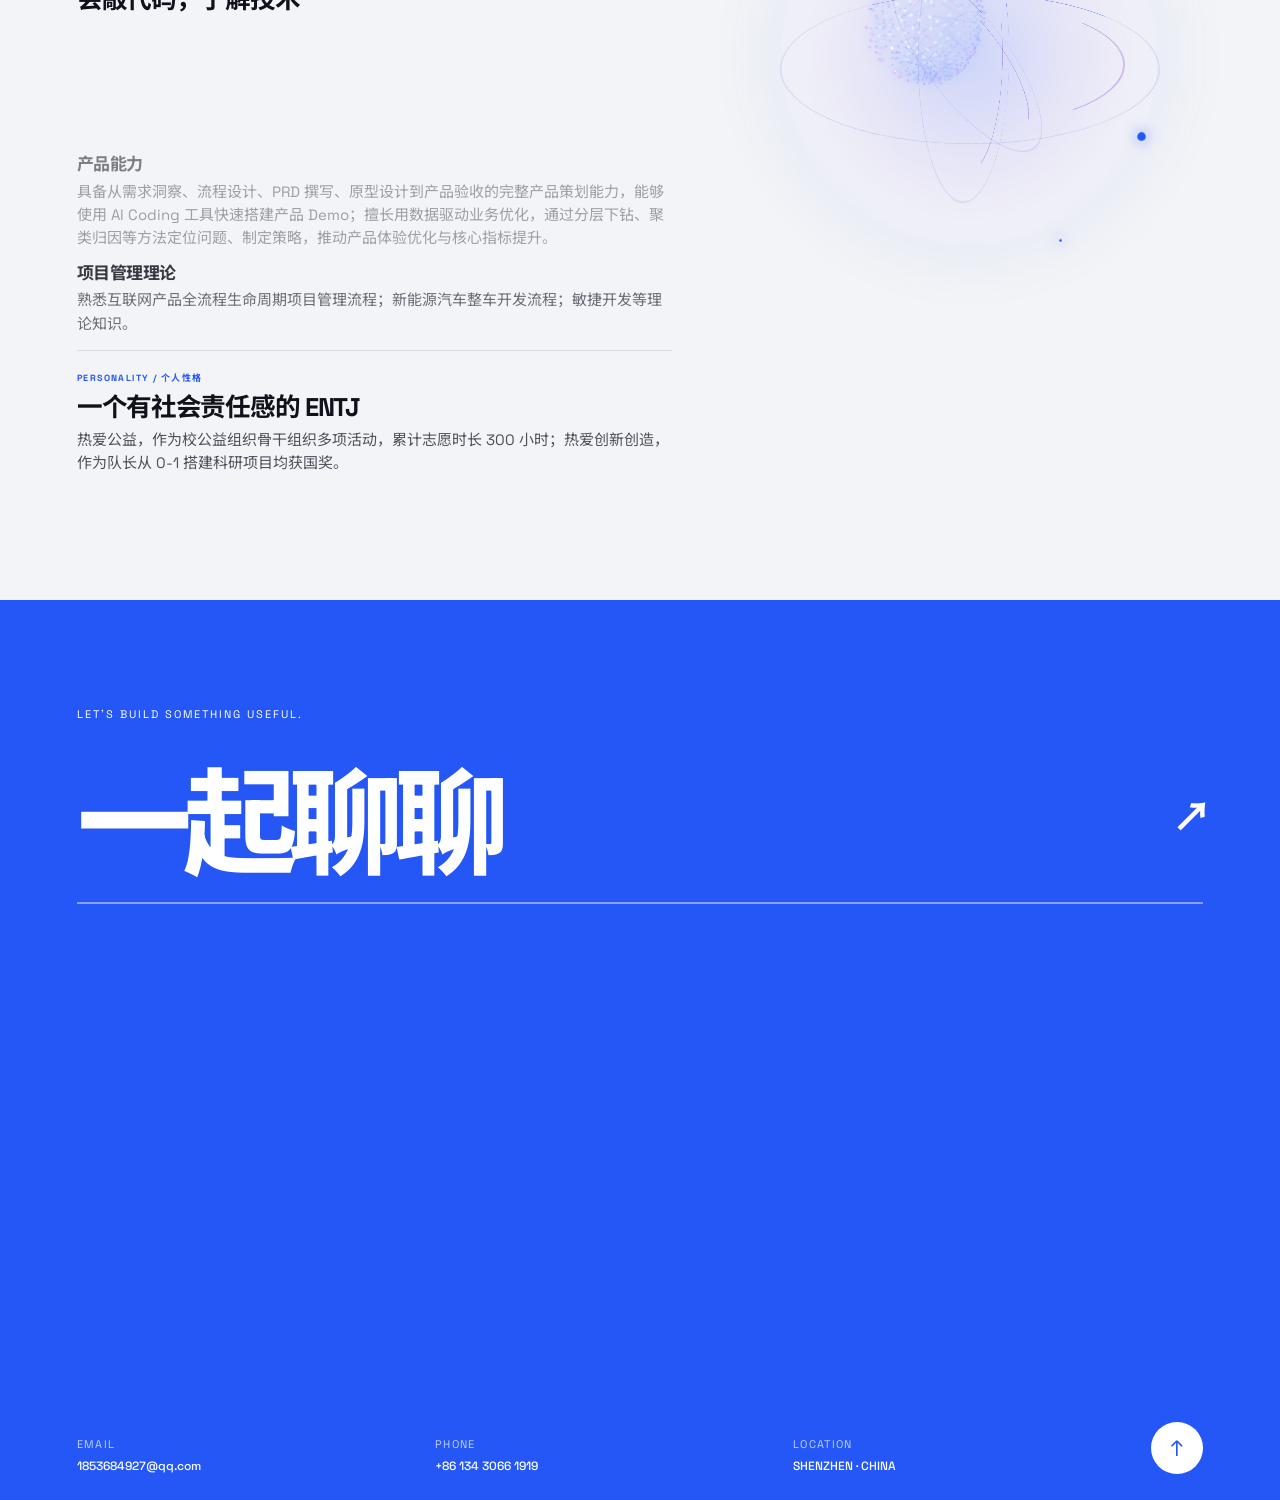
==== commit 8fcfe6a7: "update: 首页与脚本细节调整 + bump 资源版本号" ====
--- a/index.html
+++ b/index.html
@@ -8,7 +8,7 @@
     <link rel="preconnect" href="https://fonts.googleapis.com" />
     <link rel="preconnect" href="https://fonts.gstatic.com" crossorigin />
     <link href="https://fonts.googleapis.com/css2?family=Noto+Sans+SC:wght@400;500;600;700;900&family=Space+Grotesk:wght@400;500;600;700&display=swap" rel="stylesheet" />
-    <link rel="stylesheet" href="styles.css?v=20260817-1" />
+    <link rel="stylesheet" href="styles.css?v=20260817-2" />
     <link rel="stylesheet" href="moments-arc.css?v=20260817-2" />
   </head>
   <body>
@@ -549,6 +549,6 @@
     </footer>
 
     <script src="assets/vendor/gsap.min.js"></script>
-    <script src="script.js?v=20260817-05"></script>
+    <script src="script.js?v=20260817-06"></script>
   </body>
 </html>
--- a/styles.css
+++ b/styles.css
@@ -968,8 +968,8 @@
   .interest-chip:nth-child(6) { left: 61%; top: 12%; }
   .interest-chip:nth-child(7) { left: 31%; top: 12%; }
   .interest-chip:nth-child(8) { left: 1%; top: 11%; }
-  .hero-visual { height: 470px; }
-  .portrait-frame { width: min(80vw, 340px); aspect-ratio: .8; border-radius: 44% 44% 28px 28px; }
+  .hero-visual { height: auto; min-height: 0; display: flex; justify-content: center; align-items: flex-end; }
+  .portrait-frame { position: relative; bottom: auto; width: min(80vw, 340px); aspect-ratio: .8; border-radius: 44% 44% 28px 28px; }
   .portrait-photo { object-position: center center; }
   .card-cuhk { right: -5px; top: 3%; }
   .card-scut { left: -5px; bottom: 3%; }
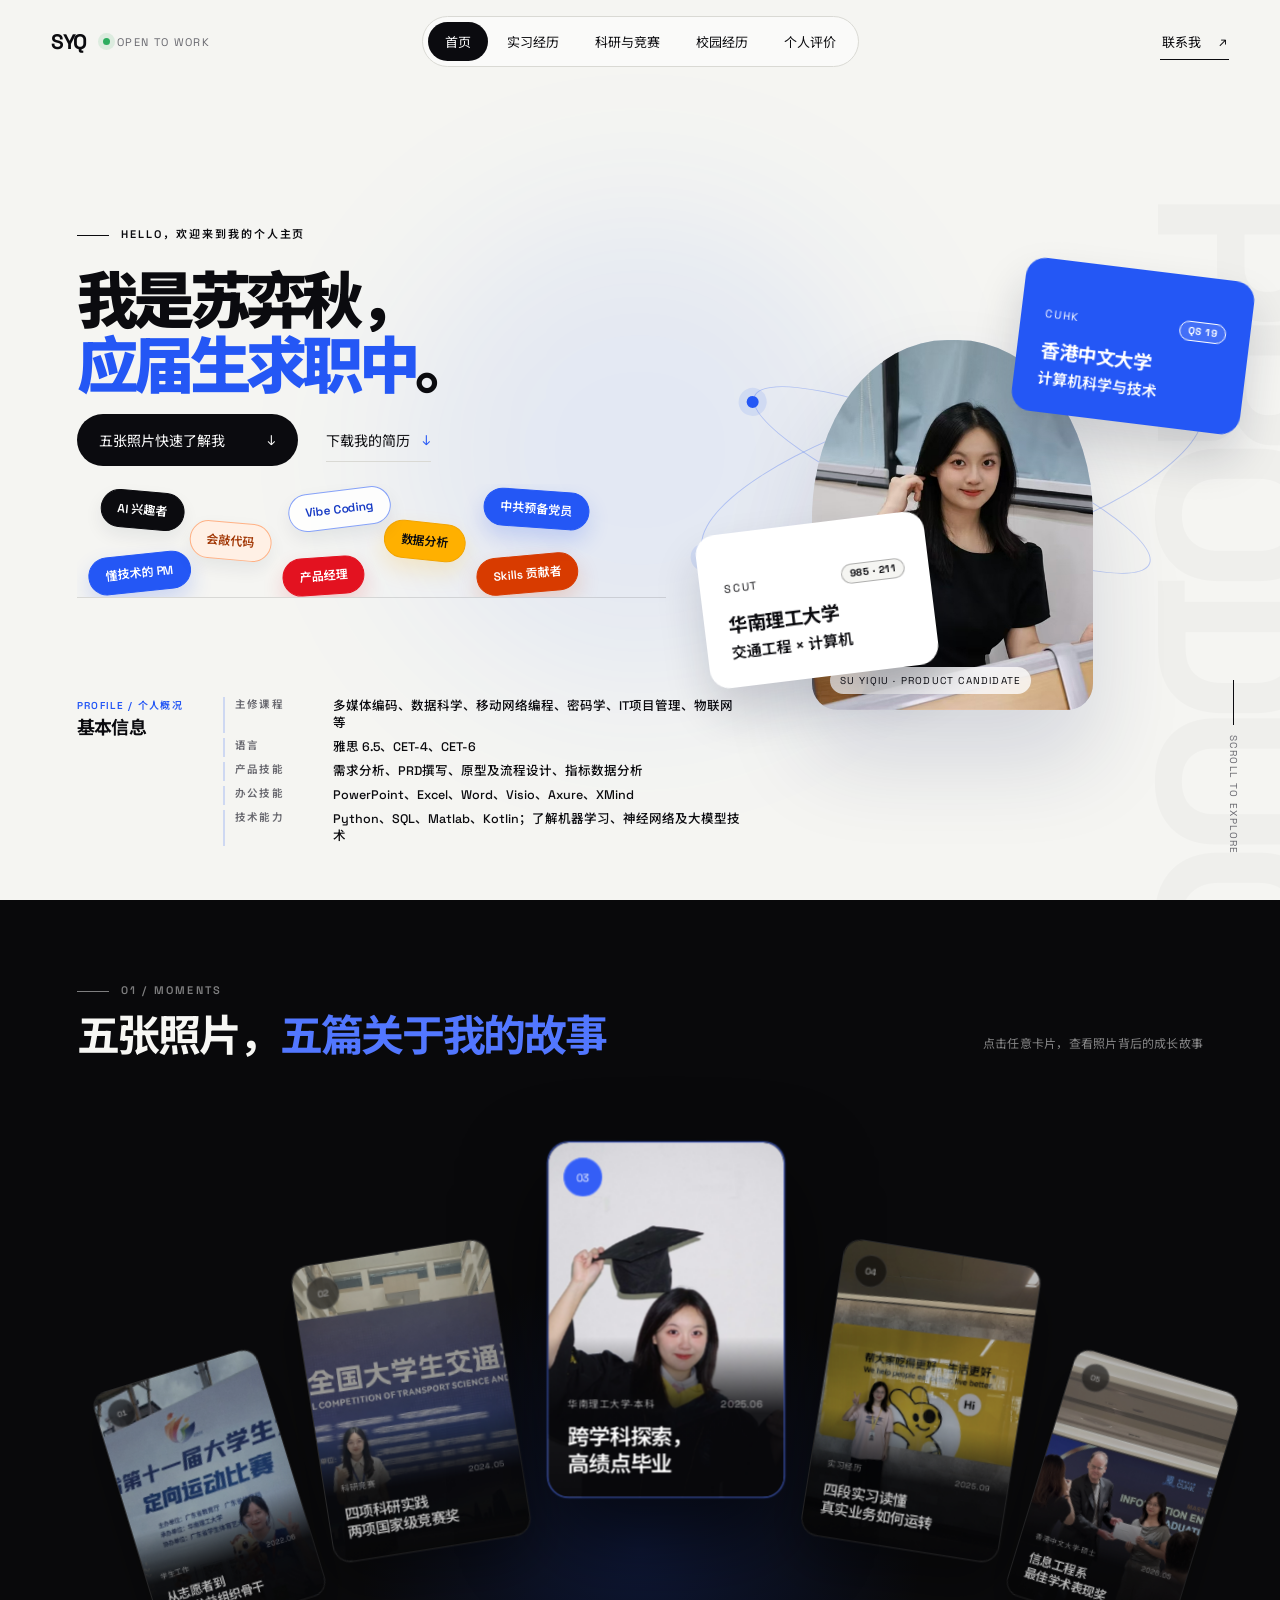
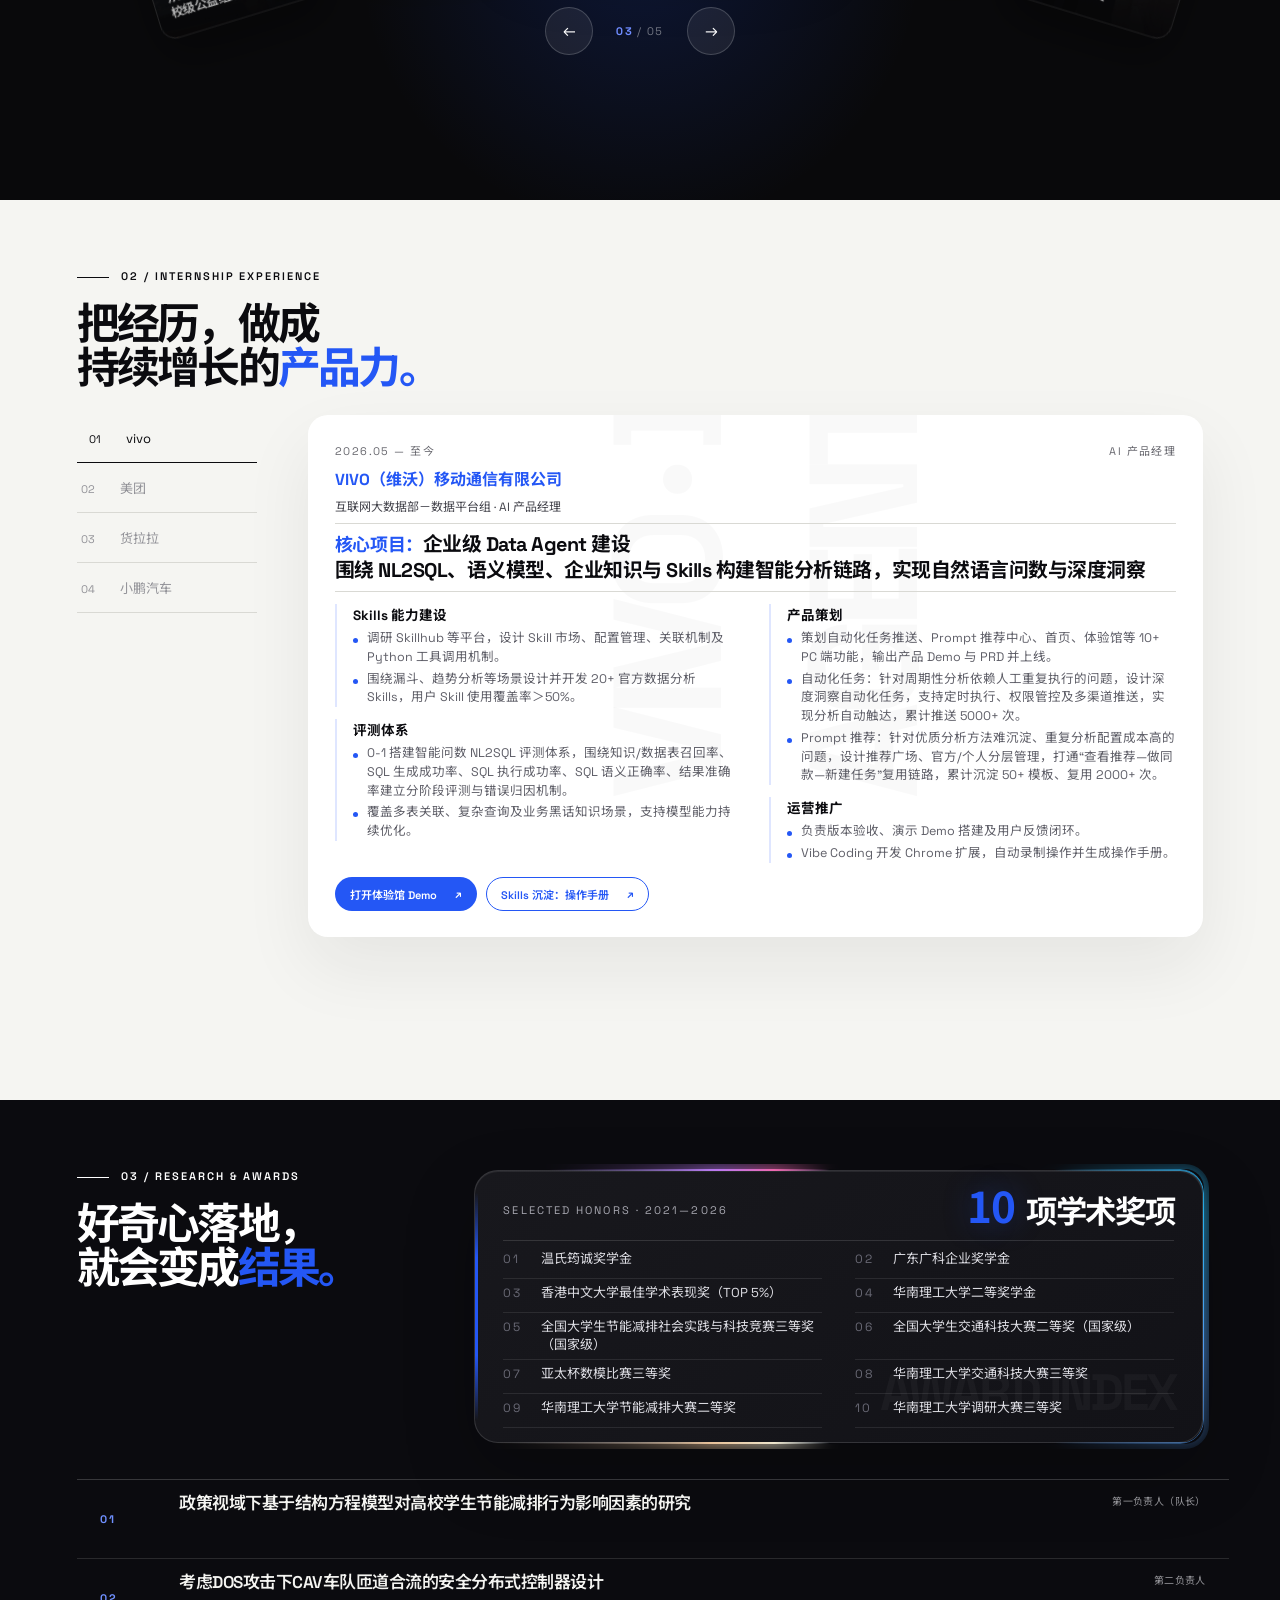
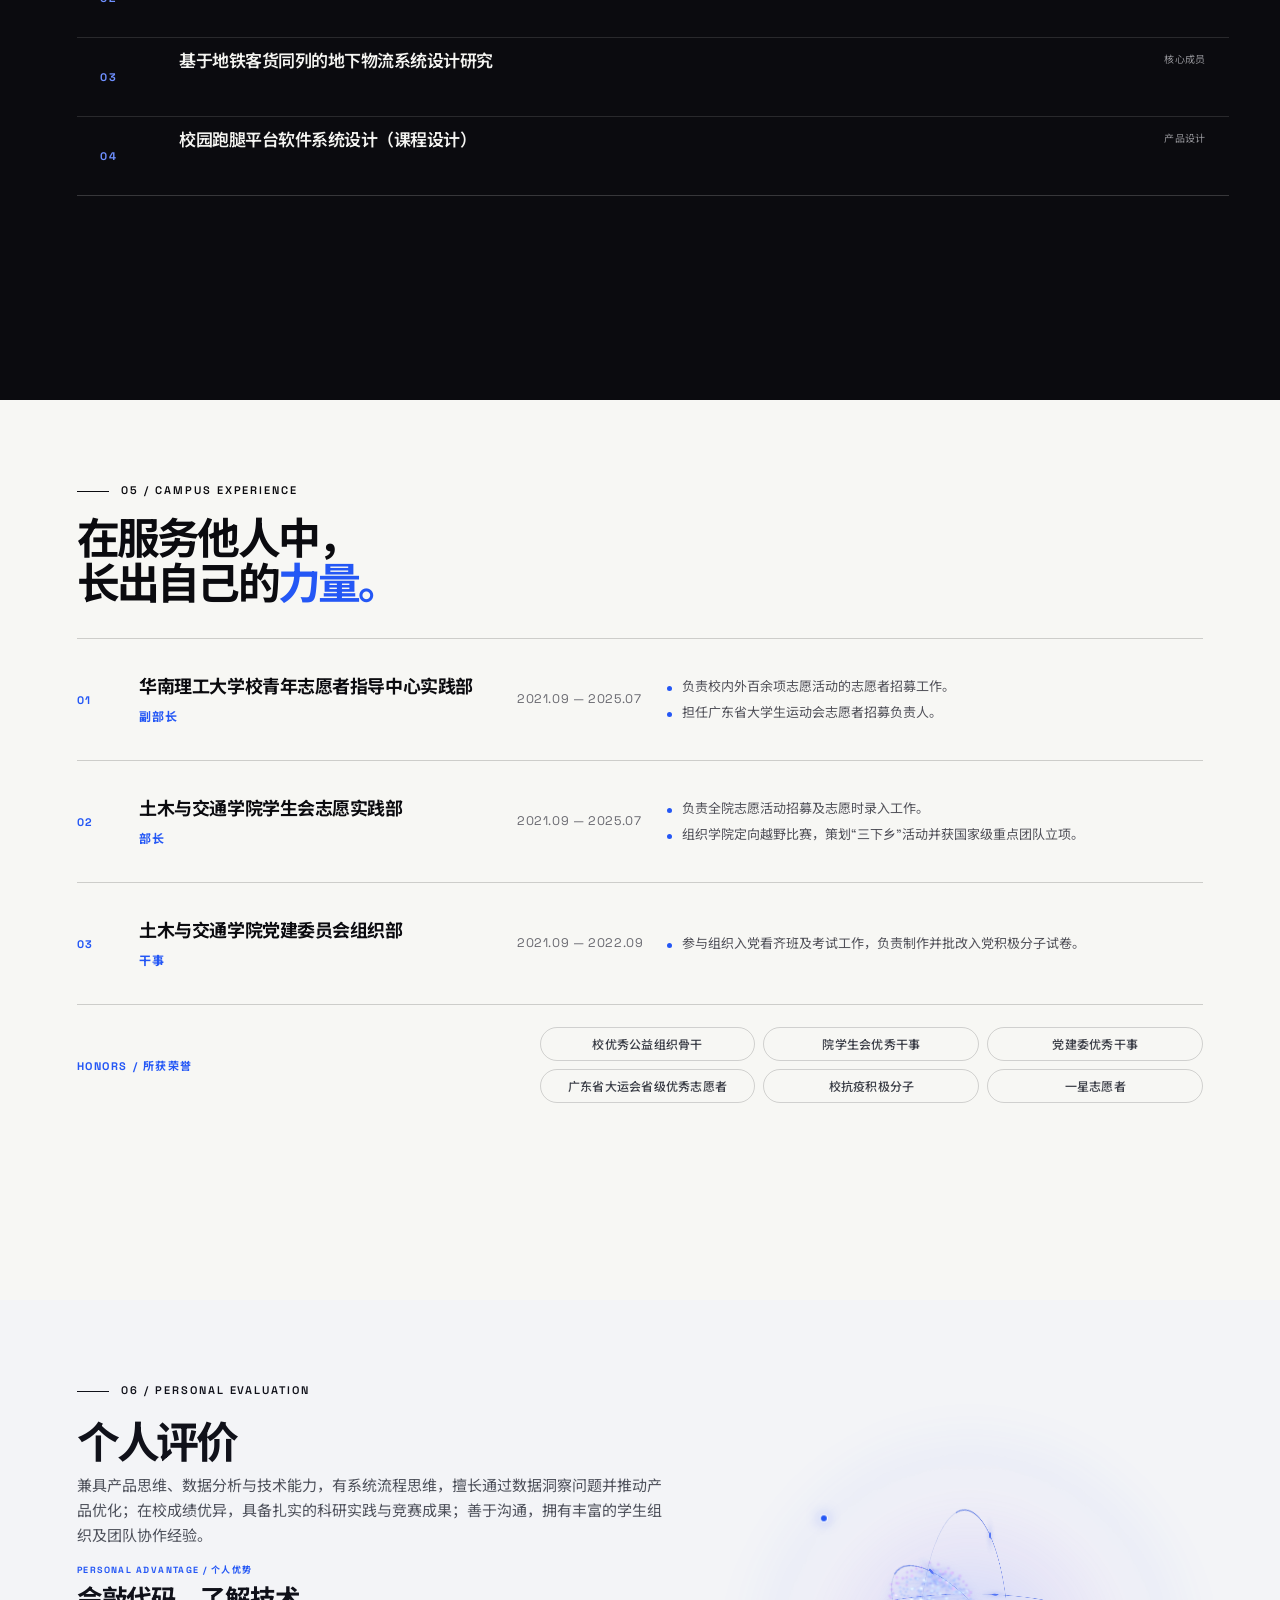
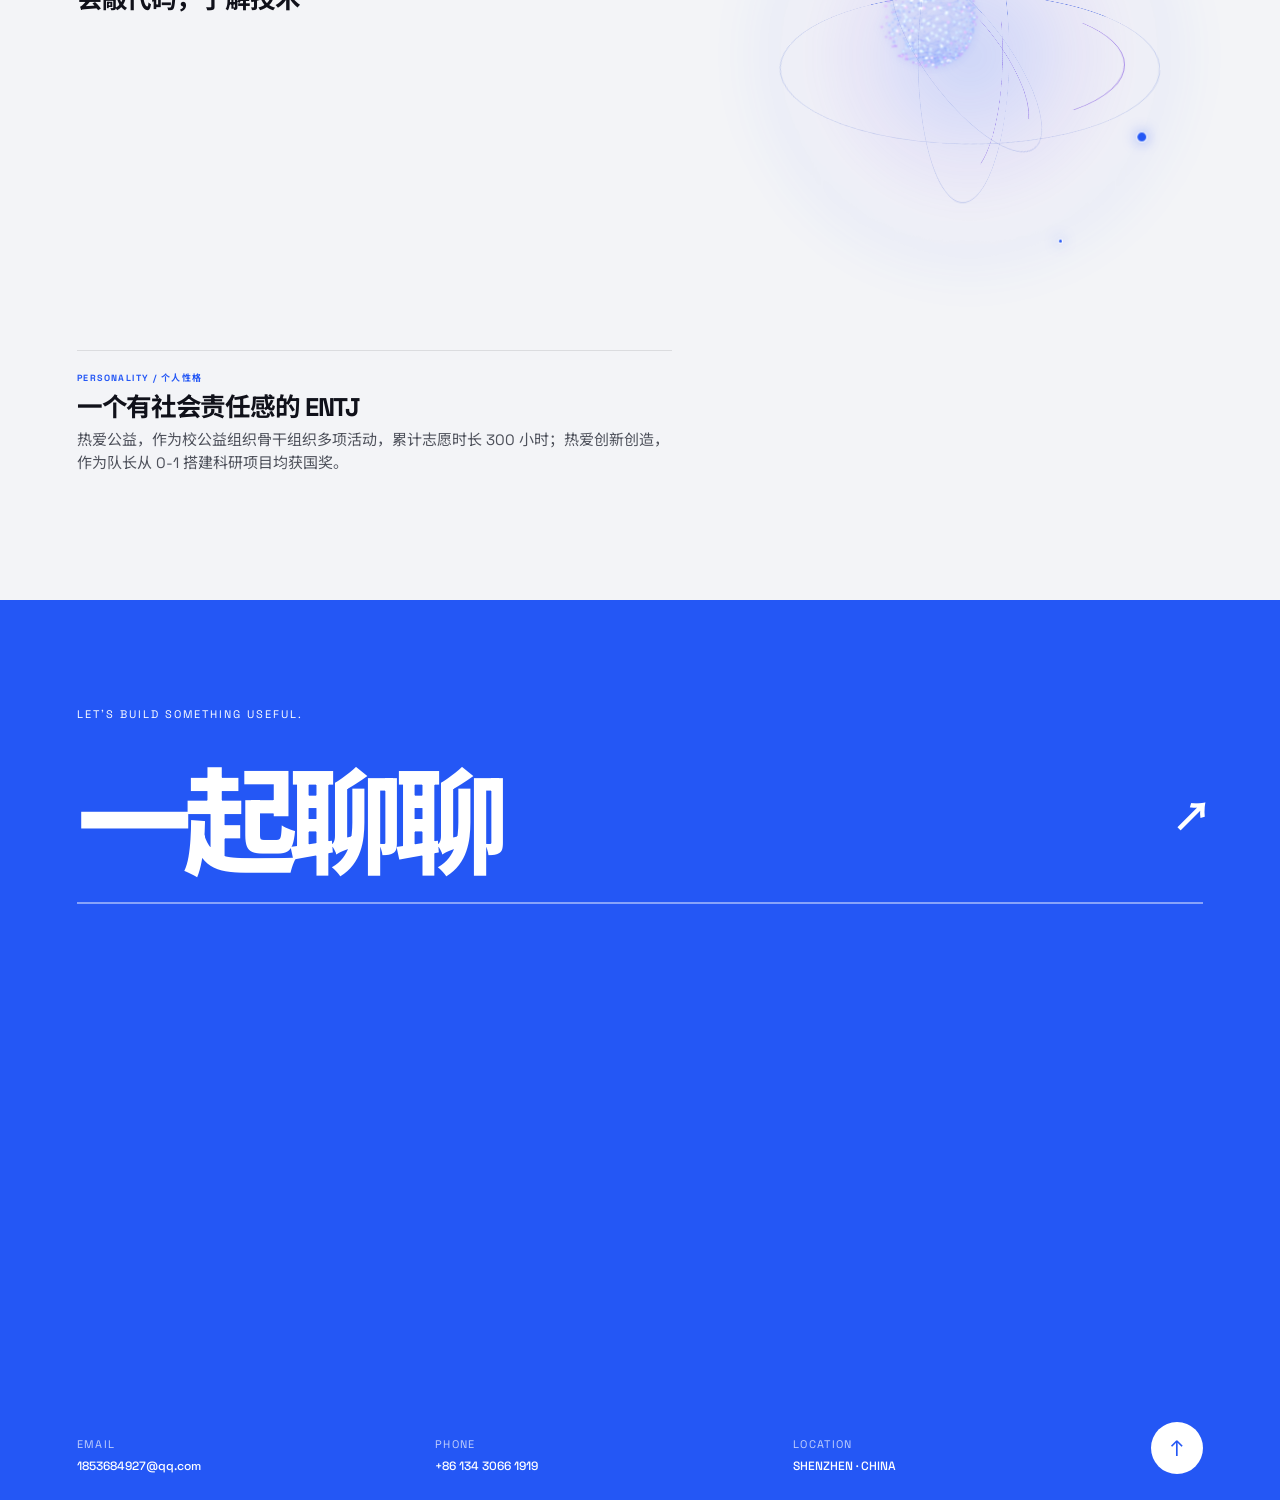
==== commit 8d6530bc: "update: VIVO经历重构 + 简历更新(20260818) + bump styles.css 版本号" ====
--- a/index.html
+++ b/index.html
@@ -8,7 +8,7 @@
     <link rel="preconnect" href="https://fonts.googleapis.com" />
     <link rel="preconnect" href="https://fonts.gstatic.com" crossorigin />
     <link href="https://fonts.googleapis.com/css2?family=Noto+Sans+SC:wght@400;500;600;700;900&family=Space+Grotesk:wght@400;500;600;700&display=swap" rel="stylesheet" />
-    <link rel="stylesheet" href="styles.css?v=20260817-2" />
+    <link rel="stylesheet" href="styles.css?v=20260818-1" />
     <link rel="stylesheet" href="moments-arc.css?v=20260817-2" />
   </head>
   <body>
@@ -52,7 +52,7 @@
           </h1>
           <div class="hero-actions hero-reveal">
             <a class="primary-button magnetic" href="#gallery">五张照片快速了解我 <span>↓</span></a>
-            <a class="text-link" href="assets/苏弈秋简历20260811.pdf" download="苏弈秋简历20260811.pdf">下载我的简历 <span>↓</span></a>
+            <a class="text-link" href="assets/苏弈秋简历20260818.pdf" download="苏弈秋简历20260818.pdf">下载我的简历 <span>↓</span></a>
           </div>
           <div class="interest-pile hero-reveal">
             <ul class="interest-chips" aria-label="我的兴趣标签">
@@ -245,12 +245,16 @@
             <article class="experience-card is-active" id="vivo" data-company="VIVO · DATA AGENT">
               <div class="exp-topline"><span>2026.05 — 至今</span><span>AI 产品经理</span></div>
               <div class="exp-brand"><span>VIVO（维沃）移动通信有限公司</span><small>互联网大数据部－数据平台组 · AI 产品经理</small></div>
-              <div class="exp-project exp-project--sentence"><span>核心项目</span><h3>企业级 Data Agent 数据分析平台建设，实现自然语言智能问数、深度洞察功能</h3></div>
-              <div class="exp-detail-grid">
-                <div><strong>Skill 模块建设</strong><ul><li>调研 Skillhub 等平台，完成 Skill 市场、配置管理及个人/Agent 关联机制设计。</li><li>围绕漏斗分析等高频场景，设计并开发 20+ 官方数据分析 Skills。</li><li>提升专业分析任务执行能力，用户 Skills 使用率＞50%。</li></ul></div>
-                <div><strong>PC 端产品策划</strong><ul><li>策划自动化任务推送、Prompt 推荐中心、首页、体验馆等 10+ 功能，输出 Demo 与 PRD 并上线。</li><li>功能上线后自动化消息推送量 5000+，沉淀业务优质模板 50+。</li><li>业务试用推荐能力“做同款”数量达到 2000+。</li></ul></div>
-                <div><strong>评测体系搭建</strong><ul><li>设计 NL2SQL 评测数据集，覆盖标准提问与业务术语知识增强场景。</li><li>验证模型能力及知识配置效果，为后续迭代提供依据。</li></ul></div>
-                <div><strong>运营推广</strong><ul><li>负责多个版本的功能验收与上线通告编写。</li><li>搭建官方演示 Demo，跟进用户答疑。</li><li>编写并持续迭代平台操作手册。</li></ul></div>
+              <div class="exp-project exp-project--sentence"><span>核心项目</span><h3>企业级 Data Agent 建设<br />围绕 NL2SQL、语义模型、企业知识与 Skills 构建智能分析链路，实现自然语言问数与深度洞察</h3></div>
+              <div class="exp-detail-grid exp-detail-grid--columns">
+                <div class="exp-detail-col">
+                  <div><strong>Skills 能力建设</strong><ul><li>调研 Skillhub 等平台，设计 Skill 市场、配置管理、关联机制及 Python 工具调用机制。</li><li>围绕漏斗、趋势分析等场景设计并开发 20+ 官方数据分析 Skills，用户 Skill 使用覆盖率＞50%。</li></ul></div>
+                  <div><strong>评测体系</strong><ul><li>0-1 搭建智能问数 NL2SQL 评测体系，围绕知识/数据表召回率、SQL 生成成功率、SQL 执行成功率、SQL 语义正确率、结果准确率建立分阶段评测与错误归因机制。</li><li>覆盖多表关联、复杂查询及业务黑话知识场景，支持模型能力持续优化。</li></ul></div>
+                </div>
+                <div class="exp-detail-col">
+                  <div><strong>产品策划</strong><ul><li>策划自动化任务推送、Prompt 推荐中心、首页、体验馆等 10+ PC 端功能，输出产品 Demo 与 PRD 并上线。</li><li>自动化任务：针对周期性分析依赖人工重复执行的问题，设计深度洞察自动化任务，支持定时执行、权限管控及多渠道推送，实现分析自动触达，累计推送 5000+ 次。</li><li>Prompt 推荐：针对优质分析方法难沉淀、重复分析配置成本高的问题，设计推荐广场、官方/个人分层管理，打通“查看推荐—做同款—新建任务”复用链路，累计沉淀 50+ 模板、复用 2000+ 次。</li></ul></div>
+                  <div><strong>运营推广</strong><ul><li>负责版本验收、演示 Demo 搭建及用户反馈闭环。</li><li>Vibe Coding 开发 Chrome 扩展，自动录制操作并生成操作手册。</li></ul></div>
+                </div>
               </div>
               <div class="exp-foot"><a class="demo-link" href="data-agent-demo/index.html" target="_blank" rel="noopener">打开体验馆 Demo <span>↗</span></a><a class="demo-link demo-link--ghost" href="https://github.com/sss0923/software-docs" target="_blank" rel="noopener">Skills 沉淀：操作手册 <span>↗</span></a></div>
             </article>
--- a/styles.css
+++ b/styles.css
@@ -3468,17 +3468,72 @@
 
 /* Give the vivo project copy a more readable portfolio-scale type size. */
 #vivo .exp-detail-grid strong {
-  font-size: clamp(14px, .92vw, 16px);
+  font-size: clamp(13.5px, .88vw, 15px);
+  margin-bottom: 5px;
+}
+
+#vivo .exp-detail-grid {
+  gap: 12px 26px;
+}
+
+#vivo .exp-detail-grid ul {
+  gap: 3px;
 }
 
 #vivo .exp-detail-grid li {
-  font-size: clamp(13px, .9vw, 15px);
-  line-height: 1.55;
+  font-size: clamp(12.5px, .85vw, 14px);
+  line-height: 1.5;
+}
+
+#vivo .exp-project {
+  margin: 8px 0 12px;
+  padding: 8px 0;
+}
+
+/* Keep "核心项目：企业级 Data Agent 建设" on one line; wrap only at the <br>. */
+#vivo .exp-project--sentence {
+  display: block;
+}
+
+#vivo .exp-project--sentence h3 {
+  display: inline;
+}
+
+#vivo .exp-project h3 {
+  margin: 0;
+  font-size: clamp(19px, 1.55vw, 28px);
+  line-height: 1.28;
+}
+
+#vivo .exp-brand {
+  margin-top: 8px;
+}
+
+#vivo .exp-foot {
+  margin-top: 14px;
 }
 
 @media (max-width: 1024px) {
-  #vivo .exp-detail-grid strong { font-size: 14px; }
-  #vivo .exp-detail-grid li { font-size: 13px; }
+  #vivo .exp-detail-grid strong { font-size: 13.5px; }
+  #vivo .exp-detail-grid li { font-size: 12.5px; }
+}
+
+/* vivo card: two independent columns so blocks stack without row-gap whitespace. */
+#vivo .exp-detail-grid--columns .exp-detail-col {
+  display: grid;
+  gap: 12px;
+  align-content: start;
+  padding-left: 0;
+  border-left: 0;
+}
+
+#vivo .exp-detail-grid--columns .exp-detail-col > div {
+  padding-left: 16px;
+  border-left: 2px solid #dfe6ff;
+}
+
+@media (max-width: 1024px) {
+  #vivo .exp-detail-grid--columns .exp-detail-col > div { padding-left: 13px; }
 }
 
 /* Research archive v4 — minimal project index with a cursor-follow preview. */
